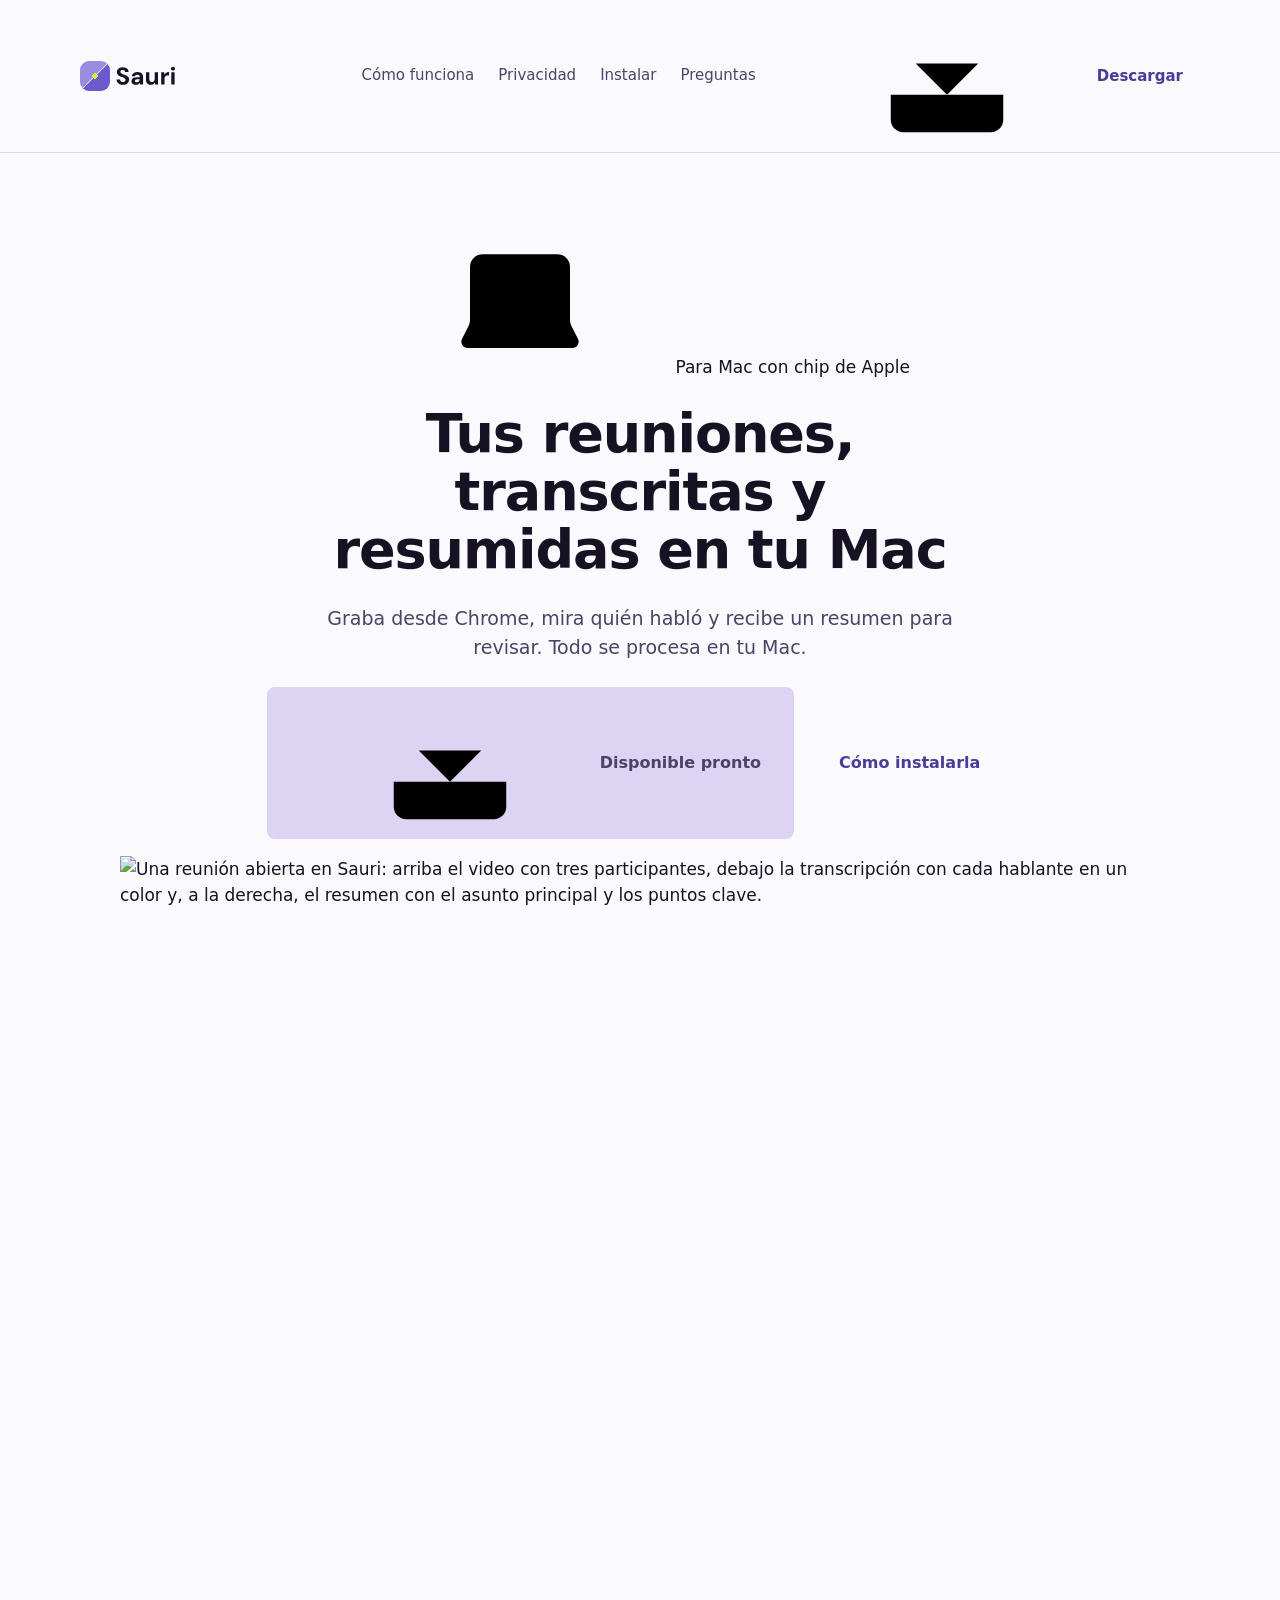
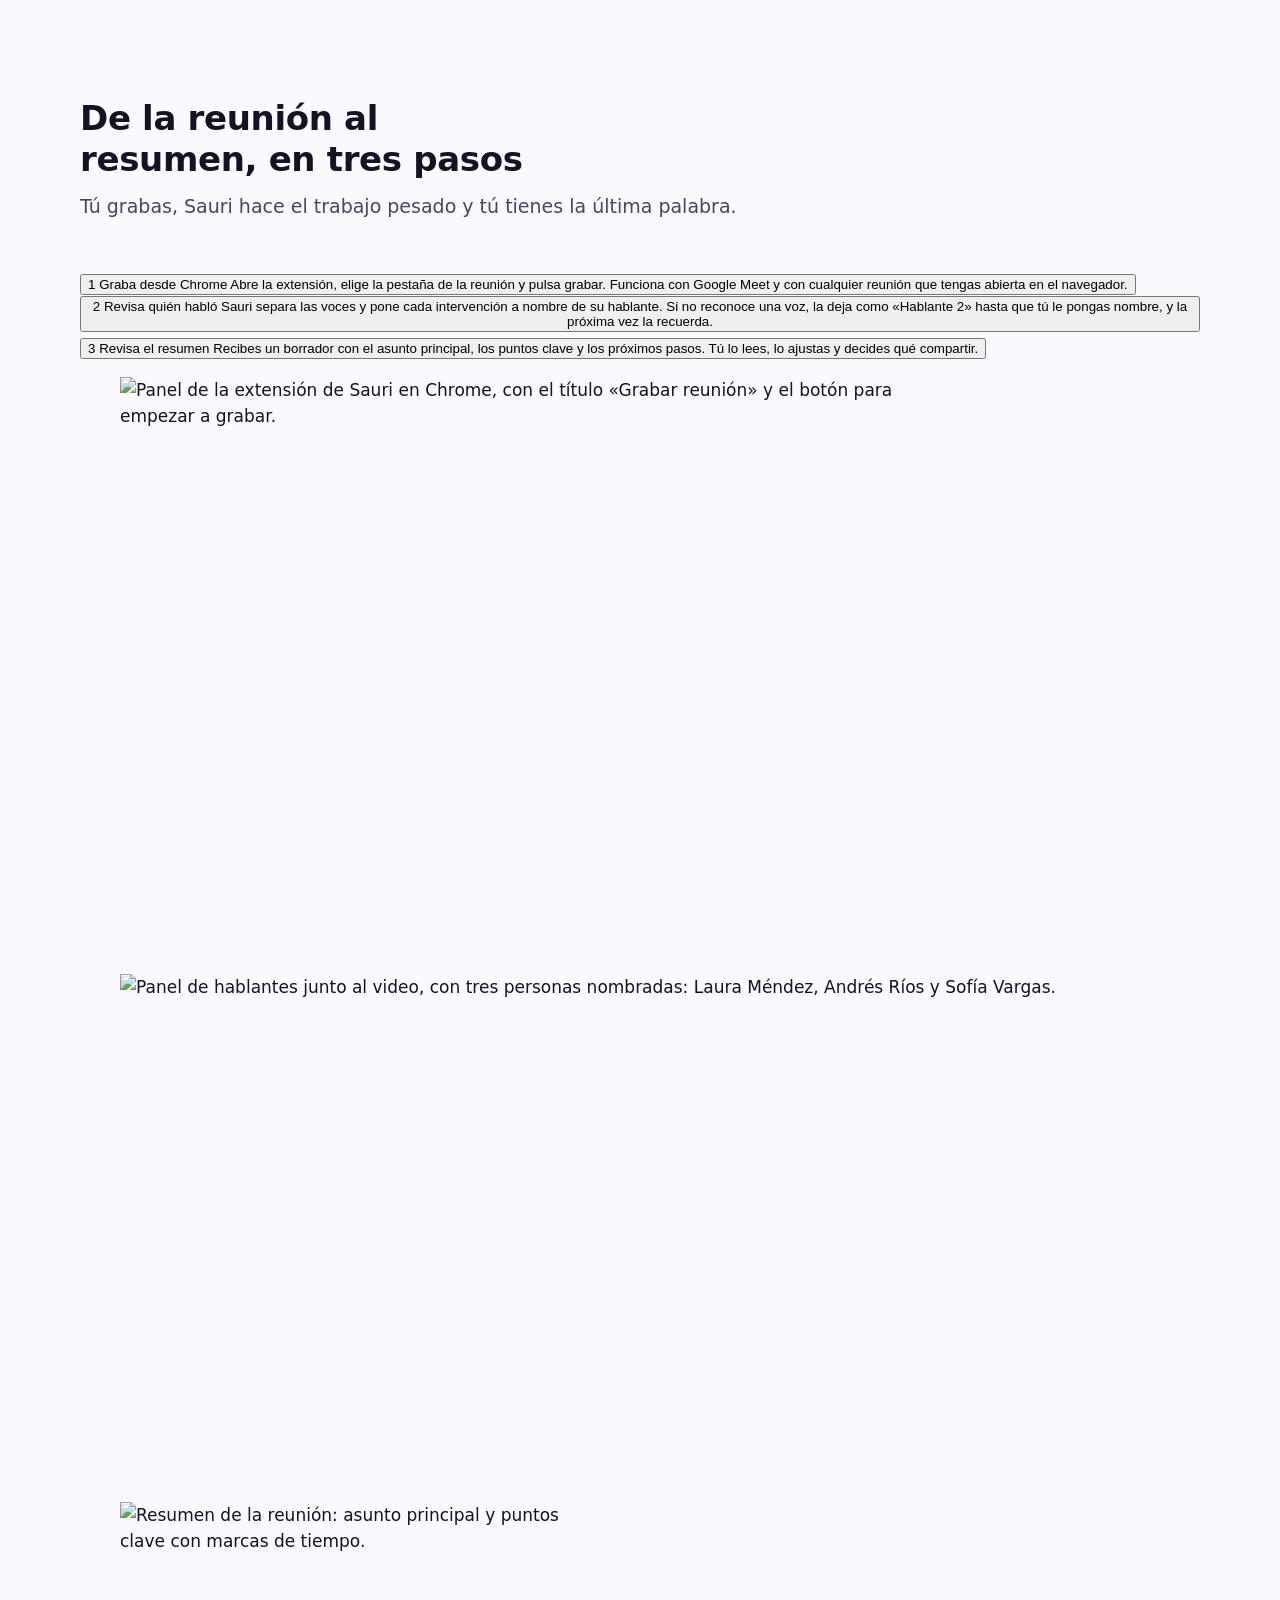
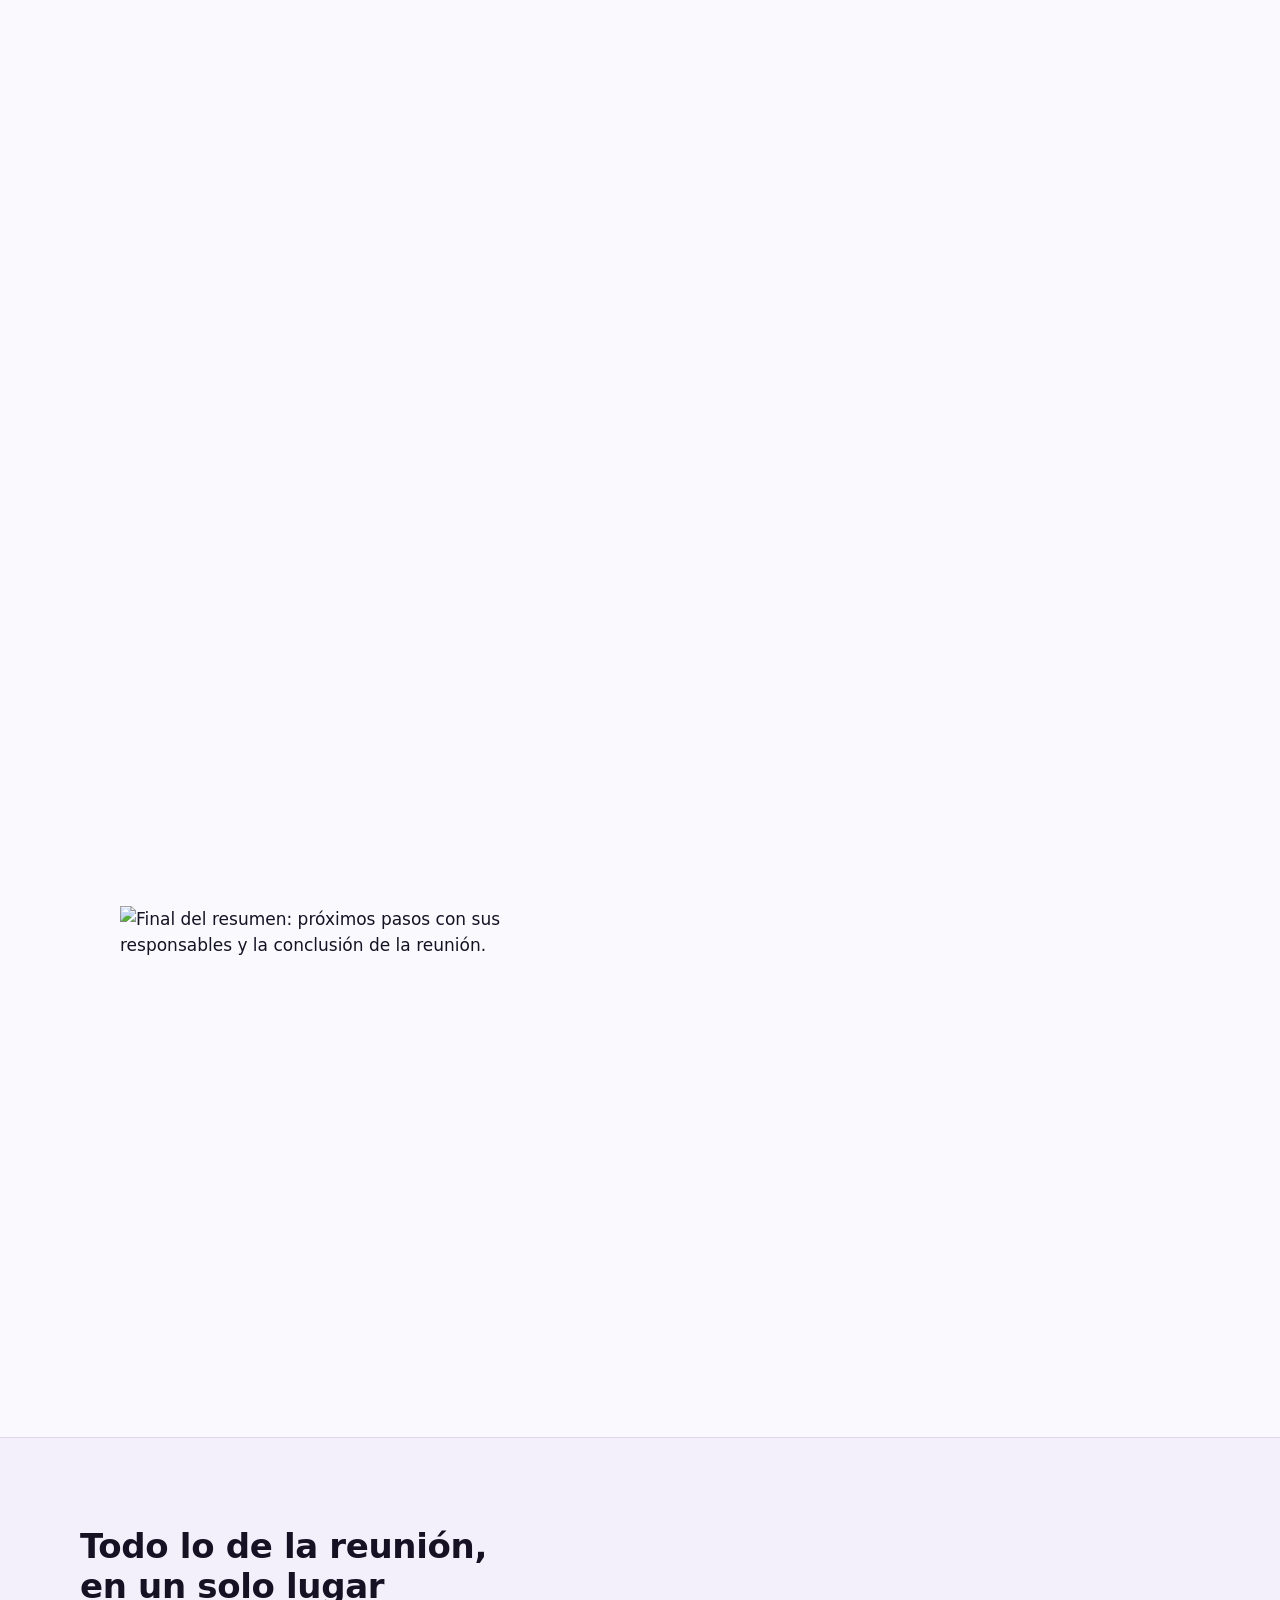
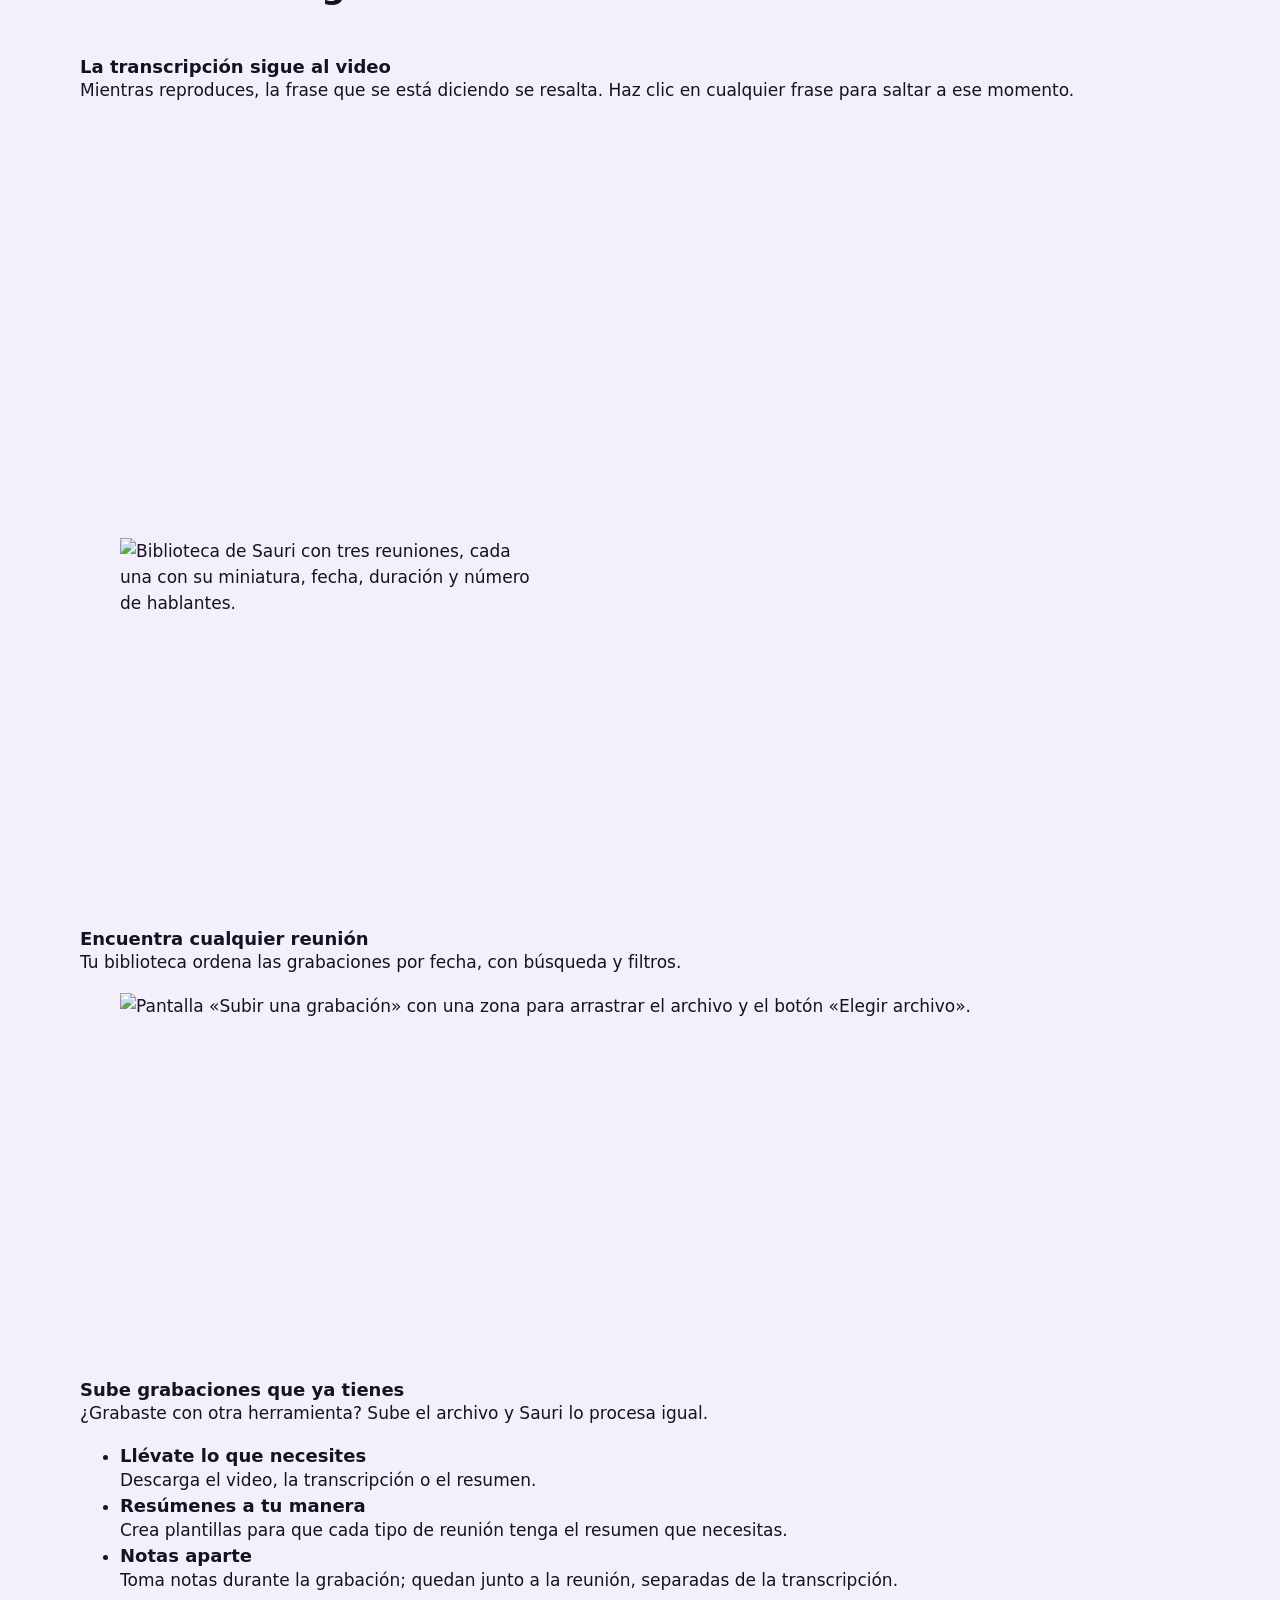
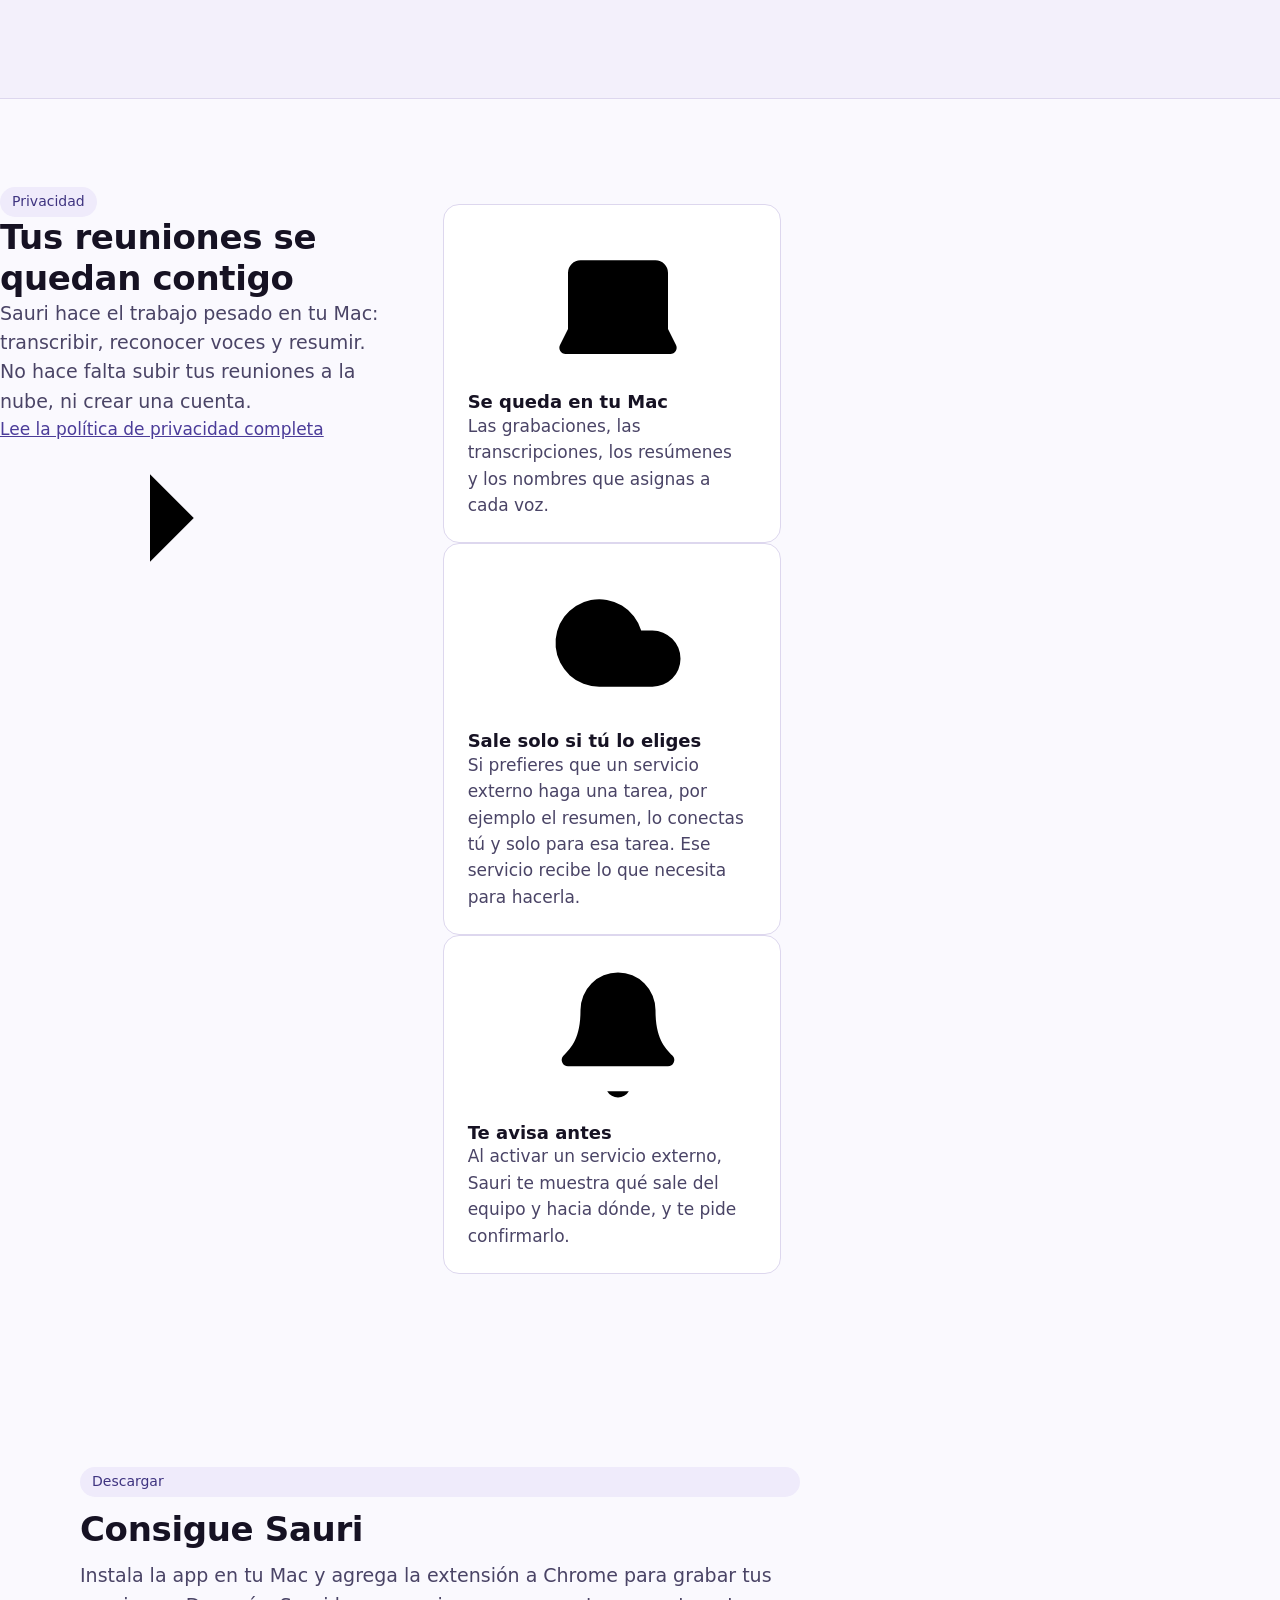
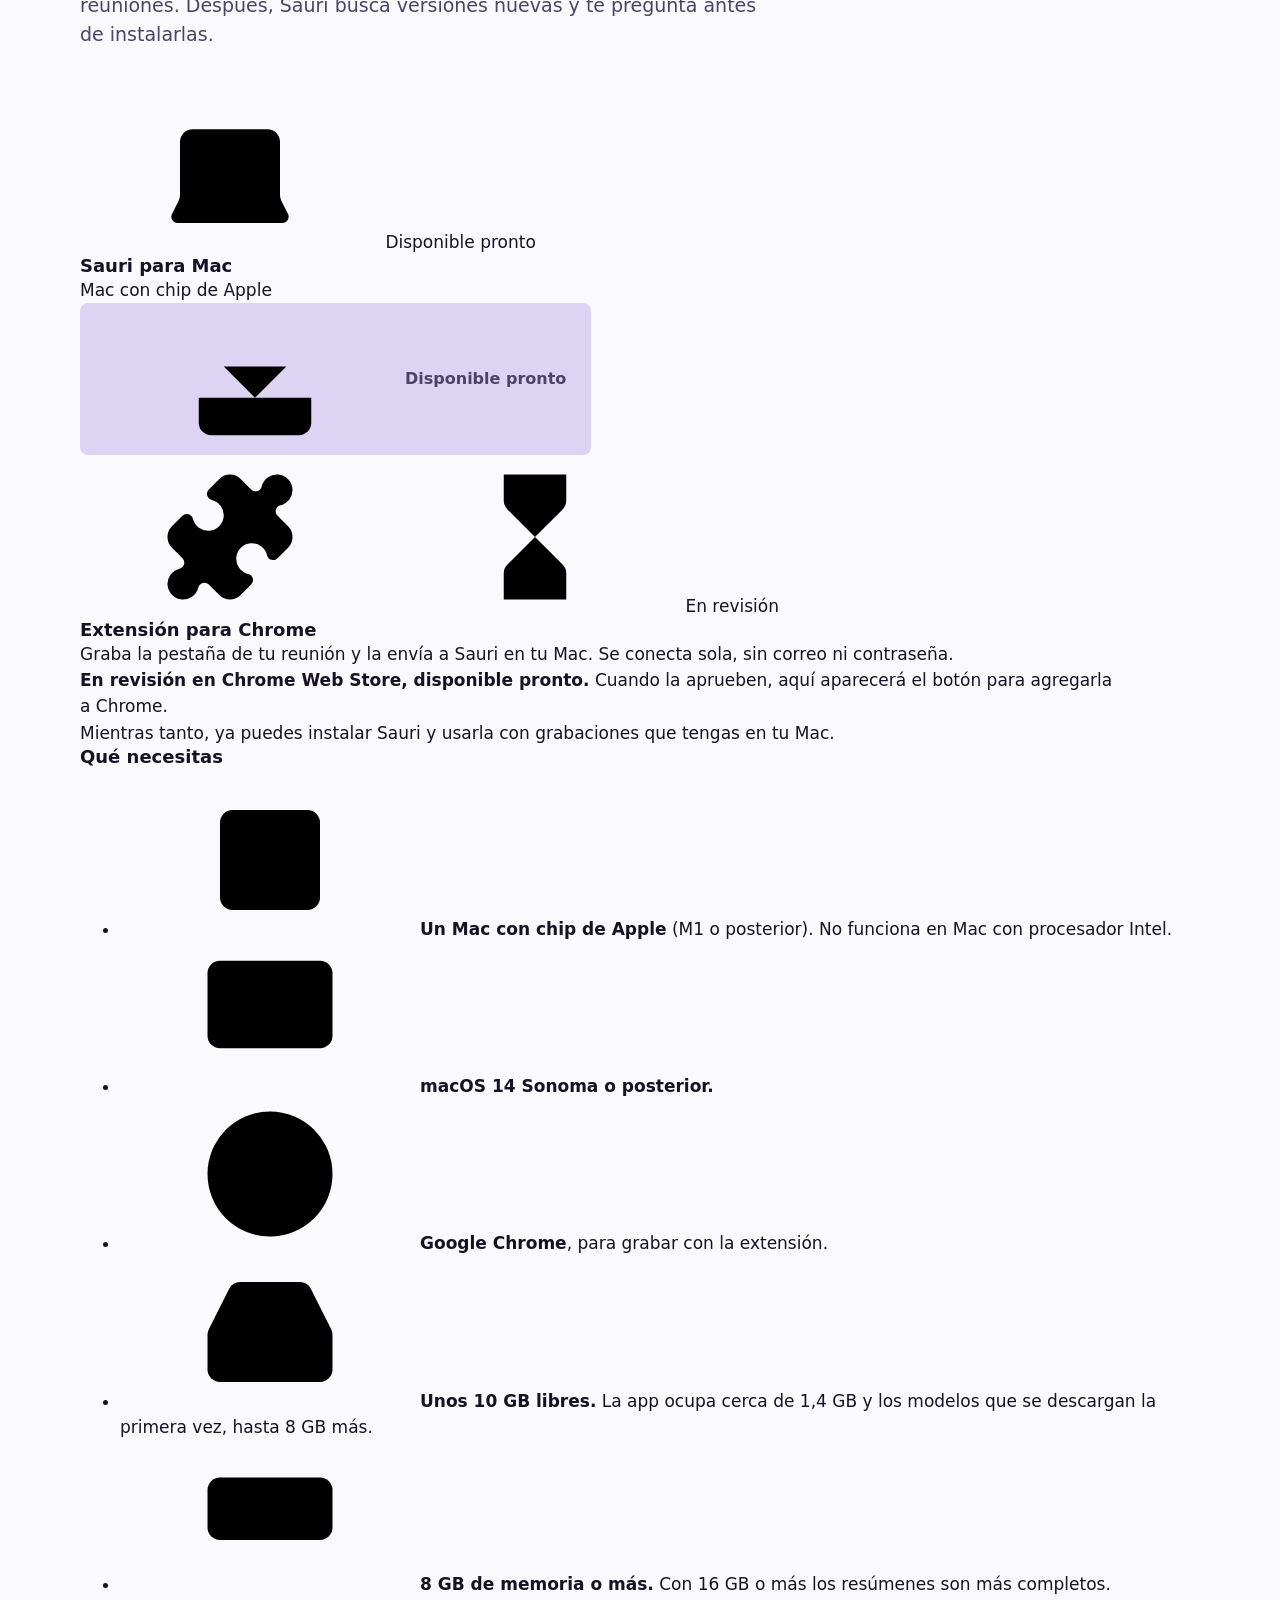
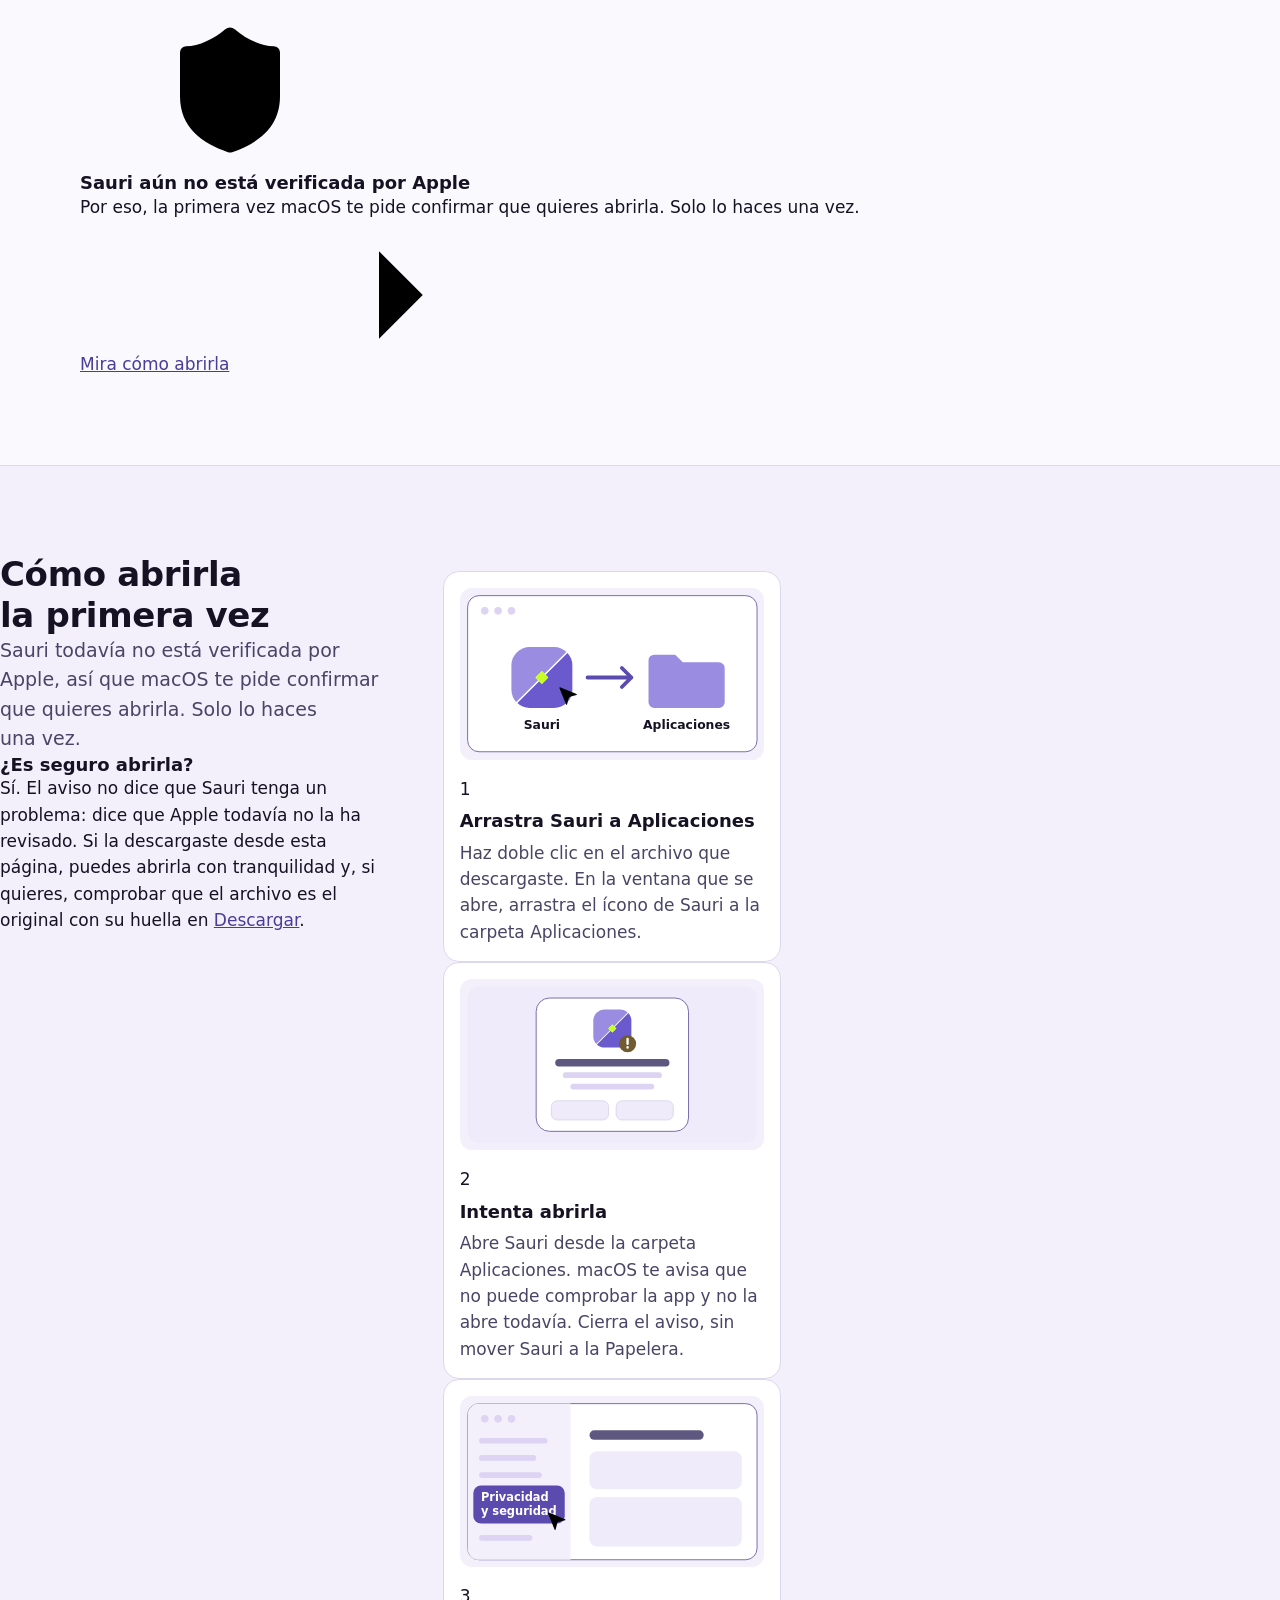
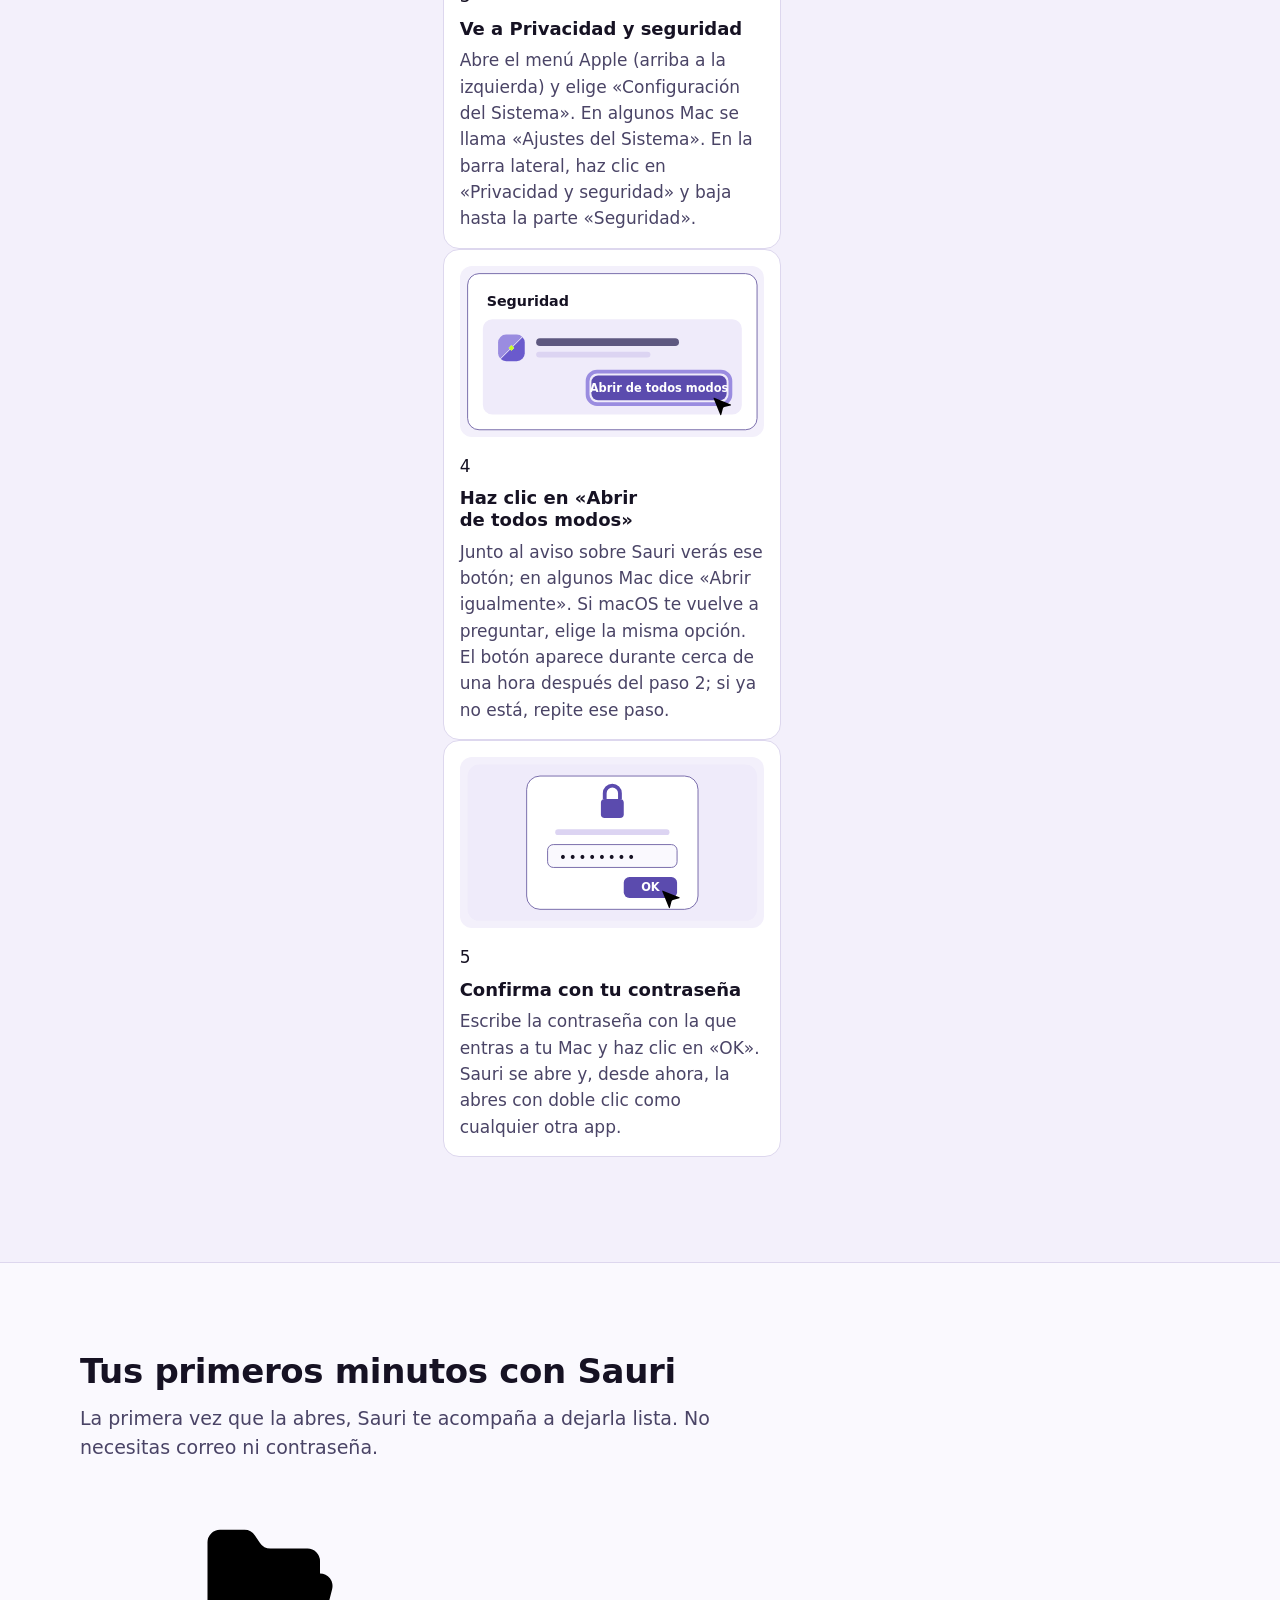
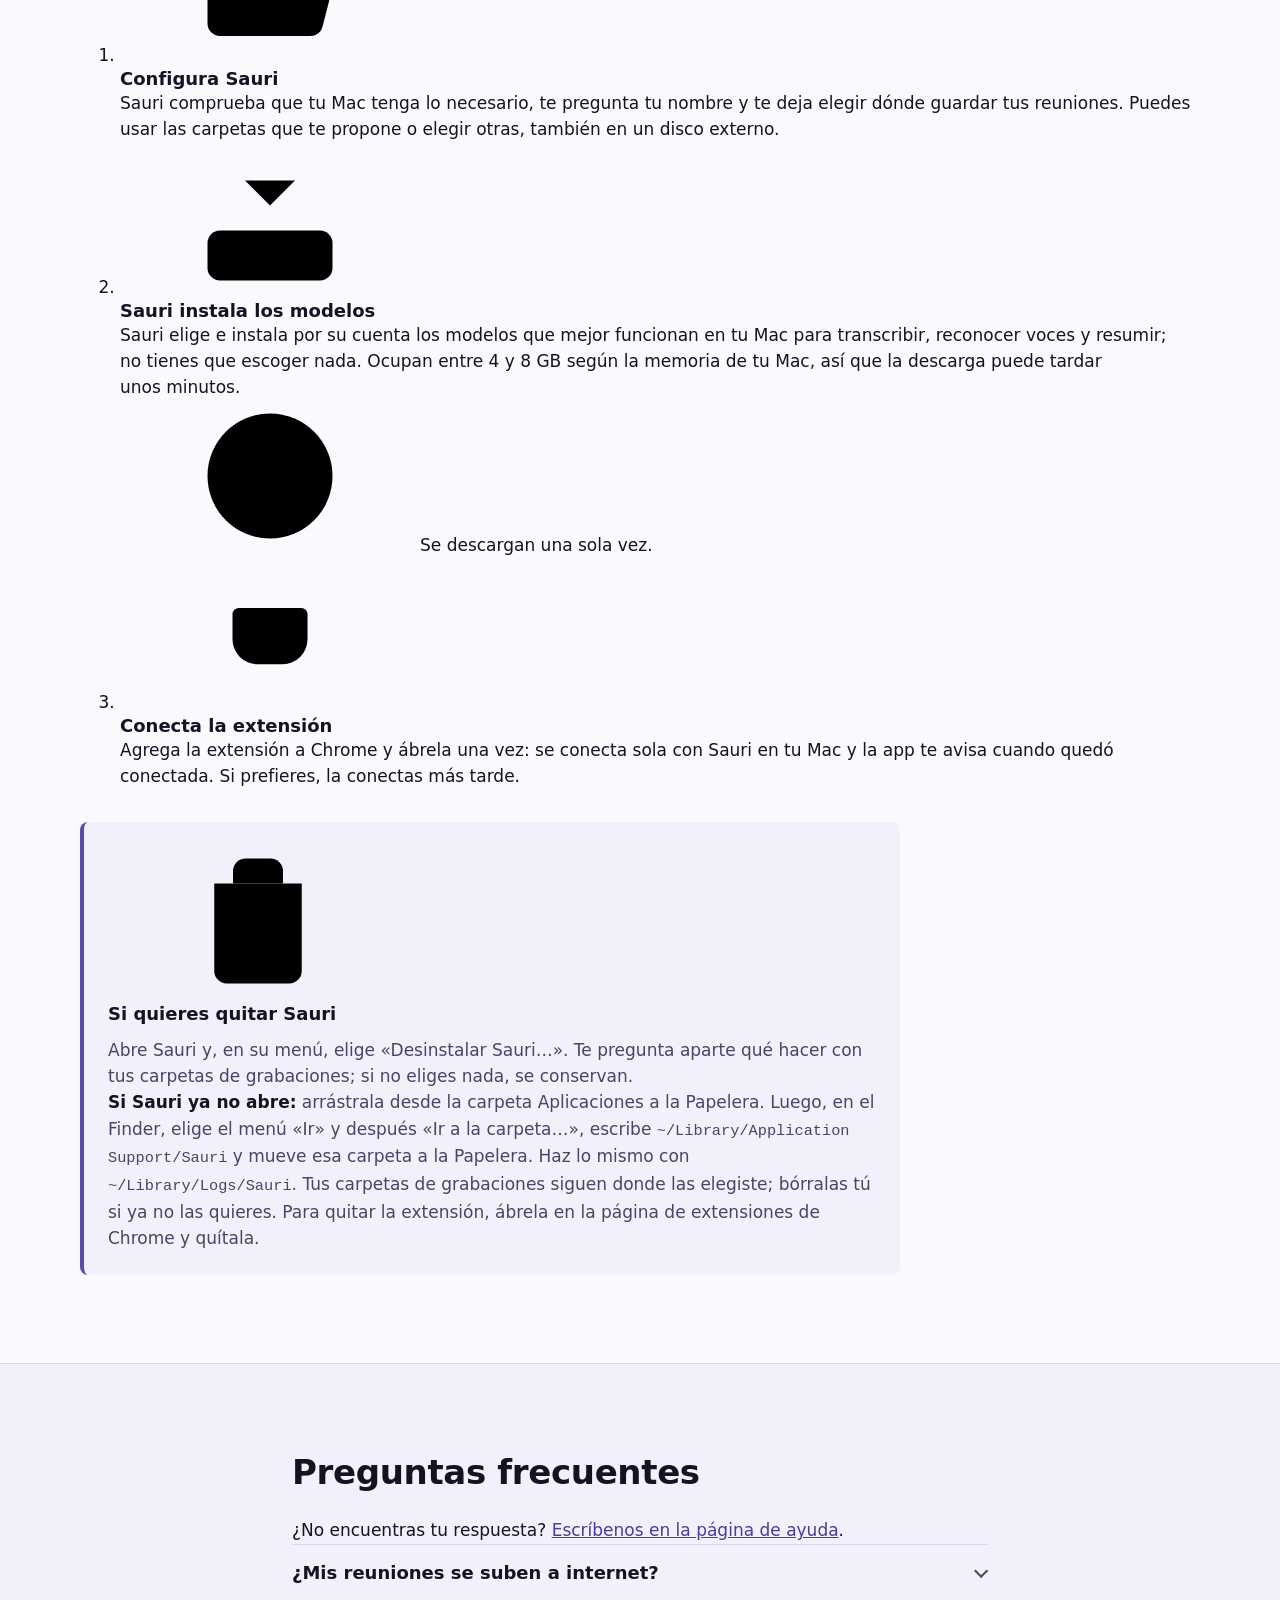
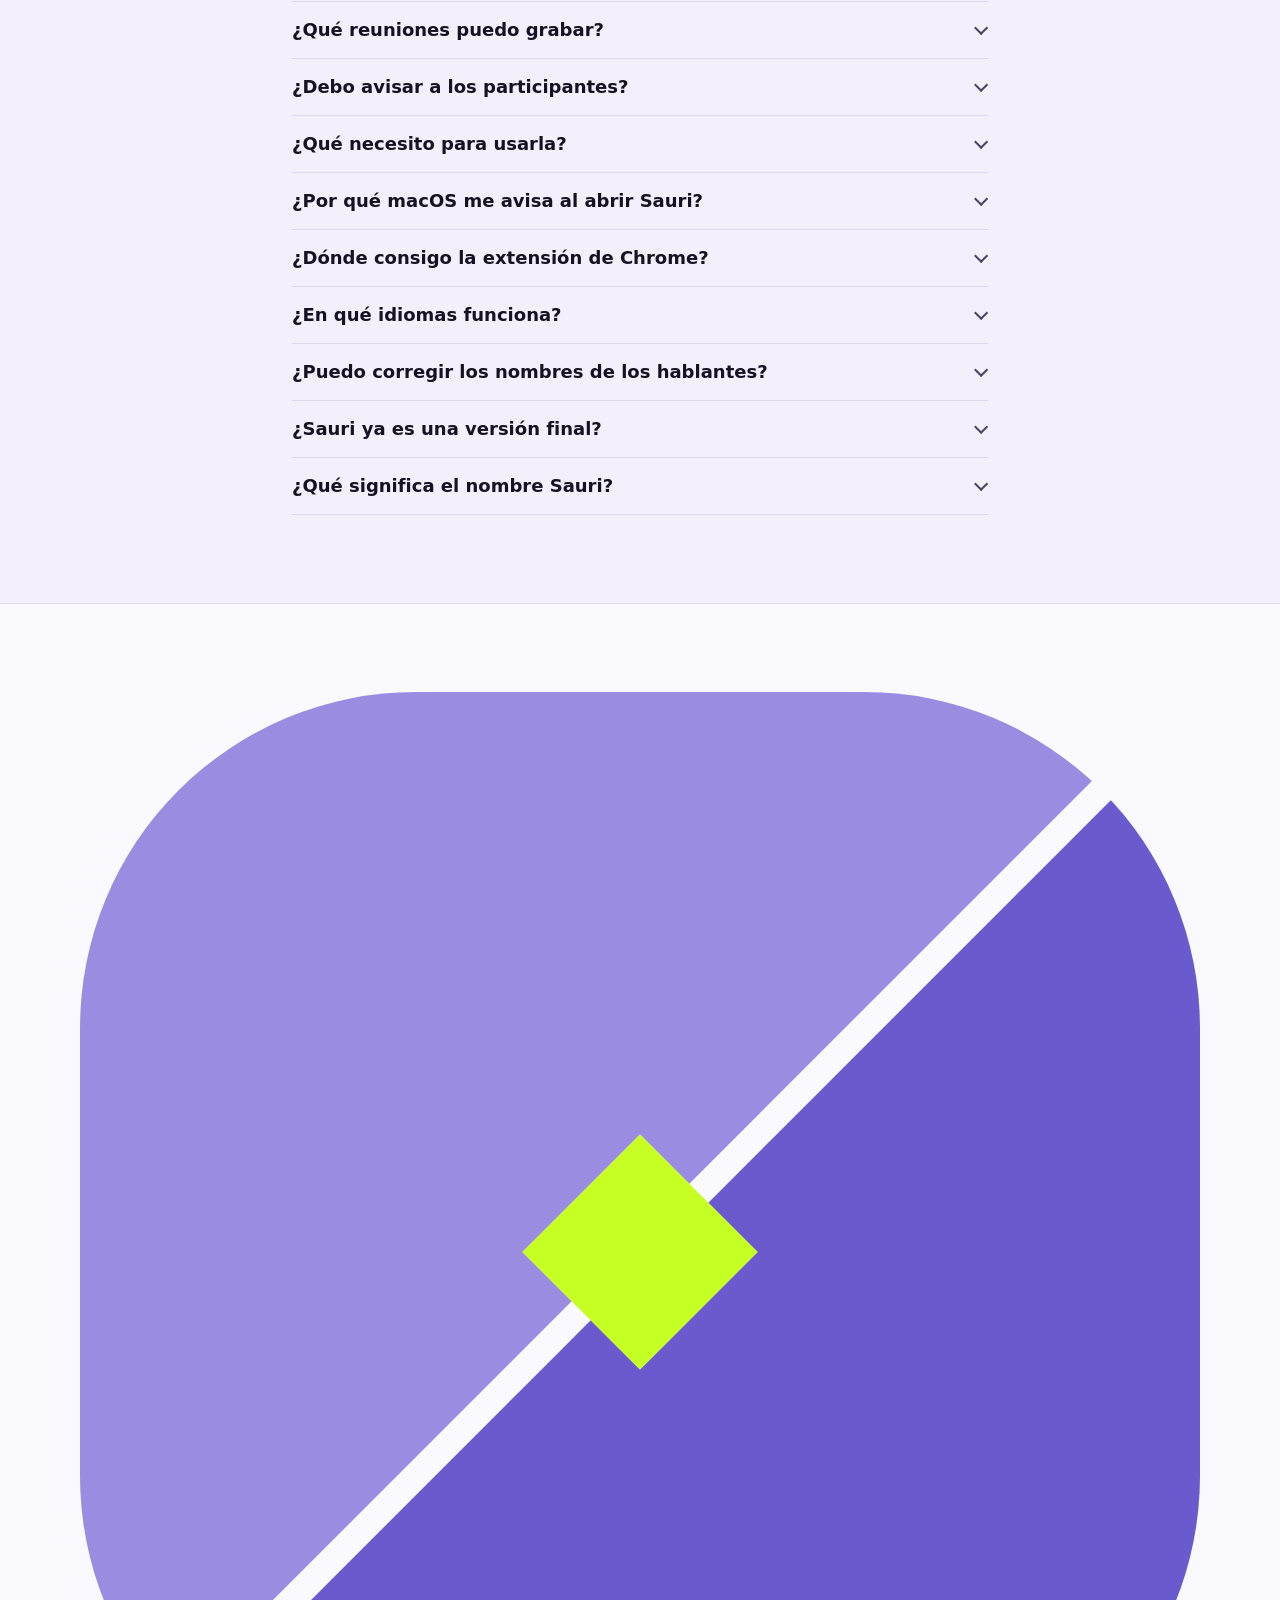
==== index.html @ 7c3fa1f2 "Landing de Sauri: descargas, extensión y guía de instalación Co-Authored-By: Claude Opus 5.5 <norepl" ====
<!doctype html>
<html lang="es">
<head>
  <meta charset="utf-8">
  <meta name="viewport" content="width=device-width, initial-scale=1">
  <!--
    Release config: the only place to edit when a version is published (docs/design/landing.md, section 4).
    Leave a value empty until it is real; never put a placeholder URL here.
    - downloadUrl empty: every download button shows «Disponible pronto», disabled.
    - chromeWebStoreUrl empty: the extension shows «En revisión en Chrome Web Store»; once it is set to the
      real listing (https://chromewebstore.google.com/detail/inebachhkahcdepkbdkhchnpahladpnk) it becomes
      an «Agregar a Chrome» button.
    - sha256 empty or malformed: the checksum is hidden. fileSize is the size Finder shows for the .dmg.
  -->
  <script id="sauri-release" type="application/json">
    {
      "version": "0.1.2",
      "downloadUrl": "https://github.com/lufermalgo/sauri-app/releases/download/v0.1.2/Sauri-0.1.2-mac-arm64.dmg",
      "fileSize": "272 MB",
      "sha256": "fdb20cc0987769332afce0cd4742706eecf7bcfe4d9ce6e14bdc085eac59e468",
      "releasesUrl": "https://github.com/lufermalgo/sauri-app/releases",
      "chromeWebStoreUrl": ""
    }
  </script>
  <script>document.documentElement.classList.add("js");</script>
  <title>Sauri · Tus reuniones, transcritas y resumidas en tu Mac</title>
  <meta name="description" content="Sauri graba tus reuniones desde una pestaña de Chrome, reconoce quién habló y te deja un resumen en borrador para revisar. Todo se procesa en tu Mac. Para Mac con chip de Apple.">
  <meta name="color-scheme" content="light dark">
  <meta name="theme-color" content="#faf9fe" media="(prefers-color-scheme: light)">
  <meta name="theme-color" content="#161223" media="(prefers-color-scheme: dark)">
  <link rel="canonical" href="https://lufermalgo.github.io/sauri-app/">
  <meta property="og:title" content="Sauri · Tus reuniones, transcritas y resumidas en tu Mac">
  <meta property="og:description" content="Graba desde Chrome, revisa quién habló y recibe un resumen en borrador. Todo se procesa en tu Mac.">
  <meta property="og:type" content="website">
  <meta property="og:locale" content="es_LA">
  <meta property="og:url" content="https://lufermalgo.github.io/sauri-app/">
  <!-- Open Graph needs an absolute URL; it is the only absolute asset path on the page. -->
  <meta property="og:image" content="https://lufermalgo.github.io/sauri-app/assets/meeting-detail.png">
  <link rel="icon" type="image/svg+xml" href="assets/brand/sauri-isotype-small.svg">
  <link rel="apple-touch-icon" href="assets/brand/apple-touch-icon.png">
  <link rel="preload" as="image" href="assets/meeting-detail.webp" type="image/webp">
  <link rel="stylesheet" href="tokens.css">
  <link rel="stylesheet" href="styles.css">
</head>
<body>
  <a class="skip-link" href="#contenido">Saltar al contenido</a>

  <!-- Icons: Lucide (ISC license, the icon set the portal already uses), inlined so the page loads nothing external. -->
  <svg class="sprite" aria-hidden="true" focusable="false">
    <defs>
      <symbol id="i-download" viewBox="0 0 24 24"><path d="M12 15V3"/><path d="M21 15v4a2 2 0 0 1-2 2H5a2 2 0 0 1-2-2v-4"/><path d="m7 10 5 5 5-5"/></symbol>
      <symbol id="i-laptop" viewBox="0 0 24 24"><path d="M18 5a2 2 0 0 1 2 2v8.526a2 2 0 0 0 .212.897l1.068 2.127a1 1 0 0 1-.9 1.45H3.62a1 1 0 0 1-.9-1.45l1.068-2.127A2 2 0 0 0 4 15.526V7a2 2 0 0 1 2-2z"/><path d="M20.054 15.987H3.946"/></symbol>
      <symbol id="i-puzzle" viewBox="0 0 24 24"><path d="M15.39 4.39a1 1 0 0 0 1.68-.474 2.5 2.5 0 1 1 3.014 3.015 1 1 0 0 0-.474 1.68l1.683 1.682a2.414 2.414 0 0 1 0 3.414L19.61 15.39a1 1 0 0 1-1.68-.474 2.5 2.5 0 1 0-3.014 3.015 1 1 0 0 1 .474 1.68l-1.683 1.682a2.414 2.414 0 0 1-3.414 0L8.61 19.61a1 1 0 0 0-1.68.474 2.5 2.5 0 1 1-3.014-3.015 1 1 0 0 0 .474-1.68l-1.683-1.682a2.414 2.414 0 0 1 0-3.414L4.39 8.61a1 1 0 0 1 1.68.474 2.5 2.5 0 1 0 3.014-3.015 1 1 0 0 1-.474-1.68l1.683-1.682a2.414 2.414 0 0 1 3.414 0z"/></symbol>
      <symbol id="i-cpu" viewBox="0 0 24 24"><path d="M12 20v2"/><path d="M12 2v2"/><path d="M17 20v2"/><path d="M17 2v2"/><path d="M2 12h2"/><path d="M2 17h2"/><path d="M2 7h2"/><path d="M20 12h2"/><path d="M20 17h2"/><path d="M20 7h2"/><path d="M7 20v2"/><path d="M7 2v2"/><rect x="4" y="4" width="16" height="16" rx="2"/><rect x="8" y="8" width="8" height="8" rx="1"/></symbol>
      <symbol id="i-monitor" viewBox="0 0 24 24"><rect width="20" height="14" x="2" y="3" rx="2"/><line x1="8" x2="16" y1="21" y2="21"/><line x1="12" x2="12" y1="17" y2="21"/></symbol>
      <symbol id="i-hard-drive" viewBox="0 0 24 24"><path d="M10 16h.01"/><path d="M2.212 11.577a2 2 0 0 0-.212.896V18a2 2 0 0 0 2 2h16a2 2 0 0 0 2-2v-5.527a2 2 0 0 0-.212-.896L18.55 5.11A2 2 0 0 0 16.76 4H7.24a2 2 0 0 0-1.79 1.11z"/><path d="M21.946 12.013H2.054"/><path d="M6 16h.01"/></symbol>
      <symbol id="i-memory" viewBox="0 0 24 24"><path d="M12 12v-2"/><path d="M12 18v-2"/><path d="M16 12v-2"/><path d="M16 18v-2"/><path d="M2 11h1.5"/><path d="M20 18v-2"/><path d="M20.5 11H22"/><path d="M4 18v-2"/><path d="M8 12v-2"/><path d="M8 18v-2"/><rect x="2" y="6" width="20" height="10" rx="2"/></symbol>
      <symbol id="i-globe" viewBox="0 0 24 24"><circle cx="12" cy="12" r="10"/><path d="M12 2a14.5 14.5 0 0 0 0 20 14.5 14.5 0 0 0 0-20"/><path d="M2 12h20"/></symbol>
      <symbol id="i-shield-check" viewBox="0 0 24 24"><path d="M20 13c0 5-3.5 7.5-7.66 8.95a1 1 0 0 1-.67-.01C7.5 20.5 4 18 4 13V6a1 1 0 0 1 1-1c2 0 4.5-1.2 6.24-2.72a1.17 1.17 0 0 1 1.52 0C14.51 3.81 17 5 19 5a1 1 0 0 1 1 1z"/><path d="m9 12 2 2 4-4"/></symbol>
      <symbol id="i-folder-open" viewBox="0 0 24 24"><path d="m6 14 1.5-2.9A2 2 0 0 1 9.24 10H20a2 2 0 0 1 1.94 2.5l-1.54 6a2 2 0 0 1-1.95 1.5H4a2 2 0 0 1-2-2V5a2 2 0 0 1 2-2h3.9a2 2 0 0 1 1.69.9l.81 1.2a2 2 0 0 0 1.67.9H18a2 2 0 0 1 2 2v2"/></symbol>
      <symbol id="i-models" viewBox="0 0 24 24"><path d="M12 2v8"/><path d="m16 6-4 4-4-4"/><rect width="20" height="8" x="2" y="14" rx="2"/><path d="M6 18h.01"/><path d="M10 18h.01"/></symbol>
      <symbol id="i-plug" viewBox="0 0 24 24"><path d="M12 22v-5"/><path d="M15 8V2"/><path d="M17 8a1 1 0 0 1 1 1v4a4 4 0 0 1-4 4h-4a4 4 0 0 1-4-4V9a1 1 0 0 1 1-1z"/><path d="M9 8V2"/></symbol>
      <symbol id="i-arrow-right" viewBox="0 0 24 24"><path d="M5 12h14"/><path d="m12 5 7 7-7 7"/></symbol>
      <symbol id="i-arrow-up-right" viewBox="0 0 24 24"><path d="M7 7h10v10"/><path d="M7 17 17 7"/></symbol>
      <symbol id="i-clock" viewBox="0 0 24 24"><circle cx="12" cy="12" r="10"/><path d="M12 6v6l4 2"/></symbol>
      <symbol id="i-check" viewBox="0 0 24 24"><path d="M20 6 9 17l-5-5"/></symbol>
      <symbol id="i-hourglass" viewBox="0 0 24 24"><path d="M5 22h14"/><path d="M5 2h14"/><path d="M17 22v-4.172a2 2 0 0 0-.586-1.414L12 12l-4.414 4.414A2 2 0 0 0 7 17.828V22"/><path d="M7 2v4.172a2 2 0 0 0 .586 1.414L12 12l4.414-4.414A2 2 0 0 0 17 6.172V2"/></symbol>
      <symbol id="i-laptop-in" viewBox="0 0 24 24"><path d="M20 16V7a2 2 0 0 0-2-2H6a2 2 0 0 0-2 2v9m16 0H4m16 0 1.28 2.55a1 1 0 0 1-.9 1.45H3.62a1 1 0 0 1-.9-1.45L4 16"/></symbol>
      <symbol id="i-cloud" viewBox="0 0 24 24"><path d="M17.5 19H9a7 7 0 1 1 6.71-9h1.79a4.5 4.5 0 1 1 0 9Z"/></symbol>
      <symbol id="i-bell" viewBox="0 0 24 24"><path d="M10.268 21a2 2 0 0 0 3.464 0"/><path d="M3.262 15.326A1 1 0 0 0 4 17h16a1 1 0 0 0 .74-1.673C19.41 13.956 18 12.499 18 8A6 6 0 0 0 6 8c0 4.499-1.411 5.956-2.738 7.326"/></symbol>
      <symbol id="i-trash" viewBox="0 0 24 24"><path d="M10 11v6"/><path d="M14 11v6"/><path d="M19 6v14a2 2 0 0 1-2 2H7a2 2 0 0 1-2-2V6"/><path d="M3 6h18"/><path d="M8 6V4a2 2 0 0 1 2-2h4a2 2 0 0 1 2 2v2"/></symbol>
      <symbol id="i-pointer" viewBox="0 0 24 24"><path d="M4.037 4.688a.495.495 0 0 1 .651-.651l16 6.5a.5.5 0 0 1-.063.947l-6.124 1.58a2 2 0 0 0-1.438 1.435l-1.579 6.126a.5.5 0 0 1-.947.063z"/></symbol>
      <clipPath id="mark-clip"><rect width="100" height="100" rx="30"/></clipPath>
      <symbol id="sauri-mark" viewBox="0 0 100 100">
        <g clip-path="url(#mark-clip)">
          <polygon fill="#9A8CE0" points="-10,-10 108.3,-10 54.4,43.9 50,39.5 39.5,50 43.9,54.4 -10,108.3"/>
          <polygon fill="#6A5ACD" points="110,110 110,-8.3 56.1,45.6 60.5,50 50,60.5 45.6,56.1 -8.3,110"/>
          <polygon fill="#C6FF24" points="50,39.5 60.5,50 50,60.5 39.5,50"/>
        </g>
      </symbol>
    </defs>
  </svg>

  <header class="site-header">
    <div class="container site-header__inner">
      <a class="brand" href="#inicio" aria-label="Sauri, ir al inicio">
        <picture>
          <source srcset="assets/brand/sauri-logo-dark.svg" media="(prefers-color-scheme: dark)">
          <img src="assets/brand/sauri-logo.svg" alt="" width="96" height="30">
        </picture>
      </a>
      <nav class="site-nav" aria-label="Secciones">
        <a href="#como-funciona">Cómo funciona</a>
        <a href="#privacidad">Privacidad</a>
        <a href="#instalar">Instalar</a>
        <a href="#preguntas">Preguntas</a>
      </nav>
      <a class="button button--ink button--sm" href="#descargar">
        <svg class="button__icon" aria-hidden="true"><use href="#i-download"/></svg>Descargar
      </a>
    </div>
  </header>

  <main id="contenido">
    <section class="hero" id="inicio" aria-labelledby="hero-title">
      <div class="container hero__inner">
        <p class="hero__badge">
          <svg class="hero__badge-icon" aria-hidden="true"><use href="#i-laptop"/></svg>
          Para Mac con chip de Apple
        </p>
        <h1 id="hero-title">Tus reuniones, transcritas y resumidas en tu Mac</h1>
        <p class="lead">Graba desde Chrome, mira quién habló y recibe un resumen para revisar. Todo se procesa en tu Mac.</p>
        <div class="hero__actions" data-download-group>
          <div class="actions">
            <a class="button button--ink button--lg" data-download-url data-ready-label="Descargar para Mac" aria-disabled="true">
              <svg class="button__icon" aria-hidden="true"><use href="#i-download"/></svg><span data-label>Disponible pronto</span>
            </a>
            <a class="button button--soft button--lg" href="#instalar">Cómo instalarla</a>
          </div>
          <p class="hero__meta" data-release-meta hidden></p>
          <p class="download-started" data-download-note role="status" aria-live="polite"></p>
          <noscript><p class="hero__meta"><a href="https://github.com/lufermalgo/sauri-app/releases">Descargar desde la página de versiones</a></p></noscript>
        </div>
      </div>
      <div class="container hero__visual">
        <figure class="window reveal">
          <div class="window__bar" aria-hidden="true"><span></span><span></span><span></span></div>
          <picture>
            <source srcset="assets/meeting-detail.webp" type="image/webp">
            <img src="assets/meeting-detail.png" width="1746" height="1091" fetchpriority="high"
              alt="Una reunión abierta en Sauri: arriba el video con tres participantes, debajo la transcripción con cada hablante en un color y, a la derecha, el resumen con el asunto principal y los puntos clave.">
          </picture>
        </figure>
      </div>
    </section>

    <section class="section" id="como-funciona" aria-labelledby="steps-title">
      <div class="container">
        <header class="section__header">
          <h2 id="steps-title">De la reunión al resumen, en tres pasos</h2>
          <p class="section__intro">Tú grabas, Sauri hace el trabajo pesado y tú tienes la última palabra.</p>
        </header>
        <div class="tour" data-tour>
          <div class="tour__list" role="tablist" aria-orientation="vertical" aria-label="Pasos">
            <button class="tour__tab" type="button" role="tab" id="tour-tab-1" aria-controls="tour-panel-1" aria-selected="true">
              <span class="tour__number" aria-hidden="true">1</span>
              <span class="tour__body">
                <span class="tour__title">Graba desde Chrome</span>
                <span class="tour__text">Abre la extensión, elige la pestaña de la reunión y pulsa grabar. Funciona con Google Meet y con cualquier reunión que tengas abierta en el navegador.</span>
              </span>
            </button>
            <button class="tour__tab" type="button" role="tab" id="tour-tab-2" aria-controls="tour-panel-2" aria-selected="false" tabindex="-1">
              <span class="tour__number" aria-hidden="true">2</span>
              <span class="tour__body">
                <span class="tour__title">Revisa quién habló</span>
                <span class="tour__text">Sauri separa las voces y pone cada intervención a nombre de su hablante. Si no reconoce una voz, la deja como «Hablante 2» hasta que tú le pongas nombre, y la próxima vez la recuerda.</span>
              </span>
            </button>
            <button class="tour__tab" type="button" role="tab" id="tour-tab-3" aria-controls="tour-panel-3" aria-selected="false" tabindex="-1">
              <span class="tour__number" aria-hidden="true">3</span>
              <span class="tour__body">
                <span class="tour__title">Revisa el resumen</span>
                <span class="tour__text">Recibes un borrador con el asunto principal, los puntos clave y los próximos pasos. Tú lo lees, lo ajustas y decides qué compartir.</span>
              </span>
            </button>
          </div>
          <div class="tour__stage">
            <div class="tour__panel" role="tabpanel" id="tour-panel-1" aria-labelledby="tour-tab-1" tabindex="0">
              <figure class="tour__figure tour__figure--narrow">
                <picture>
                  <source srcset="assets/extension-panel.webp" type="image/webp">
                  <img src="assets/extension-panel.png" width="800" height="580" loading="lazy"
                    alt="Panel de la extensión de Sauri en Chrome, con el título «Grabar reunión» y el botón para empezar a grabar.">
                </picture>
              </figure>
            </div>
            <div class="tour__panel" role="tabpanel" id="tour-panel-2" aria-labelledby="tour-tab-2" tabindex="0">
              <figure class="tour__figure">
                <picture>
                  <source srcset="assets/speakers.webp" type="image/webp">
                  <img src="assets/speakers.png" width="1187" height="583" loading="lazy"
                    alt="Panel de hablantes junto al video, con tres personas nombradas: Laura Méndez, Andrés Ríos y Sofía Vargas.">
                </picture>
              </figure>
            </div>
            <div class="tour__panel" role="tabpanel" id="tour-panel-3" aria-labelledby="tour-tab-3" tabindex="0">
              <div class="tour__pair">
                <figure class="tour__figure">
                  <picture>
                    <source srcset="assets/summary.webp" type="image/webp">
                    <img src="assets/summary.png" width="486" height="987" loading="lazy"
                      alt="Resumen de la reunión: asunto principal y puntos clave con marcas de tiempo.">
                  </picture>
                </figure>
                <figure class="tour__figure">
                  <picture>
                    <source srcset="assets/summary-steps.webp" type="image/webp">
                    <img src="assets/summary-steps.png" width="486" height="426" loading="lazy"
                      alt="Final del resumen: próximos pasos con sus responsables y la conclusión de la reunión.">
                  </picture>
                </figure>
              </div>
            </div>
          </div>
        </div>
      </div>
    </section>

    <section class="section section--tinted" id="funciones" aria-labelledby="features-title">
      <div class="container">
        <header class="section__header">
          <h2 id="features-title">Todo lo de la reunión, en un solo lugar</h2>
        </header>
        <div class="bento">
          <article class="tile tile--wide reveal">
            <div class="tile__text">
              <h3>La transcripción sigue al video</h3>
              <p>Mientras reproduces, la frase que se está diciendo se resalta. Haz clic en cualquier frase para saltar a ese momento.</p>
            </div>
            <figure class="tile__media">
              <video class="motion" width="800" height="498" muted loop playsinline preload="none"
                poster="assets/follow-poster.webp" aria-label="La transcripción resalta la frase que se dice mientras avanza el video.">
                <source src="assets/follow.webm" type="video/webm">
                <img src="assets/follow-poster.webp" width="800" height="498" alt="Una reunión en Sauri con la frase que se está diciendo resaltada en la transcripción.">
              </video>
              <button class="motion-toggle" type="button" hidden aria-pressed="false">Pausar animación</button>
            </figure>
          </article>
          <article class="tile tile--library reveal">
            <figure class="tile__media">
              <picture>
                <source srcset="assets/library.webp" type="image/webp">
                <img src="assets/library.png" width="412" height="373" loading="lazy"
                  alt="Biblioteca de Sauri con tres reuniones, cada una con su miniatura, fecha, duración y número de hablantes.">
              </picture>
            </figure>
            <div class="tile__text">
              <h3>Encuentra cualquier reunión</h3>
              <p>Tu biblioteca ordena las grabaciones por fecha, con búsqueda y filtros.</p>
            </div>
          </article>
          <article class="tile tile--upload reveal">
            <figure class="tile__media">
              <picture>
                <source srcset="assets/upload.webp" type="image/webp">
                <img src="assets/upload.png" width="917" height="369" loading="lazy"
                  alt="Pantalla «Subir una grabación» con una zona para arrastrar el archivo y el botón «Elegir archivo».">
              </picture>
            </figure>
            <div class="tile__text">
              <h3>Sube grabaciones que ya tienes</h3>
              <p>¿Grabaste con otra herramienta? Sube el archivo y Sauri lo procesa igual.</p>
            </div>
          </article>
          <ul class="tile tile--list reveal">
            <li><h3>Llévate lo que necesites</h3><p>Descarga el video, la transcripción o el resumen.</p></li>
            <li><h3>Resúmenes a tu manera</h3><p>Crea plantillas para que cada tipo de reunión tenga el resumen que necesitas.</p></li>
            <li><h3>Notas aparte</h3><p>Toma notas durante la grabación; quedan junto a la reunión, separadas de la transcripción.</p></li>
          </ul>
        </div>
      </div>
    </section>

    <section class="section section--ink" id="privacidad" aria-labelledby="privacy-title">
      <div class="container privacy">
        <div class="privacy__lead">
          <p class="eyebrow eyebrow--on-ink">Privacidad</p>
          <h2 id="privacy-title">Tus reuniones se quedan contigo</h2>
          <p class="section__intro">Sauri hace el trabajo pesado en tu Mac: transcribir, reconocer voces y resumir. No hace falta subir tus reuniones a la nube, ni crear una cuenta.</p>
          <a class="link-arrow link-arrow--on-ink" href="privacidad.html">Lee la política de privacidad completa<svg aria-hidden="true"><use href="#i-arrow-right"/></svg></a>
        </div>
        <ul class="privacy__list">
          <li class="privacy__item reveal">
            <svg class="icon-tile icon-tile--spark" aria-hidden="true"><use href="#i-laptop-in"/></svg>
            <div>
              <h3>Se queda en tu Mac</h3>
              <p>Las grabaciones, las transcripciones, los resúmenes y los nombres que asignas a cada voz.</p>
            </div>
          </li>
          <li class="privacy__item reveal">
            <svg class="icon-tile icon-tile--spark" aria-hidden="true"><use href="#i-cloud"/></svg>
            <div>
              <h3>Sale solo si tú lo eliges</h3>
              <p>Si prefieres que un servicio externo haga una tarea, por ejemplo el resumen, lo conectas tú y solo para esa tarea. Ese servicio recibe lo que necesita para hacerla.</p>
            </div>
          </li>
          <li class="privacy__item reveal">
            <svg class="icon-tile icon-tile--spark" aria-hidden="true"><use href="#i-bell"/></svg>
            <div>
              <h3>Te avisa antes</h3>
              <p>Al activar un servicio externo, Sauri te muestra qué sale del equipo y hacia dónde, y te pide confirmarlo.</p>
            </div>
          </li>
        </ul>
      </div>
    </section>

    <section class="section" id="descargar" aria-labelledby="download-title">
      <div class="container">
        <header class="section__header">
          <p class="eyebrow">Descargar</p>
          <h2 id="download-title">Consigue Sauri</h2>
          <p class="section__intro">Instala la app en tu Mac y agrega la extensión a Chrome para grabar tus reuniones. Después, Sauri busca versiones nuevas y te pregunta antes de instalarlas.</p>
        </header>

        <div class="get">
          <article class="product reveal" data-download-group aria-labelledby="app-title">
            <div class="product__top">
              <svg class="icon-tile" aria-hidden="true"><use href="#i-laptop"/></svg>
              <span class="badge badge--ok" data-download-badge hidden>Disponible</span>
              <span class="badge badge--wait" data-download-badge-pending>Disponible pronto</span>
            </div>
            <h3 id="app-title" class="product__name">Sauri para Mac</h3>
            <p class="product__meta">Mac con chip de Apple<span class="product__meta-extra" data-release-file hidden></span></p>
            <div class="product__actions">
              <a class="button button--ink" data-download-url data-ready-label="Descargar para Mac" aria-disabled="true">
                <svg class="button__icon" aria-hidden="true"><use href="#i-download"/></svg><span data-label>Disponible pronto</span>
              </a>
              <a class="link-arrow" data-releases-url hidden>Todas las versiones<svg aria-hidden="true"><use href="#i-arrow-up-right"/></svg></a>
            </div>
            <p class="download-started" data-download-note role="status" aria-live="polite"></p>
            <details class="product__sha" data-release-sha hidden>
              <summary>Comprobar que el archivo es el original</summary>
              <p>Esta es la huella SHA-256 del archivo. Si sabes usar la Terminal, compárala con la que da <code>shasum -a 256</code> sobre el archivo descargado.</p>
              <code class="product__hash" data-release-sha-value></code>
            </details>
          </article>

          <article class="product reveal" aria-labelledby="ext-title">
            <div class="product__top">
              <svg class="icon-tile" aria-hidden="true"><use href="#i-puzzle"/></svg>
              <span class="badge badge--ok" data-store-ready hidden>Disponible</span>
              <span class="badge badge--wait" data-store-pending>
                <svg aria-hidden="true"><use href="#i-hourglass"/></svg>En revisión
              </span>
            </div>
            <h3 id="ext-title" class="product__name">Extensión para Chrome</h3>
            <p class="product__meta">Graba la pestaña de tu reunión y la envía a Sauri en tu Mac. Se conecta sola, sin correo ni contraseña.</p>
            <div class="product__actions" data-store-ready hidden>
              <a class="button button--ink" data-store-url>
                <svg class="button__icon" aria-hidden="true"><use href="#i-puzzle"/></svg>Agregar a Chrome
              </a>
            </div>
            <div class="notice" data-store-pending>
              <p><strong>En revisión en Chrome Web Store, disponible pronto.</strong> Cuando la aprueben, aquí aparecerá el botón para agregarla a Chrome.</p>
              <p>Mientras tanto, ya puedes instalar Sauri y usarla con grabaciones que tengas en tu Mac.</p>
            </div>
          </article>

          <article class="needs reveal" aria-labelledby="needs-title">
            <h3 id="needs-title">Qué necesitas</h3>
            <ul class="needs__list">
              <li><svg class="needs__icon" aria-hidden="true"><use href="#i-cpu"/></svg><span><strong>Un Mac con chip de Apple</strong> (M1 o posterior). No funciona en Mac con procesador Intel.</span></li>
              <li><svg class="needs__icon" aria-hidden="true"><use href="#i-monitor"/></svg><span><strong>macOS 14 Sonoma o posterior.</strong></span></li>
              <li><svg class="needs__icon" aria-hidden="true"><use href="#i-globe"/></svg><span><strong>Google Chrome</strong>, para grabar con la extensión.</span></li>
              <li><svg class="needs__icon" aria-hidden="true"><use href="#i-hard-drive"/></svg><span><strong>Unos 10 GB libres.</strong> La app ocupa cerca de 1,4 GB y los modelos que se descargan la primera vez, hasta 8 GB más.</span></li>
              <li><svg class="needs__icon" aria-hidden="true"><use href="#i-memory"/></svg><span><strong>8 GB de memoria o más.</strong> Con 16 GB o más los resúmenes son más completos.</span></li>
            </ul>
          </article>

          <aside class="unsigned reveal" aria-labelledby="unsigned-title">
            <svg class="icon-tile icon-tile--spark" aria-hidden="true"><use href="#i-shield-check"/></svg>
            <h3 id="unsigned-title">Sauri aún no está verificada por Apple</h3>
            <p>Por eso, la primera vez macOS te pide confirmar que quieres abrirla. Solo lo haces una vez.</p>
            <a class="link-arrow link-arrow--on-ink" href="#instalar">Mira cómo abrirla<svg aria-hidden="true"><use href="#i-arrow-right"/></svg></a>
          </aside>
        </div>
      </div>
    </section>

    <section class="section section--tinted" id="instalar" aria-labelledby="install-title">
      <div class="container install">
        <div class="install__intro">
          <h2 id="install-title">Cómo abrirla la primera vez</h2>
          <p class="section__intro">Sauri todavía no está verificada por Apple, así que macOS te pide confirmar que quieres abrirla. Solo lo haces una vez.</p>
          <div class="callout">
            <h3>¿Es seguro abrirla?</h3>
            <p>Sí. El aviso no dice que Sauri tenga un problema: dice que Apple todavía no la ha revisado. Si la descargaste desde esta página, puedes abrirla con tranquilidad y, si quieres, comprobar que el archivo es el original con su huella en <a href="#descargar">Descargar</a>.</p>
          </div>
        </div>

        <ol class="install__steps">
          <li class="install__step reveal">
            <svg class="install__art" viewBox="0 0 320 180" role="img" aria-labelledby="art1">
              <title id="art1">Ventana del archivo descargado: a la izquierda el ícono de Sauri, una flecha y a la derecha la carpeta Aplicaciones.</title>
              <rect class="art-window" x="8" y="8" width="304" height="164" rx="12"/>
              <circle class="art-dot" cx="26" cy="24" r="4"/><circle class="art-dot" cx="40" cy="24" r="4"/><circle class="art-dot" cx="54" cy="24" r="4"/>
              <use href="#sauri-mark" x="54" y="62" width="64" height="64"/>
              <text class="art-label" x="86" y="148" text-anchor="middle">Sauri</text>
              <path class="art-arrow" d="M134 94h46m-10-10 10 10-10 10"/>
              <path class="art-folder" d="M204 70h22l8 8h38a6 6 0 0 1 6 6v36a6 6 0 0 1-6 6h-68a6 6 0 0 1-6-6V76a6 6 0 0 1 6-6Z"/>
              <text class="art-label" x="238" y="148" text-anchor="middle">Aplicaciones</text>
              <use class="art-pointer" href="#i-pointer" x="100" y="100" width="26" height="26"/>
            </svg>
            <div class="install__text">
              <span class="install__number" aria-hidden="true">1</span>
              <h3>Arrastra Sauri a Aplicaciones</h3>
              <p>Haz doble clic en el archivo que descargaste. En la ventana que se abre, arrastra el ícono de Sauri a la carpeta Aplicaciones.</p>
            </div>
          </li>
          <li class="install__step reveal">
            <svg class="install__art" viewBox="0 0 320 180" role="img" aria-labelledby="art2">
              <title id="art2">Aviso de macOS sobre Sauri, con dos botones abajo.</title>
              <rect class="art-backdrop" x="8" y="8" width="304" height="164" rx="12"/>
              <rect class="art-window" x="80" y="20" width="160" height="140" rx="14"/>
              <use href="#sauri-mark" x="140" y="32" width="40" height="40"/>
              <circle class="art-warn" cx="176" cy="68" r="9"/>
              <path class="art-warn-mark" d="M176 63v5m0 3.5v.5"/>
              <rect class="art-line" x="100" y="84" width="120" height="8" rx="4"/>
              <rect class="art-line art-line--soft" x="108" y="98" width="104" height="6" rx="3"/>
              <rect class="art-line art-line--soft" x="116" y="110" width="88" height="6" rx="3"/>
              <rect class="art-button" x="96" y="128" width="60" height="20" rx="6"/>
              <rect class="art-button" x="164" y="128" width="60" height="20" rx="6"/>
            </svg>
            <div class="install__text">
              <span class="install__number" aria-hidden="true">2</span>
              <h3>Intenta abrirla</h3>
              <p>Abre Sauri desde la carpeta Aplicaciones. macOS te avisa que no puede comprobar la app y no la abre todavía. Cierra el aviso, sin mover Sauri a la Papelera.</p>
            </div>
          </li>
          <li class="install__step reveal">
            <svg class="install__art" viewBox="0 0 320 180" role="img" aria-labelledby="art3">
              <title id="art3">Configuración del Sistema con la opción Privacidad y seguridad marcada en la barra lateral.</title>
              <rect class="art-window" x="8" y="8" width="304" height="164" rx="12"/>
              <path class="art-sidebar" d="M20 8h96v164H20a12 12 0 0 1-12-12V20A12 12 0 0 1 20 8Z"/>
              <circle class="art-dot" cx="26" cy="24" r="4"/><circle class="art-dot" cx="40" cy="24" r="4"/><circle class="art-dot" cx="54" cy="24" r="4"/>
              <rect class="art-line art-line--soft" x="20" y="44" width="72" height="6" rx="3"/>
              <rect class="art-line art-line--soft" x="20" y="62" width="60" height="6" rx="3"/>
              <rect class="art-line art-line--soft" x="20" y="80" width="66" height="6" rx="3"/>
              <rect class="art-pick" x="14" y="94" width="96" height="40" rx="8"/>
              <text class="art-pick-label" x="22" y="110">Privacidad</text>
              <text class="art-pick-label" x="22" y="125">y seguridad</text>
              <rect class="art-line art-line--soft" x="20" y="146" width="56" height="6" rx="3"/>
              <rect class="art-line" x="136" y="36" width="120" height="10" rx="5"/>
              <rect class="art-panel" x="136" y="58" width="160" height="40" rx="8"/>
              <rect class="art-panel" x="136" y="106" width="160" height="52" rx="8"/>
              <use class="art-pointer" href="#i-pointer" x="88" y="118" width="26" height="26"/>
            </svg>
            <div class="install__text">
              <span class="install__number" aria-hidden="true">3</span>
              <h3>Ve a Privacidad y seguridad</h3>
              <p>Abre el menú Apple (arriba a la izquierda) y elige «Configuración del Sistema». En algunos Mac se llama «Ajustes del Sistema». En la barra lateral, haz clic en «Privacidad y seguridad» y baja hasta la parte «Seguridad».</p>
            </div>
          </li>
          <li class="install__step reveal">
            <svg class="install__art" viewBox="0 0 320 180" role="img" aria-labelledby="art4">
              <title id="art4">La parte Seguridad con el aviso sobre Sauri y el botón Abrir de todos modos resaltado.</title>
              <rect class="art-window" x="8" y="8" width="304" height="164" rx="12"/>
              <text class="art-heading" x="28" y="42">Seguridad</text>
              <rect class="art-panel" x="24" y="56" width="272" height="100" rx="10"/>
              <use href="#sauri-mark" x="40" y="72" width="28" height="28"/>
              <rect class="art-line" x="80" y="76" width="150" height="8" rx="4"/>
              <rect class="art-line art-line--soft" x="80" y="90" width="120" height="6" rx="3"/>
              <rect class="art-focus" x="134" y="111" width="150" height="34" rx="10"/>
              <rect class="art-cta" x="138" y="115" width="142" height="26" rx="7"/>
              <text class="art-cta-label" x="209" y="132" text-anchor="middle">Abrir de todos modos</text>
              <use class="art-pointer" href="#i-pointer" x="262" y="134" width="26" height="26"/>
            </svg>
            <div class="install__text">
              <span class="install__number" aria-hidden="true">4</span>
              <h3>Haz clic en «Abrir de todos modos»</h3>
              <p>Junto al aviso sobre Sauri verás ese botón; en algunos Mac dice «Abrir igualmente». Si macOS te vuelve a preguntar, elige la misma opción. El botón aparece durante cerca de una hora después del paso 2; si ya no está, repite ese paso.</p>
            </div>
          </li>
          <li class="install__step reveal">
            <svg class="install__art" viewBox="0 0 320 180" role="img" aria-labelledby="art5">
              <title id="art5">Ventana para escribir la contraseña del Mac, con el botón OK.</title>
              <rect class="art-backdrop" x="8" y="8" width="304" height="164" rx="12"/>
              <rect class="art-window" x="70" y="20" width="180" height="140" rx="14"/>
              <rect class="art-lock" x="148" y="44" width="24" height="20" rx="4"/>
              <path class="art-lock-arc" d="M152 44v-6a8 8 0 0 1 16 0v6"/>
              <rect class="art-line art-line--soft" x="100" y="76" width="120" height="6" rx="3"/>
              <rect class="art-field" x="92" y="92" width="136" height="24" rx="6"/>
              <text class="art-dots" x="104" y="110">••••••••</text>
              <rect class="art-cta" x="172" y="126" width="56" height="22" rx="6"/>
              <text class="art-cta-label" x="200" y="141" text-anchor="middle">OK</text>
              <use class="art-pointer" href="#i-pointer" x="208" y="136" width="26" height="26"/>
            </svg>
            <div class="install__text">
              <span class="install__number" aria-hidden="true">5</span>
              <h3>Confirma con tu contraseña</h3>
              <p>Escribe la contraseña con la que entras a tu Mac y haz clic en «OK». Sauri se abre y, desde ahora, la abres con doble clic como cualquier otra app.</p>
            </div>
          </li>
        </ol>
      </div>
    </section>

    <section class="section" id="primeros-pasos" aria-labelledby="setup-title">
      <div class="container">
        <header class="section__header">
          <h2 id="setup-title">Tus primeros minutos con Sauri</h2>
          <p class="section__intro">La primera vez que la abres, Sauri te acompaña a dejarla lista. No necesitas correo ni contraseña.</p>
        </header>
        <ol class="setup">
          <li class="setup__step reveal">
            <div class="setup__rail" aria-hidden="true"><svg class="icon-tile" aria-hidden="true"><use href="#i-folder-open"/></svg></div>
            <h3>Configura Sauri</h3>
            <p>Sauri comprueba que tu Mac tenga lo necesario, te pregunta tu nombre y te deja elegir dónde guardar tus reuniones. Puedes usar las carpetas que te propone o elegir otras, también en un disco externo.</p>
          </li>
          <li class="setup__step reveal">
            <div class="setup__rail" aria-hidden="true"><svg class="icon-tile" aria-hidden="true"><use href="#i-models"/></svg></div>
            <h3>Sauri instala los modelos</h3>
            <p>Sauri elige e instala por su cuenta los modelos que mejor funcionan en tu Mac para transcribir, reconocer voces y resumir; no tienes que escoger nada. Ocupan entre 4 y 8 GB según la memoria de tu Mac, así que la descarga puede tardar unos minutos.</p>
            <p class="setup__note"><svg aria-hidden="true"><use href="#i-clock"/></svg>Se descargan una sola vez.</p>
          </li>
          <li class="setup__step reveal">
            <div class="setup__rail" aria-hidden="true"><svg class="icon-tile" aria-hidden="true"><use href="#i-plug"/></svg></div>
            <h3>Conecta la extensión</h3>
            <p>Agrega la extensión a Chrome y ábrela una vez: se conecta sola con Sauri en tu Mac y la app te avisa cuando quedó conectada. Si prefieres, la conectas más tarde.</p>
          </li>
        </ol>

        <div class="uninstall" id="desinstalar">
          <div class="uninstall__head">
            <svg class="icon-tile icon-tile--quiet" aria-hidden="true"><use href="#i-trash"/></svg>
            <h3>Si quieres quitar Sauri</h3>
          </div>
          <div class="uninstall__body">
            <p>Abre Sauri y, en su menú, elige «Desinstalar Sauri…». Te pregunta aparte qué hacer con tus carpetas de grabaciones; si no eliges nada, se conservan.</p>
            <p><strong>Si Sauri ya no abre:</strong> arrástrala desde la carpeta Aplicaciones a la Papelera. Luego, en el Finder, elige el menú «Ir» y después «Ir a la carpeta…», escribe <code>~/Library/Application Support/Sauri</code> y mueve esa carpeta a la Papelera. Haz lo mismo con <code>~/Library/Logs/Sauri</code>. Tus carpetas de grabaciones siguen donde las elegiste; bórralas tú si ya no las quieres. Para quitar la extensión, ábrela en la página de extensiones de Chrome y quítala.</p>
          </div>
        </div>
      </div>
    </section>

    <section class="section section--tinted" id="preguntas" aria-labelledby="faq-title">
      <div class="container faq">
        <div class="faq__lead">
          <h2 id="faq-title">Preguntas frecuentes</h2>
          <p>¿No encuentras tu respuesta? <a href="https://github.com/lufermalgo/sauri-app/issues">Escríbenos en la página de ayuda</a>.</p>
        </div>
        <div class="faq__list">
          <details>
            <summary>¿Mis reuniones se suben a internet?</summary>
            <p>No. Sauri las procesa en tu Mac. Solo sale algo si tú conectas un servicio externo para una tarea, y Sauri te avisa antes.</p>
          </details>
          <details>
            <summary>¿Qué reuniones puedo grabar?</summary>
            <p>Cualquier reunión que tengas abierta en una pestaña de Chrome, como Google Meet. También puedes subir grabaciones que ya tengas.</p>
          </details>
          <details>
            <summary>¿Debo avisar a los participantes?</summary>
            <p>Sí. Pide permiso antes de grabar, como harías con cualquier grabadora.</p>
          </details>
          <details>
            <summary>¿Qué necesito para usarla?</summary>
            <p>Un Mac con chip de Apple (M1 o posterior) y macOS 14 Sonoma o posterior, además de Google Chrome para grabar. Los detalles están en <a href="#descargar">Descargar</a>.</p>
          </details>
          <details>
            <summary>¿Por qué macOS me avisa al abrir Sauri?</summary>
            <p>Porque Sauri todavía no está verificada por Apple. Puedes abrirla igual siguiendo los <a href="#instalar">pasos para la primera vez</a>; solo lo haces una vez.</p>
          </details>
          <details>
            <summary>¿Dónde consigo la extensión de Chrome?</summary>
            <p>En Chrome Web Store. La enviamos y está en revisión; cuando la aprueben, el botón para agregarla aparecerá en <a href="#descargar">Descargar</a>. Mientras tanto, puedes usar Sauri con grabaciones que ya tengas.</p>
          </details>
          <details>
            <summary>¿En qué idiomas funciona?</summary>
            <p>La aplicación está en español e inglés, y transcribe reuniones en esos idiomas.</p>
          </details>
          <details>
            <summary>¿Puedo corregir los nombres de los hablantes?</summary>
            <p>Sí. Puedes renombrar a cualquier hablante en cualquier momento, y Sauri usa tus correcciones en tus siguientes reuniones.</p>
          </details>
          <details>
            <summary>¿Sauri ya es una versión final?</summary>
            <p>Todavía no. La usamos a diario y la mejoramos cada semana. Cuando hay una versión nueva, Sauri te pregunta antes de instalarla.</p>
          </details>
          <details>
            <summary>¿Qué significa el nombre Sauri?</summary>
            <p>Sauri es un nombre propio, corto y fácil de decir. Su significado está en el logo: dos voces distintas y, en el centro, lo que Sauri conserva de la conversación para que puedas encontrarlo y revisarlo después.</p>
          </details>
        </div>
      </div>
    </section>

    <section class="section closing" id="acceso" aria-labelledby="cta-title">
      <div class="container closing__inner" data-download-group>
        <svg class="closing__mark" viewBox="0 0 100 100" aria-hidden="true"><use href="#sauri-mark"/></svg>
        <h2 id="cta-title">Tus reuniones, en tu Mac</h2>
        <p>Descarga Sauri y deja que haga el trabajo pesado.</p>
        <a class="button button--ink button--lg" data-download-url data-ready-label="Descargar para Mac" aria-disabled="true">
          <svg class="button__icon" aria-hidden="true"><use href="#i-download"/></svg><span data-label>Disponible pronto</span>
        </a>
        <p class="download-started" data-download-note role="status" aria-live="polite"></p>
      </div>
    </section>
  </main>

  <footer class="site-footer">
    <div class="container site-footer__inner">
      <div class="site-footer__brand">
        <img class="site-footer__mark" src="assets/brand/sauri-isotype.svg" alt="" width="28" height="28">
        <p>Sauri está en desarrollo. Hecha para Mac con chip de Apple.</p>
      </div>
      <nav aria-label="Pie de página">
        <a href="#descargar">Descargar</a>
        <a href="#instalar">Instalar</a>
        <a href="#preguntas">Preguntas</a>
        <a href="https://github.com/lufermalgo/sauri-app/releases">Todas las versiones</a>
        <a href="https://github.com/lufermalgo/sauri-app/issues">Ayuda</a>
        <a href="privacidad.html">Política de privacidad</a>
      </nav>
    </div>
  </footer>

  <script src="release.js" defer></script>
  <script src="motion.js" defer></script>
</body>
</html>
---- tokens.css ----
/*
 * Sauri design tokens (portal). Contract and rationale: DESIGN.md at the repo root.
 *
 * Every color is declared once as light-dark(<light>, <dark>). The theme follows
 * prefers-color-scheme and can be forced with data-theme="light|dark" on <html>.
 * The palette block is mirrored in extension/src/core/design/tokens.css; both files
 * are checked against the DESIGN.md table by tokens.test.ts.
 */
:root,
:host {
  color-scheme: light dark;

  /* Surfaces */
  --ds-bg: light-dark(#faf9fe, #161223);
  --ds-surface: light-dark(#ffffff, #1f1a33);
  --ds-surface-raised: light-dark(#ffffff, #2a2342);
  --ds-sidebar: light-dark(#f3f0fb, #1b162b);
  --ds-fill: light-dark(#efebfa, #262040);
  --ds-fill-hover: light-dark(#e6e0f7, #30294f);
  --ds-fill-strong: light-dark(#dcd4f2, #3a325c);

  /* Text and lines */
  --ds-fg: light-dark(#161223, #eeeaf8);
  --ds-fg-muted: light-dark(#4a4466, #b9b2d6);
  --ds-fg-subtle: light-dark(#5e5880, #a9a1cc);
  --ds-border: light-dark(#ddd7ee, #3a3158);
  --ds-border-strong: light-dark(#7468a8, #8a7fc0);

  /* Primary action and accent (lavender); spark is volt, only over nav-bg and dark surfaces */
  --ds-accent: light-dark(#5b4bae, #6a5acd);
  --ds-accent-hover: light-dark(#4b3c99, #5b4bae);
  --ds-accent-fg: light-dark(#ffffff, #ffffff);
  --ds-accent-text: light-dark(#4b3c99, #b3a8f2);
  --ds-accent-soft: light-dark(#efebfb, #2a2342);
  --ds-accent-soft-fg: light-dark(#3f3480, #dcd6f7);
  --ds-accent-muted: light-dark(#9a8ce0, #6a5acd);
  --ds-accent-line: light-dark(#5b4bae, #9a8ce0);
  --ds-focus: light-dark(#5b4bae, #c6ff24);
  --ds-spark: light-dark(#c6ff24, #c6ff24);
  --ds-on-spark: light-dark(#161223, #161223);

  /* Navigation panel: indigo in both themes */
  --ds-nav-bg: light-dark(#161223, #100d1c);
  --ds-nav-fg: light-dark(#b9b2d6, #b9b2d6);
  --ds-nav-fg-strong: light-dark(#ffffff, #ffffff);
  --ds-nav-active-bg: light-dark(#2a2342, #1f1a33);

  /* Status */
  --ds-warning: light-dark(#705c30, #d9bd7a);
  --ds-warning-soft: light-dark(#f4e7c7, #3a3220);
  --ds-warning-soft-fg: light-dark(#4d3f1c, #f0e0b4);
  --ds-danger: light-dark(#b83230, #c9433f);
  --ds-danger-hover: light-dark(#9d2a28, #b23a37);
  --ds-danger-fg: light-dark(#ffffff, #ffffff);
  --ds-danger-text: light-dark(#b83230, #ff9d97);
  --ds-danger-soft: light-dark(#fce8e6, #43211f);
  --ds-danger-soft-fg: light-dark(#690005, #ffc9c4);
  --ds-recording: light-dark(#b83230, #f2736d);
  --ds-highlight: light-dark(#eae4fb, #3a2f6b);
  --ds-success: light-dark(#3b6a49, #8fc29d);
  --ds-success-soft: light-dark(#c8e8d0, #243d2c);
  --ds-success-soft-fg: light-dark(#1f4a2d, #bfe6cb);

  /* Speakers: fills and text colors share one value per theme */
  --ds-on-speaker: light-dark(#ffffff, #10201a);
  --ds-speaker-1: light-dark(#4a7c59, #7fb58f);
  --ds-speaker-2: light-dark(#9a5b2e, #d4955f);
  --ds-speaker-3: light-dark(#3f6a8a, #7fb0d4);
  --ds-speaker-4: light-dark(#7a4f7f, #c395c8);
  --ds-speaker-5: light-dark(#8a6d1f, #cfae55);
  --ds-speaker-6: light-dark(#2f7a74, #63bdb5);
  --ds-speaker-unresolved: light-dark(#74796e, #a3a89b);

  /* Scrims and elevation: only controls, menus and dialogs lift off the page */
  --ds-scrim: light-dark(rgb(46 50 48 / 0.45), rgb(0 0 0 / 0.62));
  --ds-scrim-strong: light-dark(rgb(32 36 33 / 0.78), rgb(0 0 0 / 0.8));
  --ds-on-scrim: #ffffff;
  --ds-shadow-sm: 0 1px 2px light-dark(rgb(46 50 48 / 0.12), rgb(0 0 0 / 0.5));
  --ds-shadow-md: 0 1px 3px light-dark(rgb(46 50 48 / 0.12), rgb(0 0 0 / 0.5)),
    0 8px 24px light-dark(rgb(46 50 48 / 0.12), rgb(0 0 0 / 0.5));

  /* Typography */
  --ds-font-sans: system-ui, -apple-system, "Segoe UI", Roboto, "Helvetica Neue", Arial, sans-serif;
  --ds-font-mono: ui-monospace, "SF Mono", Menlo, Consolas, monospace;
  --ds-text-2xs: 11px;
  --ds-text-xs: 12px;
  --ds-text-sm: 13px;
  --ds-text-md: 14px;
  --ds-text-base: 14px;
  --ds-text-lg: 15px;
  --ds-text-xl: 16px;
  --ds-text-2xl: 20px;
  --ds-leading: 1.45;
  --ds-leading-relaxed: 1.55;
  --ds-weight-regular: 400;
  --ds-weight-medium: 500;
  --ds-weight-semibold: 600;

  /* Spacing, geometry and sizing */
  --ds-space-1: 4px;
  --ds-space-2: 8px;
  --ds-space-3: 12px;
  --ds-space-4: 16px;
  --ds-space-6: 24px;
  --ds-space-8: 32px;
  --ds-radius-xs: 4px;
  --ds-radius-thumb: 6px;
  --ds-radius-sm: 8px;
  --ds-radius-card: 10px;
  --ds-radius-md: 12px;
  --ds-radius-lg: 16px;
  --ds-radius-xl: 20px;
  --ds-radius-pill: 9999px;
  --ds-control-h-sm: 28px;
  --ds-control-h-md: 32px;
  --ds-control-h-lg: 36px;
  --ds-icon-button-sm: 30px;
  --ds-icon-button-md: 32px;
  --ds-target: 32px;
  --ds-icon-xs: 12px;
  --ds-icon-sm: 14px;
  --ds-icon-md: 16px;
  --ds-icon-lg: 18px;

  /* Focus and motion */
  --ds-focus-width: 2px;
  --ds-focus-offset: 2px;
  --ds-duration: 150ms;
  --ds-ease: cubic-bezier(0.2, 0, 0, 1);

  /* Layout: desktop application panes (DESIGN.md 5 and 6) */
  --ds-header-h: 48px;
  --ds-sidebar-w: 220px;
  --ds-rail-w: 60px;
  --ds-nav-row-h: 32px;
  --ds-list-w: 340px;
  --ds-side-w: 380px;
  --ds-z-sticky: 10;
  --ds-z-menu: 20;
}

/* Touch screens get the large target; the desktop scale above stays compact (WCAG 2.2 AA asks 24px). */
@media (pointer: coarse) {
  :root {
    --ds-control-h-sm: 44px;
    --ds-control-h-md: 44px;
    --ds-control-h-lg: 44px;
    --ds-icon-button-sm: 44px;
    --ds-icon-button-md: 44px;
    --ds-nav-row-h: 44px;
    --ds-target: 44px;
  }
}

:root[data-theme="light"] {
  color-scheme: light;
}

:root[data-theme="dark"] {
  color-scheme: dark;
}

@media (prefers-reduced-motion: reduce) {
  :root {
    --ds-duration: 0ms;
  }
}
---- styles.css ----
/*
 * Sauri landing. Colors, fonts, radii, spacing and motion come from tokens.css (a copy of
 * frontend/src/design/tokens.css, the DESIGN.md contract). The landing is a reading page,
 * not the desktop app, so it adds its own type and layout scale here (--lp-*), documented in
 * docs/design/landing.md. No other raw values: components read var(--ds-*) or var(--lp-*).
 * The landing uses the Índigo palette (DESIGN.md 3.1): lavender is the brand and the button
 * color, indigo is text and the dark bands, volt (spark) appears only over indigo. Contrast pairs
 * are documented in docs/design/landing.md.
 */
:root {
  --lp-lav: var(--ds-accent-line);
  --lp-lav-soft: var(--ds-fill-strong);
  --lp-lav-soft-fg: var(--ds-fg);
  --lp-ink: #161223;
  --lp-on-ink: #c6ff24;
  --lp-ink-fg: #eeeaf8;
  --lp-ink-muted: #b9b2d6;
  --lp-spark-hover: #d8ff6b;
  --lp-sun: var(--ds-accent);
  --lp-on-sun: var(--ds-accent-fg);
  --lp-container: 1120px;
  --lp-gutter: 16px;
  --lp-section-y: 88px;
  --lp-text-body: 17px;
  --lp-text-lead: 19px;
  --lp-text-h3: 18px;
  --lp-text-h2: clamp(26px, 2.2vw + 14px, 34px);
  --lp-text-h1: clamp(34px, 3.6vw + 16px, 54px);
  --lp-header-h: 64px;
  --lp-button-h: 44px;
  --lp-button-h-lg: 52px;
}

@media (min-width: 720px) {
  :root { --lp-gutter: 32px; }
}

@media (max-width: 719px) {
  :root { --lp-section-y: 56px; }
}

*, *::before, *::after { box-sizing: border-box; }

html { scroll-behavior: smooth; scroll-padding-top: calc(var(--lp-header-h) + var(--ds-space-4)); }
@media (prefers-reduced-motion: reduce) { html { scroll-behavior: auto; } }

body {
  margin: 0;
  background: var(--ds-bg);
  color: var(--ds-fg);
  font-family: var(--ds-font-sans);
  font-size: var(--lp-text-body);
  line-height: var(--ds-leading-relaxed);
  -webkit-font-smoothing: antialiased;
}

img, video { display: block; max-width: 100%; height: auto; }

h1, h2, h3 { margin: 0; font-weight: 600; line-height: 1.2; text-wrap: balance; }
h1 { font-size: var(--lp-text-h1); letter-spacing: -0.02em; line-height: 1.08; }
h2 { font-size: var(--lp-text-h2); letter-spacing: -0.01em; }
h3 { font-size: var(--lp-text-h3); }
p { margin: 0; text-wrap: pretty; }

a { color: var(--ds-accent-text); }
a:focus-visible, button:focus-visible, summary:focus-visible {
  outline: var(--ds-focus-width) solid var(--ds-focus);
  outline-offset: var(--ds-focus-offset);
  border-radius: var(--ds-radius-sm);
}

.container { width: 100%; max-width: calc(var(--lp-container) + 2 * var(--lp-gutter)); margin-inline: auto; padding-inline: var(--lp-gutter); }

.skip-link {
  position: absolute; left: var(--ds-space-4); top: -100px; z-index: var(--ds-z-menu);
  padding: var(--ds-space-2) var(--ds-space-4); background: var(--ds-surface-raised); color: var(--ds-fg);
  border: 1px solid var(--ds-border-strong); border-radius: var(--ds-radius-sm);
}
.skip-link:focus { top: var(--ds-space-3); }

/* Header */
.site-header {
  position: sticky; top: 0; z-index: var(--ds-z-sticky);
  background: var(--ds-bg);
  border-bottom: 1px solid var(--ds-border);
}
.site-header__inner { display: flex; align-items: center; gap: var(--ds-space-6); min-height: var(--lp-header-h); }
.brand { display: inline-flex; flex: none; }
.brand img { height: 30px; width: auto; }
.site-nav { display: flex; gap: var(--ds-space-6); margin-inline-start: auto; }
.site-nav a, .site-footer nav a { color: var(--ds-fg-muted); text-decoration: none; font-size: var(--ds-text-lg); font-weight: 500; }
.site-nav a:hover, .site-footer nav a:hover { color: var(--ds-fg); text-decoration: underline; text-underline-offset: 4px; }
/* The hero download link stands in for the nav, which is hidden on narrow screens. */
.button.hero__download { display: none; }
@media (max-width: 719px) {
  .site-nav { display: none; }
  .button.hero__download { display: inline-flex; }
  .site-header__inner > .button { margin-inline-start: auto; }
}

/* Buttons: one primary per group (DESIGN.md 1) */
.button {
  display: inline-flex; align-items: center; justify-content: center;
  min-height: var(--lp-button-h); padding: 0 var(--ds-space-6);
  border-radius: var(--ds-radius-sm); border: 1px solid transparent;
  font: 600 var(--ds-text-xl) / 1 var(--ds-font-sans); text-decoration: none; white-space: nowrap;
  transition: background-color var(--ds-duration) var(--ds-ease), border-color var(--ds-duration) var(--ds-ease);
}
.button--primary { background: var(--ds-accent); color: var(--ds-accent-fg); }
.button--primary:hover { background: var(--ds-accent-hover); }
.button--secondary { background: var(--ds-surface); color: var(--ds-fg); border-color: var(--ds-border-strong); }
.button--secondary:hover { background: var(--ds-fill-hover); }
.button--sm { min-height: var(--ds-control-h-lg); padding: 0 var(--ds-space-4); font-size: var(--ds-text-lg); }
.button--lg { min-height: var(--lp-button-h-lg); padding: 0 var(--ds-space-8); }
@media (pointer: coarse) { .button--sm { min-height: var(--lp-button-h); } }

/* Hero */
.hero { padding-block: calc(var(--lp-section-y) * 0.8) var(--lp-section-y); }
.hero__inner { max-width: 820px; margin-inline: auto; text-align: center; display: grid; justify-items: center; gap: var(--ds-space-6); }
.eyebrow {
  display: inline-flex; align-items: center; gap: var(--ds-space-2);
  padding: var(--ds-space-1) var(--ds-space-3); border-radius: var(--ds-radius-pill);
  background: var(--ds-accent-soft); color: var(--ds-accent-soft-fg);
  font-size: var(--ds-text-md); font-weight: 500;
}
.eyebrow__dot { width: 8px; height: 8px; border-radius: var(--ds-radius-pill); background: var(--ds-accent); }
.lead { font-size: var(--lp-text-lead); color: var(--ds-fg-muted); max-width: 660px; }
.actions { display: flex; flex-wrap: wrap; justify-content: center; gap: var(--ds-space-3); }
.hero-chips { display: flex; flex-wrap: wrap; justify-content: center; gap: var(--ds-space-2); margin: 0; padding: 0; list-style: none; }
.chip { padding: var(--ds-space-1) var(--ds-space-4); border-radius: var(--ds-radius-pill); font-size: var(--ds-text-lg); font-weight: 600; }
.chip--green { background: var(--ds-accent-soft); color: var(--ds-accent-soft-fg); }
.chip--clay { background: var(--lp-lav-soft); color: var(--lp-lav-soft-fg); }
.chip--blue { background: var(--lp-ink); color: var(--lp-on-ink); }
.shot--hero { margin-top: calc(var(--lp-section-y) * 0.6); }

/* Product screenshots: framed like a window, flat (1px border, small shadow only) */
.shot {
  margin: 0; position: relative;
  border: 1px solid var(--ds-border); border-radius: var(--ds-radius-md);
  background: var(--ds-surface); overflow: hidden; box-shadow: var(--ds-shadow-md);
}
.shot-pair { display: grid; gap: var(--ds-space-4); align-items: start; }
@media (min-width: 600px) { .shot-pair { grid-template-columns: repeat(2, minmax(0, 1fr)); } }
.shot--narrow { max-width: 360px; justify-self: center; width: 100%; }

/* Sections */
.section { padding-block: var(--lp-section-y); }
.section--tinted { background: var(--ds-sidebar); border-block: 1px solid var(--ds-border); }
.section__header { max-width: 720px; margin-bottom: calc(var(--lp-section-y) * 0.55); display: grid; gap: var(--ds-space-3); }
.section__label {
  font-size: var(--ds-text-sm); font-weight: 600; letter-spacing: 0.04em; text-transform: uppercase;
  color: var(--ds-accent-text);
}
#funciones .section__label { color: var(--lp-lav); }
.section__intro { font-size: var(--lp-text-lead); color: var(--ds-fg-muted); }

/* Steps */
.steps { list-style: none; margin: 0; padding: 0; display: grid; gap: var(--lp-section-y); }
.step { display: grid; gap: var(--ds-space-8); align-items: center; }
@media (min-width: 900px) {
  .step { grid-template-columns: minmax(0, 5fr) minmax(0, 7fr); gap: 56px; }
  .step:nth-child(even) .step__text { order: 2; }
}
.step__text { display: grid; gap: var(--ds-space-3); max-width: 460px; }
.step__text p { color: var(--ds-fg-muted); }
.step__number {
  display: inline-grid; place-items: center; width: 40px; height: 40px;
  border-radius: var(--ds-radius-pill);
  background: var(--lp-sun); color: var(--lp-on-sun);
  font-weight: 700; font-variant-numeric: tabular-nums;
}
.step:nth-child(2) .step__number { background: var(--lp-lav-soft); color: var(--lp-lav-soft-fg); }
.step:nth-child(3) .step__number { background: var(--lp-ink); color: var(--lp-on-ink); }

/* Features */
.features { display: grid; gap: var(--ds-space-6); }
@media (min-width: 900px) {
  .features { grid-template-columns: 1fr 1fr; }
  .feature--wide { grid-column: 1 / -1; grid-template-columns: minmax(0, 4fr) minmax(0, 8fr); align-items: center; }
}
.feature {
  display: grid; gap: var(--ds-space-4); align-content: start;
  padding: var(--ds-space-6); border: 1px solid var(--ds-border); border-radius: var(--ds-radius-lg);
  background: var(--ds-bg);
}
.feature--wide { background: var(--ds-accent-soft); border-color: transparent; }
.feature--wide p { color: var(--ds-accent-soft-fg); }
.features .feature:nth-of-type(2) { background: var(--lp-lav-soft); border-color: transparent; }
.features .feature:nth-of-type(2) p { color: var(--lp-lav-soft-fg); }
.features .feature:nth-of-type(3) { background: var(--ds-fill); border-color: transparent; }
.features .feature:nth-of-type(3) p { color: var(--ds-fg-muted); }
.feature p { color: var(--ds-fg-muted); }
.feature__text { display: grid; gap: var(--ds-space-3); }
.feature .shot { box-shadow: none; }
.motion-toggle {
  position: absolute; right: var(--ds-space-3); bottom: var(--ds-space-3);
  min-height: var(--ds-control-h-md); padding: 0 var(--ds-space-3);
  border: 1px solid var(--ds-border-strong); border-radius: var(--ds-radius-sm);
  background: var(--ds-surface-raised); color: var(--ds-fg); font: 500 var(--ds-text-sm) var(--ds-font-sans);
  cursor: pointer;
}
@media (pointer: coarse) { .motion-toggle { min-height: var(--lp-button-h); } }
.mini-features {
  list-style: none; margin: var(--ds-space-8) 0 0; padding: 0;
  display: grid; gap: var(--ds-space-6);
}
@media (min-width: 720px) { .mini-features { grid-template-columns: repeat(3, 1fr); } }
.mini-features li { display: grid; gap: var(--ds-space-2); padding-top: var(--ds-space-4); border-top: 3px solid var(--lp-sun); }
.mini-features li:nth-child(2) { border-top-color: var(--lp-lav); }
.mini-features li:nth-child(3) { border-top-color: var(--lp-ink); }
.mini-features h3 { font-size: var(--ds-text-2xl); }
.mini-features p { color: var(--ds-fg-muted); }

/* Privacy */
.privacy { list-style: none; margin: 0; padding: 0; display: grid; gap: var(--ds-space-6); }
@media (min-width: 900px) { .privacy { grid-template-columns: repeat(3, 1fr); } }
.privacy__item {
  display: grid; gap: var(--ds-space-3); align-content: start;
  padding: var(--ds-space-6); border: 1px solid var(--ds-border); border-radius: var(--ds-radius-lg);
  background: var(--ds-surface);
}
.privacy__item p { color: var(--ds-fg-muted); }
.icon {
  box-sizing: content-box; width: 28px; height: 28px; padding: 10px; border-radius: var(--ds-radius-pill);
  fill: none; stroke: var(--lp-on-sun); background: var(--lp-sun);
  stroke-width: 1.75; stroke-linecap: round; stroke-linejoin: round;
}
.privacy__item:nth-child(2) .icon { stroke: var(--lp-lav-soft-fg); background: var(--lp-lav-soft); }
.privacy__item:nth-child(3) .icon { stroke: var(--lp-on-ink); background: var(--lp-ink); }

.privacy__more { margin-top: var(--ds-space-6); font-weight: 600; }

/* Download */
.download { display: grid; gap: var(--ds-space-6); }
@media (min-width: 900px) {
  .download { grid-template-columns: minmax(0, 1fr) minmax(0, 1fr); }
  .download__main { grid-column: 1 / -1; grid-template-columns: minmax(0, 1fr) minmax(0, 1fr); column-gap: var(--ds-space-8); }
  .download__main > * { grid-column: 1; }
  .download__main > .download__aside { grid-column: 2; grid-row: 1 / span 5; align-self: center; }
}
.download__main, .download__card {
  display: grid; gap: var(--ds-space-4); align-content: start; justify-items: start;
  padding: var(--ds-space-6); border: 1px solid var(--ds-border); border-radius: var(--ds-radius-lg);
  background: var(--ds-surface);
}
.download__main { background: var(--lp-ink); border-color: var(--ds-border); padding: var(--ds-space-8) var(--ds-space-6); }
.download__main h3 { color: var(--lp-ink-fg); font-size: var(--lp-text-h2); }
.download__meta, .download__note { color: var(--lp-ink-muted); }
.download__main .button--primary { background: var(--ds-spark); color: var(--ds-on-spark); white-space: normal; text-align: center; }
.download__main .button--primary:hover { background: var(--lp-spark-hover); }
.download__card p { color: var(--ds-fg-muted); }
.download .button { white-space: normal; text-align: center; line-height: 1.25; padding-block: var(--ds-space-2); max-width: 100%; }
.download__sha { color: var(--lp-ink-fg); width: 100%; }
.download__sha summary { cursor: pointer; font-weight: 600; padding-block: var(--ds-space-3); }
.download__aside { justify-self: stretch; display: grid; gap: var(--ds-space-3); padding: var(--ds-space-6); border-radius: var(--ds-radius-md); background: var(--ds-nav-active-bg); }
.download__aside p { color: var(--lp-ink-fg); }
.download__aside a { color: var(--ds-spark); font-weight: 600; }
.download__sha p { color: var(--lp-ink-muted); margin-block: var(--ds-space-2); }
.download__sha code { color: var(--lp-ink-fg); }
.download__hash {
  display: block; padding: var(--ds-space-3); border-radius: var(--ds-radius-sm);
  background: var(--ds-nav-active-bg); font: var(--ds-text-md) / 1.5 var(--ds-font-mono); overflow-wrap: anywhere;
}
.download__main a:focus-visible, .download__sha summary:focus-visible { outline-color: var(--ds-spark); }
.requirements { margin: 0; padding-inline-start: var(--ds-space-6); display: grid; gap: var(--ds-space-2); color: var(--ds-fg-muted); }
.requirements strong { color: var(--ds-fg); font-weight: 600; }
/* A link without a real URL yet: shown, not clickable (release.js enables it from the config block). */
.button[aria-disabled="true"], .download__main .button[aria-disabled="true"] {
  background: var(--ds-fill-strong); color: var(--ds-fg-muted); border-color: transparent; cursor: default;
}
.download__main .button[aria-disabled="true"] { background: var(--ds-nav-active-bg); color: var(--lp-ink-muted); border: 1px dashed var(--lp-ink-muted); }

/* First-open guide */
.sprite { position: absolute; width: 0; height: 0; overflow: hidden; }
.install { list-style: none; margin: 0; padding: 0; display: grid; gap: var(--ds-space-6); }
@media (min-width: 720px) { .install { grid-template-columns: repeat(2, minmax(0, 1fr)); } }
@media (min-width: 1040px) { .install { grid-template-columns: repeat(3, minmax(0, 1fr)); } }
.install__step {
  display: grid; gap: var(--ds-space-4); align-content: start;
  padding: var(--ds-space-4); border: 1px solid var(--ds-border); border-radius: var(--ds-radius-lg); background: var(--ds-surface);
}
.install__text { display: grid; gap: var(--ds-space-2); }
.install__text p { color: var(--ds-fg-muted); }
.install__text .step__number { width: 32px; height: 32px; font-size: var(--ds-text-lg); }
.install__art { width: 100%; height: auto; border-radius: var(--ds-radius-md); background: var(--ds-sidebar); }
.install__art text { font-family: var(--ds-font-sans); }
.art-window { fill: var(--ds-surface); stroke: var(--ds-border-strong); stroke-width: 1; }
.art-backdrop { fill: var(--ds-fill); }
.art-sidebar { fill: var(--ds-sidebar); }
.art-dot { fill: var(--ds-fill-strong); }
.art-label { fill: var(--ds-fg); font-size: 13px; font-weight: 600; }
.art-heading { fill: var(--ds-fg); font-size: 15px; font-weight: 700; }
.art-arrow { fill: none; stroke: var(--ds-accent-line); stroke-width: 4; stroke-linecap: round; stroke-linejoin: round; }
.art-folder { fill: var(--ds-accent-muted); }
.art-warn { fill: var(--ds-warning); }
.art-warn-mark { stroke: var(--ds-surface); stroke-width: 2.5; stroke-linecap: round; }
.art-line { fill: var(--ds-fg-subtle); }
.art-line--soft { fill: var(--ds-fill-strong); }
.art-button { fill: var(--ds-fill); stroke: var(--ds-border); }
.art-panel { fill: var(--ds-fill); }
.art-pick { fill: var(--ds-accent); }
.art-pick-label { fill: var(--ds-accent-fg); font-size: 12px; font-weight: 600; }
.art-focus { fill: none; stroke: var(--ds-accent-muted); stroke-width: 4; }
.art-cta { fill: var(--ds-accent); }
.art-cta-label { fill: var(--ds-accent-fg); font-size: 12px; font-weight: 600; }
.art-lock { fill: var(--ds-accent); }
.art-lock-arc { fill: none; stroke: var(--ds-accent); stroke-width: 4; }
.art-field { fill: var(--ds-bg); stroke: var(--ds-border-strong); }
.art-dots { fill: var(--ds-fg); font-size: 14px; letter-spacing: 2px; }
.uninstall {
  margin-top: var(--ds-space-8); padding: var(--ds-space-6); max-width: 820px;
  border-inline-start: 4px solid var(--ds-accent-line); background: var(--ds-sidebar); border-radius: var(--ds-radius-sm);
  display: grid; gap: var(--ds-space-3);
}
.uninstall p { color: var(--ds-fg-muted); }
.uninstall strong { color: var(--ds-fg); }
code { font-family: var(--ds-font-mono); font-size: 0.9em; overflow-wrap: anywhere; }

/* Status */
#estado.section--tinted { background: var(--ds-accent-soft); border-color: transparent; }
.status { max-width: 760px; display: grid; gap: var(--ds-space-3); }
.status h2, .status p { color: var(--ds-accent-soft-fg); }
.status p { font-size: var(--lp-text-lead); }

/* FAQ */
.faq { max-width: 760px; }
.faq h2 { margin-bottom: var(--ds-space-6); }
.faq details { border-bottom: 1px solid var(--ds-border); }
.faq details:first-of-type { border-top: 1px solid var(--ds-border); }
.faq summary {
  display: flex; align-items: center; justify-content: space-between; gap: var(--ds-space-4);
  min-height: 56px; padding-block: var(--ds-space-3); cursor: pointer; list-style: none;
  font-size: var(--lp-text-h3); font-weight: 600;
}
.faq summary::-webkit-details-marker { display: none; }
.faq summary::after {
  content: ""; flex: none; width: 10px; height: 10px; margin-inline-end: var(--ds-space-1);
  border-right: 2px solid var(--ds-fg-muted); border-bottom: 2px solid var(--ds-fg-muted);
  transform: rotate(45deg) translateY(-3px); transition: transform var(--ds-duration) var(--ds-ease);
}
.faq details[open] summary::after { transform: rotate(-135deg) translateY(-3px); }
.faq details p { padding-bottom: var(--ds-space-4); color: var(--ds-fg-muted); max-width: 640px; }

/* Closing call to action */
.cta { border-top: 1px solid var(--ds-border); background: var(--lp-ink); }
.cta__inner { display: grid; justify-items: center; gap: var(--ds-space-4); text-align: center; }
.cta__inner h2 { color: var(--lp-ink-fg); }
.cta__inner p { font-size: var(--lp-text-lead); color: var(--lp-ink-muted); margin-bottom: var(--ds-space-3); }

/* Footer */
.site-footer { border-top: 1px solid var(--ds-border); padding-block: var(--ds-space-8); background: var(--ds-sidebar); }
.site-footer__inner { display: flex; flex-wrap: wrap; align-items: center; gap: var(--ds-space-4); }
.site-footer__inner p { color: var(--ds-fg-subtle); font-size: var(--ds-text-lg); }
.site-footer nav { display: flex; gap: var(--ds-space-6); margin-inline-start: auto; }
@media (max-width: 719px) { .site-footer nav { margin-inline-start: 0; width: 100%; flex-wrap: wrap; } }
.cta .button--primary { background: var(--ds-spark); color: var(--ds-on-spark); }
.cta .button--primary:hover { background: var(--lp-spark-hover); }

/* Privacy policy page (privacidad.html) */
.policy { padding-block: var(--lp-section-y); }
.policy__inner { max-width: calc(760px + 2 * var(--lp-gutter)); display: grid; gap: var(--ds-space-8); }
.policy__inner--en { margin-top: var(--lp-section-y); padding-top: var(--lp-section-y); border-top: 1px solid var(--ds-border); }
.policy__h1 { font-size: var(--lp-text-h1); letter-spacing: -0.02em; line-height: 1.08; }
.policy__inner--en h3 { font-size: var(--lp-text-h2); }
.policy section { display: grid; gap: var(--ds-space-3); }
.policy section h3 { margin-top: var(--ds-space-2); }
.policy p, .policy li { color: var(--ds-fg-muted); }
.policy strong { color: var(--ds-fg); }
.policy ul { margin: 0; padding-inline-start: var(--ds-space-6); display: grid; gap: var(--ds-space-2); }
.policy__date { color: var(--ds-fg-subtle); }
.policy__publisher {
  padding: var(--ds-space-6); border: 2px dashed var(--ds-warning); border-radius: var(--ds-radius-lg);
  background: var(--ds-warning-soft);
}
.policy__publisher h2, .policy__publisher h3 { font-size: var(--ds-text-2xl); }
.policy__publisher dl { margin: 0; display: grid; grid-template-columns: max-content 1fr; gap: var(--ds-space-2) var(--ds-space-4); }
.policy__publisher dt { font-weight: 600; }
.policy__publisher dd { margin: 0; }
@media (max-width: 479px) { .policy__publisher dl { grid-template-columns: 1fr; } .policy__publisher dd { margin-bottom: var(--ds-space-2); } }
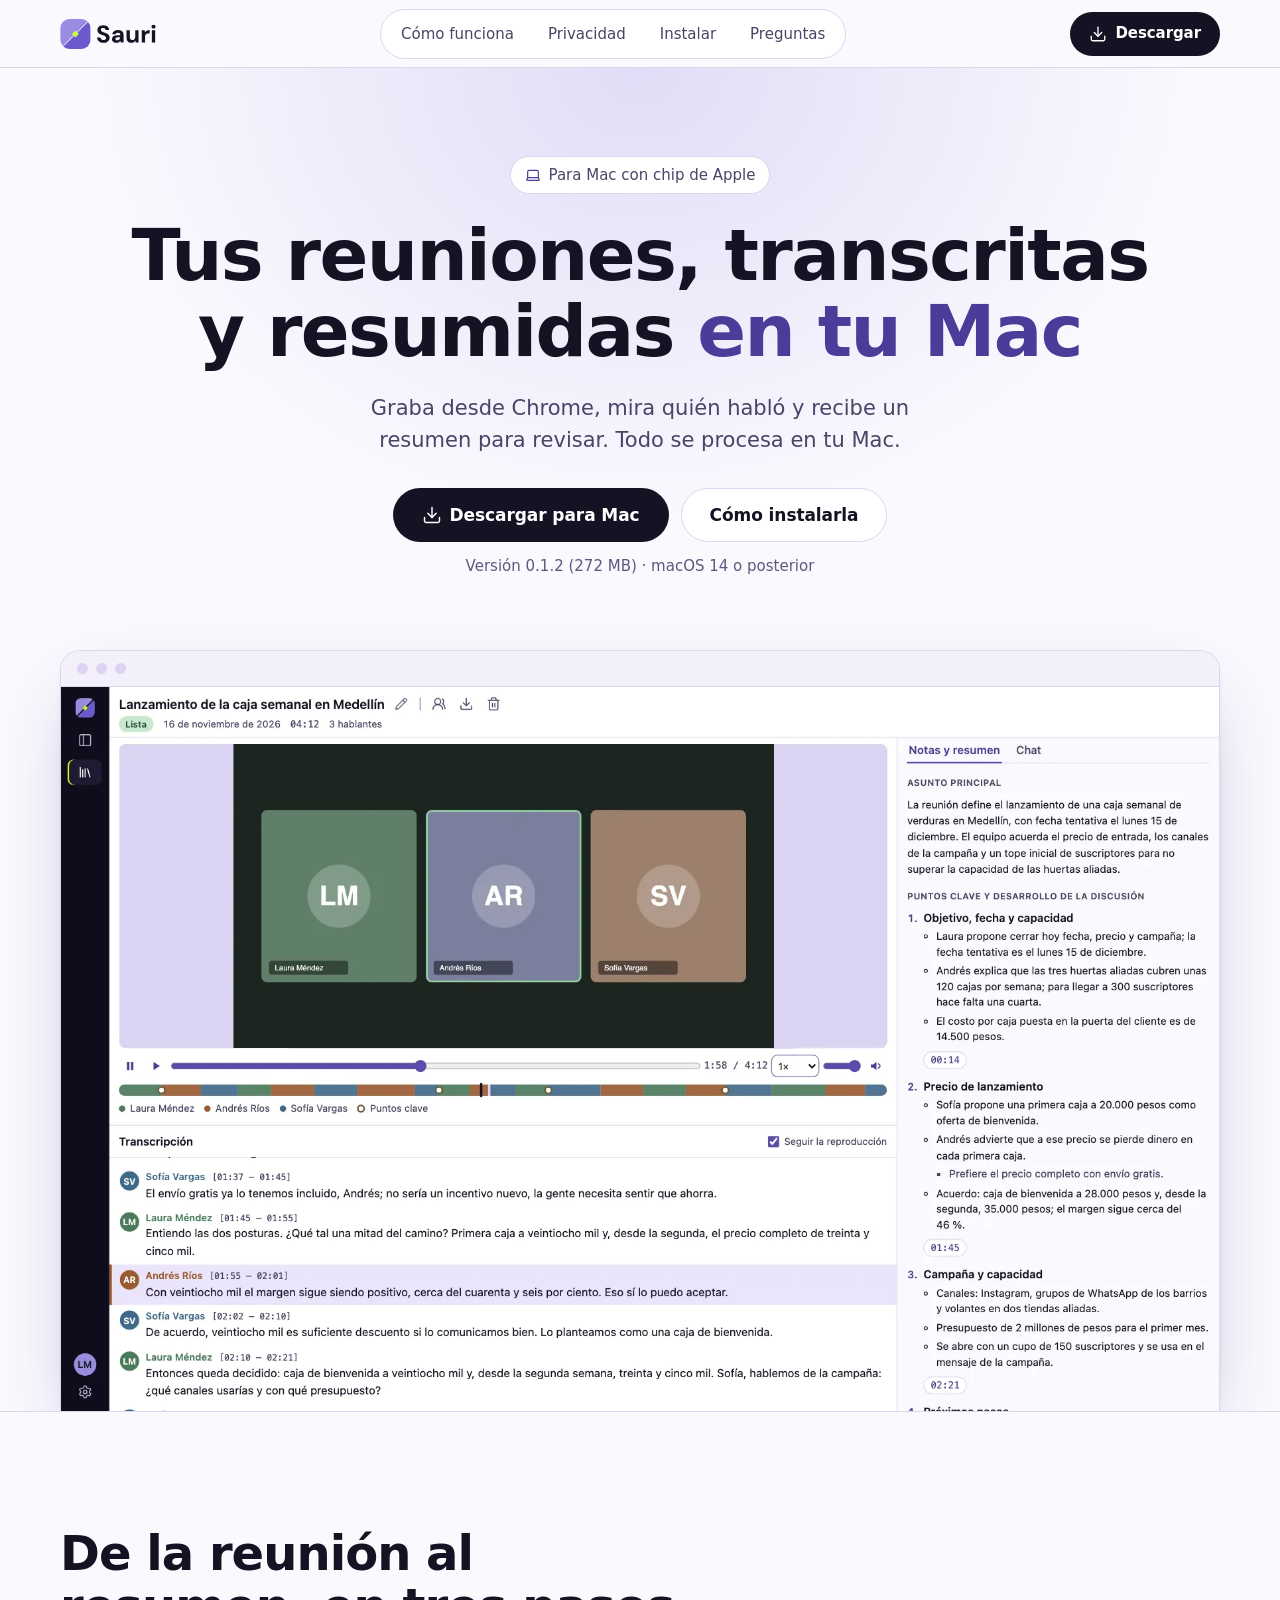
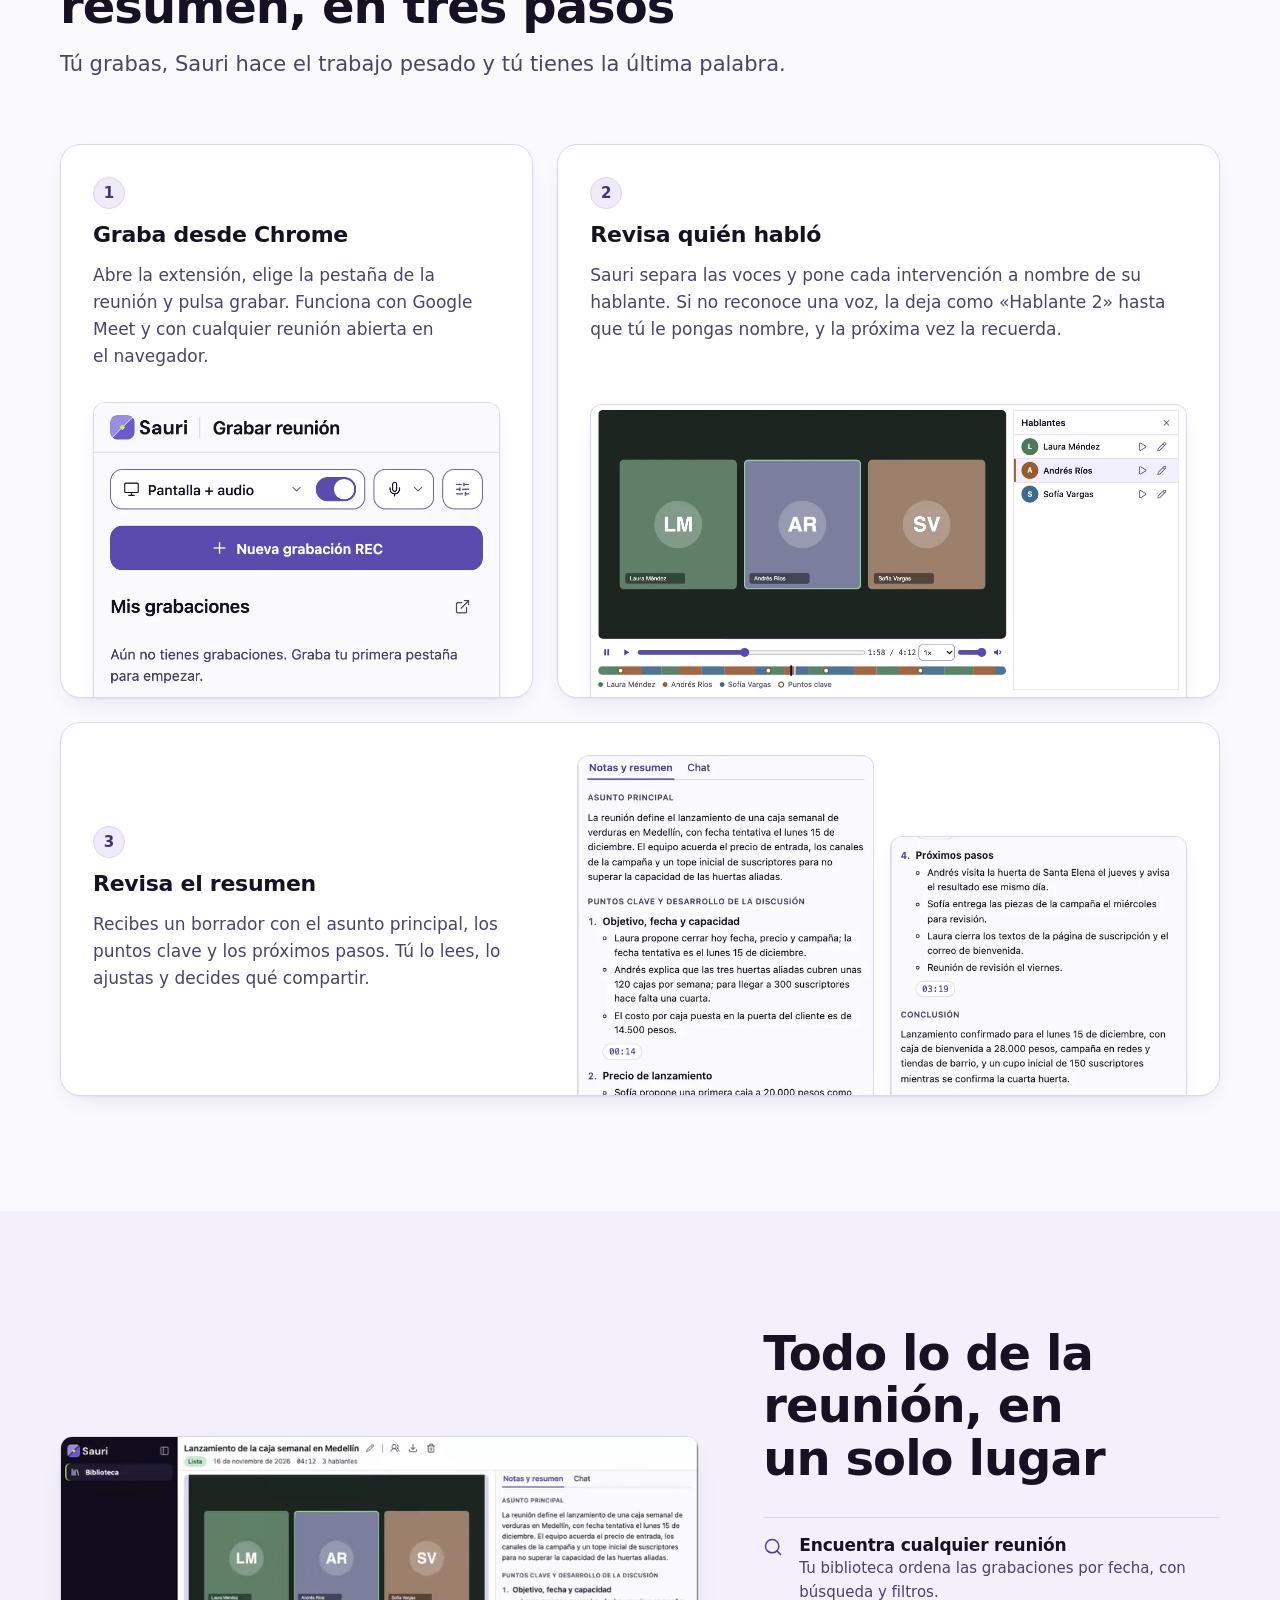
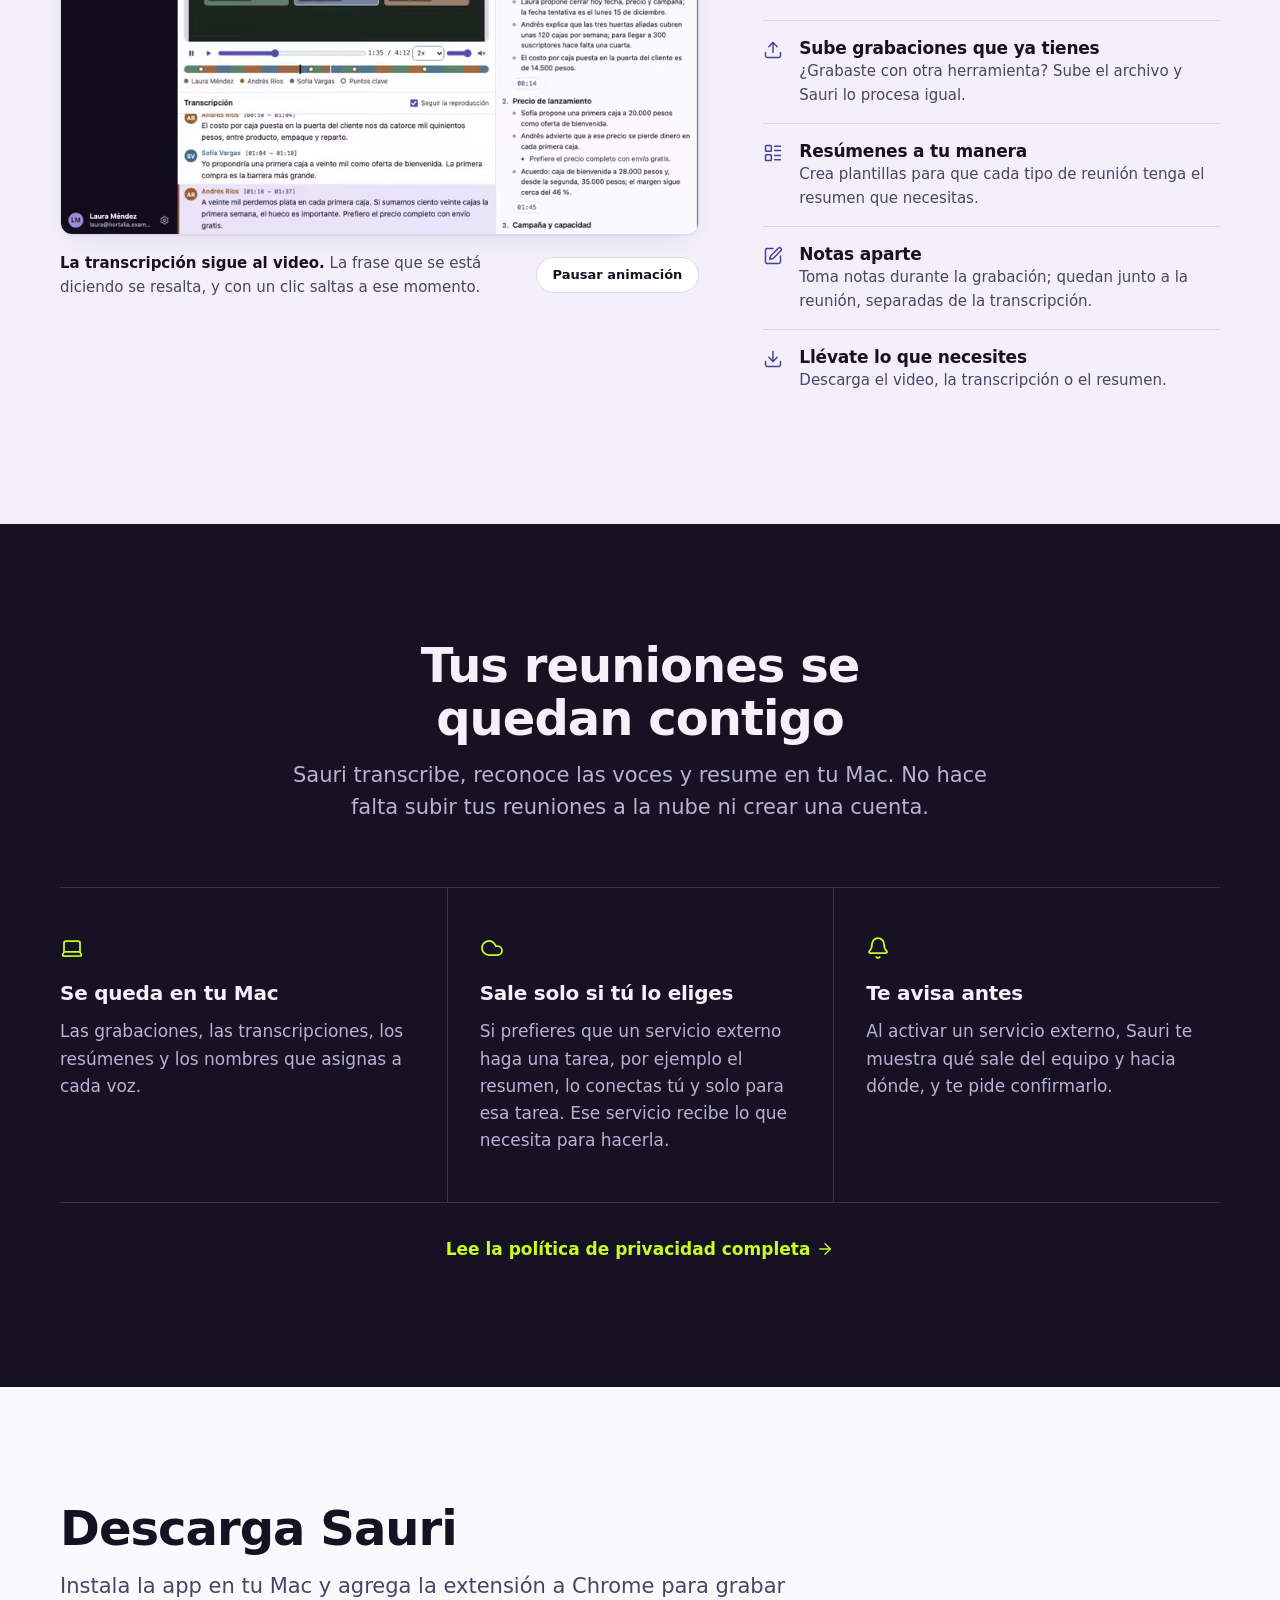
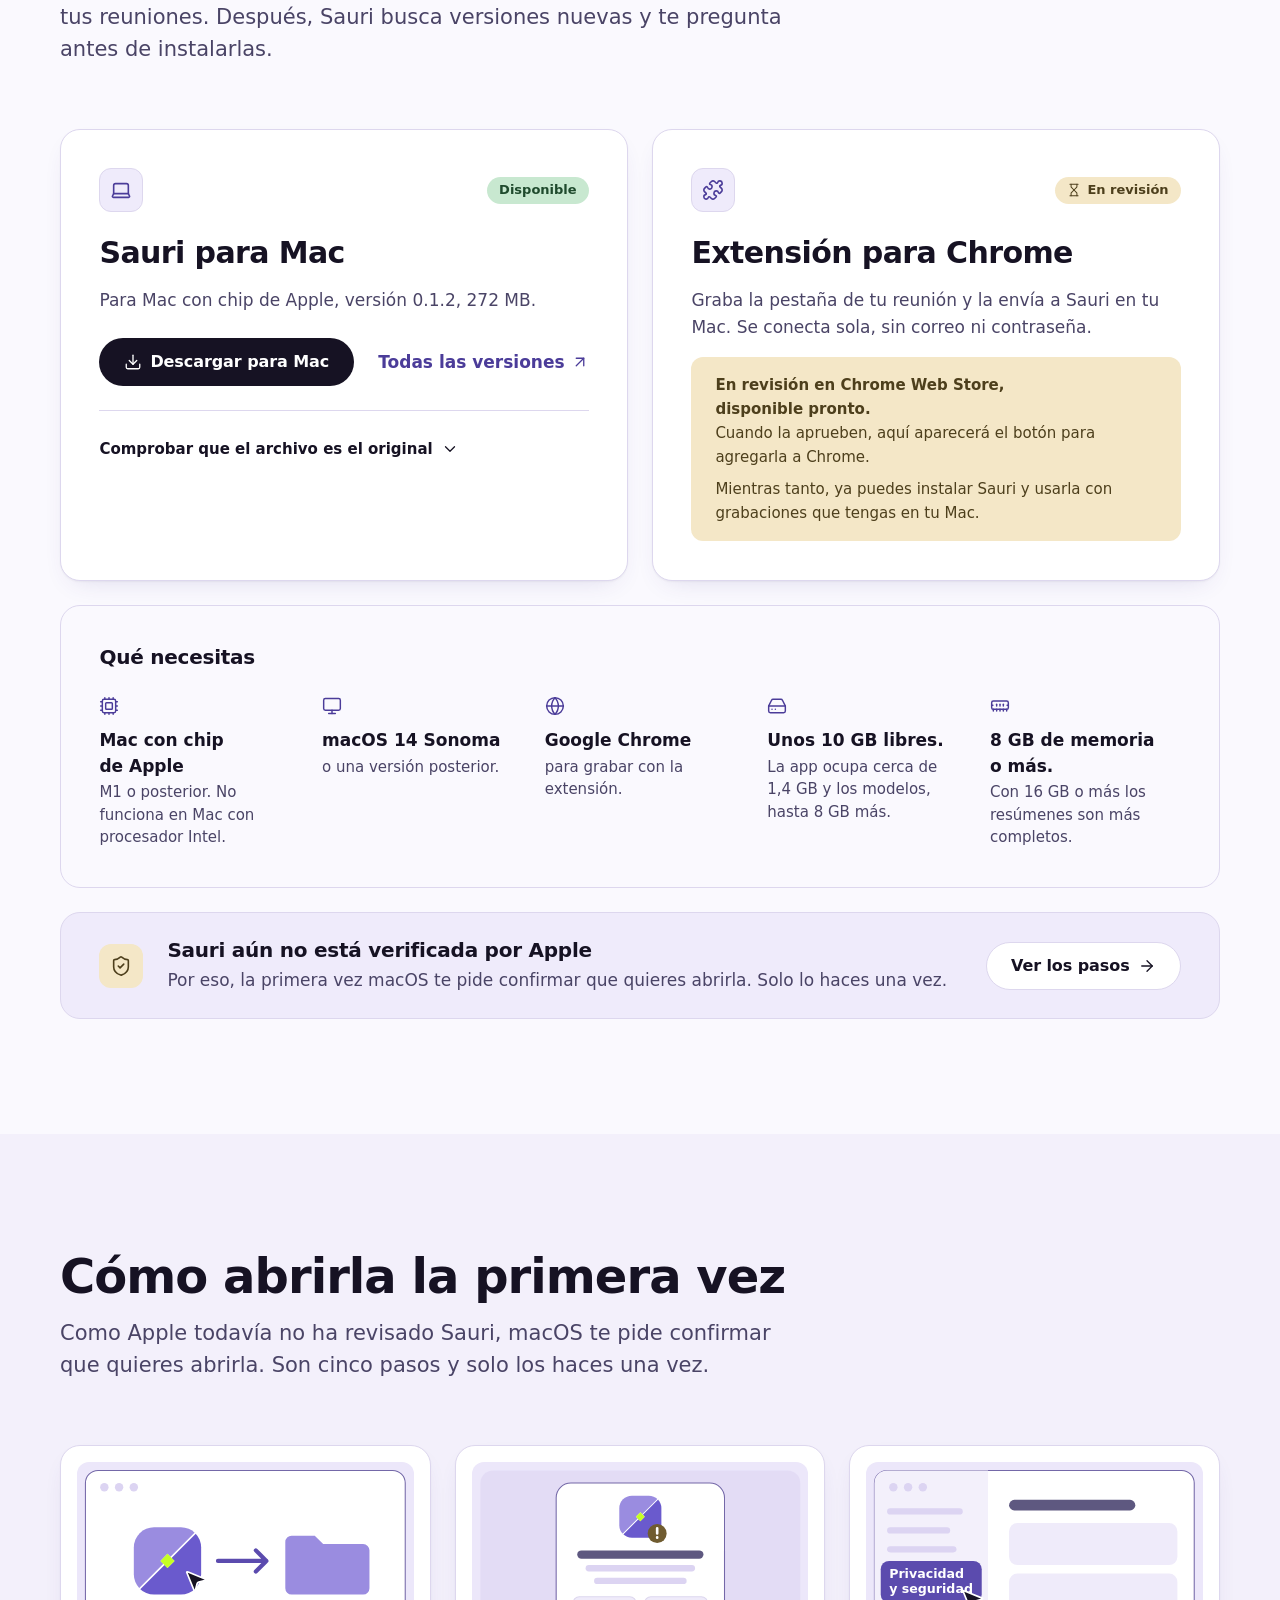
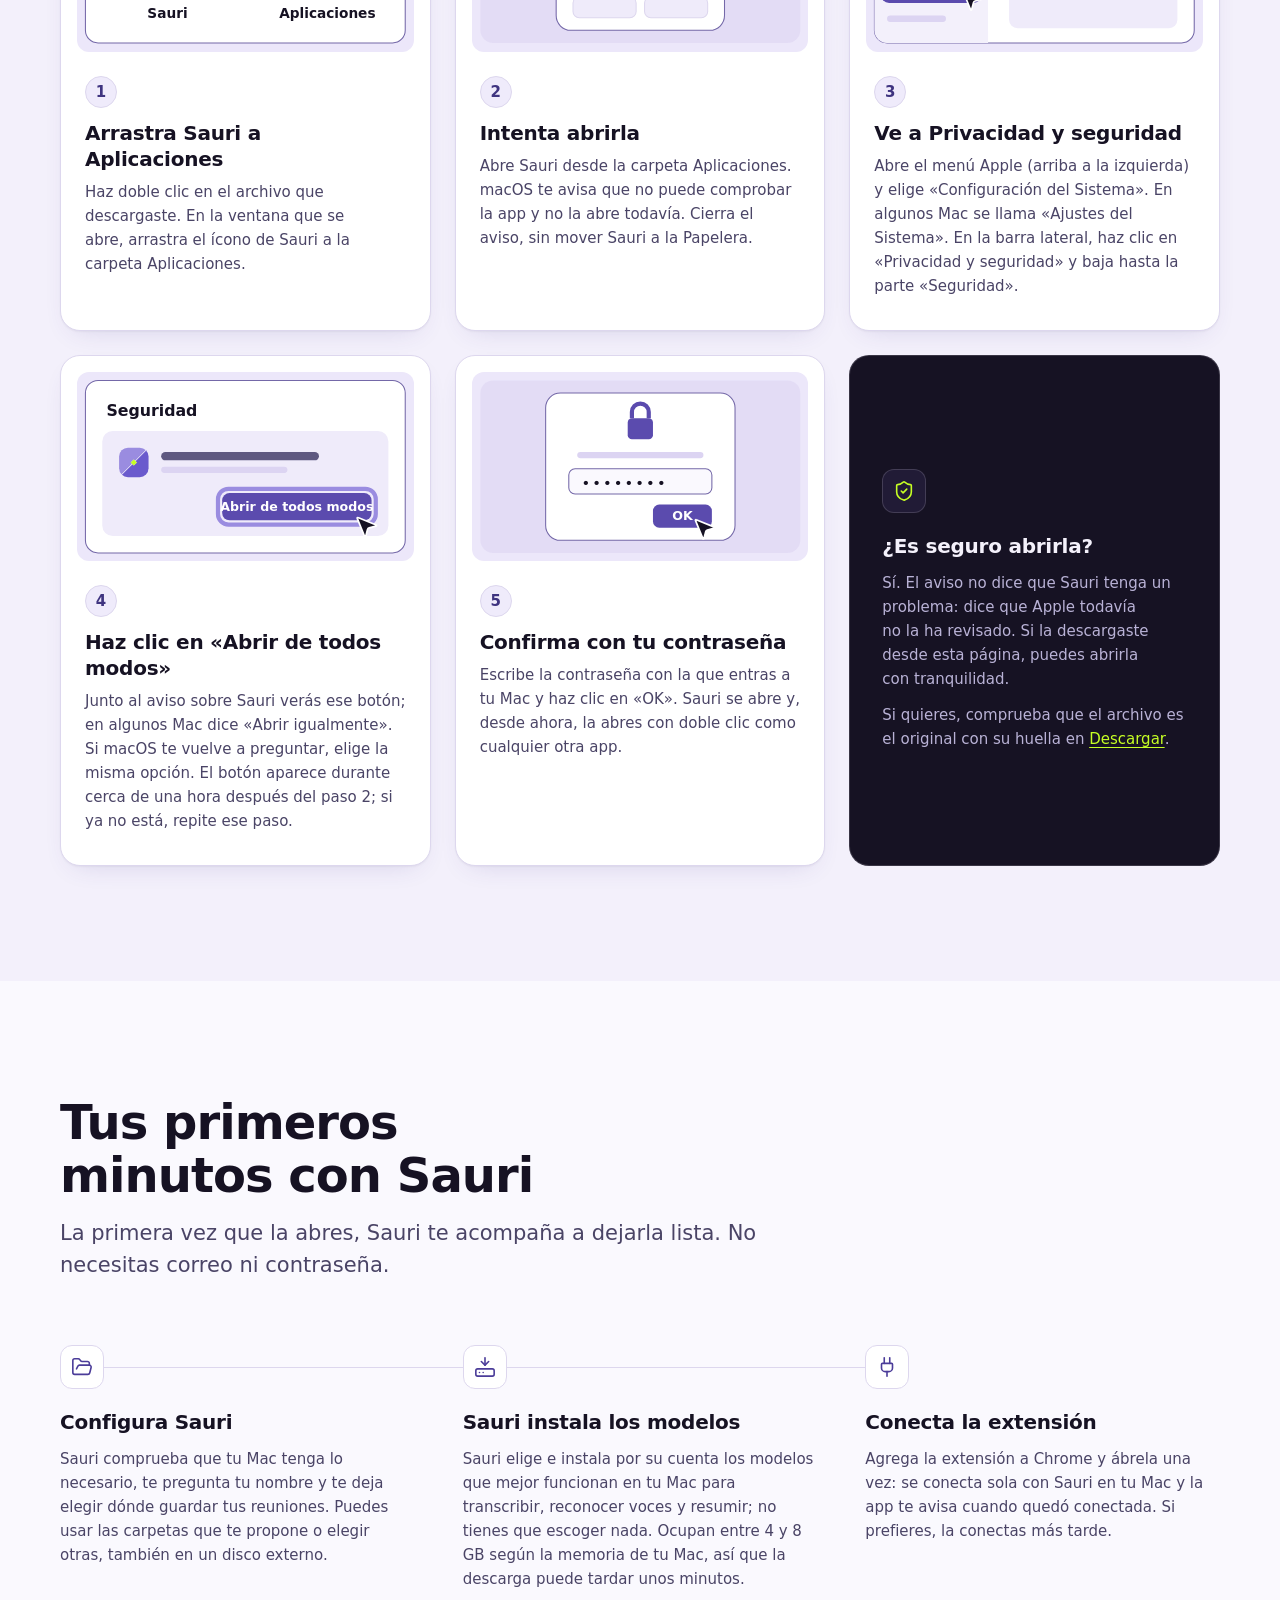
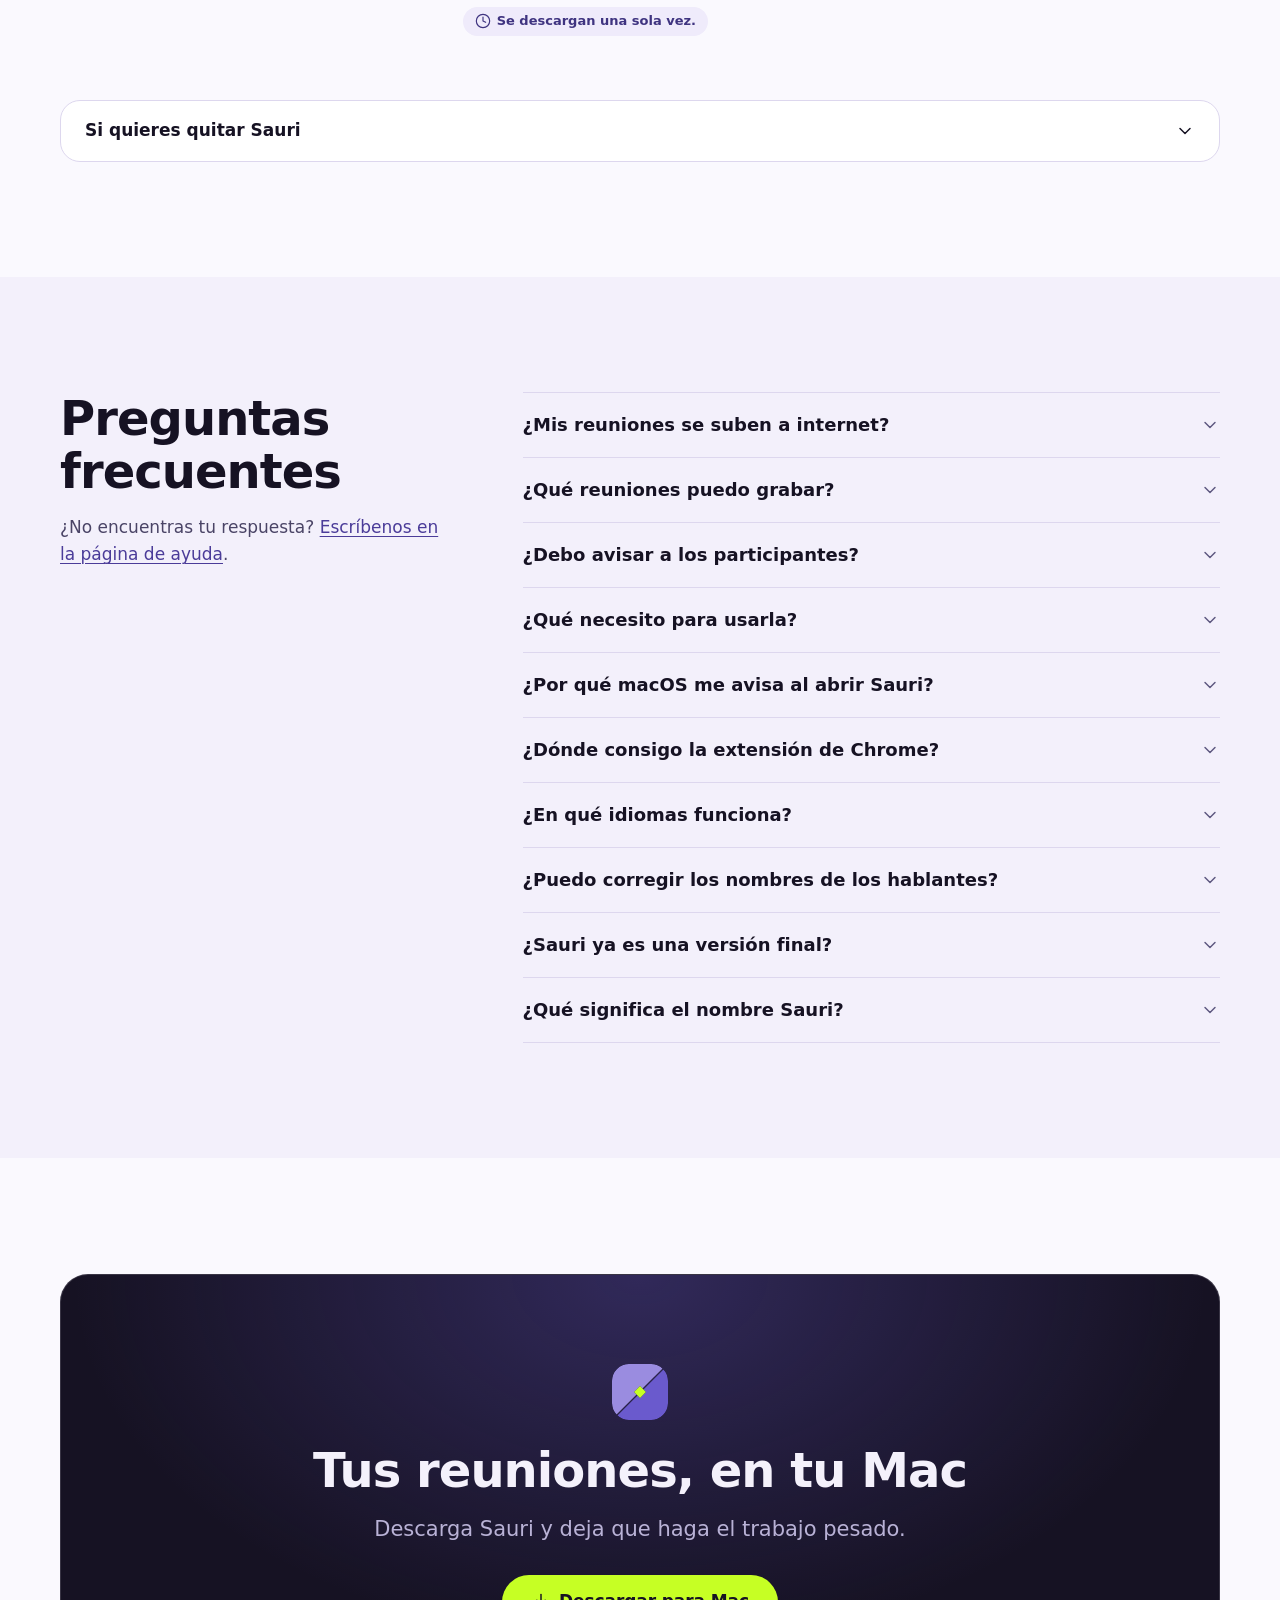
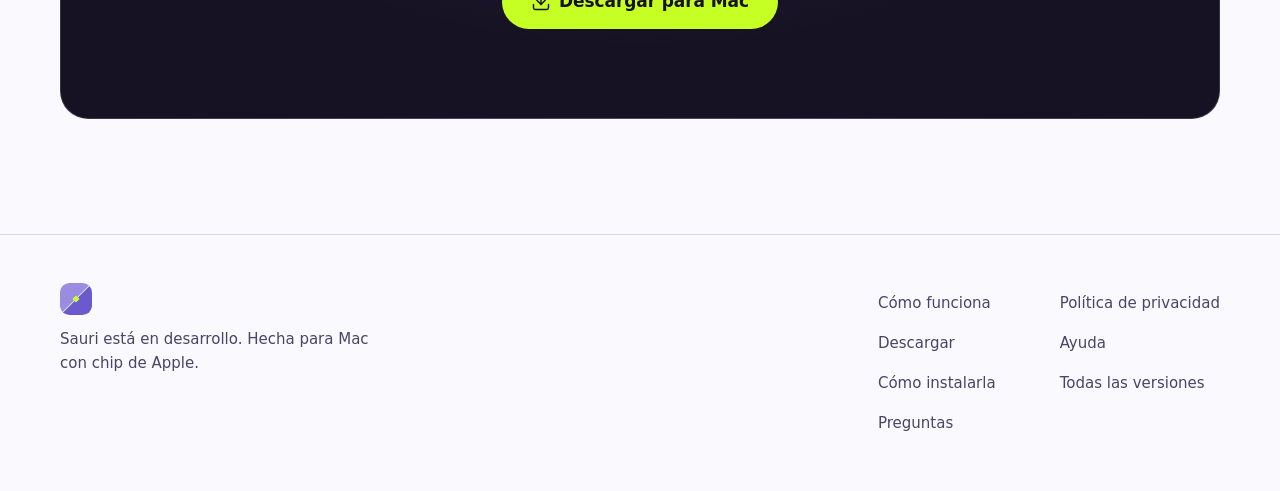
==== commit 2d92b5ba: "Landing de Sauri: rediseño Co-Authored-By: Claude Opus 5.5 <noreply@anthropic.com>" ====
--- a/index.html
+++ b/index.html
@@ -11,6 +11,8 @@
       real listing (https://chromewebstore.google.com/detail/inebachhkahcdepkbdkhchnpahladpnk) it becomes
       an «Agregar a Chrome» button.
     - sha256 empty or malformed: the checksum is hidden. fileSize is the size Finder shows for the .dmg.
+    When styles.css, tokens.css, release.js or motion.js change, bump the ?v= value on their links (here and in
+    privacidad.html) so returning visitors never keep an old copy.
   -->
   <script id="sauri-release" type="application/json">
     {
@@ -39,14 +41,17 @@
   <link rel="icon" type="image/svg+xml" href="assets/brand/sauri-isotype-small.svg">
   <link rel="apple-touch-icon" href="assets/brand/apple-touch-icon.png">
   <link rel="preload" as="image" href="assets/meeting-detail.webp" type="image/webp">
-  <link rel="stylesheet" href="tokens.css">
-  <link rel="stylesheet" href="styles.css">
+  <link rel="stylesheet" href="tokens.css?v=0.1.2-2">
+  <link rel="stylesheet" href="styles.css?v=0.1.2-2">
 </head>
 <body>
   <a class="skip-link" href="#contenido">Saltar al contenido</a>
 
-  <!-- Icons: Lucide (ISC license, the icon set the portal already uses), inlined so the page loads nothing external. -->
-  <svg class="sprite" aria-hidden="true" focusable="false">
+  <!--
+    Icons: Lucide (ISC license, the icon set the portal already uses), inlined so the page loads nothing external.
+    Every <svg> that uses one carries width and height, so an icon keeps its size even if the stylesheet fails to load.
+  -->
+  <svg width="0" height="0" style="position:absolute" aria-hidden="true" focusable="false">
     <defs>
       <symbol id="i-download" viewBox="0 0 24 24"><path d="M12 15V3"/><path d="M21 15v4a2 2 0 0 1-2 2H5a2 2 0 0 1-2-2v-4"/><path d="m7 10 5 5 5-5"/></symbol>
       <symbol id="i-laptop" viewBox="0 0 24 24"><path d="M18 5a2 2 0 0 1 2 2v8.526a2 2 0 0 0 .212.897l1.068 2.127a1 1 0 0 1-.9 1.45H3.62a1 1 0 0 1-.9-1.45l1.068-2.127A2 2 0 0 0 4 15.526V7a2 2 0 0 1 2-2z"/><path d="M20.054 15.987H3.946"/></symbol>
@@ -65,11 +70,14 @@
       <symbol id="i-clock" viewBox="0 0 24 24"><circle cx="12" cy="12" r="10"/><path d="M12 6v6l4 2"/></symbol>
       <symbol id="i-check" viewBox="0 0 24 24"><path d="M20 6 9 17l-5-5"/></symbol>
       <symbol id="i-hourglass" viewBox="0 0 24 24"><path d="M5 22h14"/><path d="M5 2h14"/><path d="M17 22v-4.172a2 2 0 0 0-.586-1.414L12 12l-4.414 4.414A2 2 0 0 0 7 17.828V22"/><path d="M7 2v4.172a2 2 0 0 0 .586 1.414L12 12l4.414-4.414A2 2 0 0 0 17 6.172V2"/></symbol>
-      <symbol id="i-laptop-in" viewBox="0 0 24 24"><path d="M20 16V7a2 2 0 0 0-2-2H6a2 2 0 0 0-2 2v9m16 0H4m16 0 1.28 2.55a1 1 0 0 1-.9 1.45H3.62a1 1 0 0 1-.9-1.45L4 16"/></symbol>
       <symbol id="i-cloud" viewBox="0 0 24 24"><path d="M17.5 19H9a7 7 0 1 1 6.71-9h1.79a4.5 4.5 0 1 1 0 9Z"/></symbol>
       <symbol id="i-bell" viewBox="0 0 24 24"><path d="M10.268 21a2 2 0 0 0 3.464 0"/><path d="M3.262 15.326A1 1 0 0 0 4 17h16a1 1 0 0 0 .74-1.673C19.41 13.956 18 12.499 18 8A6 6 0 0 0 6 8c0 4.499-1.411 5.956-2.738 7.326"/></symbol>
-      <symbol id="i-trash" viewBox="0 0 24 24"><path d="M10 11v6"/><path d="M14 11v6"/><path d="M19 6v14a2 2 0 0 1-2 2H7a2 2 0 0 1-2-2V6"/><path d="M3 6h18"/><path d="M8 6V4a2 2 0 0 1 2-2h4a2 2 0 0 1 2 2v2"/></symbol>
       <symbol id="i-pointer" viewBox="0 0 24 24"><path d="M4.037 4.688a.495.495 0 0 1 .651-.651l16 6.5a.5.5 0 0 1-.063.947l-6.124 1.58a2 2 0 0 0-1.438 1.435l-1.579 6.126a.5.5 0 0 1-.947.063z"/></symbol>
+      <symbol id="i-search" viewBox="0 0 24 24"><path d="m21 21-4.34-4.34"/><circle cx="11" cy="11" r="8"/></symbol>
+      <symbol id="i-upload" viewBox="0 0 24 24"><path d="M12 3v12"/><path d="m17 8-5-5-5 5"/><path d="M21 15v4a2 2 0 0 1-2 2H5a2 2 0 0 1-2-2v-4"/></symbol>
+      <symbol id="i-layout-list" viewBox="0 0 24 24"><rect width="7" height="7" x="3" y="3" rx="1"/><rect width="7" height="7" x="3" y="14" rx="1"/><path d="M14 4h7"/><path d="M14 9h7"/><path d="M14 15h7"/><path d="M14 20h7"/></symbol>
+      <symbol id="i-square-pen" viewBox="0 0 24 24"><path d="M12 3H5a2 2 0 0 0-2 2v14a2 2 0 0 0 2 2h14a2 2 0 0 0 2-2v-7"/><path d="M18.375 2.625a1 1 0 0 1 3 3l-9.013 9.014a2 2 0 0 1-.853.505l-2.873.84a.5.5 0 0 1-.62-.62l.84-2.873a2 2 0 0 1 .506-.852z"/></symbol>
+      <symbol id="i-chevron-down" viewBox="0 0 24 24"><path d="m6 9 6 6 6-6"/></symbol>
       <clipPath id="mark-clip"><rect width="100" height="100" rx="30"/></clipPath>
       <symbol id="sauri-mark" viewBox="0 0 100 100">
         <g clip-path="url(#mark-clip)">
@@ -89,14 +97,14 @@
           <img src="assets/brand/sauri-logo.svg" alt="" width="96" height="30">
         </picture>
       </a>
-      <nav class="site-nav" aria-label="Secciones">
+      <nav class="site-nav" aria-label="Secciones" data-spy>
         <a href="#como-funciona">Cómo funciona</a>
         <a href="#privacidad">Privacidad</a>
         <a href="#instalar">Instalar</a>
         <a href="#preguntas">Preguntas</a>
       </nav>
-      <a class="button button--ink button--sm" href="#descargar">
-        <svg class="button__icon" aria-hidden="true"><use href="#i-download"/></svg>Descargar
+      <a class="button button--primary button--sm" href="#descargar">
+        <svg class="icon" width="18" height="18" aria-hidden="true"><use href="#i-download"/></svg>Descargar
       </a>
     </div>
   </header>
@@ -104,26 +112,25 @@
   <main id="contenido">
     <section class="hero" id="inicio" aria-labelledby="hero-title">
       <div class="container hero__inner">
-        <p class="hero__badge">
-          <svg class="hero__badge-icon" aria-hidden="true"><use href="#i-laptop"/></svg>
+        <p class="pill">
+          <svg class="icon" width="16" height="16" aria-hidden="true"><use href="#i-laptop"/></svg>
           Para Mac con chip de Apple
         </p>
-        <h1 id="hero-title">Tus reuniones, transcritas y resumidas en tu Mac</h1>
+        <h1 id="hero-title">Tus reuniones, transcritas y resumidas <em>en tu Mac</em></h1>
         <p class="lead">Graba desde Chrome, mira quién habló y recibe un resumen para revisar. Todo se procesa en tu Mac.</p>
         <div class="hero__actions" data-download-group>
           <div class="actions">
-            <a class="button button--ink button--lg" data-download-url data-ready-label="Descargar para Mac" aria-disabled="true">
-              <svg class="button__icon" aria-hidden="true"><use href="#i-download"/></svg><span data-label>Disponible pronto</span>
+            <a class="button button--primary button--lg" href="https://github.com/lufermalgo/sauri-app/releases/latest" data-download-url data-ready-label="Descargar para Mac">
+              <svg class="icon" width="20" height="20" aria-hidden="true"><use href="#i-download"/></svg><span data-label>Descargar para Mac</span>
             </a>
-            <a class="button button--soft button--lg" href="#instalar">Cómo instalarla</a>
+            <a class="button button--secondary button--lg" href="#instalar">Cómo instalarla</a>
           </div>
-          <p class="hero__meta" data-release-meta hidden></p>
-          <p class="download-started" data-download-note role="status" aria-live="polite"></p>
-          <noscript><p class="hero__meta"><a href="https://github.com/lufermalgo/sauri-app/releases">Descargar desde la página de versiones</a></p></noscript>
+          <p class="hero__meta" data-release-meta>macOS 14 o posterior</p>
+          <p class="download-note" data-download-note role="status" aria-live="polite"></p>
         </div>
       </div>
       <div class="container hero__visual">
-        <figure class="window reveal">
+        <figure class="window">
           <div class="window__bar" aria-hidden="true"><span></span><span></span><span></span></div>
           <picture>
             <source srcset="assets/meeting-detail.webp" type="image/webp">
@@ -140,187 +147,159 @@
           <h2 id="steps-title">De la reunión al resumen, en tres pasos</h2>
           <p class="section__intro">Tú grabas, Sauri hace el trabajo pesado y tú tienes la última palabra.</p>
         </header>
-        <div class="tour" data-tour>
-          <div class="tour__list" role="tablist" aria-orientation="vertical" aria-label="Pasos">
-            <button class="tour__tab" type="button" role="tab" id="tour-tab-1" aria-controls="tour-panel-1" aria-selected="true">
-              <span class="tour__number" aria-hidden="true">1</span>
-              <span class="tour__body">
-                <span class="tour__title">Graba desde Chrome</span>
-                <span class="tour__text">Abre la extensión, elige la pestaña de la reunión y pulsa grabar. Funciona con Google Meet y con cualquier reunión que tengas abierta en el navegador.</span>
-              </span>
-            </button>
-            <button class="tour__tab" type="button" role="tab" id="tour-tab-2" aria-controls="tour-panel-2" aria-selected="false" tabindex="-1">
-              <span class="tour__number" aria-hidden="true">2</span>
-              <span class="tour__body">
-                <span class="tour__title">Revisa quién habló</span>
-                <span class="tour__text">Sauri separa las voces y pone cada intervención a nombre de su hablante. Si no reconoce una voz, la deja como «Hablante 2» hasta que tú le pongas nombre, y la próxima vez la recuerda.</span>
-              </span>
-            </button>
-            <button class="tour__tab" type="button" role="tab" id="tour-tab-3" aria-controls="tour-panel-3" aria-selected="false" tabindex="-1">
-              <span class="tour__number" aria-hidden="true">3</span>
-              <span class="tour__body">
-                <span class="tour__title">Revisa el resumen</span>
-                <span class="tour__text">Recibes un borrador con el asunto principal, los puntos clave y los próximos pasos. Tú lo lees, lo ajustas y decides qué compartir.</span>
-              </span>
-            </button>
-          </div>
-          <div class="tour__stage">
-            <div class="tour__panel" role="tabpanel" id="tour-panel-1" aria-labelledby="tour-tab-1" tabindex="0">
-              <figure class="tour__figure tour__figure--narrow">
+        <ol class="steps">
+          <li class="step step--record reveal">
+            <div class="step__text">
+              <span class="number" aria-hidden="true">1</span>
+              <h3>Graba desde Chrome</h3>
+              <p>Abre la extensión, elige la pestaña de la reunión y pulsa grabar. Funciona con Google Meet y con cualquier reunión abierta en el navegador.</p>
+            </div>
+            <figure class="step__media">
+              <picture>
+                <source srcset="assets/extension-panel.webp" type="image/webp">
+                <img src="assets/extension-panel.png" width="800" height="580" loading="lazy"
+                  alt="Panel de la extensión de Sauri en Chrome, con el título «Grabar reunión» y el botón para empezar a grabar.">
+              </picture>
+            </figure>
+          </li>
+          <li class="step step--speakers reveal">
+            <div class="step__text">
+              <span class="number" aria-hidden="true">2</span>
+              <h3>Revisa quién habló</h3>
+              <p>Sauri separa las voces y pone cada intervención a nombre de su hablante. Si no reconoce una voz, la deja como «Hablante 2» hasta que tú le pongas nombre, y la próxima vez la recuerda.</p>
+            </div>
+            <figure class="step__media">
+              <picture>
+                <source srcset="assets/speakers.webp" type="image/webp">
+                <img src="assets/speakers.png" width="1187" height="583" loading="lazy"
+                  alt="Panel de hablantes junto al video, con tres personas nombradas: Laura Méndez, Andrés Ríos y Sofía Vargas.">
+              </picture>
+            </figure>
+          </li>
+          <li class="step step--summary reveal">
+            <div class="step__text">
+              <span class="number" aria-hidden="true">3</span>
+              <h3>Revisa el resumen</h3>
+              <p>Recibes un borrador con el asunto principal, los puntos clave y los próximos pasos. Tú lo lees, lo ajustas y decides qué compartir.</p>
+            </div>
+            <div class="step__media step__media--pair">
+              <figure class="step__crop">
                 <picture>
-                  <source srcset="assets/extension-panel.webp" type="image/webp">
-                  <img src="assets/extension-panel.png" width="800" height="580" loading="lazy"
-                    alt="Panel de la extensión de Sauri en Chrome, con el título «Grabar reunión» y el botón para empezar a grabar.">
+                  <source srcset="assets/summary.webp" type="image/webp">
+                  <img src="assets/summary.png" width="486" height="987" loading="lazy"
+                    alt="Resumen de la reunión: asunto principal y puntos clave con marcas de tiempo.">
                 </picture>
               </figure>
-            </div>
-            <div class="tour__panel" role="tabpanel" id="tour-panel-2" aria-labelledby="tour-tab-2" tabindex="0">
-              <figure class="tour__figure">
+              <figure>
                 <picture>
-                  <source srcset="assets/speakers.webp" type="image/webp">
-                  <img src="assets/speakers.png" width="1187" height="583" loading="lazy"
-                    alt="Panel de hablantes junto al video, con tres personas nombradas: Laura Méndez, Andrés Ríos y Sofía Vargas.">
+                  <source srcset="assets/summary-steps.webp" type="image/webp">
+                  <img src="assets/summary-steps.png" width="486" height="426" loading="lazy"
+                    alt="Final del resumen: próximos pasos con sus responsables y la conclusión de la reunión.">
                 </picture>
               </figure>
             </div>
-            <div class="tour__panel" role="tabpanel" id="tour-panel-3" aria-labelledby="tour-tab-3" tabindex="0">
-              <div class="tour__pair">
-                <figure class="tour__figure">
-                  <picture>
-                    <source srcset="assets/summary.webp" type="image/webp">
-                    <img src="assets/summary.png" width="486" height="987" loading="lazy"
-                      alt="Resumen de la reunión: asunto principal y puntos clave con marcas de tiempo.">
-                  </picture>
-                </figure>
-                <figure class="tour__figure">
-                  <picture>
-                    <source srcset="assets/summary-steps.webp" type="image/webp">
-                    <img src="assets/summary-steps.png" width="486" height="426" loading="lazy"
-                      alt="Final del resumen: próximos pasos con sus responsables y la conclusión de la reunión.">
-                  </picture>
-                </figure>
-              </div>
-            </div>
+          </li>
+        </ol>
+      </div>
+    </section>
+
+    <section class="section section--tinted" id="funciones" aria-labelledby="features-title">
+      <div class="container showcase">
+        <div class="showcase__media reveal">
+          <figure class="window window--flat">
+            <video class="motion" width="800" height="498" muted loop playsinline preload="none"
+              poster="assets/follow-poster.webp" aria-label="La transcripción resalta la frase que se dice mientras avanza el video.">
+              <source src="assets/follow.webm" type="video/webm">
+              <img src="assets/follow-poster.webp" width="800" height="498" alt="Una reunión en Sauri con la frase que se está diciendo resaltada en la transcripción.">
+            </video>
+          </figure>
+          <div class="showcase__caption">
+            <p><strong>La transcripción sigue al video.</strong> La frase que se está diciendo se resalta, y con un clic saltas a ese momento.</p>
+            <button class="motion-toggle" type="button" hidden aria-pressed="false">Pausar animación</button>
           </div>
         </div>
-      </div>
-    </section>
-
-    <section class="section section--tinted" id="funciones" aria-labelledby="features-title">
+        <div class="showcase__text">
+          <h2 id="features-title">Todo lo de la reunión, en un solo lugar</h2>
+          <ul class="features">
+            <li>
+              <svg class="icon" width="20" height="20" aria-hidden="true"><use href="#i-search"/></svg>
+              <div><h3>Encuentra cualquier reunión</h3><p>Tu biblioteca ordena las grabaciones por fecha, con búsqueda y filtros.</p></div>
+            </li>
+            <li>
+              <svg class="icon" width="20" height="20" aria-hidden="true"><use href="#i-upload"/></svg>
+              <div><h3>Sube grabaciones que ya tienes</h3><p>¿Grabaste con otra herramienta? Sube el archivo y Sauri lo procesa igual.</p></div>
+            </li>
+            <li>
+              <svg class="icon" width="20" height="20" aria-hidden="true"><use href="#i-layout-list"/></svg>
+              <div><h3>Resúmenes a tu manera</h3><p>Crea plantillas para que cada tipo de reunión tenga el resumen que necesitas.</p></div>
+            </li>
+            <li>
+              <svg class="icon" width="20" height="20" aria-hidden="true"><use href="#i-square-pen"/></svg>
+              <div><h3>Notas aparte</h3><p>Toma notas durante la grabación; quedan junto a la reunión, separadas de la transcripción.</p></div>
+            </li>
+            <li>
+              <svg class="icon" width="20" height="20" aria-hidden="true"><use href="#i-download"/></svg>
+              <div><h3>Llévate lo que necesites</h3><p>Descarga el video, la transcripción o el resumen.</p></div>
+            </li>
+          </ul>
+        </div>
+      </div>
+    </section>
+
+    <section class="section section--ink" id="privacidad" aria-labelledby="privacy-title">
       <div class="container">
-        <header class="section__header">
-          <h2 id="features-title">Todo lo de la reunión, en un solo lugar</h2>
+        <header class="section__header section__header--center">
+          <h2 id="privacy-title">Tus reuniones se quedan contigo</h2>
+          <p class="section__intro">Sauri transcribe, reconoce las voces y resume en tu Mac. No hace falta subir tus reuniones a la nube ni crear una cuenta.</p>
         </header>
-        <div class="bento">
-          <article class="tile tile--wide reveal">
-            <div class="tile__text">
-              <h3>La transcripción sigue al video</h3>
-              <p>Mientras reproduces, la frase que se está diciendo se resalta. Haz clic en cualquier frase para saltar a ese momento.</p>
-            </div>
-            <figure class="tile__media">
-              <video class="motion" width="800" height="498" muted loop playsinline preload="none"
-                poster="assets/follow-poster.webp" aria-label="La transcripción resalta la frase que se dice mientras avanza el video.">
-                <source src="assets/follow.webm" type="video/webm">
-                <img src="assets/follow-poster.webp" width="800" height="498" alt="Una reunión en Sauri con la frase que se está diciendo resaltada en la transcripción.">
-              </video>
-              <button class="motion-toggle" type="button" hidden aria-pressed="false">Pausar animación</button>
-            </figure>
-          </article>
-          <article class="tile tile--library reveal">
-            <figure class="tile__media">
-              <picture>
-                <source srcset="assets/library.webp" type="image/webp">
-                <img src="assets/library.png" width="412" height="373" loading="lazy"
-                  alt="Biblioteca de Sauri con tres reuniones, cada una con su miniatura, fecha, duración y número de hablantes.">
-              </picture>
-            </figure>
-            <div class="tile__text">
-              <h3>Encuentra cualquier reunión</h3>
-              <p>Tu biblioteca ordena las grabaciones por fecha, con búsqueda y filtros.</p>
-            </div>
-          </article>
-          <article class="tile tile--upload reveal">
-            <figure class="tile__media">
-              <picture>
-                <source srcset="assets/upload.webp" type="image/webp">
-                <img src="assets/upload.png" width="917" height="369" loading="lazy"
-                  alt="Pantalla «Subir una grabación» con una zona para arrastrar el archivo y el botón «Elegir archivo».">
-              </picture>
-            </figure>
-            <div class="tile__text">
-              <h3>Sube grabaciones que ya tienes</h3>
-              <p>¿Grabaste con otra herramienta? Sube el archivo y Sauri lo procesa igual.</p>
-            </div>
-          </article>
-          <ul class="tile tile--list reveal">
-            <li><h3>Llévate lo que necesites</h3><p>Descarga el video, la transcripción o el resumen.</p></li>
-            <li><h3>Resúmenes a tu manera</h3><p>Crea plantillas para que cada tipo de reunión tenga el resumen que necesitas.</p></li>
-            <li><h3>Notas aparte</h3><p>Toma notas durante la grabación; quedan junto a la reunión, separadas de la transcripción.</p></li>
-          </ul>
-        </div>
-      </div>
-    </section>
-
-    <section class="section section--ink" id="privacidad" aria-labelledby="privacy-title">
-      <div class="container privacy">
-        <div class="privacy__lead">
-          <p class="eyebrow eyebrow--on-ink">Privacidad</p>
-          <h2 id="privacy-title">Tus reuniones se quedan contigo</h2>
-          <p class="section__intro">Sauri hace el trabajo pesado en tu Mac: transcribir, reconocer voces y resumir. No hace falta subir tus reuniones a la nube, ni crear una cuenta.</p>
-          <a class="link-arrow link-arrow--on-ink" href="privacidad.html">Lee la política de privacidad completa<svg aria-hidden="true"><use href="#i-arrow-right"/></svg></a>
-        </div>
-        <ul class="privacy__list">
-          <li class="privacy__item reveal">
-            <svg class="icon-tile icon-tile--spark" aria-hidden="true"><use href="#i-laptop-in"/></svg>
-            <div>
-              <h3>Se queda en tu Mac</h3>
-              <p>Las grabaciones, las transcripciones, los resúmenes y los nombres que asignas a cada voz.</p>
-            </div>
-          </li>
-          <li class="privacy__item reveal">
-            <svg class="icon-tile icon-tile--spark" aria-hidden="true"><use href="#i-cloud"/></svg>
-            <div>
-              <h3>Sale solo si tú lo eliges</h3>
-              <p>Si prefieres que un servicio externo haga una tarea, por ejemplo el resumen, lo conectas tú y solo para esa tarea. Ese servicio recibe lo que necesita para hacerla.</p>
-            </div>
-          </li>
-          <li class="privacy__item reveal">
-            <svg class="icon-tile icon-tile--spark" aria-hidden="true"><use href="#i-bell"/></svg>
-            <div>
-              <h3>Te avisa antes</h3>
-              <p>Al activar un servicio externo, Sauri te muestra qué sale del equipo y hacia dónde, y te pide confirmarlo.</p>
-            </div>
+        <ul class="privacy">
+          <li class="reveal">
+            <svg class="icon" width="24" height="24" aria-hidden="true"><use href="#i-laptop"/></svg>
+            <h3>Se queda en tu Mac</h3>
+            <p>Las grabaciones, las transcripciones, los resúmenes y los nombres que asignas a cada voz.</p>
+          </li>
+          <li class="reveal">
+            <svg class="icon" width="24" height="24" aria-hidden="true"><use href="#i-cloud"/></svg>
+            <h3>Sale solo si tú lo eliges</h3>
+            <p>Si prefieres que un servicio externo haga una tarea, por ejemplo el resumen, lo conectas tú y solo para esa tarea. Ese servicio recibe lo que necesita para hacerla.</p>
+          </li>
+          <li class="reveal">
+            <svg class="icon" width="24" height="24" aria-hidden="true"><use href="#i-bell"/></svg>
+            <h3>Te avisa antes</h3>
+            <p>Al activar un servicio externo, Sauri te muestra qué sale del equipo y hacia dónde, y te pide confirmarlo.</p>
           </li>
         </ul>
+        <p class="privacy__more">
+          <a class="link-arrow" href="privacidad.html">Lee la política de privacidad completa<svg class="icon" width="18" height="18" aria-hidden="true"><use href="#i-arrow-right"/></svg></a>
+        </p>
       </div>
     </section>
 
     <section class="section" id="descargar" aria-labelledby="download-title">
       <div class="container">
         <header class="section__header">
-          <p class="eyebrow">Descargar</p>
-          <h2 id="download-title">Consigue Sauri</h2>
+          <h2 id="download-title">Descarga Sauri</h2>
           <p class="section__intro">Instala la app en tu Mac y agrega la extensión a Chrome para grabar tus reuniones. Después, Sauri busca versiones nuevas y te pregunta antes de instalarlas.</p>
         </header>
 
-        <div class="get">
+        <div class="products">
           <article class="product reveal" data-download-group aria-labelledby="app-title">
             <div class="product__top">
-              <svg class="icon-tile" aria-hidden="true"><use href="#i-laptop"/></svg>
-              <span class="badge badge--ok" data-download-badge hidden>Disponible</span>
-              <span class="badge badge--wait" data-download-badge-pending>Disponible pronto</span>
-            </div>
-            <h3 id="app-title" class="product__name">Sauri para Mac</h3>
-            <p class="product__meta">Mac con chip de Apple<span class="product__meta-extra" data-release-file hidden></span></p>
+              <span class="icon-tile"><svg class="icon" width="22" height="22" aria-hidden="true"><use href="#i-laptop"/></svg></span>
+              <span class="badge badge--ok" data-download-badge>Disponible</span>
+              <span class="badge badge--wait" data-download-badge-pending hidden>Disponible pronto</span>
+            </div>
+            <h3 id="app-title">Sauri para Mac</h3>
+            <p class="product__meta">Para Mac con chip de Apple<span data-release-file hidden></span>.</p>
             <div class="product__actions">
-              <a class="button button--ink" data-download-url data-ready-label="Descargar para Mac" aria-disabled="true">
-                <svg class="button__icon" aria-hidden="true"><use href="#i-download"/></svg><span data-label>Disponible pronto</span>
+              <a class="button button--primary" href="https://github.com/lufermalgo/sauri-app/releases/latest" data-download-url data-ready-label="Descargar para Mac">
+                <svg class="icon" width="18" height="18" aria-hidden="true"><use href="#i-download"/></svg><span data-label>Descargar para Mac</span>
               </a>
-              <a class="link-arrow" data-releases-url hidden>Todas las versiones<svg aria-hidden="true"><use href="#i-arrow-up-right"/></svg></a>
-            </div>
-            <p class="download-started" data-download-note role="status" aria-live="polite"></p>
+              <a class="link-arrow" href="https://github.com/lufermalgo/sauri-app/releases" data-releases-url>Todas las versiones<svg class="icon" width="18" height="18" aria-hidden="true"><use href="#i-arrow-up-right"/></svg></a>
+            </div>
+            <p class="download-note" data-download-note role="status" aria-live="polite"></p>
             <details class="product__sha" data-release-sha hidden>
-              <summary>Comprobar que el archivo es el original</summary>
+              <summary>Comprobar que el archivo es el original<svg class="icon" width="18" height="18" aria-hidden="true"><use href="#i-chevron-down"/></svg></summary>
               <p>Esta es la huella SHA-256 del archivo. Si sabes usar la Terminal, compárala con la que da <code>shasum -a 256</code> sobre el archivo descargado.</p>
               <code class="product__hash" data-release-sha-value></code>
             </details>
@@ -328,17 +307,17 @@
 
           <article class="product reveal" aria-labelledby="ext-title">
             <div class="product__top">
-              <svg class="icon-tile" aria-hidden="true"><use href="#i-puzzle"/></svg>
+              <span class="icon-tile"><svg class="icon" width="22" height="22" aria-hidden="true"><use href="#i-puzzle"/></svg></span>
               <span class="badge badge--ok" data-store-ready hidden>Disponible</span>
               <span class="badge badge--wait" data-store-pending>
-                <svg aria-hidden="true"><use href="#i-hourglass"/></svg>En revisión
+                <svg class="icon" width="14" height="14" aria-hidden="true"><use href="#i-hourglass"/></svg>En revisión
               </span>
             </div>
-            <h3 id="ext-title" class="product__name">Extensión para Chrome</h3>
+            <h3 id="ext-title">Extensión para Chrome</h3>
             <p class="product__meta">Graba la pestaña de tu reunión y la envía a Sauri en tu Mac. Se conecta sola, sin correo ni contraseña.</p>
             <div class="product__actions" data-store-ready hidden>
-              <a class="button button--ink" data-store-url>
-                <svg class="button__icon" aria-hidden="true"><use href="#i-puzzle"/></svg>Agregar a Chrome
+              <a class="button button--primary" data-store-url>
+                <svg class="icon" width="18" height="18" aria-hidden="true"><use href="#i-puzzle"/></svg>Agregar a Chrome
               </a>
             </div>
             <div class="notice" data-store-pending>
@@ -346,40 +325,38 @@
               <p>Mientras tanto, ya puedes instalar Sauri y usarla con grabaciones que tengas en tu Mac.</p>
             </div>
           </article>
-
-          <article class="needs reveal" aria-labelledby="needs-title">
-            <h3 id="needs-title">Qué necesitas</h3>
-            <ul class="needs__list">
-              <li><svg class="needs__icon" aria-hidden="true"><use href="#i-cpu"/></svg><span><strong>Un Mac con chip de Apple</strong> (M1 o posterior). No funciona en Mac con procesador Intel.</span></li>
-              <li><svg class="needs__icon" aria-hidden="true"><use href="#i-monitor"/></svg><span><strong>macOS 14 Sonoma o posterior.</strong></span></li>
-              <li><svg class="needs__icon" aria-hidden="true"><use href="#i-globe"/></svg><span><strong>Google Chrome</strong>, para grabar con la extensión.</span></li>
-              <li><svg class="needs__icon" aria-hidden="true"><use href="#i-hard-drive"/></svg><span><strong>Unos 10 GB libres.</strong> La app ocupa cerca de 1,4 GB y los modelos que se descargan la primera vez, hasta 8 GB más.</span></li>
-              <li><svg class="needs__icon" aria-hidden="true"><use href="#i-memory"/></svg><span><strong>8 GB de memoria o más.</strong> Con 16 GB o más los resúmenes son más completos.</span></li>
-            </ul>
-          </article>
-
-          <aside class="unsigned reveal" aria-labelledby="unsigned-title">
-            <svg class="icon-tile icon-tile--spark" aria-hidden="true"><use href="#i-shield-check"/></svg>
+        </div>
+
+        <div class="needs reveal" role="group" aria-labelledby="needs-title">
+          <h3 id="needs-title">Qué necesitas</h3>
+          <ul class="needs__list">
+            <li><svg class="icon" width="20" height="20" aria-hidden="true"><use href="#i-cpu"/></svg><p><strong>Mac con chip de Apple</strong> M1 o posterior. No funciona en Mac con procesador Intel.</p></li>
+            <li><svg class="icon" width="20" height="20" aria-hidden="true"><use href="#i-monitor"/></svg><p><strong>macOS 14 Sonoma</strong> o una versión posterior.</p></li>
+            <li><svg class="icon" width="20" height="20" aria-hidden="true"><use href="#i-globe"/></svg><p><strong>Google Chrome</strong> para grabar con la extensión.</p></li>
+            <li><svg class="icon" width="20" height="20" aria-hidden="true"><use href="#i-hard-drive"/></svg><p><strong>Unos 10 GB libres.</strong> La app ocupa cerca de 1,4 GB y los modelos, hasta 8 GB más.</p></li>
+            <li><svg class="icon" width="20" height="20" aria-hidden="true"><use href="#i-memory"/></svg><p><strong>8 GB de memoria o más.</strong> Con 16 GB o más los resúmenes son más completos.</p></li>
+          </ul>
+        </div>
+
+        <aside class="unsigned reveal" aria-labelledby="unsigned-title">
+          <span class="icon-tile icon-tile--warn"><svg class="icon" width="22" height="22" aria-hidden="true"><use href="#i-shield-check"/></svg></span>
+          <div class="unsigned__text">
             <h3 id="unsigned-title">Sauri aún no está verificada por Apple</h3>
             <p>Por eso, la primera vez macOS te pide confirmar que quieres abrirla. Solo lo haces una vez.</p>
-            <a class="link-arrow link-arrow--on-ink" href="#instalar">Mira cómo abrirla<svg aria-hidden="true"><use href="#i-arrow-right"/></svg></a>
-          </aside>
-        </div>
+          </div>
+          <a class="button button--secondary" href="#instalar">Ver los pasos<svg class="icon" width="18" height="18" aria-hidden="true"><use href="#i-arrow-right"/></svg></a>
+        </aside>
       </div>
     </section>
 
     <section class="section section--tinted" id="instalar" aria-labelledby="install-title">
-      <div class="container install">
-        <div class="install__intro">
+      <div class="container">
+        <header class="section__header">
           <h2 id="install-title">Cómo abrirla la primera vez</h2>
-          <p class="section__intro">Sauri todavía no está verificada por Apple, así que macOS te pide confirmar que quieres abrirla. Solo lo haces una vez.</p>
-          <div class="callout">
-            <h3>¿Es seguro abrirla?</h3>
-            <p>Sí. El aviso no dice que Sauri tenga un problema: dice que Apple todavía no la ha revisado. Si la descargaste desde esta página, puedes abrirla con tranquilidad y, si quieres, comprobar que el archivo es el original con su huella en <a href="#descargar">Descargar</a>.</p>
-          </div>
-        </div>
-
-        <ol class="install__steps">
+          <p class="section__intro">Como Apple todavía no ha revisado Sauri, macOS te pide confirmar que quieres abrirla. Son cinco pasos y solo los haces una vez.</p>
+        </header>
+
+        <ol class="install">
           <li class="install__step reveal">
             <svg class="install__art" viewBox="0 0 320 180" role="img" aria-labelledby="art1">
               <title id="art1">Ventana del archivo descargado: a la izquierda el ícono de Sauri, una flecha y a la derecha la carpeta Aplicaciones.</title>
@@ -393,7 +370,7 @@
               <use class="art-pointer" href="#i-pointer" x="100" y="100" width="26" height="26"/>
             </svg>
             <div class="install__text">
-              <span class="install__number" aria-hidden="true">1</span>
+              <span class="number" aria-hidden="true">1</span>
               <h3>Arrastra Sauri a Aplicaciones</h3>
               <p>Haz doble clic en el archivo que descargaste. En la ventana que se abre, arrastra el ícono de Sauri a la carpeta Aplicaciones.</p>
             </div>
@@ -413,7 +390,7 @@
               <rect class="art-button" x="164" y="128" width="60" height="20" rx="6"/>
             </svg>
             <div class="install__text">
-              <span class="install__number" aria-hidden="true">2</span>
+              <span class="number" aria-hidden="true">2</span>
               <h3>Intenta abrirla</h3>
               <p>Abre Sauri desde la carpeta Aplicaciones. macOS te avisa que no puede comprobar la app y no la abre todavía. Cierra el aviso, sin mover Sauri a la Papelera.</p>
             </div>
@@ -437,7 +414,7 @@
               <use class="art-pointer" href="#i-pointer" x="88" y="118" width="26" height="26"/>
             </svg>
             <div class="install__text">
-              <span class="install__number" aria-hidden="true">3</span>
+              <span class="number" aria-hidden="true">3</span>
               <h3>Ve a Privacidad y seguridad</h3>
               <p>Abre el menú Apple (arriba a la izquierda) y elige «Configuración del Sistema». En algunos Mac se llama «Ajustes del Sistema». En la barra lateral, haz clic en «Privacidad y seguridad» y baja hasta la parte «Seguridad».</p>
             </div>
@@ -457,7 +434,7 @@
               <use class="art-pointer" href="#i-pointer" x="262" y="134" width="26" height="26"/>
             </svg>
             <div class="install__text">
-              <span class="install__number" aria-hidden="true">4</span>
+              <span class="number" aria-hidden="true">4</span>
               <h3>Haz clic en «Abrir de todos modos»</h3>
               <p>Junto al aviso sobre Sauri verás ese botón; en algunos Mac dice «Abrir igualmente». Si macOS te vuelve a preguntar, elige la misma opción. El botón aparece durante cerca de una hora después del paso 2; si ya no está, repite ese paso.</p>
             </div>
@@ -477,10 +454,16 @@
               <use class="art-pointer" href="#i-pointer" x="208" y="136" width="26" height="26"/>
             </svg>
             <div class="install__text">
-              <span class="install__number" aria-hidden="true">5</span>
+              <span class="number" aria-hidden="true">5</span>
               <h3>Confirma con tu contraseña</h3>
               <p>Escribe la contraseña con la que entras a tu Mac y haz clic en «OK». Sauri se abre y, desde ahora, la abres con doble clic como cualquier otra app.</p>
             </div>
+          </li>
+          <li class="install__safe reveal">
+            <span class="icon-tile icon-tile--spark"><svg class="icon" width="22" height="22" aria-hidden="true"><use href="#i-shield-check"/></svg></span>
+            <h3>¿Es seguro abrirla?</h3>
+            <p>Sí. El aviso no dice que Sauri tenga un problema: dice que Apple todavía no la ha revisado. Si la descargaste desde esta página, puedes abrirla con tranquilidad.</p>
+            <p>Si quieres, comprueba que el archivo es el original con su huella en <a href="#descargar">Descargar</a>.</p>
           </li>
         </ol>
       </div>
@@ -494,33 +477,30 @@
         </header>
         <ol class="setup">
           <li class="setup__step reveal">
-            <div class="setup__rail" aria-hidden="true"><svg class="icon-tile" aria-hidden="true"><use href="#i-folder-open"/></svg></div>
+            <span class="icon-tile" aria-hidden="true"><svg class="icon" width="22" height="22"><use href="#i-folder-open"/></svg></span>
             <h3>Configura Sauri</h3>
             <p>Sauri comprueba que tu Mac tenga lo necesario, te pregunta tu nombre y te deja elegir dónde guardar tus reuniones. Puedes usar las carpetas que te propone o elegir otras, también en un disco externo.</p>
           </li>
           <li class="setup__step reveal">
-            <div class="setup__rail" aria-hidden="true"><svg class="icon-tile" aria-hidden="true"><use href="#i-models"/></svg></div>
+            <span class="icon-tile" aria-hidden="true"><svg class="icon" width="22" height="22"><use href="#i-models"/></svg></span>
             <h3>Sauri instala los modelos</h3>
             <p>Sauri elige e instala por su cuenta los modelos que mejor funcionan en tu Mac para transcribir, reconocer voces y resumir; no tienes que escoger nada. Ocupan entre 4 y 8 GB según la memoria de tu Mac, así que la descarga puede tardar unos minutos.</p>
-            <p class="setup__note"><svg aria-hidden="true"><use href="#i-clock"/></svg>Se descargan una sola vez.</p>
+            <p class="setup__note"><svg class="icon" width="16" height="16" aria-hidden="true"><use href="#i-clock"/></svg>Se descargan una sola vez.</p>
           </li>
           <li class="setup__step reveal">
-            <div class="setup__rail" aria-hidden="true"><svg class="icon-tile" aria-hidden="true"><use href="#i-plug"/></svg></div>
+            <span class="icon-tile" aria-hidden="true"><svg class="icon" width="22" height="22"><use href="#i-plug"/></svg></span>
             <h3>Conecta la extensión</h3>
             <p>Agrega la extensión a Chrome y ábrela una vez: se conecta sola con Sauri en tu Mac y la app te avisa cuando quedó conectada. Si prefieres, la conectas más tarde.</p>
           </li>
         </ol>
 
-        <div class="uninstall" id="desinstalar">
-          <div class="uninstall__head">
-            <svg class="icon-tile icon-tile--quiet" aria-hidden="true"><use href="#i-trash"/></svg>
-            <h3>Si quieres quitar Sauri</h3>
-          </div>
+        <details class="uninstall" id="desinstalar">
+          <summary>Si quieres quitar Sauri<svg class="icon" width="20" height="20" aria-hidden="true"><use href="#i-chevron-down"/></svg></summary>
           <div class="uninstall__body">
             <p>Abre Sauri y, en su menú, elige «Desinstalar Sauri…». Te pregunta aparte qué hacer con tus carpetas de grabaciones; si no eliges nada, se conservan.</p>
             <p><strong>Si Sauri ya no abre:</strong> arrástrala desde la carpeta Aplicaciones a la Papelera. Luego, en el Finder, elige el menú «Ir» y después «Ir a la carpeta…», escribe <code>~/Library/Application Support/Sauri</code> y mueve esa carpeta a la Papelera. Haz lo mismo con <code>~/Library/Logs/Sauri</code>. Tus carpetas de grabaciones siguen donde las elegiste; bórralas tú si ya no las quieres. Para quitar la extensión, ábrela en la página de extensiones de Chrome y quítala.</p>
           </div>
-        </div>
+        </details>
       </div>
     </section>
 
@@ -532,58 +512,60 @@
         </div>
         <div class="faq__list">
           <details>
-            <summary>¿Mis reuniones se suben a internet?</summary>
+            <summary>¿Mis reuniones se suben a internet?<svg class="icon" width="20" height="20" aria-hidden="true"><use href="#i-chevron-down"/></svg></summary>
             <p>No. Sauri las procesa en tu Mac. Solo sale algo si tú conectas un servicio externo para una tarea, y Sauri te avisa antes.</p>
           </details>
           <details>
-            <summary>¿Qué reuniones puedo grabar?</summary>
+            <summary>¿Qué reuniones puedo grabar?<svg class="icon" width="20" height="20" aria-hidden="true"><use href="#i-chevron-down"/></svg></summary>
             <p>Cualquier reunión que tengas abierta en una pestaña de Chrome, como Google Meet. También puedes subir grabaciones que ya tengas.</p>
           </details>
           <details>
-            <summary>¿Debo avisar a los participantes?</summary>
+            <summary>¿Debo avisar a los participantes?<svg class="icon" width="20" height="20" aria-hidden="true"><use href="#i-chevron-down"/></svg></summary>
             <p>Sí. Pide permiso antes de grabar, como harías con cualquier grabadora.</p>
           </details>
           <details>
-            <summary>¿Qué necesito para usarla?</summary>
+            <summary>¿Qué necesito para usarla?<svg class="icon" width="20" height="20" aria-hidden="true"><use href="#i-chevron-down"/></svg></summary>
             <p>Un Mac con chip de Apple (M1 o posterior) y macOS 14 Sonoma o posterior, además de Google Chrome para grabar. Los detalles están en <a href="#descargar">Descargar</a>.</p>
           </details>
           <details>
-            <summary>¿Por qué macOS me avisa al abrir Sauri?</summary>
+            <summary>¿Por qué macOS me avisa al abrir Sauri?<svg class="icon" width="20" height="20" aria-hidden="true"><use href="#i-chevron-down"/></svg></summary>
             <p>Porque Sauri todavía no está verificada por Apple. Puedes abrirla igual siguiendo los <a href="#instalar">pasos para la primera vez</a>; solo lo haces una vez.</p>
           </details>
           <details>
-            <summary>¿Dónde consigo la extensión de Chrome?</summary>
+            <summary>¿Dónde consigo la extensión de Chrome?<svg class="icon" width="20" height="20" aria-hidden="true"><use href="#i-chevron-down"/></svg></summary>
             <p>En Chrome Web Store. La enviamos y está en revisión; cuando la aprueben, el botón para agregarla aparecerá en <a href="#descargar">Descargar</a>. Mientras tanto, puedes usar Sauri con grabaciones que ya tengas.</p>
           </details>
           <details>
-            <summary>¿En qué idiomas funciona?</summary>
+            <summary>¿En qué idiomas funciona?<svg class="icon" width="20" height="20" aria-hidden="true"><use href="#i-chevron-down"/></svg></summary>
             <p>La aplicación está en español e inglés, y transcribe reuniones en esos idiomas.</p>
           </details>
           <details>
-            <summary>¿Puedo corregir los nombres de los hablantes?</summary>
+            <summary>¿Puedo corregir los nombres de los hablantes?<svg class="icon" width="20" height="20" aria-hidden="true"><use href="#i-chevron-down"/></svg></summary>
             <p>Sí. Puedes renombrar a cualquier hablante en cualquier momento, y Sauri usa tus correcciones en tus siguientes reuniones.</p>
           </details>
           <details>
-            <summary>¿Sauri ya es una versión final?</summary>
+            <summary>¿Sauri ya es una versión final?<svg class="icon" width="20" height="20" aria-hidden="true"><use href="#i-chevron-down"/></svg></summary>
             <p>Todavía no. La usamos a diario y la mejoramos cada semana. Cuando hay una versión nueva, Sauri te pregunta antes de instalarla.</p>
           </details>
           <details>
-            <summary>¿Qué significa el nombre Sauri?</summary>
+            <summary>¿Qué significa el nombre Sauri?<svg class="icon" width="20" height="20" aria-hidden="true"><use href="#i-chevron-down"/></svg></summary>
             <p>Sauri es un nombre propio, corto y fácil de decir. Su significado está en el logo: dos voces distintas y, en el centro, lo que Sauri conserva de la conversación para que puedas encontrarlo y revisarlo después.</p>
           </details>
         </div>
       </div>
     </section>
 
-    <section class="section closing" id="acceso" aria-labelledby="cta-title">
-      <div class="container closing__inner" data-download-group>
-        <svg class="closing__mark" viewBox="0 0 100 100" aria-hidden="true"><use href="#sauri-mark"/></svg>
-        <h2 id="cta-title">Tus reuniones, en tu Mac</h2>
-        <p>Descarga Sauri y deja que haga el trabajo pesado.</p>
-        <a class="button button--ink button--lg" data-download-url data-ready-label="Descargar para Mac" aria-disabled="true">
-          <svg class="button__icon" aria-hidden="true"><use href="#i-download"/></svg><span data-label>Disponible pronto</span>
-        </a>
-        <p class="download-started" data-download-note role="status" aria-live="polite"></p>
+    <section class="closing" id="acceso" aria-labelledby="cta-title">
+      <div class="container">
+        <div class="closing__card" data-download-group>
+          <svg class="closing__mark" width="56" height="56" viewBox="0 0 100 100" aria-hidden="true"><use href="#sauri-mark"/></svg>
+          <h2 id="cta-title">Tus reuniones, en tu Mac</h2>
+          <p>Descarga Sauri y deja que haga el trabajo pesado.</p>
+          <a class="button button--spark button--lg" href="https://github.com/lufermalgo/sauri-app/releases/latest" data-download-url data-ready-label="Descargar para Mac">
+            <svg class="icon" width="20" height="20" aria-hidden="true"><use href="#i-download"/></svg><span data-label>Descargar para Mac</span>
+          </a>
+          <p class="download-note" data-download-note role="status" aria-live="polite"></p>
+        </div>
       </div>
     </section>
   </main>
@@ -591,21 +573,26 @@
   <footer class="site-footer">
     <div class="container site-footer__inner">
       <div class="site-footer__brand">
-        <img class="site-footer__mark" src="assets/brand/sauri-isotype.svg" alt="" width="28" height="28">
+        <img src="assets/brand/sauri-isotype.svg" alt="" width="32" height="32">
         <p>Sauri está en desarrollo. Hecha para Mac con chip de Apple.</p>
       </div>
-      <nav aria-label="Pie de página">
-        <a href="#descargar">Descargar</a>
-        <a href="#instalar">Instalar</a>
-        <a href="#preguntas">Preguntas</a>
-        <a href="https://github.com/lufermalgo/sauri-app/releases">Todas las versiones</a>
-        <a href="https://github.com/lufermalgo/sauri-app/issues">Ayuda</a>
-        <a href="privacidad.html">Política de privacidad</a>
+      <nav class="site-footer__nav" aria-label="Pie de página">
+        <ul>
+          <li><a href="#como-funciona">Cómo funciona</a></li>
+          <li><a href="#descargar">Descargar</a></li>
+          <li><a href="#instalar">Cómo instalarla</a></li>
+          <li><a href="#preguntas">Preguntas</a></li>
+        </ul>
+        <ul>
+          <li><a href="privacidad.html">Política de privacidad</a></li>
+          <li><a href="https://github.com/lufermalgo/sauri-app/issues">Ayuda</a></li>
+          <li><a href="https://github.com/lufermalgo/sauri-app/releases">Todas las versiones</a></li>
+        </ul>
       </nav>
     </div>
   </footer>
 
-  <script src="release.js" defer></script>
-  <script src="motion.js" defer></script>
+  <script src="release.js?v=0.1.2-2" defer></script>
+  <script src="motion.js?v=0.1.2-2" defer></script>
 </body>
 </html>
--- a/tokens.css
+++ b/tokens.css
@@ -1,83 +1,79 @@
 /*
- * Sauri design tokens (portal). Contract and rationale: DESIGN.md at the repo root.
- *
- * Every color is declared once as light-dark(<light>, <dark>). The theme follows
- * prefers-color-scheme and can be forced with data-theme="light|dark" on <html>.
- * The palette block is mirrored in extension/src/core/design/tokens.css; both files
- * are checked against the DESIGN.md table by tokens.test.ts.
+ * Sauri design tokens for the landing. Same names and values as frontend/src/design/tokens.css (the
+ * DESIGN.md contract), but written as plain values for the light theme plus a prefers-color-scheme
+ * block for the dark one. The portal uses light-dark(); a public page cannot, because browsers older
+ * than Safari 17.5 / Chrome 123 drop every light-dark() declaration and the page would lose its colors.
+ * If the portal palette changes, update both blocks here.
  */
-:root,
-:host {
+:root {
   color-scheme: light dark;
-
   /* Surfaces */
-  --ds-bg: light-dark(#faf9fe, #161223);
-  --ds-surface: light-dark(#ffffff, #1f1a33);
-  --ds-surface-raised: light-dark(#ffffff, #2a2342);
-  --ds-sidebar: light-dark(#f3f0fb, #1b162b);
-  --ds-fill: light-dark(#efebfa, #262040);
-  --ds-fill-hover: light-dark(#e6e0f7, #30294f);
-  --ds-fill-strong: light-dark(#dcd4f2, #3a325c);
+  --ds-bg: #faf9fe;
+  --ds-surface: #ffffff;
+  --ds-surface-raised: #ffffff;
+  --ds-sidebar: #f3f0fb;
+  --ds-fill: #efebfa;
+  --ds-fill-hover: #e6e0f7;
+  --ds-fill-strong: #dcd4f2;
 
   /* Text and lines */
-  --ds-fg: light-dark(#161223, #eeeaf8);
-  --ds-fg-muted: light-dark(#4a4466, #b9b2d6);
-  --ds-fg-subtle: light-dark(#5e5880, #a9a1cc);
-  --ds-border: light-dark(#ddd7ee, #3a3158);
-  --ds-border-strong: light-dark(#7468a8, #8a7fc0);
+  --ds-fg: #161223;
+  --ds-fg-muted: #4a4466;
+  --ds-fg-subtle: #5e5880;
+  --ds-border: #ddd7ee;
+  --ds-border-strong: #7468a8;
 
   /* Primary action and accent (lavender); spark is volt, only over nav-bg and dark surfaces */
-  --ds-accent: light-dark(#5b4bae, #6a5acd);
-  --ds-accent-hover: light-dark(#4b3c99, #5b4bae);
-  --ds-accent-fg: light-dark(#ffffff, #ffffff);
-  --ds-accent-text: light-dark(#4b3c99, #b3a8f2);
-  --ds-accent-soft: light-dark(#efebfb, #2a2342);
-  --ds-accent-soft-fg: light-dark(#3f3480, #dcd6f7);
-  --ds-accent-muted: light-dark(#9a8ce0, #6a5acd);
-  --ds-accent-line: light-dark(#5b4bae, #9a8ce0);
-  --ds-focus: light-dark(#5b4bae, #c6ff24);
-  --ds-spark: light-dark(#c6ff24, #c6ff24);
-  --ds-on-spark: light-dark(#161223, #161223);
+  --ds-accent: #5b4bae;
+  --ds-accent-hover: #4b3c99;
+  --ds-accent-fg: #ffffff;
+  --ds-accent-text: #4b3c99;
+  --ds-accent-soft: #efebfb;
+  --ds-accent-soft-fg: #3f3480;
+  --ds-accent-muted: #9a8ce0;
+  --ds-accent-line: #5b4bae;
+  --ds-focus: #5b4bae;
+  --ds-spark: #c6ff24;
+  --ds-on-spark: #161223;
 
   /* Navigation panel: indigo in both themes */
-  --ds-nav-bg: light-dark(#161223, #100d1c);
-  --ds-nav-fg: light-dark(#b9b2d6, #b9b2d6);
-  --ds-nav-fg-strong: light-dark(#ffffff, #ffffff);
-  --ds-nav-active-bg: light-dark(#2a2342, #1f1a33);
+  --ds-nav-bg: #161223;
+  --ds-nav-fg: #b9b2d6;
+  --ds-nav-fg-strong: #ffffff;
+  --ds-nav-active-bg: #2a2342;
 
   /* Status */
-  --ds-warning: light-dark(#705c30, #d9bd7a);
-  --ds-warning-soft: light-dark(#f4e7c7, #3a3220);
-  --ds-warning-soft-fg: light-dark(#4d3f1c, #f0e0b4);
-  --ds-danger: light-dark(#b83230, #c9433f);
-  --ds-danger-hover: light-dark(#9d2a28, #b23a37);
-  --ds-danger-fg: light-dark(#ffffff, #ffffff);
-  --ds-danger-text: light-dark(#b83230, #ff9d97);
-  --ds-danger-soft: light-dark(#fce8e6, #43211f);
-  --ds-danger-soft-fg: light-dark(#690005, #ffc9c4);
-  --ds-recording: light-dark(#b83230, #f2736d);
-  --ds-highlight: light-dark(#eae4fb, #3a2f6b);
-  --ds-success: light-dark(#3b6a49, #8fc29d);
-  --ds-success-soft: light-dark(#c8e8d0, #243d2c);
-  --ds-success-soft-fg: light-dark(#1f4a2d, #bfe6cb);
+  --ds-warning: #705c30;
+  --ds-warning-soft: #f4e7c7;
+  --ds-warning-soft-fg: #4d3f1c;
+  --ds-danger: #b83230;
+  --ds-danger-hover: #9d2a28;
+  --ds-danger-fg: #ffffff;
+  --ds-danger-text: #b83230;
+  --ds-danger-soft: #fce8e6;
+  --ds-danger-soft-fg: #690005;
+  --ds-recording: #b83230;
+  --ds-highlight: #eae4fb;
+  --ds-success: #3b6a49;
+  --ds-success-soft: #c8e8d0;
+  --ds-success-soft-fg: #1f4a2d;
 
   /* Speakers: fills and text colors share one value per theme */
-  --ds-on-speaker: light-dark(#ffffff, #10201a);
-  --ds-speaker-1: light-dark(#4a7c59, #7fb58f);
-  --ds-speaker-2: light-dark(#9a5b2e, #d4955f);
-  --ds-speaker-3: light-dark(#3f6a8a, #7fb0d4);
-  --ds-speaker-4: light-dark(#7a4f7f, #c395c8);
-  --ds-speaker-5: light-dark(#8a6d1f, #cfae55);
-  --ds-speaker-6: light-dark(#2f7a74, #63bdb5);
-  --ds-speaker-unresolved: light-dark(#74796e, #a3a89b);
+  --ds-on-speaker: #ffffff;
+  --ds-speaker-1: #4a7c59;
+  --ds-speaker-2: #9a5b2e;
+  --ds-speaker-3: #3f6a8a;
+  --ds-speaker-4: #7a4f7f;
+  --ds-speaker-5: #8a6d1f;
+  --ds-speaker-6: #2f7a74;
+  --ds-speaker-unresolved: #74796e;
 
   /* Scrims and elevation: only controls, menus and dialogs lift off the page */
-  --ds-scrim: light-dark(rgb(46 50 48 / 0.45), rgb(0 0 0 / 0.62));
-  --ds-scrim-strong: light-dark(rgb(32 36 33 / 0.78), rgb(0 0 0 / 0.8));
+  --ds-scrim: rgb(46 50 48 / 0.45);
+  --ds-scrim-strong: rgb(32 36 33 / 0.78);
   --ds-on-scrim: #ffffff;
-  --ds-shadow-sm: 0 1px 2px light-dark(rgb(46 50 48 / 0.12), rgb(0 0 0 / 0.5));
-  --ds-shadow-md: 0 1px 3px light-dark(rgb(46 50 48 / 0.12), rgb(0 0 0 / 0.5)),
-    0 8px 24px light-dark(rgb(46 50 48 / 0.12), rgb(0 0 0 / 0.5));
+  --ds-shadow-sm: 0 1px 2px rgb(46 50 48 / 0.12);
+  --ds-shadow-md: 0 1px 3px rgb(46 50 48 / 0.12), 0 8px 24px rgb(46 50 48 / 0.12);
 
   /* Typography */
   --ds-font-sans: system-ui, -apple-system, "Segoe UI", Roboto, "Helvetica Neue", Arial, sans-serif;
@@ -139,25 +135,62 @@
   --ds-z-menu: 20;
 }
 
-/* Touch screens get the large target; the desktop scale above stays compact (WCAG 2.2 AA asks 24px). */
+@media (prefers-color-scheme: dark) {
+  :root {
+    --ds-bg: #161223;
+    --ds-surface: #1f1a33;
+    --ds-surface-raised: #2a2342;
+    --ds-sidebar: #1b162b;
+    --ds-fill: #262040;
+    --ds-fill-hover: #30294f;
+    --ds-fill-strong: #3a325c;
+    --ds-fg: #eeeaf8;
+    --ds-fg-muted: #b9b2d6;
+    --ds-fg-subtle: #a9a1cc;
+    --ds-border: #3a3158;
+    --ds-border-strong: #8a7fc0;
+    --ds-accent: #6a5acd;
+    --ds-accent-hover: #5b4bae;
+    --ds-accent-text: #b3a8f2;
+    --ds-accent-soft: #2a2342;
+    --ds-accent-soft-fg: #dcd6f7;
+    --ds-accent-muted: #6a5acd;
+    --ds-accent-line: #9a8ce0;
+    --ds-focus: #c6ff24;
+    --ds-nav-bg: #100d1c;
+    --ds-nav-active-bg: #1f1a33;
+    --ds-warning: #d9bd7a;
+    --ds-warning-soft: #3a3220;
+    --ds-warning-soft-fg: #f0e0b4;
+    --ds-danger: #c9433f;
+    --ds-danger-hover: #b23a37;
+    --ds-danger-text: #ff9d97;
+    --ds-danger-soft: #43211f;
+    --ds-danger-soft-fg: #ffc9c4;
+    --ds-recording: #f2736d;
+    --ds-highlight: #3a2f6b;
+    --ds-success: #8fc29d;
+    --ds-success-soft: #243d2c;
+    --ds-success-soft-fg: #bfe6cb;
+    --ds-on-speaker: #10201a;
+    --ds-speaker-1: #7fb58f;
+    --ds-speaker-2: #d4955f;
+    --ds-speaker-3: #7fb0d4;
+    --ds-speaker-4: #c395c8;
+    --ds-speaker-5: #cfae55;
+    --ds-speaker-6: #63bdb5;
+    --ds-speaker-unresolved: #a3a89b;
+    --ds-scrim: rgb(0 0 0 / 0.62);
+    --ds-scrim-strong: rgb(0 0 0 / 0.8);
+    --ds-shadow-sm: 0 1px 2px rgb(0 0 0 / 0.5);
+    --ds-shadow-md: 0 1px 3px rgb(0 0 0 / 0.5), 0 8px 24px rgb(0 0 0 / 0.5);
+  }
+}
+
 @media (pointer: coarse) {
   :root {
-    --ds-control-h-sm: 44px;
-    --ds-control-h-md: 44px;
-    --ds-control-h-lg: 44px;
-    --ds-icon-button-sm: 44px;
-    --ds-icon-button-md: 44px;
-    --ds-nav-row-h: 44px;
     --ds-target: 44px;
   }
-}
-
-:root[data-theme="light"] {
-  color-scheme: light;
-}
-
-:root[data-theme="dark"] {
-  color-scheme: dark;
 }
 
 @media (prefers-reduced-motion: reduce) {
--- a/styles.css
+++ b/styles.css
@@ -1,291 +1,347 @@
 /*
- * Sauri landing. Colors, fonts, radii, spacing and motion come from tokens.css (a copy of
- * frontend/src/design/tokens.css, the DESIGN.md contract). The landing is a reading page,
- * not the desktop app, so it adds its own type and layout scale here (--lp-*), documented in
- * docs/design/landing.md. No other raw values: components read var(--ds-*) or var(--lp-*).
- * The landing uses the Índigo palette (DESIGN.md 3.1): lavender is the brand and the button
- * color, indigo is text and the dark bands, volt (spark) appears only over indigo. Contrast pairs
- * are documented in docs/design/landing.md.
+ * Sauri landing. Colors come from tokens.css (the DESIGN.md palette, light first with a dark block).
+ * The landing is a reading page, not the desktop app, so type, spacing and layout live here as --lp-*
+ * (documented in docs/design/landing.md). Components read var(--ds-*) or var(--lp-*); raw values live
+ * only in :root.
+ *
+ * Indigo palette: lavender is the accent, indigo is text, the main button and the one dark band;
+ * volt (spark) appears only over indigo.
+ * Shape rule: controls are pills, cards and frames use --lp-radius (20px), inner pieces --lp-radius-in (12px).
+ * Spacing scale: 4 8 12 16 24 32 48 64 96 (--lp-1 ... --lp-9). Nothing uses a value outside it.
+ * Type: the system stack (San Francisco on a Mac, the only computer Sauri runs on); nothing is downloaded.
+ * Motion never hides content: blocks only slide a few pixels, so the page is complete without JavaScript,
+ * before any script runs and in a capture taken without scrolling.
  */
 :root {
-  --lp-lav: var(--ds-accent-line);
-  --lp-lav-soft: var(--ds-fill-strong);
-  --lp-lav-soft-fg: var(--ds-fg);
+  --lp-font: -apple-system, BlinkMacSystemFont, "SF Pro Text", system-ui, "Segoe UI", Roboto, "Helvetica Neue", Arial, sans-serif;
+  --lp-font-display: -apple-system, BlinkMacSystemFont, "SF Pro Display", system-ui, "Segoe UI", Roboto, "Helvetica Neue", Arial, sans-serif;
+  --lp-font-mono: ui-monospace, "SF Mono", Menlo, Consolas, monospace;
+
+  --lp-1: 4px;
+  --lp-2: 8px;
+  --lp-3: 12px;
+  --lp-4: 16px;
+  --lp-5: 24px;
+  --lp-6: 32px;
+  --lp-7: 48px;
+  --lp-8: 64px;
+  --lp-9: 96px;
+
+  --lp-container: 1160px;
+  --lp-gutter: clamp(20px, 4vw, 40px);
+  --lp-section: clamp(72px, 9vw, 128px);
+  --lp-header-h: 68px;
+  --lp-radius: 20px;
+  --lp-radius-in: 12px;
+  --lp-pill: 999px;
+
+  --lp-text-h1: clamp(2.25rem, 1.15rem + 4.6vw, 4.5rem);
+  --lp-text-h2: clamp(1.875rem, 1.3rem + 2.3vw, 3rem);
+  --lp-text-h3: 1.25rem;
+  --lp-text-lead: clamp(1.125rem, 1rem + 0.45vw, 1.3125rem);
+  --lp-text-body: 1.0625rem;
+  --lp-text-sm: 0.9375rem;
+  --lp-text-xs: 0.8125rem;
+
+  /* Ink surfaces (the privacy band and the closing card): indigo in both themes. */
   --lp-ink: #161223;
-  --lp-on-ink: #c6ff24;
-  --lp-ink-fg: #eeeaf8;
+  --lp-ink-raise: #211b36;
+  --lp-ink-fg: #f4f1fb;
   --lp-ink-muted: #b9b2d6;
-  --lp-spark-hover: #d8ff6b;
-  --lp-sun: var(--ds-accent);
-  --lp-on-sun: var(--ds-accent-fg);
-  --lp-container: 1120px;
-  --lp-gutter: 16px;
-  --lp-section-y: 88px;
-  --lp-text-body: 17px;
-  --lp-text-lead: 19px;
-  --lp-text-h3: 18px;
-  --lp-text-h2: clamp(26px, 2.2vw + 14px, 34px);
-  --lp-text-h1: clamp(34px, 3.6vw + 16px, 54px);
-  --lp-header-h: 64px;
-  --lp-button-h: 44px;
-  --lp-button-h-lg: 52px;
-}
-
-@media (min-width: 720px) {
-  :root { --lp-gutter: 32px; }
-}
-
-@media (max-width: 719px) {
-  :root { --lp-section-y: 56px; }
-}
-
+  --lp-ink-line: rgb(238 234 248 / 0.16);
+  --lp-spark: #c6ff24;
+  --lp-spark-hover: #d6ff5c;
+
+  /* Main action: indigo pill on light, volt pill on dark (volt only on indigo surfaces). */
+  --lp-cta-bg: #161223;
+  --lp-cta-bg-hover: #2f2750;
+  --lp-cta-fg: #ffffff;
+
+  --lp-wash: rgb(154 140 224 / 0.26);
+  --lp-well: #ece7fa;
+  --lp-shadow-card: 0 1px 2px rgb(22 18 35 / 0.04), 0 10px 28px -14px rgb(64 50 140 / 0.2);
+  --lp-shadow-frame: 0 2px 4px rgb(22 18 35 / 0.05), 0 32px 72px -24px rgb(64 50 140 / 0.38);
+  --lp-ease: cubic-bezier(0.2, 0.7, 0.2, 1);
+}
+
+@media (prefers-color-scheme: dark) {
+  :root {
+    --lp-ink: #100d1c;
+    --lp-ink-raise: #1b162b;
+    --lp-cta-bg: #c6ff24;
+    --lp-cta-bg-hover: #d6ff5c;
+    --lp-cta-fg: #161223;
+    --lp-wash: rgb(106 90 205 / 0.3);
+    --lp-well: #262040;
+    --lp-shadow-card: 0 1px 2px rgb(0 0 0 / 0.3), 0 12px 32px -16px rgb(0 0 0 / 0.55);
+    --lp-shadow-frame: 0 2px 4px rgb(0 0 0 / 0.4), 0 32px 72px -24px rgb(0 0 0 / 0.7);
+  }
+}
+
+/* Base */
 *, *::before, *::after { box-sizing: border-box; }
-
-html { scroll-behavior: smooth; scroll-padding-top: calc(var(--lp-header-h) + var(--ds-space-4)); }
-@media (prefers-reduced-motion: reduce) { html { scroll-behavior: auto; } }
-
+html { scroll-padding-top: calc(var(--lp-header-h) + var(--lp-5)); -webkit-text-size-adjust: 100%; text-size-adjust: 100%; }
 body {
   margin: 0;
   background: var(--ds-bg);
   color: var(--ds-fg);
-  font-family: var(--ds-font-sans);
+  font-family: var(--lp-font);
   font-size: var(--lp-text-body);
-  line-height: var(--ds-leading-relaxed);
+  line-height: 1.6;
   -webkit-font-smoothing: antialiased;
-}
-
-img, video { display: block; max-width: 100%; height: auto; }
-
-h1, h2, h3 { margin: 0; font-weight: 600; line-height: 1.2; text-wrap: balance; }
-h1 { font-size: var(--lp-text-h1); letter-spacing: -0.02em; line-height: 1.08; }
-h2 { font-size: var(--lp-text-h2); letter-spacing: -0.01em; }
-h3 { font-size: var(--lp-text-h3); }
-p { margin: 0; text-wrap: pretty; }
-
-a { color: var(--ds-accent-text); }
-a:focus-visible, button:focus-visible, summary:focus-visible {
-  outline: var(--ds-focus-width) solid var(--ds-focus);
-  outline-offset: var(--ds-focus-offset);
-  border-radius: var(--ds-radius-sm);
-}
+  text-rendering: optimizeLegibility;
+}
+img, video, svg { max-width: 100%; }
+img, video { display: block; height: auto; }
+[hidden] { display: none !important; }
+h1, h2, h3, p, ul, ol, figure { margin: 0; }
+ul, ol { padding: 0; list-style: none; }
+h1, h2 { font-family: var(--lp-font-display); font-weight: 700; text-wrap: balance; }
+h1 { font-size: var(--lp-text-h1); line-height: 1.05; letter-spacing: -0.022em; }
+h2 { font-size: var(--lp-text-h2); line-height: 1.1; letter-spacing: -0.02em; }
+h3 { font-size: var(--lp-text-h3); line-height: 1.3; letter-spacing: -0.012em; font-weight: 650; }
+p { text-wrap: pretty; }
+a { color: var(--ds-accent-text); text-decoration-thickness: 1px; text-underline-offset: 3px; }
+a:hover { text-decoration-thickness: 2px; }
+strong { font-weight: 650; }
+code { font-family: var(--lp-font-mono); font-size: 0.88em; padding: 2px 6px; border-radius: 6px; background: var(--ds-fill); overflow-wrap: anywhere; }
+:focus-visible { outline: 2px solid var(--ds-focus); outline-offset: 3px; border-radius: 6px; }
 
 .container { width: 100%; max-width: calc(var(--lp-container) + 2 * var(--lp-gutter)); margin-inline: auto; padding-inline: var(--lp-gutter); }
+.icon { flex: none; fill: none; stroke: currentColor; stroke-width: 1.75; stroke-linecap: round; stroke-linejoin: round; }
 
 .skip-link {
-  position: absolute; left: var(--ds-space-4); top: -100px; z-index: var(--ds-z-menu);
-  padding: var(--ds-space-2) var(--ds-space-4); background: var(--ds-surface-raised); color: var(--ds-fg);
-  border: 1px solid var(--ds-border-strong); border-radius: var(--ds-radius-sm);
-}
-.skip-link:focus { top: var(--ds-space-3); }
+  position: absolute; left: var(--lp-4); top: -80px; z-index: 30;
+  padding: var(--lp-3) var(--lp-4); border-radius: var(--lp-pill);
+  background: var(--lp-cta-bg); color: var(--lp-cta-fg); font-weight: 600; text-decoration: none;
+}
+.skip-link:focus { top: var(--lp-3); }
+
+/* Buttons */
+.button {
+  display: inline-flex; align-items: center; justify-content: center; gap: var(--lp-2);
+  min-height: 48px; padding: 0 var(--lp-5); border: 1px solid transparent; border-radius: var(--lp-pill);
+  font: 600 1rem/1 var(--lp-font); letter-spacing: -0.005em; white-space: nowrap; text-decoration: none; cursor: pointer;
+  transition: background-color 180ms var(--lp-ease), border-color 180ms var(--lp-ease), color 180ms var(--lp-ease), transform 180ms var(--lp-ease);
+}
+.button:active { transform: scale(0.98); }
+.button:focus-visible { border-radius: var(--lp-pill); }
+.button--lg { min-height: 54px; padding-inline: 28px; font-size: 1.0625rem; }
+.button--sm { min-height: 44px; padding-inline: 18px; font-size: var(--lp-text-sm); }
+.button--primary { background: var(--lp-cta-bg); color: var(--lp-cta-fg); }
+.button--primary:hover { background: var(--lp-cta-bg-hover); }
+.button--secondary { background: var(--ds-surface); color: var(--ds-fg); border-color: var(--ds-border); }
+.button--secondary:hover { border-color: var(--ds-border-strong); background: var(--ds-fill); }
+.button--spark { background: var(--lp-spark); color: #161223; }
+.button--spark:hover { background: var(--lp-spark-hover); }
+.button[aria-disabled="true"] { background: var(--ds-fill-strong); color: var(--ds-fg-muted); border-color: transparent; cursor: not-allowed; pointer-events: none; }
+.button[aria-disabled="true"] .icon { display: none; }
+
+.link-arrow { display: inline-flex; align-items: center; gap: 6px; min-height: 44px; font-weight: 600; color: var(--ds-accent-text); text-decoration: none; }
+.link-arrow:hover { text-decoration: underline; text-underline-offset: 4px; }
+.link-arrow .icon { transition: transform 180ms var(--lp-ease); }
+.link-arrow:hover .icon { transform: translateX(3px); }
+
+.pill {
+  display: inline-flex; align-items: center; gap: var(--lp-2); padding: 6px 14px; border-radius: var(--lp-pill);
+  border: 1px solid var(--ds-border); background: var(--ds-surface); color: var(--ds-fg-muted);
+  font-size: var(--lp-text-sm); font-weight: 500;
+}
+.pill .icon { color: var(--ds-accent-text); }
+
+.number {
+  display: inline-grid; place-items: center; width: 32px; height: 32px; border-radius: var(--lp-pill);
+  background: var(--ds-accent-soft); color: var(--ds-accent-soft-fg); border: 1px solid var(--ds-border);
+  font-size: var(--lp-text-sm); font-weight: 700; font-variant-numeric: tabular-nums;
+}
+
+.icon-tile {
+  display: inline-grid; place-items: center; flex: none; width: 44px; height: 44px; border-radius: var(--lp-radius-in);
+  background: var(--ds-accent-soft); color: var(--ds-accent-text); border: 1px solid var(--ds-border);
+}
+.icon-tile--warn { background: var(--ds-warning-soft); color: var(--ds-warning-soft-fg); border-color: transparent; }
+.icon-tile--spark { background: var(--lp-ink-raise); color: var(--lp-spark); border-color: var(--lp-ink-line); }
+
+.badge {
+  display: inline-flex; align-items: center; gap: 6px; padding: 4px 12px; border-radius: var(--lp-pill);
+  font-size: var(--lp-text-xs); font-weight: 650; line-height: 1.4;
+}
+.badge--ok { background: var(--ds-success-soft); color: var(--ds-success-soft-fg); }
+.badge--wait { background: var(--ds-warning-soft); color: var(--ds-warning-soft-fg); }
 
 /* Header */
 .site-header {
-  position: sticky; top: 0; z-index: var(--ds-z-sticky);
-  background: var(--ds-bg);
-  border-bottom: 1px solid var(--ds-border);
-}
-.site-header__inner { display: flex; align-items: center; gap: var(--ds-space-6); min-height: var(--lp-header-h); }
-.brand { display: inline-flex; flex: none; }
-.brand img { height: 30px; width: auto; }
-.site-nav { display: flex; gap: var(--ds-space-6); margin-inline-start: auto; }
-.site-nav a, .site-footer nav a { color: var(--ds-fg-muted); text-decoration: none; font-size: var(--ds-text-lg); font-weight: 500; }
-.site-nav a:hover, .site-footer nav a:hover { color: var(--ds-fg); text-decoration: underline; text-underline-offset: 4px; }
-/* The hero download link stands in for the nav, which is hidden on narrow screens. */
-.button.hero__download { display: none; }
-@media (max-width: 719px) {
-  .site-nav { display: none; }
-  .button.hero__download { display: inline-flex; }
-  .site-header__inner > .button { margin-inline-start: auto; }
-}
-
-/* Buttons: one primary per group (DESIGN.md 1) */
-.button {
-  display: inline-flex; align-items: center; justify-content: center;
-  min-height: var(--lp-button-h); padding: 0 var(--ds-space-6);
-  border-radius: var(--ds-radius-sm); border: 1px solid transparent;
-  font: 600 var(--ds-text-xl) / 1 var(--ds-font-sans); text-decoration: none; white-space: nowrap;
-  transition: background-color var(--ds-duration) var(--ds-ease), border-color var(--ds-duration) var(--ds-ease);
-}
-.button--primary { background: var(--ds-accent); color: var(--ds-accent-fg); }
-.button--primary:hover { background: var(--ds-accent-hover); }
-.button--secondary { background: var(--ds-surface); color: var(--ds-fg); border-color: var(--ds-border-strong); }
-.button--secondary:hover { background: var(--ds-fill-hover); }
-.button--sm { min-height: var(--ds-control-h-lg); padding: 0 var(--ds-space-4); font-size: var(--ds-text-lg); }
-.button--lg { min-height: var(--lp-button-h-lg); padding: 0 var(--ds-space-8); }
-@media (pointer: coarse) { .button--sm { min-height: var(--lp-button-h); } }
+  position: sticky; top: 0; z-index: 20; height: var(--lp-header-h);
+  background: var(--ds-bg); border-bottom: 1px solid var(--ds-border);
+}
+.site-header__inner { height: 100%; display: flex; align-items: center; justify-content: space-between; gap: var(--lp-4); }
+.brand { display: inline-flex; align-items: center; flex: none; min-height: 44px; border-radius: 8px; }
+.brand img { width: 96px; height: 30px; }
+.site-nav { display: none; align-items: center; gap: 2px; padding: 4px; border: 1px solid var(--ds-border); border-radius: var(--lp-pill); background: var(--ds-surface); }
+.site-nav a {
+  padding: 8px 16px; border-radius: var(--lp-pill); color: var(--ds-fg-muted); font-size: var(--lp-text-sm); font-weight: 500; text-decoration: none;
+  transition: background-color 180ms var(--lp-ease), color 180ms var(--lp-ease);
+}
+.site-nav a:hover { color: var(--ds-fg); background: var(--ds-fill); }
+.site-nav a.is-current { color: var(--ds-accent-soft-fg); background: var(--ds-accent-soft); }
+.site-nav a:focus-visible { border-radius: var(--lp-pill); }
+@media (min-width: 860px) { .site-nav { display: inline-flex; } }
 
 /* Hero */
-.hero { padding-block: calc(var(--lp-section-y) * 0.8) var(--lp-section-y); }
-.hero__inner { max-width: 820px; margin-inline: auto; text-align: center; display: grid; justify-items: center; gap: var(--ds-space-6); }
-.eyebrow {
-  display: inline-flex; align-items: center; gap: var(--ds-space-2);
-  padding: var(--ds-space-1) var(--ds-space-3); border-radius: var(--ds-radius-pill);
-  background: var(--ds-accent-soft); color: var(--ds-accent-soft-fg);
-  font-size: var(--ds-text-md); font-weight: 500;
-}
-.eyebrow__dot { width: 8px; height: 8px; border-radius: var(--ds-radius-pill); background: var(--ds-accent); }
-.lead { font-size: var(--lp-text-lead); color: var(--ds-fg-muted); max-width: 660px; }
-.actions { display: flex; flex-wrap: wrap; justify-content: center; gap: var(--ds-space-3); }
-.hero-chips { display: flex; flex-wrap: wrap; justify-content: center; gap: var(--ds-space-2); margin: 0; padding: 0; list-style: none; }
-.chip { padding: var(--ds-space-1) var(--ds-space-4); border-radius: var(--ds-radius-pill); font-size: var(--ds-text-lg); font-weight: 600; }
-.chip--green { background: var(--ds-accent-soft); color: var(--ds-accent-soft-fg); }
-.chip--clay { background: var(--lp-lav-soft); color: var(--lp-lav-soft-fg); }
-.chip--blue { background: var(--lp-ink); color: var(--lp-on-ink); }
-.shot--hero { margin-top: calc(var(--lp-section-y) * 0.6); }
-
-/* Product screenshots: framed like a window, flat (1px border, small shadow only) */
-.shot {
-  margin: 0; position: relative;
-  border: 1px solid var(--ds-border); border-radius: var(--ds-radius-md);
-  background: var(--ds-surface); overflow: hidden; box-shadow: var(--ds-shadow-md);
-}
-.shot-pair { display: grid; gap: var(--ds-space-4); align-items: start; }
-@media (min-width: 600px) { .shot-pair { grid-template-columns: repeat(2, minmax(0, 1fr)); } }
-.shot--narrow { max-width: 360px; justify-self: center; width: 100%; }
+.hero { position: relative; isolation: isolate; padding-top: clamp(48px, 7vw, 88px); overflow: hidden; }
+.hero::before {
+  content: ""; position: absolute; inset: 0 0 auto 0; height: 640px; z-index: -1; pointer-events: none;
+  background: radial-gradient(60% 100% at 50% 0%, var(--lp-wash), transparent 72%);
+}
+.hero__inner { display: grid; justify-items: center; text-align: center; gap: var(--lp-5); }
+.hero h1 { max-width: 15.5em; }
+.hero h1 em { font-style: normal; color: var(--ds-accent-text); }
+.lead { max-width: 30em; text-wrap: balance; color: var(--ds-fg-muted); font-size: var(--lp-text-lead); line-height: 1.5; }
+.hero__actions { display: grid; justify-items: center; gap: var(--lp-3); margin-top: var(--lp-2); }
+.actions { display: flex; flex-wrap: wrap; justify-content: center; gap: var(--lp-3); }
+.hero__meta { color: var(--ds-fg-subtle); font-size: var(--lp-text-sm); }
+.download-note { color: var(--ds-fg-muted); font-size: var(--lp-text-sm); }
+.download-note:empty { display: none; }
+.hero__visual { margin-top: clamp(40px, 6vw, 72px); }
+
+.window { border: 1px solid var(--ds-border); border-radius: var(--lp-radius); background: var(--ds-surface); box-shadow: var(--lp-shadow-frame); overflow: hidden; }
+.window__bar { display: flex; align-items: center; gap: 8px; height: 36px; padding-inline: var(--lp-4); background: var(--ds-sidebar); border-bottom: 1px solid var(--ds-border); }
+.window__bar span { width: 11px; height: 11px; border-radius: 50%; background: var(--ds-fill-strong); }
+.window img, .window video { width: 100%; }
+.window--flat { border-radius: var(--lp-radius-in); box-shadow: var(--lp-shadow-card); }
+.hero .window { border-bottom: 0; border-end-start-radius: 0; border-end-end-radius: 0; }
+.hero { border-bottom: 1px solid var(--ds-border); }
 
 /* Sections */
-.section { padding-block: var(--lp-section-y); }
-.section--tinted { background: var(--ds-sidebar); border-block: 1px solid var(--ds-border); }
-.section__header { max-width: 720px; margin-bottom: calc(var(--lp-section-y) * 0.55); display: grid; gap: var(--ds-space-3); }
-.section__label {
-  font-size: var(--ds-text-sm); font-weight: 600; letter-spacing: 0.04em; text-transform: uppercase;
-  color: var(--ds-accent-text);
-}
-#funciones .section__label { color: var(--lp-lav); }
-.section__intro { font-size: var(--lp-text-lead); color: var(--ds-fg-muted); }
-
-/* Steps */
-.steps { list-style: none; margin: 0; padding: 0; display: grid; gap: var(--lp-section-y); }
-.step { display: grid; gap: var(--ds-space-8); align-items: center; }
+.section { padding-block: var(--lp-section); }
+.section--tinted { background: var(--ds-sidebar); }
+.section__header { display: grid; gap: var(--lp-4); max-width: 46rem; margin-bottom: clamp(40px, 5vw, 64px); }
+.section__header--center { margin-inline: auto; text-align: center; justify-items: center; }
+.section__intro { color: var(--ds-fg-muted); font-size: var(--lp-text-lead); line-height: 1.5; max-width: 38em; }
+
+/* How it works: three cards sized to their screenshots */
+.steps { display: grid; gap: var(--lp-5); }
+.step { display: grid; align-content: space-between; gap: var(--lp-6); padding: clamp(24px, 3vw, 32px); padding-bottom: 0; overflow: hidden;
+  background: var(--ds-surface); border: 1px solid var(--ds-border); border-radius: var(--lp-radius); box-shadow: var(--lp-shadow-card); }
+.step__text { display: grid; gap: var(--lp-3); align-content: start; justify-items: start; }
+.step__text p { color: var(--ds-fg-muted); max-width: 34em; }
+.step__text h3 { font-size: 1.375rem; }
+.step__media { align-self: end; }
+.step__media img { width: 100%; border: 1px solid var(--ds-border); border-bottom: 0; border-radius: var(--lp-radius-in) var(--lp-radius-in) 0 0; box-shadow: var(--lp-shadow-card); }
+.step--record .step__media { width: 100%; max-width: 480px; margin-inline: auto; }
+.step__media--pair { display: grid; grid-template-columns: 1fr 1fr; gap: var(--lp-4); align-items: end; }
+.step__crop { max-height: 340px; overflow: hidden; }
+@media (max-width: 599px) {
+  .step__media--pair { grid-template-columns: 1fr; }
+  .step__media--pair figure + figure { display: none; }
+  .step__crop { max-height: 300px; }
+}
 @media (min-width: 900px) {
-  .step { grid-template-columns: minmax(0, 5fr) minmax(0, 7fr); gap: 56px; }
-  .step:nth-child(even) .step__text { order: 2; }
-}
-.step__text { display: grid; gap: var(--ds-space-3); max-width: 460px; }
-.step__text p { color: var(--ds-fg-muted); }
-.step__number {
-  display: inline-grid; place-items: center; width: 40px; height: 40px;
-  border-radius: var(--ds-radius-pill);
-  background: var(--lp-sun); color: var(--lp-on-sun);
-  font-weight: 700; font-variant-numeric: tabular-nums;
-}
-.step:nth-child(2) .step__number { background: var(--lp-lav-soft); color: var(--lp-lav-soft-fg); }
-.step:nth-child(3) .step__number { background: var(--lp-ink); color: var(--lp-on-ink); }
-
-/* Features */
-.features { display: grid; gap: var(--ds-space-6); }
-@media (min-width: 900px) {
-  .features { grid-template-columns: 1fr 1fr; }
-  .feature--wide { grid-column: 1 / -1; grid-template-columns: minmax(0, 4fr) minmax(0, 8fr); align-items: center; }
-}
-.feature {
-  display: grid; gap: var(--ds-space-4); align-content: start;
-  padding: var(--ds-space-6); border: 1px solid var(--ds-border); border-radius: var(--ds-radius-lg);
-  background: var(--ds-bg);
-}
-.feature--wide { background: var(--ds-accent-soft); border-color: transparent; }
-.feature--wide p { color: var(--ds-accent-soft-fg); }
-.features .feature:nth-of-type(2) { background: var(--lp-lav-soft); border-color: transparent; }
-.features .feature:nth-of-type(2) p { color: var(--lp-lav-soft-fg); }
-.features .feature:nth-of-type(3) { background: var(--ds-fill); border-color: transparent; }
-.features .feature:nth-of-type(3) p { color: var(--ds-fg-muted); }
-.feature p { color: var(--ds-fg-muted); }
-.feature__text { display: grid; gap: var(--ds-space-3); }
-.feature .shot { box-shadow: none; }
+  .steps { grid-template-columns: 5fr 7fr; }
+  .step--summary { grid-column: 1 / -1; grid-template-columns: 5fr 7fr; gap: var(--lp-7); align-content: stretch; }
+  .step--summary .step__text { align-content: center; padding-bottom: var(--lp-6); }
+  .step--summary .step__media { align-self: end; }
+}
+
+/* Features: the product clip beside a plain list */
+.showcase { display: grid; gap: var(--lp-7); align-items: center; }
+.showcase__media { display: grid; gap: var(--lp-4); }
+.showcase__caption { display: flex; flex-wrap: wrap; align-items: center; justify-content: space-between; gap: var(--lp-3) var(--lp-5); }
+.showcase__caption p { flex: 1 1 18em; color: var(--ds-fg-muted); font-size: var(--lp-text-sm); }
+.showcase__caption strong { color: var(--ds-fg); }
 .motion-toggle {
-  position: absolute; right: var(--ds-space-3); bottom: var(--ds-space-3);
-  min-height: var(--ds-control-h-md); padding: 0 var(--ds-space-3);
-  border: 1px solid var(--ds-border-strong); border-radius: var(--ds-radius-sm);
-  background: var(--ds-surface-raised); color: var(--ds-fg); font: 500 var(--ds-text-sm) var(--ds-font-sans);
-  cursor: pointer;
-}
-@media (pointer: coarse) { .motion-toggle { min-height: var(--lp-button-h); } }
-.mini-features {
-  list-style: none; margin: var(--ds-space-8) 0 0; padding: 0;
-  display: grid; gap: var(--ds-space-6);
-}
-@media (min-width: 720px) { .mini-features { grid-template-columns: repeat(3, 1fr); } }
-.mini-features li { display: grid; gap: var(--ds-space-2); padding-top: var(--ds-space-4); border-top: 3px solid var(--lp-sun); }
-.mini-features li:nth-child(2) { border-top-color: var(--lp-lav); }
-.mini-features li:nth-child(3) { border-top-color: var(--lp-ink); }
-.mini-features h3 { font-size: var(--ds-text-2xl); }
-.mini-features p { color: var(--ds-fg-muted); }
-
-/* Privacy */
-.privacy { list-style: none; margin: 0; padding: 0; display: grid; gap: var(--ds-space-6); }
-@media (min-width: 900px) { .privacy { grid-template-columns: repeat(3, 1fr); } }
-.privacy__item {
-  display: grid; gap: var(--ds-space-3); align-content: start;
-  padding: var(--ds-space-6); border: 1px solid var(--ds-border); border-radius: var(--ds-radius-lg);
-  background: var(--ds-surface);
-}
-.privacy__item p { color: var(--ds-fg-muted); }
-.icon {
-  box-sizing: content-box; width: 28px; height: 28px; padding: 10px; border-radius: var(--ds-radius-pill);
-  fill: none; stroke: var(--lp-on-sun); background: var(--lp-sun);
-  stroke-width: 1.75; stroke-linecap: round; stroke-linejoin: round;
-}
-.privacy__item:nth-child(2) .icon { stroke: var(--lp-lav-soft-fg); background: var(--lp-lav-soft); }
-.privacy__item:nth-child(3) .icon { stroke: var(--lp-on-ink); background: var(--lp-ink); }
-
-.privacy__more { margin-top: var(--ds-space-6); font-weight: 600; }
+  min-height: 36px; padding: 0 var(--lp-4); border-radius: var(--lp-pill); border: 1px solid var(--ds-border); background: var(--ds-surface);
+  color: var(--ds-fg); font: 600 var(--lp-text-xs)/1 var(--lp-font); cursor: pointer;
+}
+.motion-toggle:hover { border-color: var(--ds-border-strong); }
+.motion-toggle:focus-visible { border-radius: var(--lp-pill); }
+@media (pointer: coarse) { .motion-toggle { min-height: 44px; } }
+.showcase__text { display: grid; gap: var(--lp-6); }
+.features { display: grid; }
+.features li { display: grid; grid-template-columns: auto 1fr; gap: var(--lp-4); padding-block: var(--lp-4); border-top: 1px solid var(--ds-border); }
+.features .icon { margin-top: 3px; color: var(--ds-accent-text); }
+.features h3 { font-size: var(--lp-text-body); }
+.features p { color: var(--ds-fg-muted); font-size: var(--lp-text-sm); }
+@media (min-width: 960px) { .showcase { grid-template-columns: 7fr 5fr; gap: var(--lp-8); } }
+
+/* Privacy: the one indigo band */
+.section--ink { background: var(--lp-ink); color: var(--lp-ink-fg); --ds-focus: var(--lp-spark); }
+.section--ink .section__intro { color: var(--lp-ink-muted); }
+.privacy { display: grid; }
+.privacy li { display: grid; gap: var(--lp-3); align-content: start; padding-block: var(--lp-6); border-top: 1px solid var(--lp-ink-line); }
+.privacy .icon { color: var(--lp-spark); margin-bottom: var(--lp-2); }
+.privacy p { color: var(--lp-ink-muted); }
+.privacy__more { margin-top: var(--lp-5); padding-top: var(--lp-5); border-top: 1px solid var(--lp-ink-line); text-align: center; }
+.section--ink .link-arrow { color: var(--lp-spark); }
+@media (min-width: 860px) {
+  .privacy { grid-template-columns: repeat(3, 1fr); border-top: 1px solid var(--lp-ink-line); }
+  .privacy li { border-top: 0; padding: var(--lp-7) var(--lp-6); }
+  .privacy li + li { border-inline-start: 1px solid var(--lp-ink-line); }
+  .privacy li:first-child { padding-inline-start: 0; }
+  .privacy li:last-child { padding-inline-end: 0; }
+  .privacy__more { margin-top: 0; }
+}
 
 /* Download */
-.download { display: grid; gap: var(--ds-space-6); }
-@media (min-width: 900px) {
-  .download { grid-template-columns: minmax(0, 1fr) minmax(0, 1fr); }
-  .download__main { grid-column: 1 / -1; grid-template-columns: minmax(0, 1fr) minmax(0, 1fr); column-gap: var(--ds-space-8); }
-  .download__main > * { grid-column: 1; }
-  .download__main > .download__aside { grid-column: 2; grid-row: 1 / span 5; align-self: center; }
-}
-.download__main, .download__card {
-  display: grid; gap: var(--ds-space-4); align-content: start; justify-items: start;
-  padding: var(--ds-space-6); border: 1px solid var(--ds-border); border-radius: var(--ds-radius-lg);
-  background: var(--ds-surface);
-}
-.download__main { background: var(--lp-ink); border-color: var(--ds-border); padding: var(--ds-space-8) var(--ds-space-6); }
-.download__main h3 { color: var(--lp-ink-fg); font-size: var(--lp-text-h2); }
-.download__meta, .download__note { color: var(--lp-ink-muted); }
-.download__main .button--primary { background: var(--ds-spark); color: var(--ds-on-spark); white-space: normal; text-align: center; }
-.download__main .button--primary:hover { background: var(--lp-spark-hover); }
-.download__card p { color: var(--ds-fg-muted); }
-.download .button { white-space: normal; text-align: center; line-height: 1.25; padding-block: var(--ds-space-2); max-width: 100%; }
-.download__sha { color: var(--lp-ink-fg); width: 100%; }
-.download__sha summary { cursor: pointer; font-weight: 600; padding-block: var(--ds-space-3); }
-.download__aside { justify-self: stretch; display: grid; gap: var(--ds-space-3); padding: var(--ds-space-6); border-radius: var(--ds-radius-md); background: var(--ds-nav-active-bg); }
-.download__aside p { color: var(--lp-ink-fg); }
-.download__aside a { color: var(--ds-spark); font-weight: 600; }
-.download__sha p { color: var(--lp-ink-muted); margin-block: var(--ds-space-2); }
-.download__sha code { color: var(--lp-ink-fg); }
-.download__hash {
-  display: block; padding: var(--ds-space-3); border-radius: var(--ds-radius-sm);
-  background: var(--ds-nav-active-bg); font: var(--ds-text-md) / 1.5 var(--ds-font-mono); overflow-wrap: anywhere;
-}
-.download__main a:focus-visible, .download__sha summary:focus-visible { outline-color: var(--ds-spark); }
-.requirements { margin: 0; padding-inline-start: var(--ds-space-6); display: grid; gap: var(--ds-space-2); color: var(--ds-fg-muted); }
-.requirements strong { color: var(--ds-fg); font-weight: 600; }
-/* A link without a real URL yet: shown, not clickable (release.js enables it from the config block). */
-.button[aria-disabled="true"], .download__main .button[aria-disabled="true"] {
-  background: var(--ds-fill-strong); color: var(--ds-fg-muted); border-color: transparent; cursor: default;
-}
-.download__main .button[aria-disabled="true"] { background: var(--ds-nav-active-bg); color: var(--lp-ink-muted); border: 1px dashed var(--lp-ink-muted); }
-
-/* First-open guide */
-.sprite { position: absolute; width: 0; height: 0; overflow: hidden; }
-.install { list-style: none; margin: 0; padding: 0; display: grid; gap: var(--ds-space-6); }
-@media (min-width: 720px) { .install { grid-template-columns: repeat(2, minmax(0, 1fr)); } }
-@media (min-width: 1040px) { .install { grid-template-columns: repeat(3, minmax(0, 1fr)); } }
-.install__step {
-  display: grid; gap: var(--ds-space-4); align-content: start;
-  padding: var(--ds-space-4); border: 1px solid var(--ds-border); border-radius: var(--ds-radius-lg); background: var(--ds-surface);
-}
-.install__text { display: grid; gap: var(--ds-space-2); }
-.install__text p { color: var(--ds-fg-muted); }
-.install__text .step__number { width: 32px; height: 32px; font-size: var(--ds-text-lg); }
-.install__art { width: 100%; height: auto; border-radius: var(--ds-radius-md); background: var(--ds-sidebar); }
-.install__art text { font-family: var(--ds-font-sans); }
+.products { display: grid; gap: var(--lp-5); }
+.product { display: grid; gap: var(--lp-4); align-content: start; padding: clamp(24px, 3vw, 40px);
+  background: var(--ds-surface); border: 1px solid var(--ds-border); border-radius: var(--lp-radius); box-shadow: var(--lp-shadow-card); }
+.product__top { display: flex; align-items: center; justify-content: space-between; gap: var(--lp-4); margin-bottom: var(--lp-2); }
+.product h3 { font-family: var(--lp-font-display); font-size: clamp(1.5rem, 1.2rem + 1vw, 1.875rem); letter-spacing: -0.02em; line-height: 1.15; font-weight: 700; }
+.product__meta { color: var(--ds-fg-muted); }
+.product__actions { display: flex; flex-wrap: wrap; align-items: center; gap: var(--lp-2) var(--lp-5); margin-top: var(--lp-2); }
+.product__sha { margin-top: var(--lp-2); padding-top: var(--lp-4); border-top: 1px solid var(--ds-border); font-size: var(--lp-text-sm); color: var(--ds-fg-muted); }
+.product__sha p { margin-top: var(--lp-3); }
+.product__hash { display: block; margin-top: var(--lp-3); padding: var(--lp-3); border-radius: var(--lp-radius-in); font-size: var(--lp-text-xs); line-height: 1.6; color: var(--ds-fg); }
+.notice { display: grid; gap: var(--lp-2); padding: var(--lp-4) var(--lp-5); border-radius: var(--lp-radius-in); background: var(--ds-warning-soft); color: var(--ds-warning-soft-fg); font-size: var(--lp-text-sm); }
+.notice strong { display: block; }
+@media (min-width: 860px) { .products { grid-template-columns: 1fr 1fr; } }
+
+summary { cursor: pointer; list-style: none; }
+summary::-webkit-details-marker { display: none; }
+summary .icon { transition: transform 200ms var(--lp-ease); }
+details[open] > summary .icon { transform: rotate(180deg); }
+.product__sha summary, .uninstall summary { display: flex; align-items: center; justify-content: space-between; gap: var(--lp-4); min-height: 44px; font-weight: 600; color: var(--ds-fg); }
+.product__sha summary { justify-content: flex-start; gap: var(--lp-2); }
+
+.needs { margin-top: var(--lp-5); padding: clamp(24px, 3vw, 40px); border: 1px solid var(--ds-border); border-radius: var(--lp-radius); display: grid; gap: var(--lp-5); }
+.needs__list { display: grid; gap: var(--lp-5); }
+.needs__list li { display: grid; grid-template-columns: auto 1fr; gap: var(--lp-3); align-items: start; align-content: start; }
+.needs__list .icon { margin-top: 2px; color: var(--ds-accent-text); }
+.needs__list p { color: var(--ds-fg-muted); font-size: var(--lp-text-sm); line-height: 1.5; }
+.needs__list strong { display: block; color: var(--ds-fg); font-size: var(--lp-text-body); margin-bottom: 2px; }
+@media (min-width: 600px) { .needs__list { grid-template-columns: repeat(2, 1fr); } }
+@media (min-width: 1040px) {
+  .needs__list { grid-template-columns: repeat(5, 1fr); gap: var(--lp-6); }
+  .needs__list li { grid-template-columns: 1fr; }
+}
+
+.unsigned { margin-top: var(--lp-5); display: grid; gap: var(--lp-4); align-items: center; padding: var(--lp-5) clamp(24px, 3vw, 40px);
+  border-radius: var(--lp-radius); background: var(--ds-accent-soft); border: 1px solid var(--ds-border); }
+.unsigned__text { display: grid; gap: var(--lp-1); }
+.unsigned__text p { color: var(--ds-fg-muted); }
+.unsigned .button { justify-self: start; }
+@media (min-width: 860px) { .unsigned { grid-template-columns: auto 1fr auto; gap: var(--lp-5); } }
+
+/* First launch: five illustrated steps plus the reassurance card, a 3 x 2 grid */
+.install { display: grid; gap: var(--lp-5); }
+.install__step { display: grid; align-content: start; gap: var(--lp-5); padding: var(--lp-4); padding-bottom: var(--lp-6);
+  background: var(--ds-surface); border: 1px solid var(--ds-border); border-radius: var(--lp-radius); box-shadow: var(--lp-shadow-card); }
+.install__art { display: block; width: 100%; height: auto; border-radius: var(--lp-radius-in); background: var(--lp-well); }
+.install__art text { font-family: var(--lp-font); }
+.install__text { display: grid; gap: var(--lp-2); padding-inline: var(--lp-2); justify-items: start; }
+.install__text .number { margin-bottom: var(--lp-1); }
+.install__text p { color: var(--ds-fg-muted); font-size: var(--lp-text-sm); line-height: 1.6; }
+.install__safe { display: grid; align-content: center; justify-items: start; gap: var(--lp-3); padding: clamp(24px, 3vw, 32px);
+  background: var(--lp-ink); color: var(--lp-ink-fg); border: 1px solid var(--lp-ink-line); border-radius: var(--lp-radius); --ds-focus: var(--lp-spark); }
+.install__safe .icon-tile { margin-bottom: var(--lp-2); }
+.install__safe p { color: var(--lp-ink-muted); font-size: var(--lp-text-sm); line-height: 1.6; }
+.install__safe a { color: var(--lp-spark); }
+@media (min-width: 640px) { .install { grid-template-columns: repeat(2, 1fr); } }
+@media (min-width: 1040px) { .install { grid-template-columns: repeat(3, 1fr); } }
+
 .art-window { fill: var(--ds-surface); stroke: var(--ds-border-strong); stroke-width: 1; }
-.art-backdrop { fill: var(--ds-fill); }
+.art-backdrop { fill: var(--ds-fill-strong); opacity: 0.55; }
 .art-sidebar { fill: var(--ds-sidebar); }
 .art-dot { fill: var(--ds-fill-strong); }
 .art-label { fill: var(--ds-fg); font-size: 13px; font-weight: 600; }
@@ -307,73 +363,114 @@
 .art-lock-arc { fill: none; stroke: var(--ds-accent); stroke-width: 4; }
 .art-field { fill: var(--ds-bg); stroke: var(--ds-border-strong); }
 .art-dots { fill: var(--ds-fg); font-size: 14px; letter-spacing: 2px; }
-.uninstall {
-  margin-top: var(--ds-space-8); padding: var(--ds-space-6); max-width: 820px;
-  border-inline-start: 4px solid var(--ds-accent-line); background: var(--ds-sidebar); border-radius: var(--ds-radius-sm);
-  display: grid; gap: var(--ds-space-3);
-}
-.uninstall p { color: var(--ds-fg-muted); }
-.uninstall strong { color: var(--ds-fg); }
-code { font-family: var(--ds-font-mono); font-size: 0.9em; overflow-wrap: anywhere; }
-
-/* Status */
-#estado.section--tinted { background: var(--ds-accent-soft); border-color: transparent; }
-.status { max-width: 760px; display: grid; gap: var(--ds-space-3); }
-.status h2, .status p { color: var(--ds-accent-soft-fg); }
-.status p { font-size: var(--lp-text-lead); }
+.art-pointer { fill: var(--ds-fg); stroke: var(--ds-surface); stroke-width: 1.5; stroke-linejoin: round; }
+
+/* First minutes: three steps joined by a line */
+.setup { display: grid; gap: var(--lp-6); }
+.setup__step { position: relative; display: grid; grid-template-columns: auto 1fr; column-gap: var(--lp-4); row-gap: var(--lp-2); align-content: start; }
+.setup__step .icon-tile { grid-row: 1 / span 3; position: relative; z-index: 1; background: var(--ds-surface); }
+.setup__step h3 { align-self: center; min-height: 44px; display: flex; align-items: center; }
+.setup__step p { grid-column: 2; color: var(--ds-fg-muted); font-size: var(--lp-text-sm); line-height: 1.6; }
+.setup__step:not(:last-child)::before { content: ""; position: absolute; left: 21px; top: 44px; bottom: calc(-1 * var(--lp-6)); width: 1px; background: var(--ds-border); }
+.setup__note { display: inline-flex; align-items: center; gap: 6px; justify-self: start; margin-top: var(--lp-1); padding: 4px 12px; border-radius: var(--lp-pill);
+  background: var(--ds-accent-soft); color: var(--ds-accent-soft-fg) !important; font-weight: 600; font-size: var(--lp-text-xs) !important; }
+@media (min-width: 860px) {
+  .setup { grid-template-columns: repeat(3, 1fr); gap: var(--lp-7); }
+  .setup__step { grid-template-columns: 1fr; row-gap: var(--lp-3); }
+  .setup__step .icon-tile { grid-row: auto; margin-bottom: var(--lp-2); }
+  .setup__step h3 { min-height: 0; }
+  .setup__step p { grid-column: 1; }
+  .setup__step:not(:last-child)::before { left: 44px; right: calc(-1 * var(--lp-7)); top: 22px; bottom: auto; width: auto; height: 1px; }
+}
+
+.uninstall { margin-top: clamp(40px, 5vw, 64px); border: 1px solid var(--ds-border); border-radius: var(--lp-radius); background: var(--ds-surface); }
+.uninstall summary { padding: var(--lp-4) var(--lp-5); min-height: 60px; border-radius: var(--lp-radius); }
+.uninstall__body { display: grid; gap: var(--lp-3); padding: 0 var(--lp-5) var(--lp-5); color: var(--ds-fg-muted); font-size: var(--lp-text-sm); line-height: 1.65; max-width: 62rem; }
+.uninstall__body strong { color: var(--ds-fg); }
 
 /* FAQ */
-.faq { max-width: 760px; }
-.faq h2 { margin-bottom: var(--ds-space-6); }
-.faq details { border-bottom: 1px solid var(--ds-border); }
-.faq details:first-of-type { border-top: 1px solid var(--ds-border); }
-.faq summary {
-  display: flex; align-items: center; justify-content: space-between; gap: var(--ds-space-4);
-  min-height: 56px; padding-block: var(--ds-space-3); cursor: pointer; list-style: none;
-  font-size: var(--lp-text-h3); font-weight: 600;
-}
-.faq summary::-webkit-details-marker { display: none; }
-.faq summary::after {
-  content: ""; flex: none; width: 10px; height: 10px; margin-inline-end: var(--ds-space-1);
-  border-right: 2px solid var(--ds-fg-muted); border-bottom: 2px solid var(--ds-fg-muted);
-  transform: rotate(45deg) translateY(-3px); transition: transform var(--ds-duration) var(--ds-ease);
-}
-.faq details[open] summary::after { transform: rotate(-135deg) translateY(-3px); }
-.faq details p { padding-bottom: var(--ds-space-4); color: var(--ds-fg-muted); max-width: 640px; }
-
-/* Closing call to action */
-.cta { border-top: 1px solid var(--ds-border); background: var(--lp-ink); }
-.cta__inner { display: grid; justify-items: center; gap: var(--ds-space-4); text-align: center; }
-.cta__inner h2 { color: var(--lp-ink-fg); }
-.cta__inner p { font-size: var(--lp-text-lead); color: var(--lp-ink-muted); margin-bottom: var(--ds-space-3); }
+.faq { display: grid; gap: var(--lp-6); }
+.faq__lead { display: grid; gap: var(--lp-4); align-content: start; }
+.faq__lead p { color: var(--ds-fg-muted); }
+.faq__list { border-top: 1px solid var(--ds-border); }
+.faq__list details { border-bottom: 1px solid var(--ds-border); }
+.faq__list summary:focus-visible { outline-offset: 0; border-radius: 8px; }
+.faq__list summary { display: flex; align-items: center; justify-content: space-between; gap: var(--lp-4); min-height: 64px; padding-block: var(--lp-4); font-size: 1.125rem; font-weight: 600; line-height: 1.35; }
+.faq__list summary .icon { color: var(--ds-fg-subtle); }
+.faq__list summary:hover { color: var(--ds-accent-text); }
+.faq__list details p { padding-bottom: var(--lp-5); max-width: 40em; color: var(--ds-fg-muted); }
+@media (min-width: 960px) {
+  .faq { grid-template-columns: 4fr 7fr; gap: var(--lp-8); }
+  .faq__lead { position: sticky; top: calc(var(--lp-header-h) + var(--lp-6)); align-self: start; }
+}
+
+/* Closing */
+.closing { padding-block: var(--lp-section); }
+.closing__card { display: grid; justify-items: center; text-align: center; gap: var(--lp-4); padding: clamp(48px, 7vw, 96px) var(--lp-5);
+  border-radius: calc(var(--lp-radius) + 8px); background: var(--lp-ink); color: var(--lp-ink-fg); border: 1px solid var(--lp-ink-line);
+  background-image: radial-gradient(70% 120% at 50% 0%, rgb(106 90 205 / 0.32), transparent 70%); --ds-focus: var(--lp-spark); }
+.closing__mark { margin-bottom: var(--lp-2); border-radius: 17px; }
+.closing__card > p { color: var(--lp-ink-muted); font-size: var(--lp-text-lead); }
+.closing__card .button { margin-top: var(--lp-3); }
+.closing__card .download-note { color: var(--lp-ink-muted); }
+.closing__card .download-note a { color: var(--lp-spark); }
 
 /* Footer */
-.site-footer { border-top: 1px solid var(--ds-border); padding-block: var(--ds-space-8); background: var(--ds-sidebar); }
-.site-footer__inner { display: flex; flex-wrap: wrap; align-items: center; gap: var(--ds-space-4); }
-.site-footer__inner p { color: var(--ds-fg-subtle); font-size: var(--ds-text-lg); }
-.site-footer nav { display: flex; gap: var(--ds-space-6); margin-inline-start: auto; }
-@media (max-width: 719px) { .site-footer nav { margin-inline-start: 0; width: 100%; flex-wrap: wrap; } }
-.cta .button--primary { background: var(--ds-spark); color: var(--ds-on-spark); }
-.cta .button--primary:hover { background: var(--lp-spark-hover); }
-
-/* Privacy policy page (privacidad.html) */
-.policy { padding-block: var(--lp-section-y); }
-.policy__inner { max-width: calc(760px + 2 * var(--lp-gutter)); display: grid; gap: var(--ds-space-8); }
-.policy__inner--en { margin-top: var(--lp-section-y); padding-top: var(--lp-section-y); border-top: 1px solid var(--ds-border); }
-.policy__h1 { font-size: var(--lp-text-h1); letter-spacing: -0.02em; line-height: 1.08; }
-.policy__inner--en h3 { font-size: var(--lp-text-h2); }
-.policy section { display: grid; gap: var(--ds-space-3); }
-.policy section h3 { margin-top: var(--ds-space-2); }
+.site-footer { border-top: 1px solid var(--ds-border); padding-block: var(--lp-7); font-size: var(--lp-text-sm); }
+.site-footer__inner { display: grid; gap: var(--lp-6); }
+.site-footer__brand { display: grid; gap: var(--lp-3); align-content: start; color: var(--ds-fg-muted); max-width: 22em; }
+.site-footer__nav { display: grid; grid-template-columns: repeat(2, minmax(0, 1fr)); gap: var(--lp-5); }
+.site-footer__nav ul { display: grid; align-content: start; }
+.site-footer__nav a { display: inline-flex; align-items: center; min-height: 40px; color: var(--ds-fg-muted); text-decoration: none; }
+.site-footer__nav a:hover { color: var(--ds-fg); text-decoration: underline; }
+@media (min-width: 760px) {
+  .site-footer__inner { grid-template-columns: 1fr auto; }
+  .site-footer__nav { grid-template-columns: repeat(2, auto); gap: var(--lp-8); }
+}
+
+/* Privacy policy page */
+.policy { position: relative; isolation: isolate; padding-block: clamp(48px, 7vw, 88px) var(--lp-section); }
+.policy::before {
+  content: ""; position: absolute; inset: 0 0 auto 0; height: 420px; z-index: -1; pointer-events: none;
+  background: radial-gradient(60% 100% at 50% 0%, var(--lp-wash), transparent 72%);
+}
+.policy__inner { max-width: calc(46rem + 2 * var(--lp-gutter)); display: grid; gap: var(--lp-7); }
+.policy__inner--en { margin-top: var(--lp-section); padding-top: var(--lp-section); border-top: 1px solid var(--ds-border); }
+.policy h1, .policy__h1 { font-size: clamp(2.125rem, 1.3rem + 3.4vw, 3.5rem); line-height: 1.06; letter-spacing: -0.03em; }
+.policy h2, .policy__inner--en h3 { font-family: var(--lp-font-display); font-size: clamp(1.375rem, 1.2rem + 0.8vw, 1.75rem); line-height: 1.2; letter-spacing: -0.02em; font-weight: 700; }
+.policy section { display: grid; gap: var(--lp-3); }
+.policy section h3 { margin-top: var(--lp-3); }
+.policy__inner:not(.policy__inner--en) section h3, .policy__inner--en h4 { font-size: 1.125rem; }
 .policy p, .policy li { color: var(--ds-fg-muted); }
 .policy strong { color: var(--ds-fg); }
-.policy ul { margin: 0; padding-inline-start: var(--ds-space-6); display: grid; gap: var(--ds-space-2); }
-.policy__date { color: var(--ds-fg-subtle); }
-.policy__publisher {
-  padding: var(--ds-space-6); border: 2px dashed var(--ds-warning); border-radius: var(--ds-radius-lg);
-  background: var(--ds-warning-soft);
-}
-.policy__publisher h2, .policy__publisher h3 { font-size: var(--ds-text-2xl); }
-.policy__publisher dl { margin: 0; display: grid; grid-template-columns: max-content 1fr; gap: var(--ds-space-2) var(--ds-space-4); }
+.policy ul { display: grid; gap: var(--lp-2); padding-inline-start: var(--lp-5); list-style: disc; }
+.policy li::marker { color: var(--ds-accent-muted); }
+.policy__date { color: var(--ds-fg-subtle); font-size: var(--lp-text-sm); margin-top: calc(-1 * var(--lp-5)); }
+.policy__publisher { padding: clamp(24px, 3vw, 32px); border: 1px solid var(--ds-border); border-radius: var(--lp-radius); background: var(--ds-surface); box-shadow: var(--lp-shadow-card); }
+.policy .policy__publisher h2, .policy .policy__publisher h3 { font-family: var(--lp-font); font-size: var(--lp-text-h3); letter-spacing: -0.012em; margin: 0 0 var(--lp-2); }
+.policy__publisher dl { margin: 0; display: grid; grid-template-columns: max-content 1fr; gap: var(--lp-2) var(--lp-5); font-size: var(--lp-text-sm); }
 .policy__publisher dt { font-weight: 600; }
-.policy__publisher dd { margin: 0; }
-@media (max-width: 479px) { .policy__publisher dl { grid-template-columns: 1fr; } .policy__publisher dd { margin-bottom: var(--ds-space-2); } }
+.policy__publisher dd { margin: 0; color: var(--ds-fg-muted); overflow-wrap: anywhere; }
+@media (max-width: 519px) { .policy__publisher dl { grid-template-columns: 1fr; } .policy__publisher dd { margin-bottom: var(--lp-2); } }
+.site-nav--always { display: inline-flex; }
+/* On a phone the logo already leads home, so the header keeps only the language switch. */
+@media (max-width: 519px) { .button--back { display: none; } }
+
+/* Motion: a short slide only, never opacity, and only when the visitor accepts motion. */
+@media (prefers-reduced-motion: no-preference) {
+  html { scroll-behavior: smooth; }
+  .js .reveal { transform: translateY(18px); transition: transform 520ms var(--lp-ease); }
+  .js .reveal.is-in { transform: none; }
+  .js .steps > .reveal:nth-child(2), .js .products > .reveal:nth-child(2), .js .privacy > .reveal:nth-child(2), .js .setup > .reveal:nth-child(2), .js .install > .reveal:nth-child(3n + 2) { transition-delay: 70ms; }
+  .js .privacy > .reveal:nth-child(3), .js .setup > .reveal:nth-child(3), .js .install > .reveal:nth-child(3n) { transition-delay: 140ms; }
+  .hero .window { animation: lp-rise 700ms var(--lp-ease) both; }
+  @keyframes lp-rise { from { transform: translateY(24px); } to { transform: none; } }
+}
+@media (prefers-reduced-motion: reduce) {
+  *, *::before, *::after { transition-duration: 0.01ms !important; animation-duration: 0.01ms !important; }
+}
+
+@media print {
+  .site-header, .skip-link, .motion-toggle { display: none; }
+  .js .reveal { transform: none; }
+}
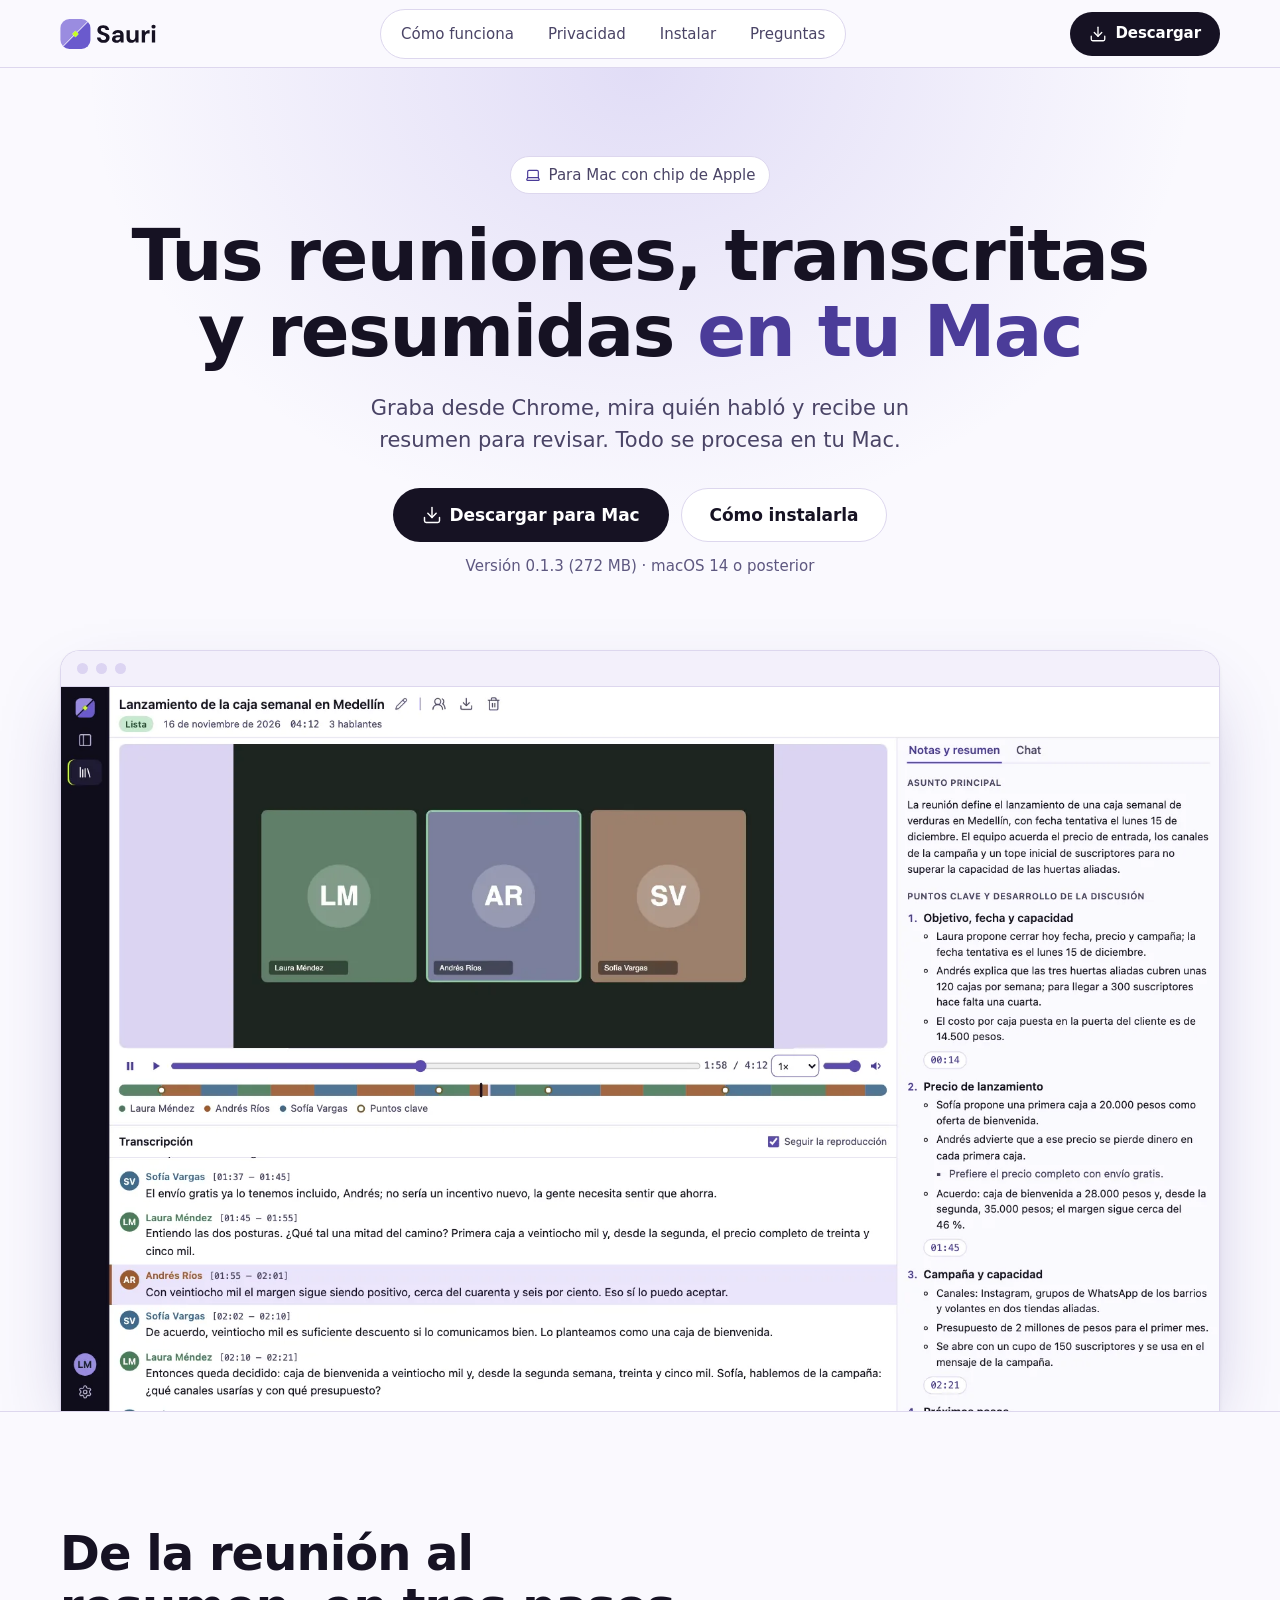
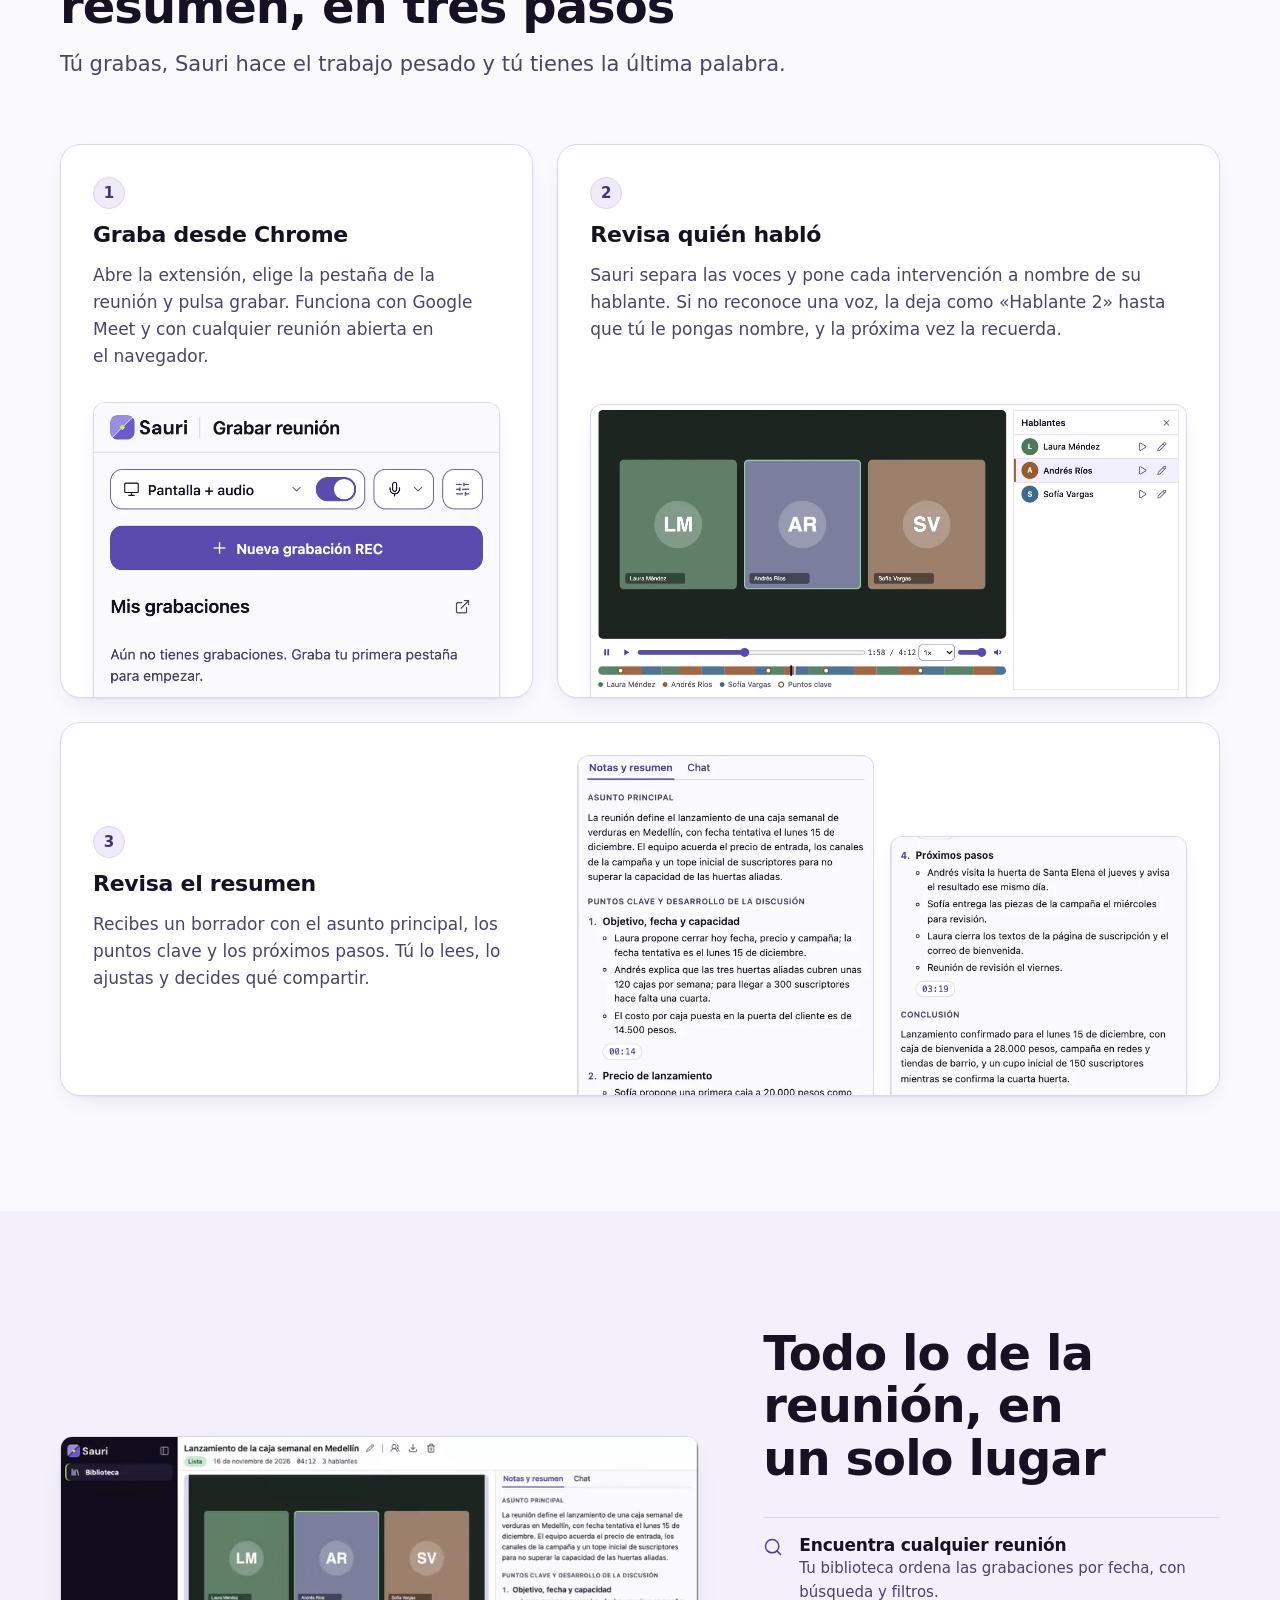
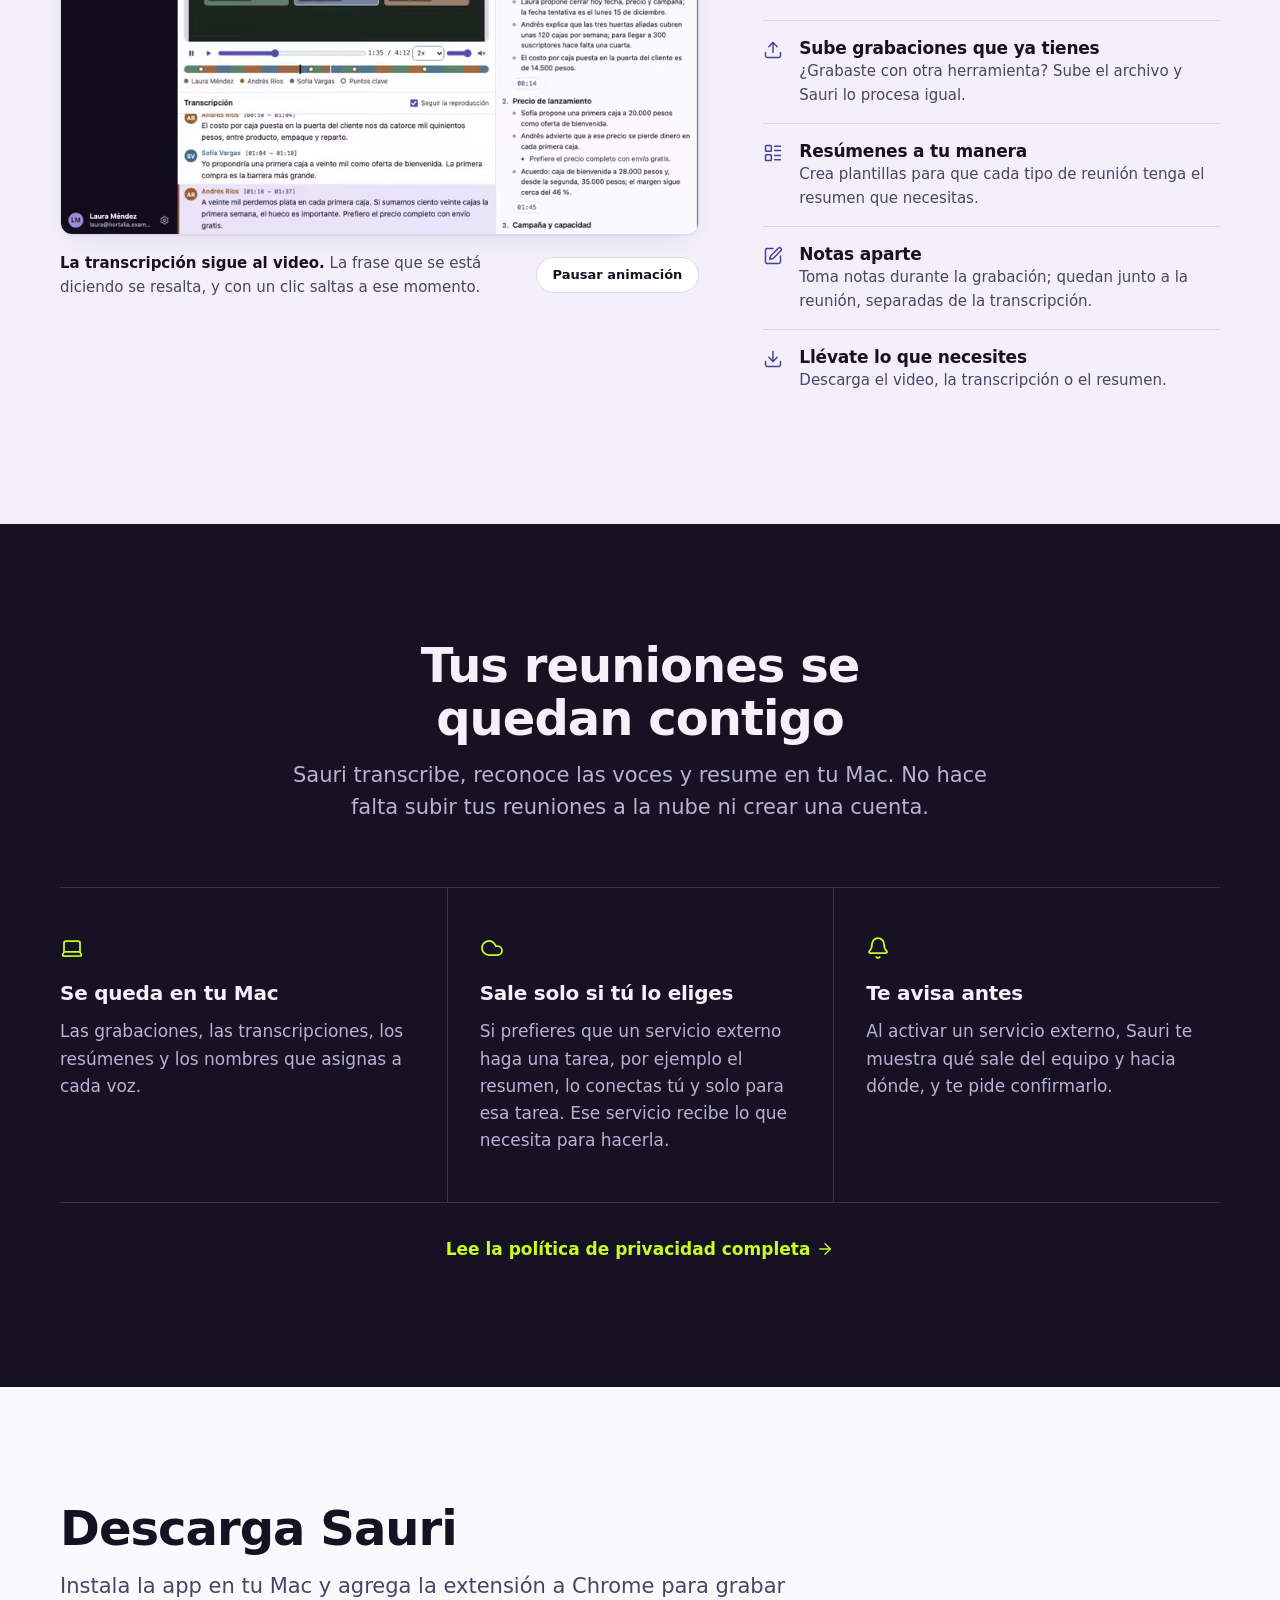
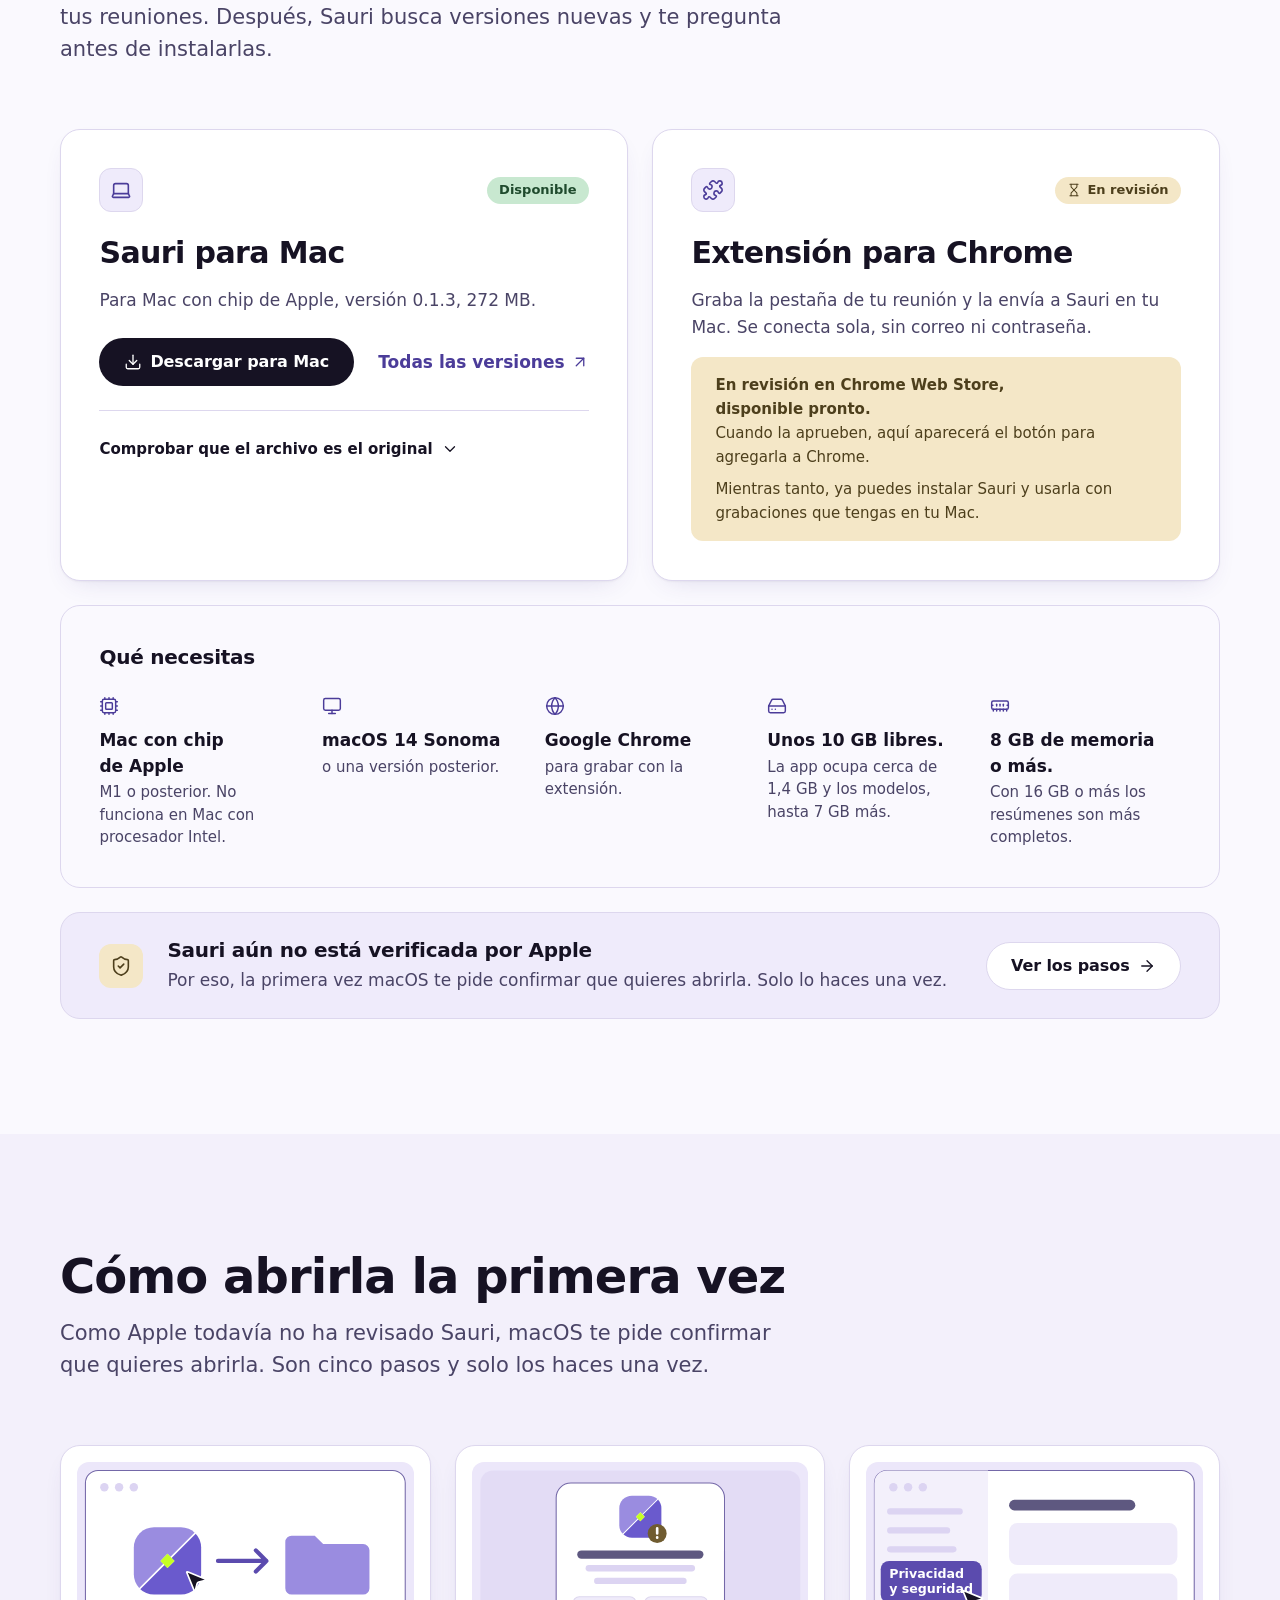
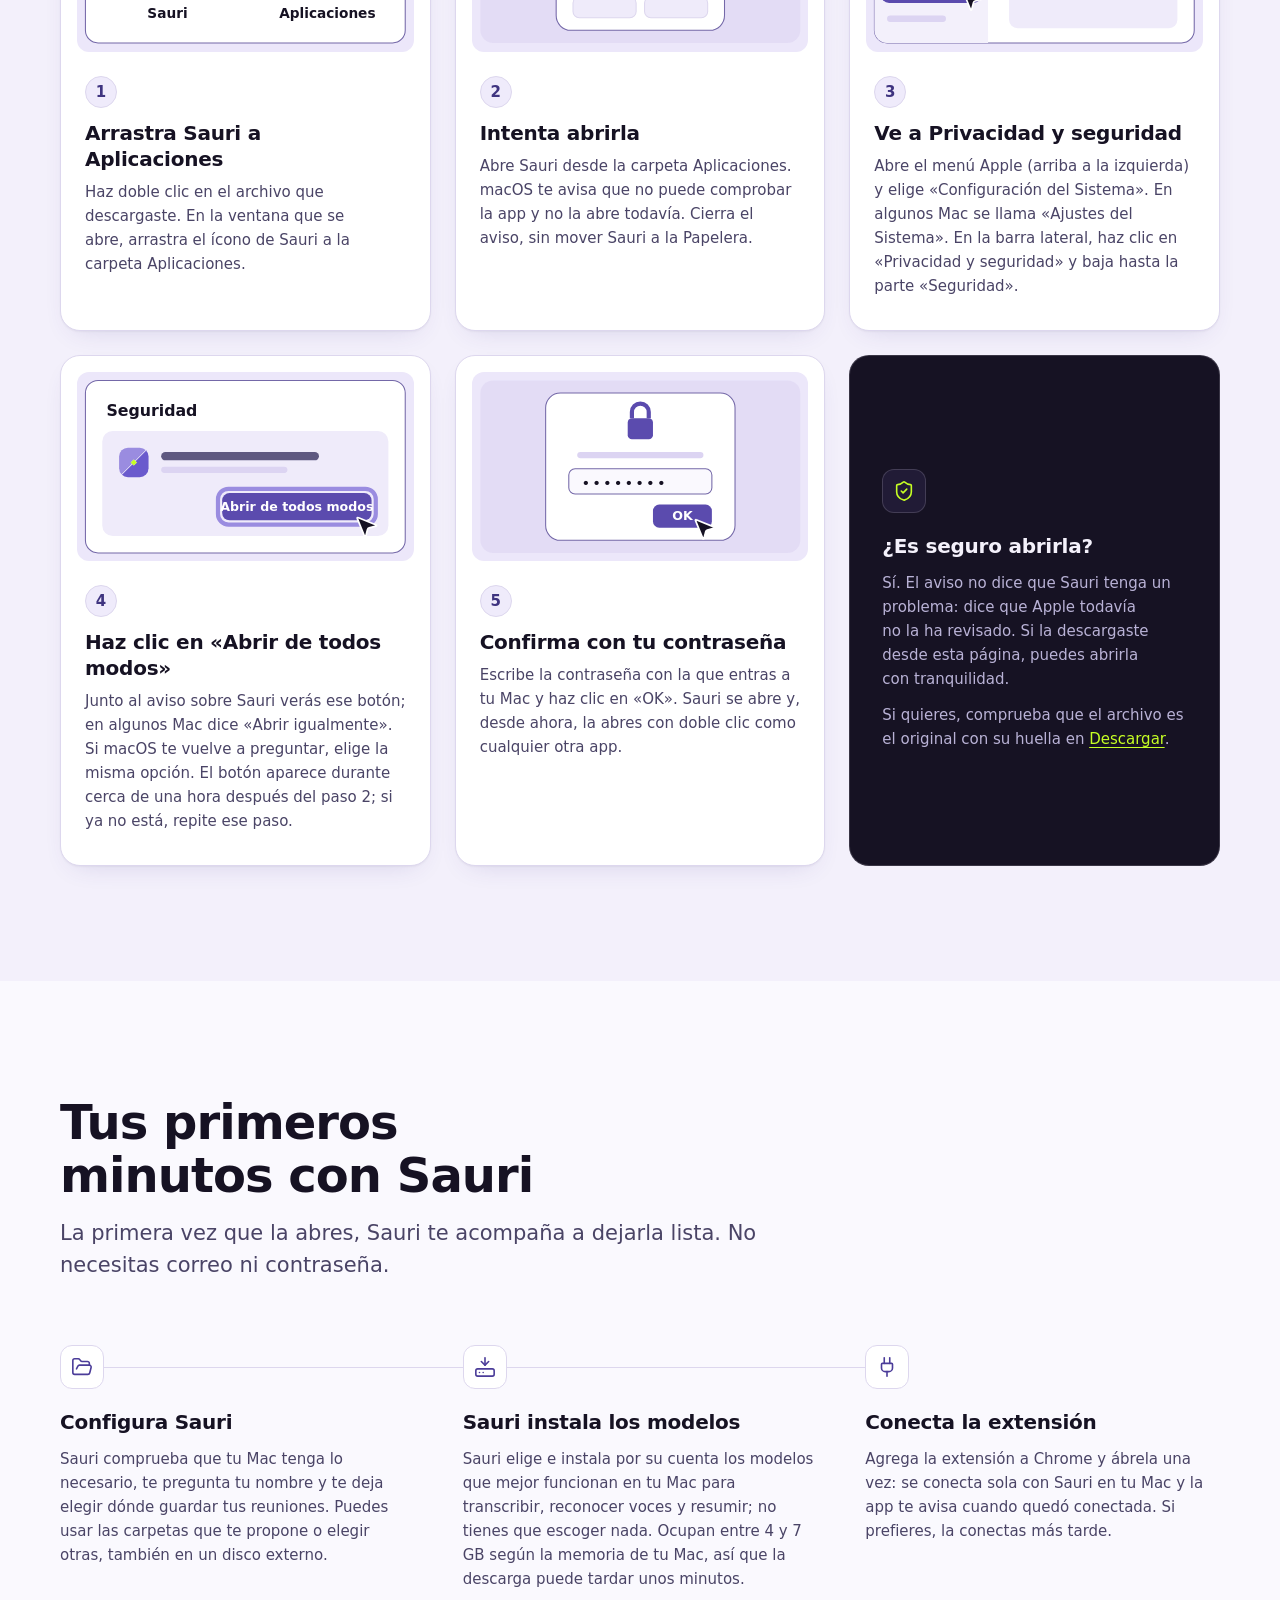
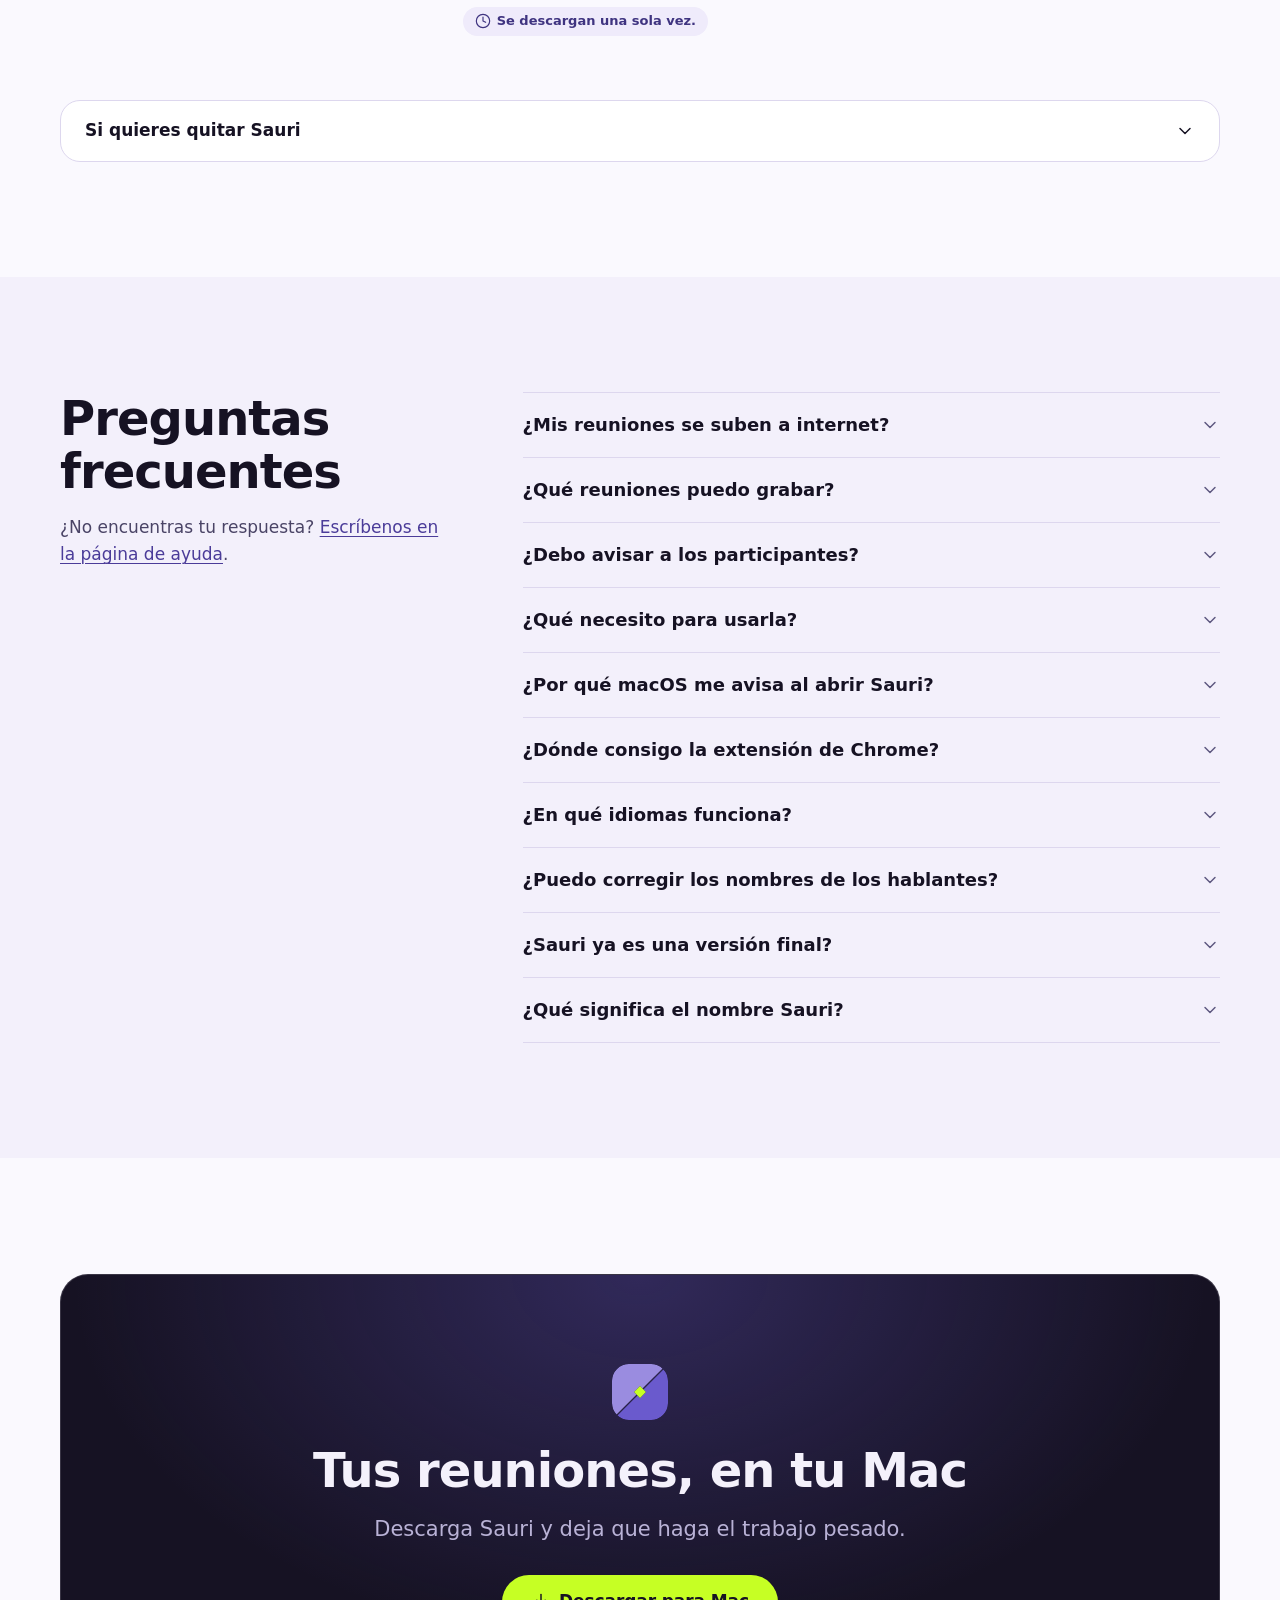
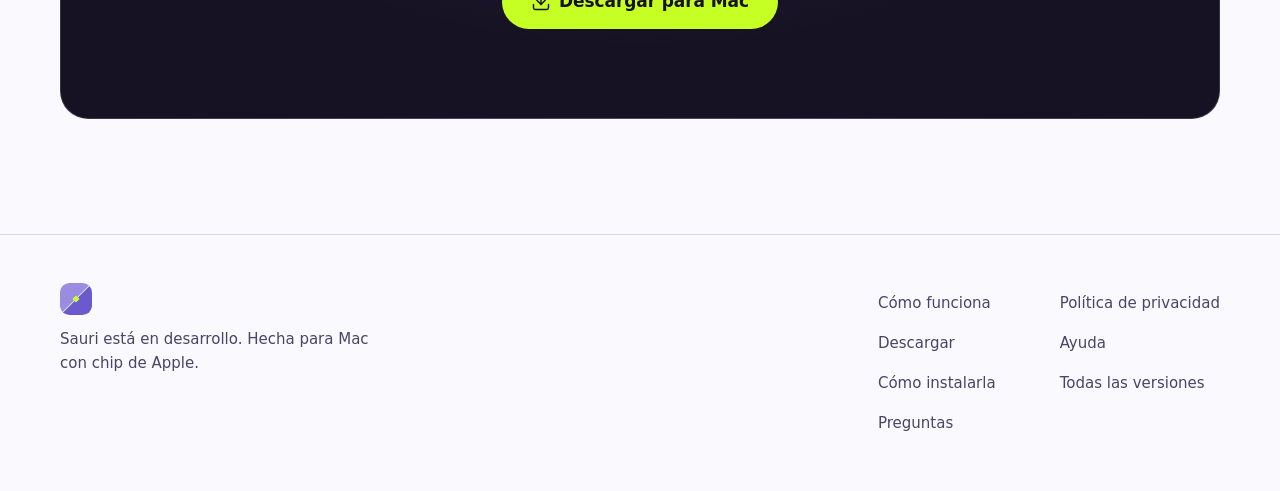
==== commit 45657cae: "Landing: Sauri 0.1.3 en la descarga Co-Authored-By: Claude Opus 5.5 <noreply@anthropic.com>" ====
--- a/index.html
+++ b/index.html
@@ -16,10 +16,10 @@
   -->
   <script id="sauri-release" type="application/json">
     {
-      "version": "0.1.2",
-      "downloadUrl": "https://github.com/lufermalgo/sauri-app/releases/download/v0.1.2/Sauri-0.1.2-mac-arm64.dmg",
+      "version": "0.1.3",
+      "downloadUrl": "https://github.com/lufermalgo/sauri-app/releases/download/v0.1.3/Sauri-0.1.3-mac-arm64.dmg",
       "fileSize": "272 MB",
-      "sha256": "fdb20cc0987769332afce0cd4742706eecf7bcfe4d9ce6e14bdc085eac59e468",
+      "sha256": "d733b1c9ed8fa7ab5c1f92e4d6c64de05d22ced6ea168b051d3cc60b78957bf1",
       "releasesUrl": "https://github.com/lufermalgo/sauri-app/releases",
       "chromeWebStoreUrl": ""
     }
@@ -41,8 +41,8 @@
   <link rel="icon" type="image/svg+xml" href="assets/brand/sauri-isotype-small.svg">
   <link rel="apple-touch-icon" href="assets/brand/apple-touch-icon.png">
   <link rel="preload" as="image" href="assets/meeting-detail.webp" type="image/webp">
-  <link rel="stylesheet" href="tokens.css?v=0.1.2-2">
-  <link rel="stylesheet" href="styles.css?v=0.1.2-2">
+  <link rel="stylesheet" href="tokens.css?v=0.1.3-1">
+  <link rel="stylesheet" href="styles.css?v=0.1.3-1">
 </head>
 <body>
   <a class="skip-link" href="#contenido">Saltar al contenido</a>
@@ -333,7 +333,7 @@
             <li><svg class="icon" width="20" height="20" aria-hidden="true"><use href="#i-cpu"/></svg><p><strong>Mac con chip de Apple</strong> M1 o posterior. No funciona en Mac con procesador Intel.</p></li>
             <li><svg class="icon" width="20" height="20" aria-hidden="true"><use href="#i-monitor"/></svg><p><strong>macOS 14 Sonoma</strong> o una versión posterior.</p></li>
             <li><svg class="icon" width="20" height="20" aria-hidden="true"><use href="#i-globe"/></svg><p><strong>Google Chrome</strong> para grabar con la extensión.</p></li>
-            <li><svg class="icon" width="20" height="20" aria-hidden="true"><use href="#i-hard-drive"/></svg><p><strong>Unos 10 GB libres.</strong> La app ocupa cerca de 1,4 GB y los modelos, hasta 8 GB más.</p></li>
+            <li><svg class="icon" width="20" height="20" aria-hidden="true"><use href="#i-hard-drive"/></svg><p><strong>Unos 10 GB libres.</strong> La app ocupa cerca de 1,4 GB y los modelos, hasta 7 GB más.</p></li>
             <li><svg class="icon" width="20" height="20" aria-hidden="true"><use href="#i-memory"/></svg><p><strong>8 GB de memoria o más.</strong> Con 16 GB o más los resúmenes son más completos.</p></li>
           </ul>
         </div>
@@ -484,7 +484,7 @@
           <li class="setup__step reveal">
             <span class="icon-tile" aria-hidden="true"><svg class="icon" width="22" height="22"><use href="#i-models"/></svg></span>
             <h3>Sauri instala los modelos</h3>
-            <p>Sauri elige e instala por su cuenta los modelos que mejor funcionan en tu Mac para transcribir, reconocer voces y resumir; no tienes que escoger nada. Ocupan entre 4 y 8 GB según la memoria de tu Mac, así que la descarga puede tardar unos minutos.</p>
+            <p>Sauri elige e instala por su cuenta los modelos que mejor funcionan en tu Mac para transcribir, reconocer voces y resumir; no tienes que escoger nada. Ocupan entre 4 y 7 GB según la memoria de tu Mac, así que la descarga puede tardar unos minutos.</p>
             <p class="setup__note"><svg class="icon" width="16" height="16" aria-hidden="true"><use href="#i-clock"/></svg>Se descargan una sola vez.</p>
           </li>
           <li class="setup__step reveal">
@@ -592,7 +592,7 @@
     </div>
   </footer>
 
-  <script src="release.js?v=0.1.2-2" defer></script>
-  <script src="motion.js?v=0.1.2-2" defer></script>
+  <script src="release.js?v=0.1.3-1" defer></script>
+  <script src="motion.js?v=0.1.3-1" defer></script>
 </body>
 </html>
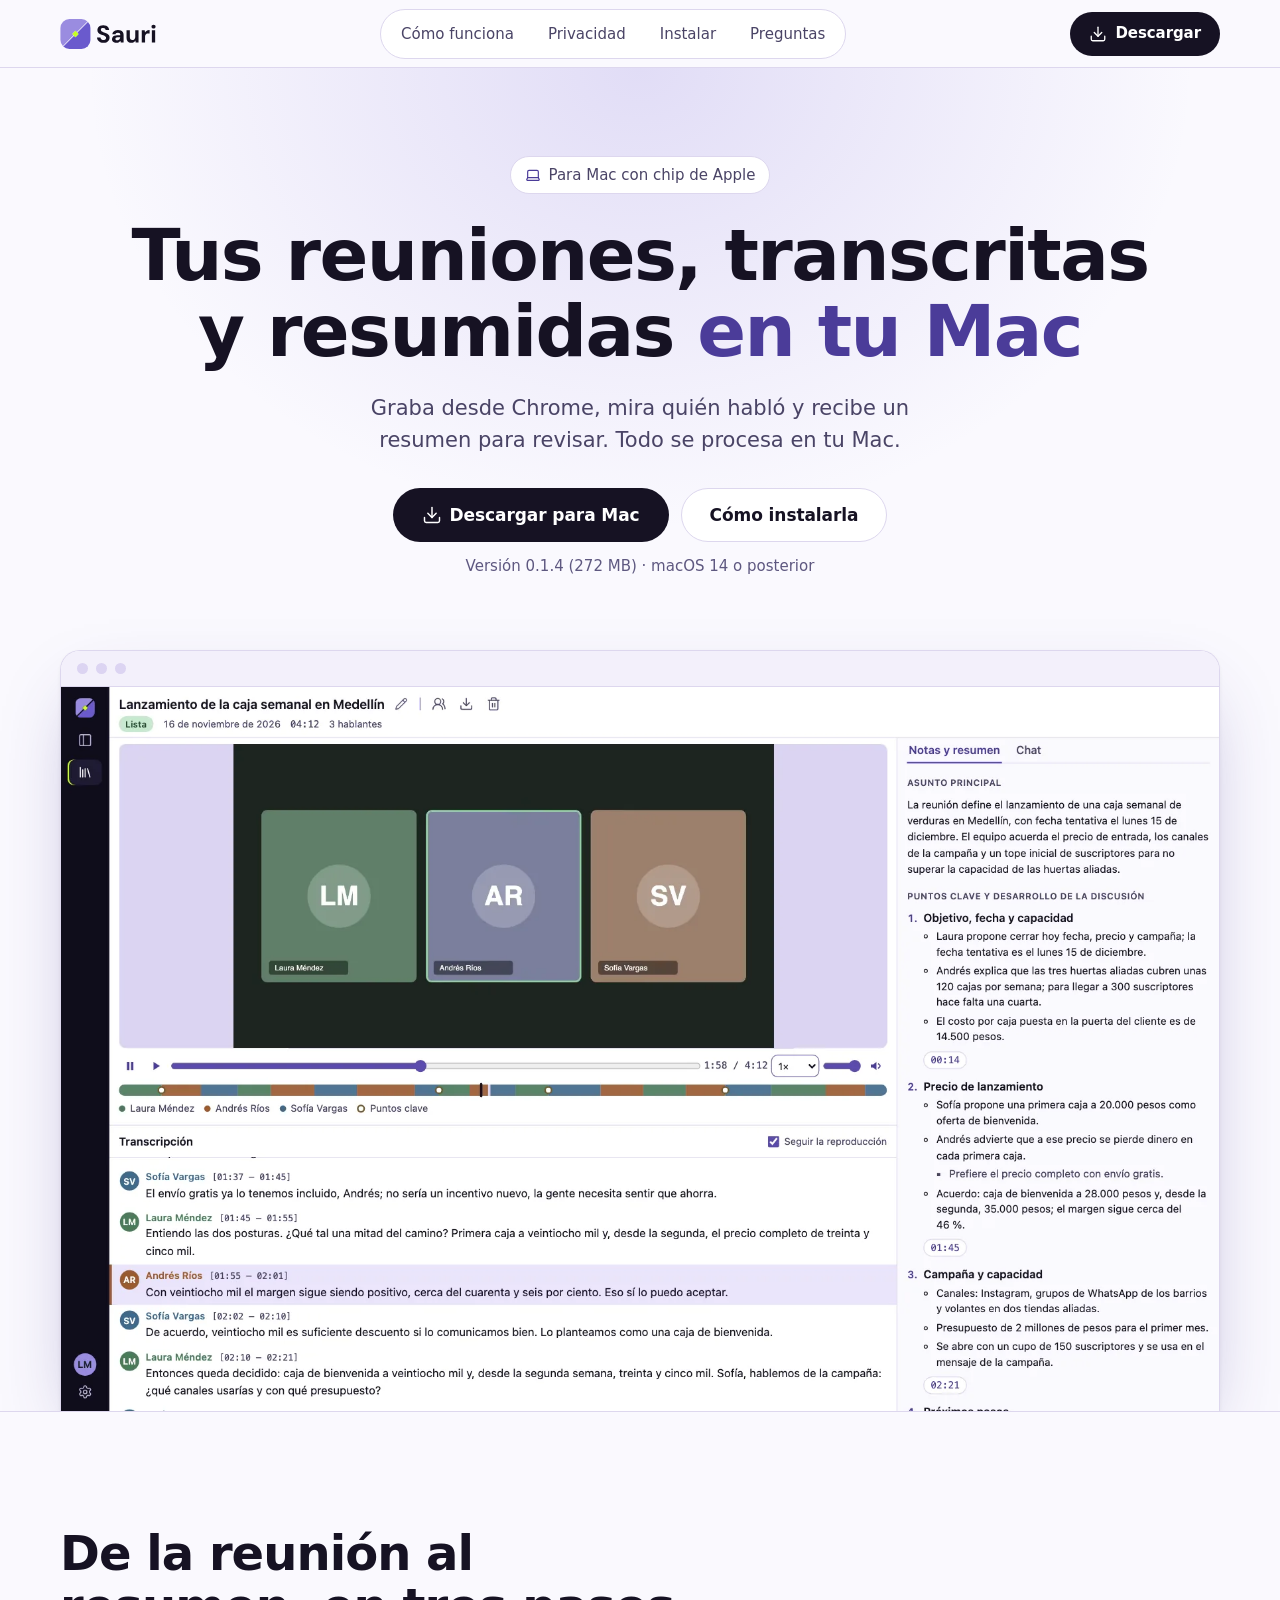
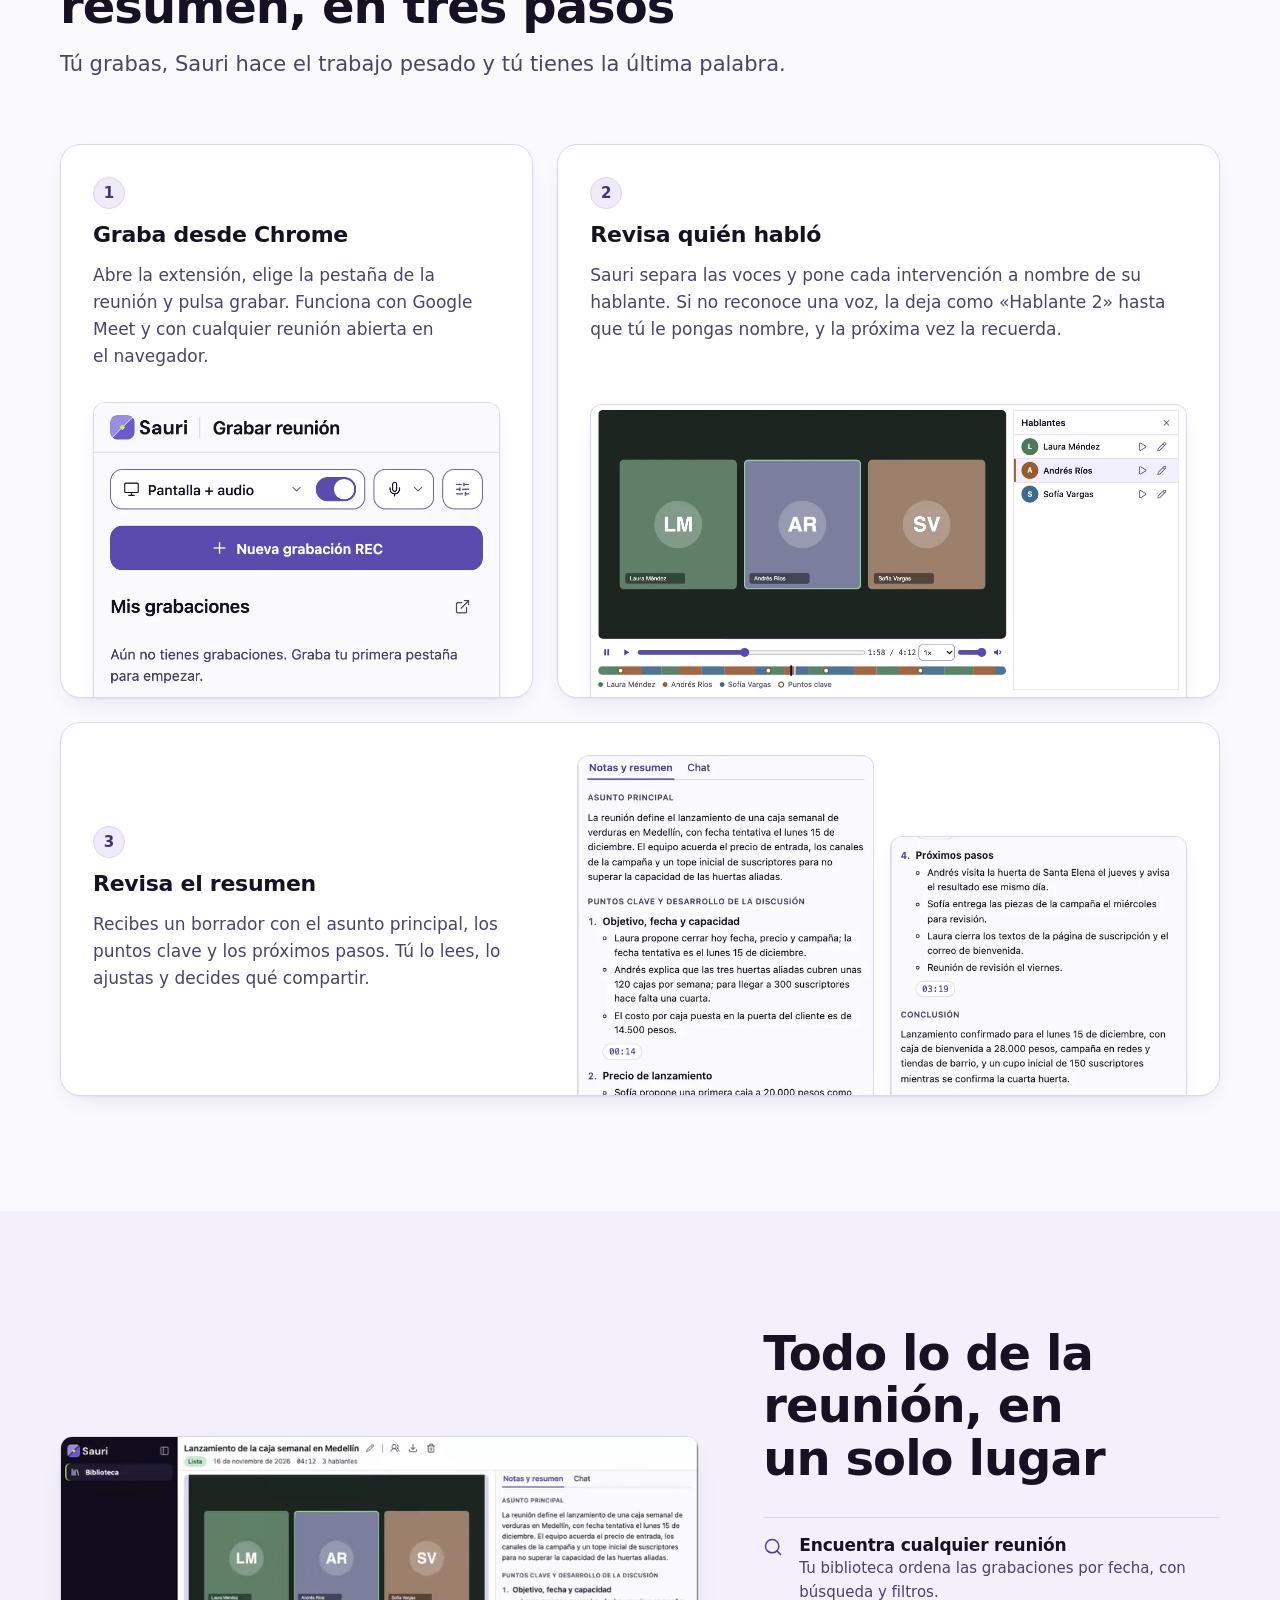
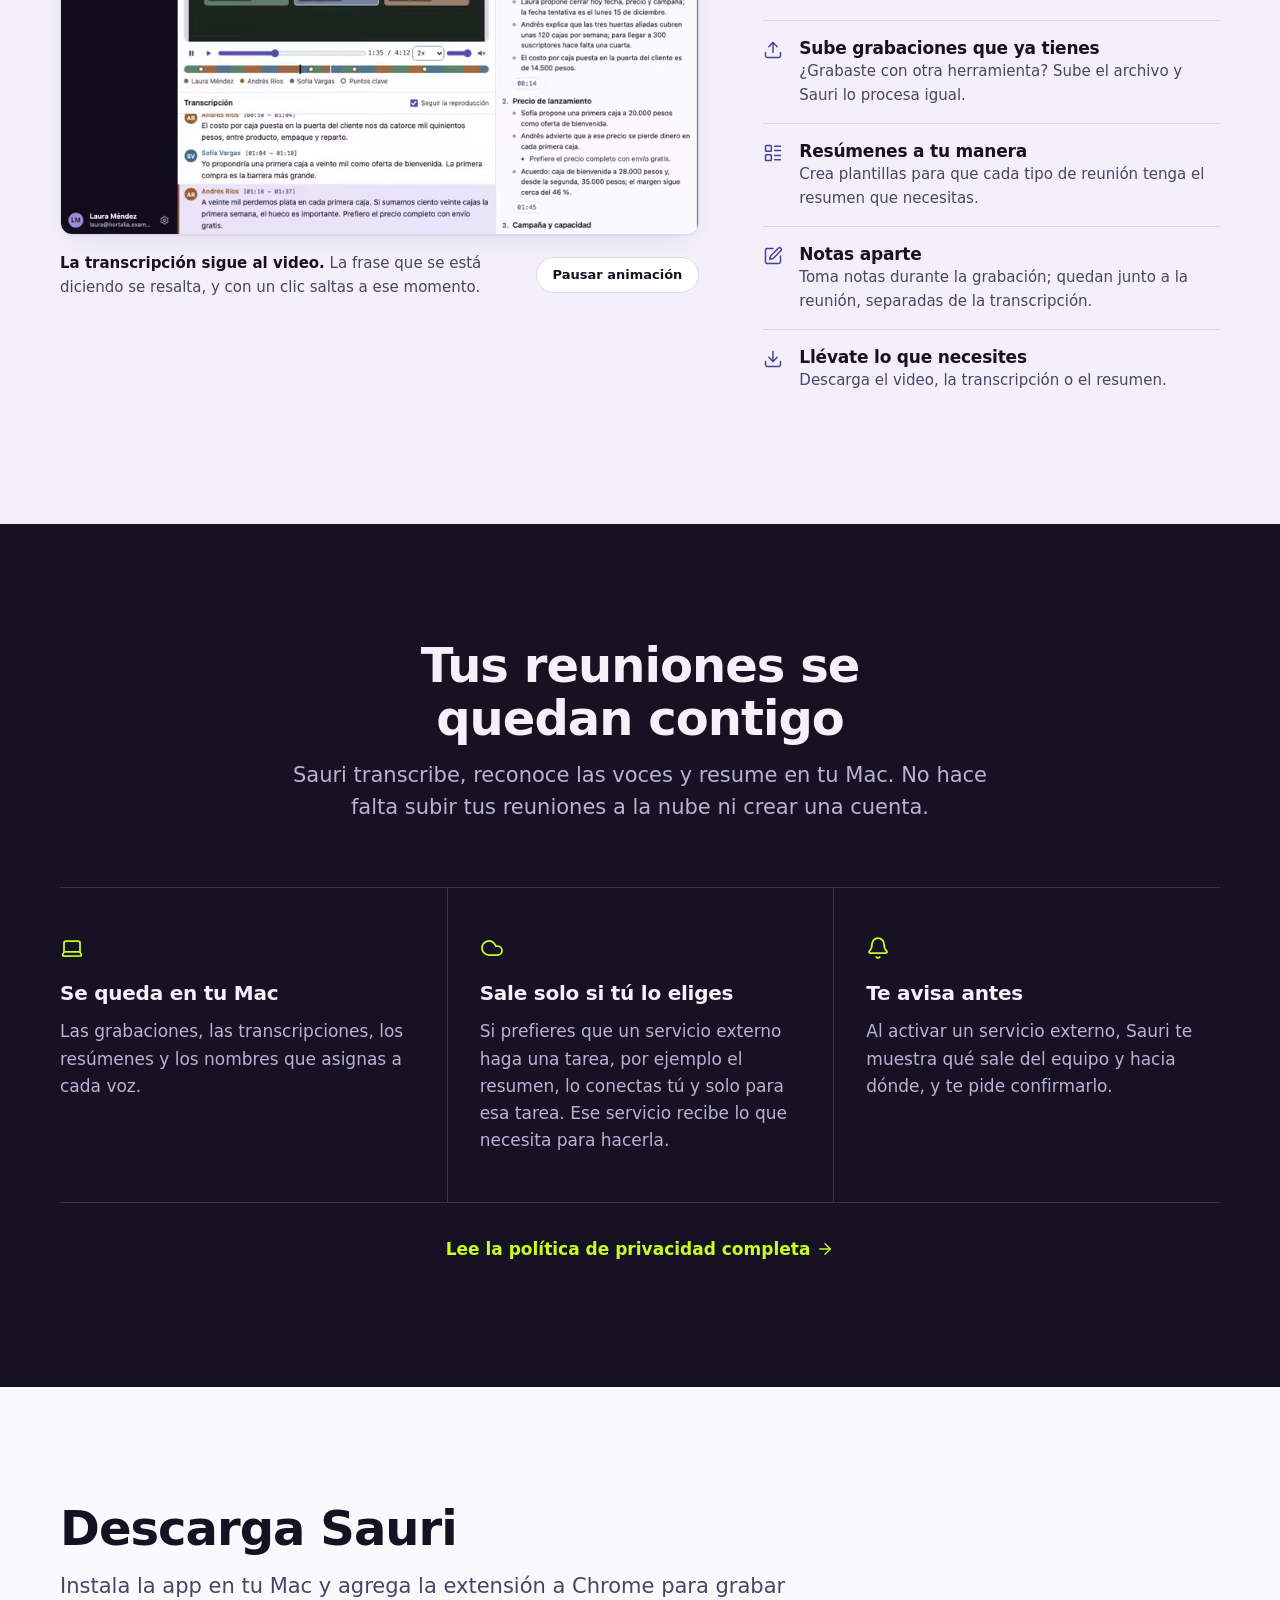
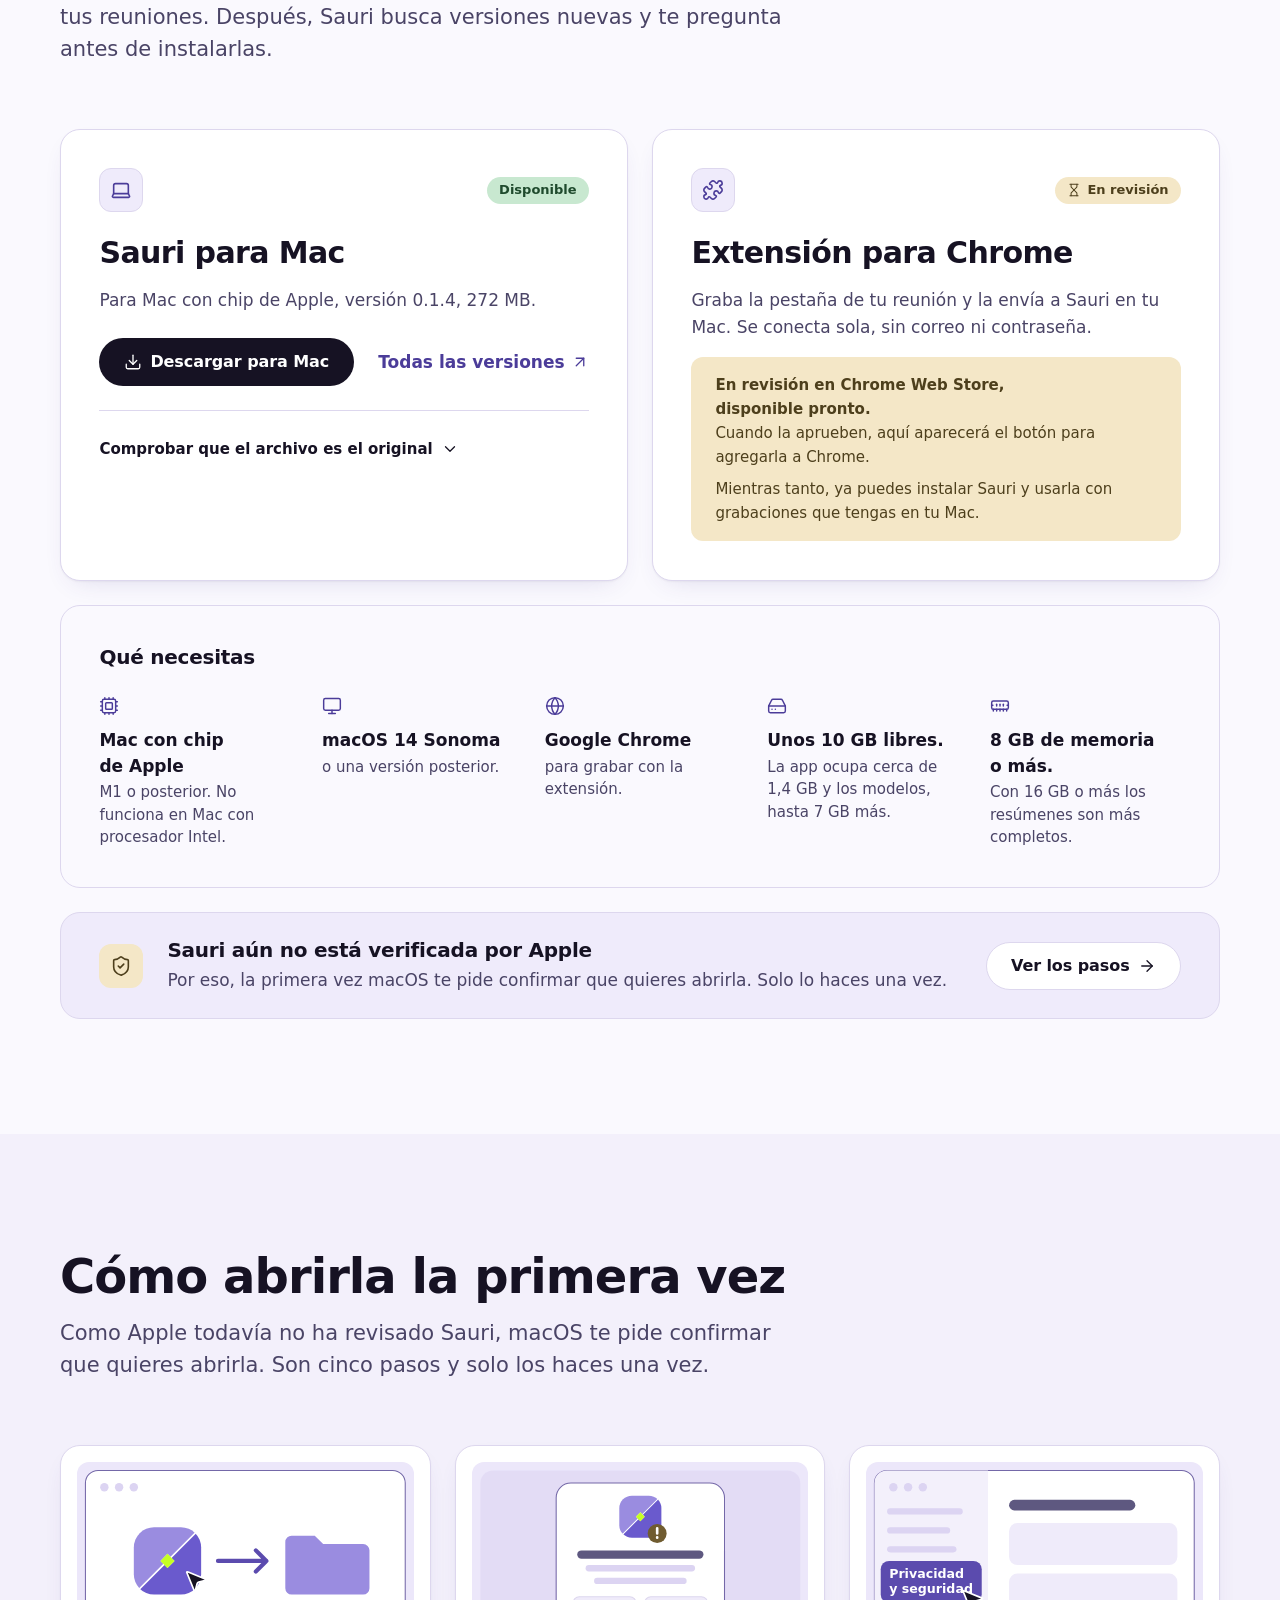
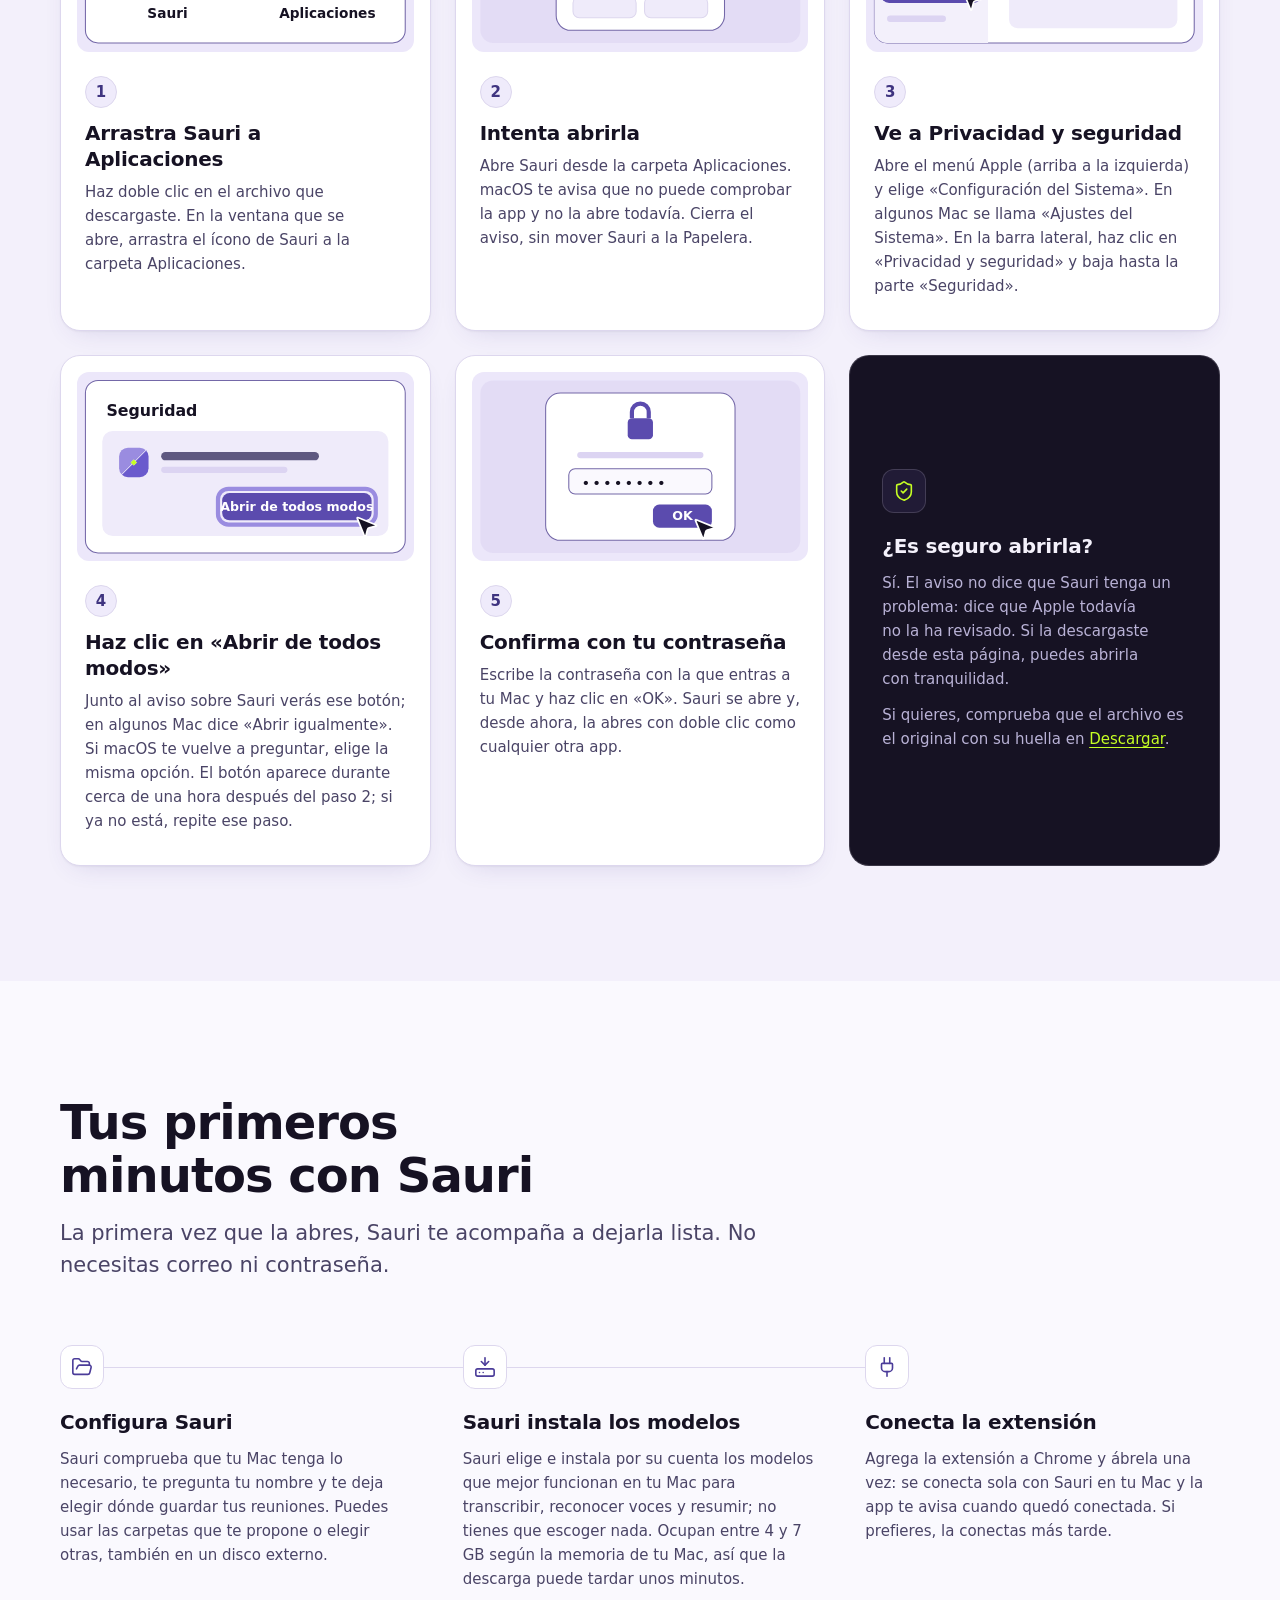
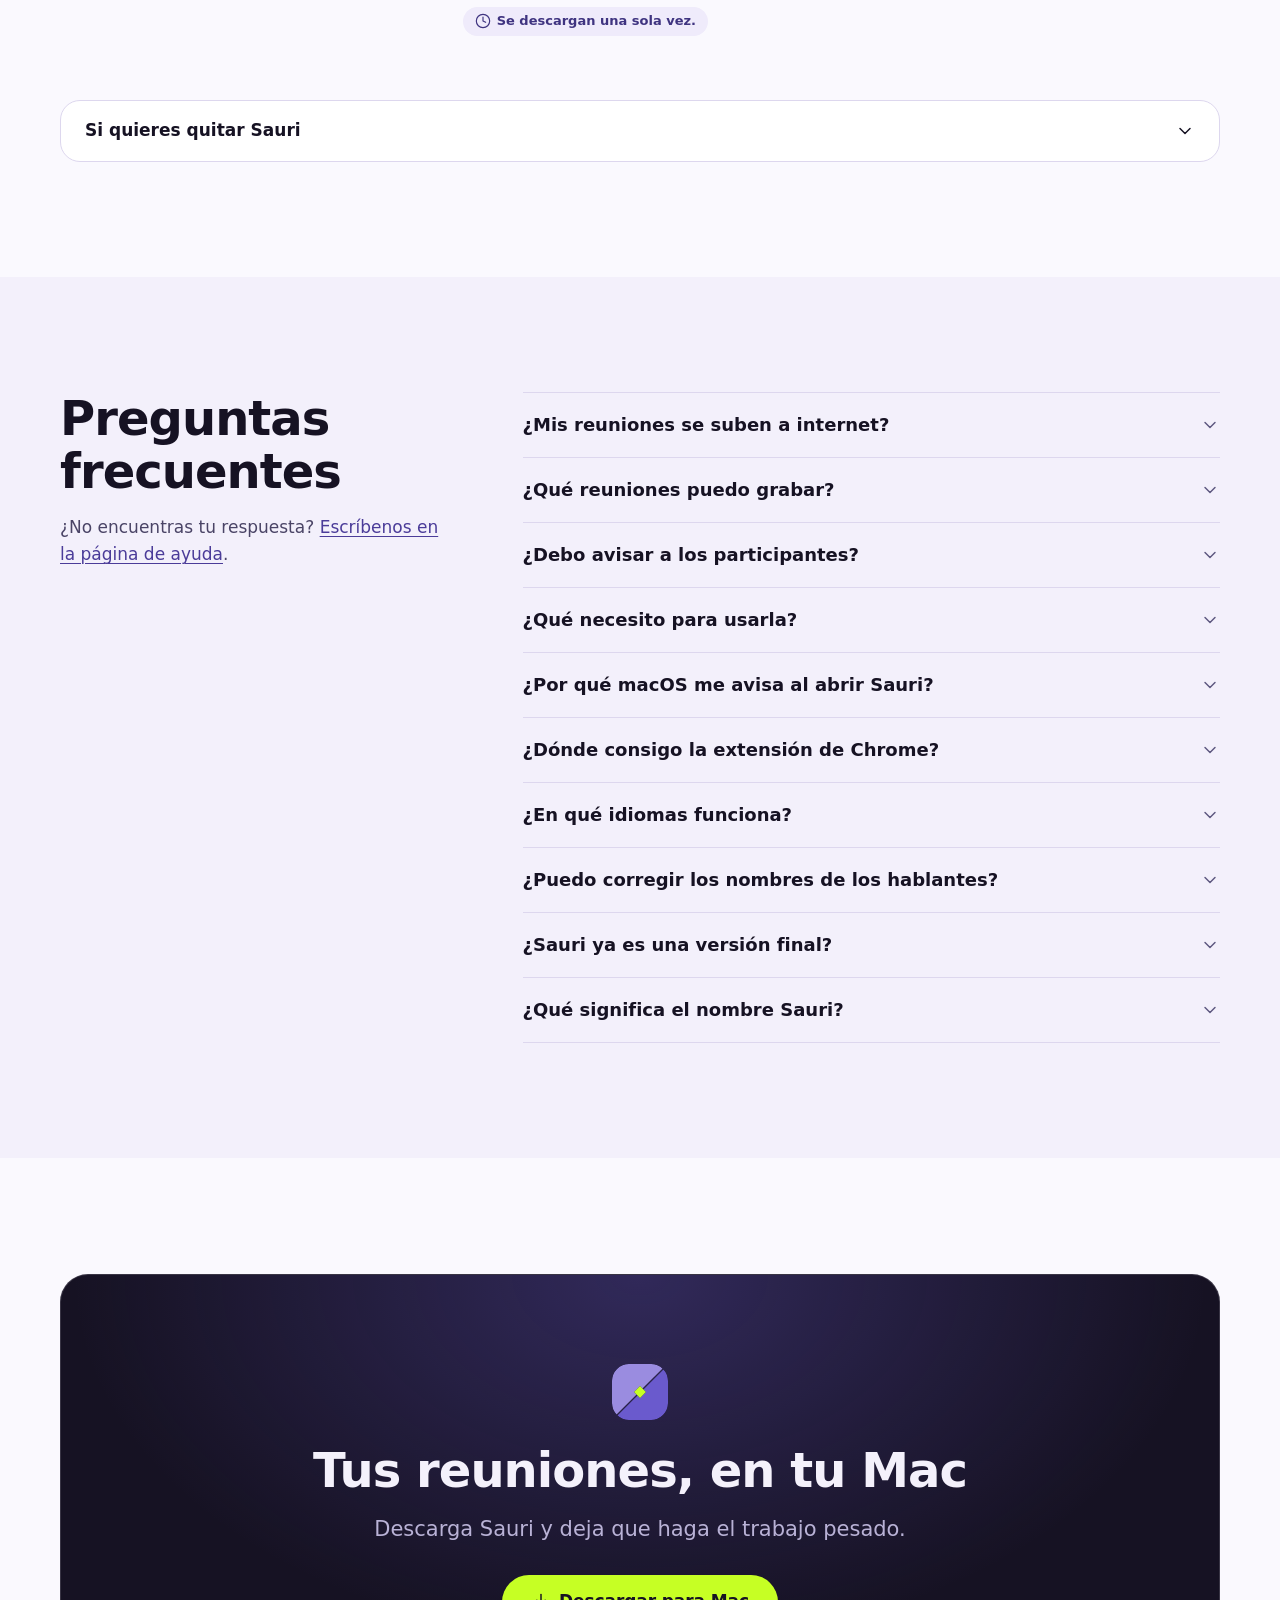
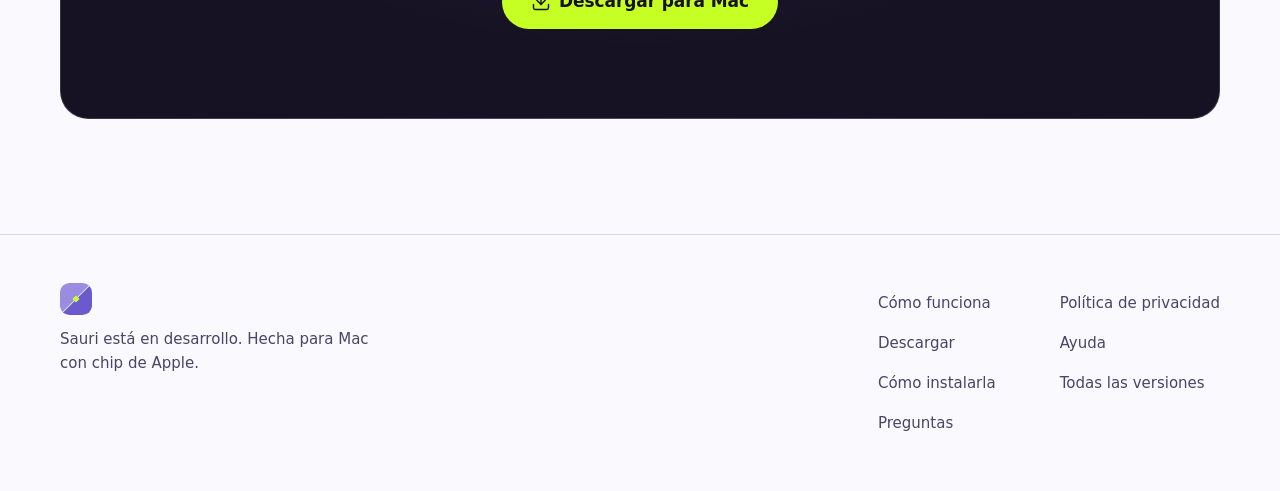
==== commit 6dbcb149: "Landing: Sauri 0.1.4 en la descarga Co-Authored-By: Claude Opus 5.5 <noreply@anthropic.com>" ====
--- a/index.html
+++ b/index.html
@@ -16,10 +16,10 @@
   -->
   <script id="sauri-release" type="application/json">
     {
-      "version": "0.1.3",
-      "downloadUrl": "https://github.com/lufermalgo/sauri-app/releases/download/v0.1.3/Sauri-0.1.3-mac-arm64.dmg",
+      "version": "0.1.4",
+      "downloadUrl": "https://github.com/lufermalgo/sauri-app/releases/download/v0.1.4/Sauri-0.1.4-mac-arm64.dmg",
       "fileSize": "272 MB",
-      "sha256": "d733b1c9ed8fa7ab5c1f92e4d6c64de05d22ced6ea168b051d3cc60b78957bf1",
+      "sha256": "d137e70a347196f5d55a19cf8d6b9c5c112aab980f34c271a6b5fef0e3c7709d",
       "releasesUrl": "https://github.com/lufermalgo/sauri-app/releases",
       "chromeWebStoreUrl": ""
     }
@@ -41,8 +41,8 @@
   <link rel="icon" type="image/svg+xml" href="assets/brand/sauri-isotype-small.svg">
   <link rel="apple-touch-icon" href="assets/brand/apple-touch-icon.png">
   <link rel="preload" as="image" href="assets/meeting-detail.webp" type="image/webp">
-  <link rel="stylesheet" href="tokens.css?v=0.1.3-1">
-  <link rel="stylesheet" href="styles.css?v=0.1.3-1">
+  <link rel="stylesheet" href="tokens.css?v=0.1.4-1">
+  <link rel="stylesheet" href="styles.css?v=0.1.4-1">
 </head>
 <body>
   <a class="skip-link" href="#contenido">Saltar al contenido</a>
@@ -592,7 +592,7 @@
     </div>
   </footer>
 
-  <script src="release.js?v=0.1.3-1" defer></script>
-  <script src="motion.js?v=0.1.3-1" defer></script>
+  <script src="release.js?v=0.1.4-1" defer></script>
+  <script src="motion.js?v=0.1.4-1" defer></script>
 </body>
 </html>
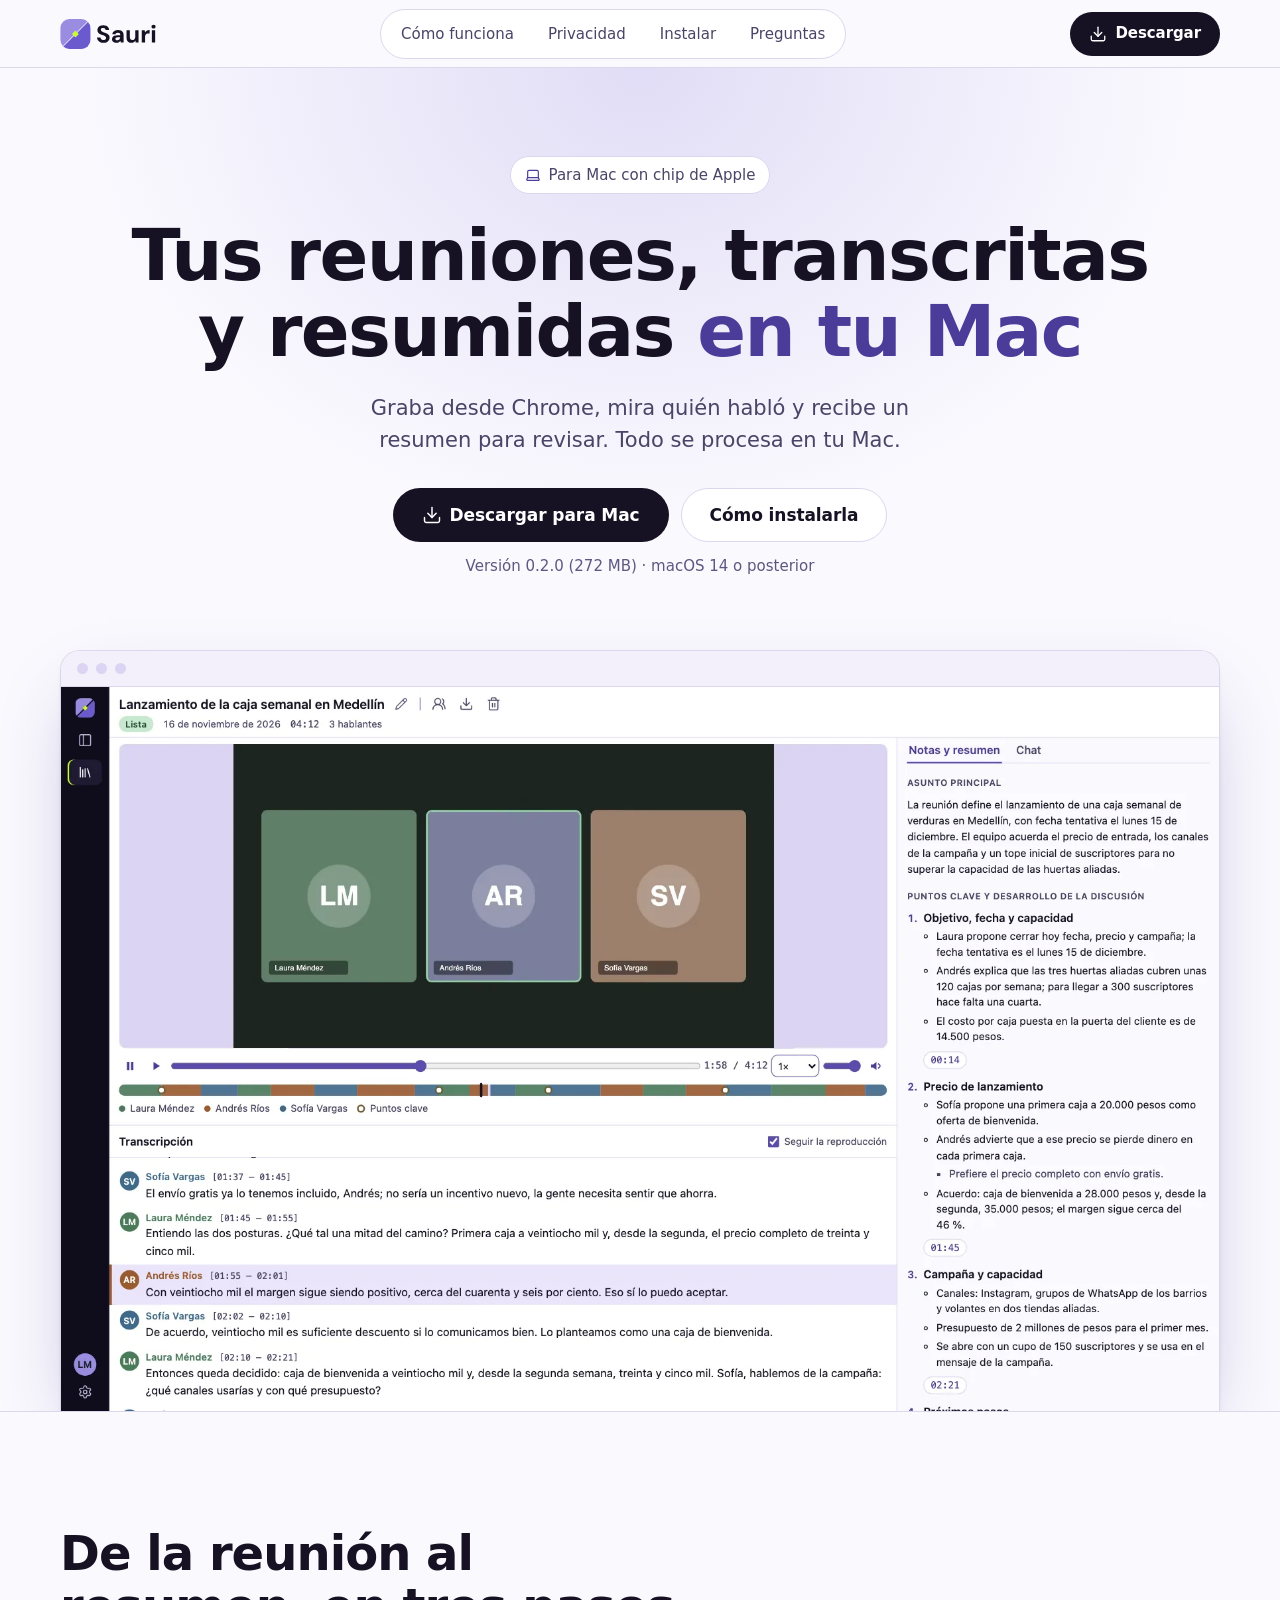
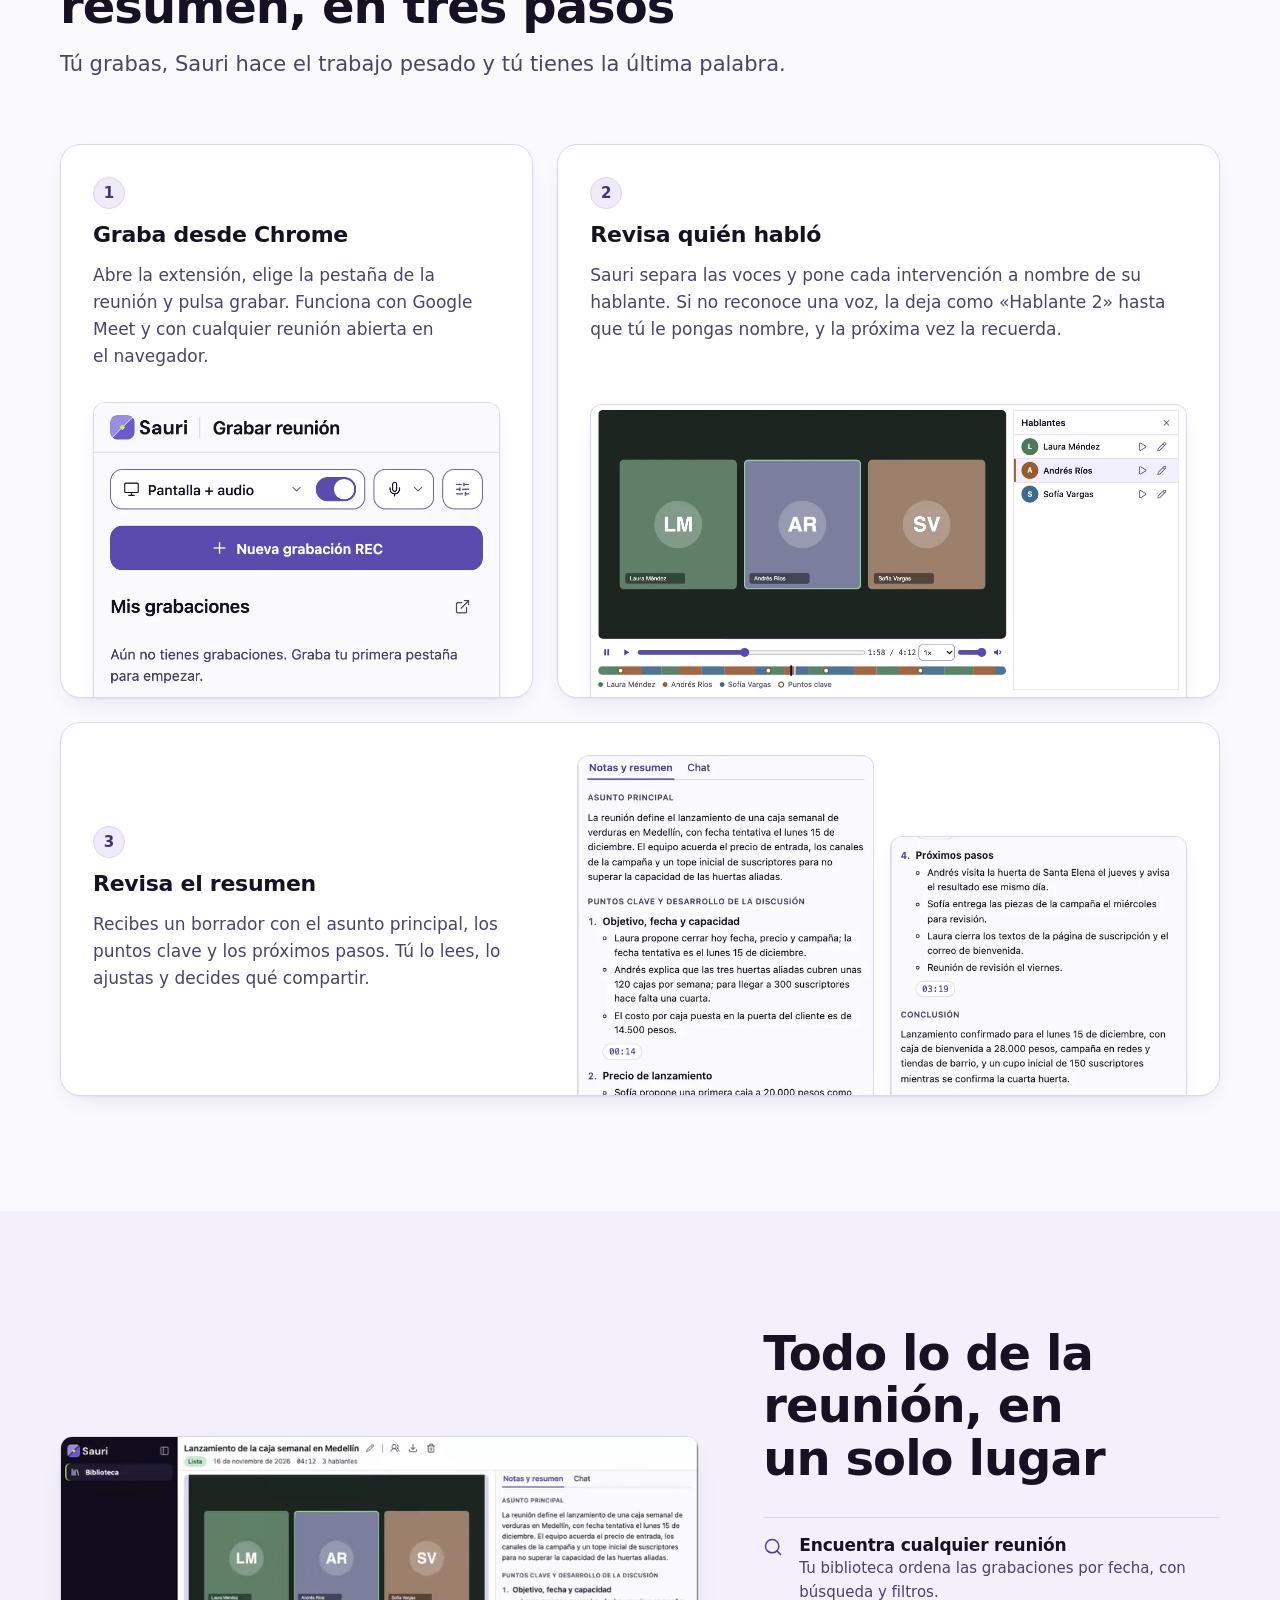
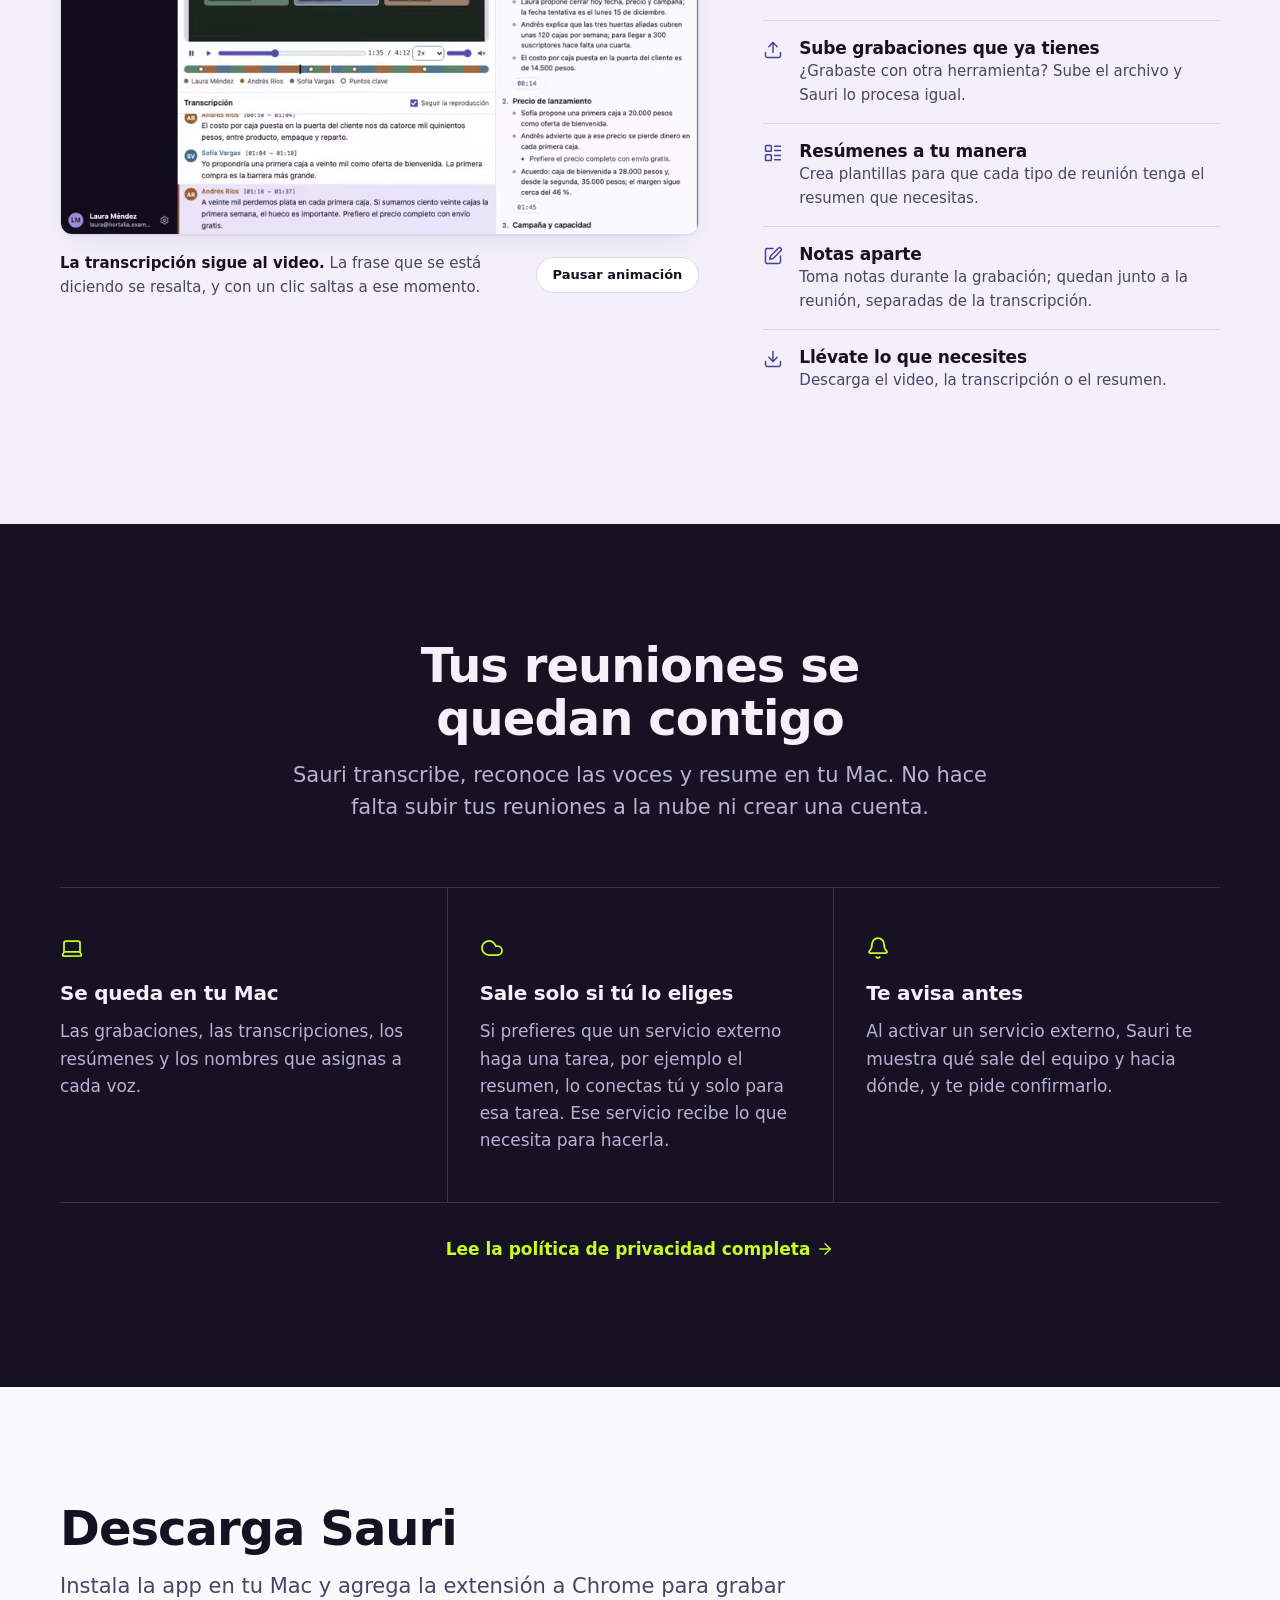
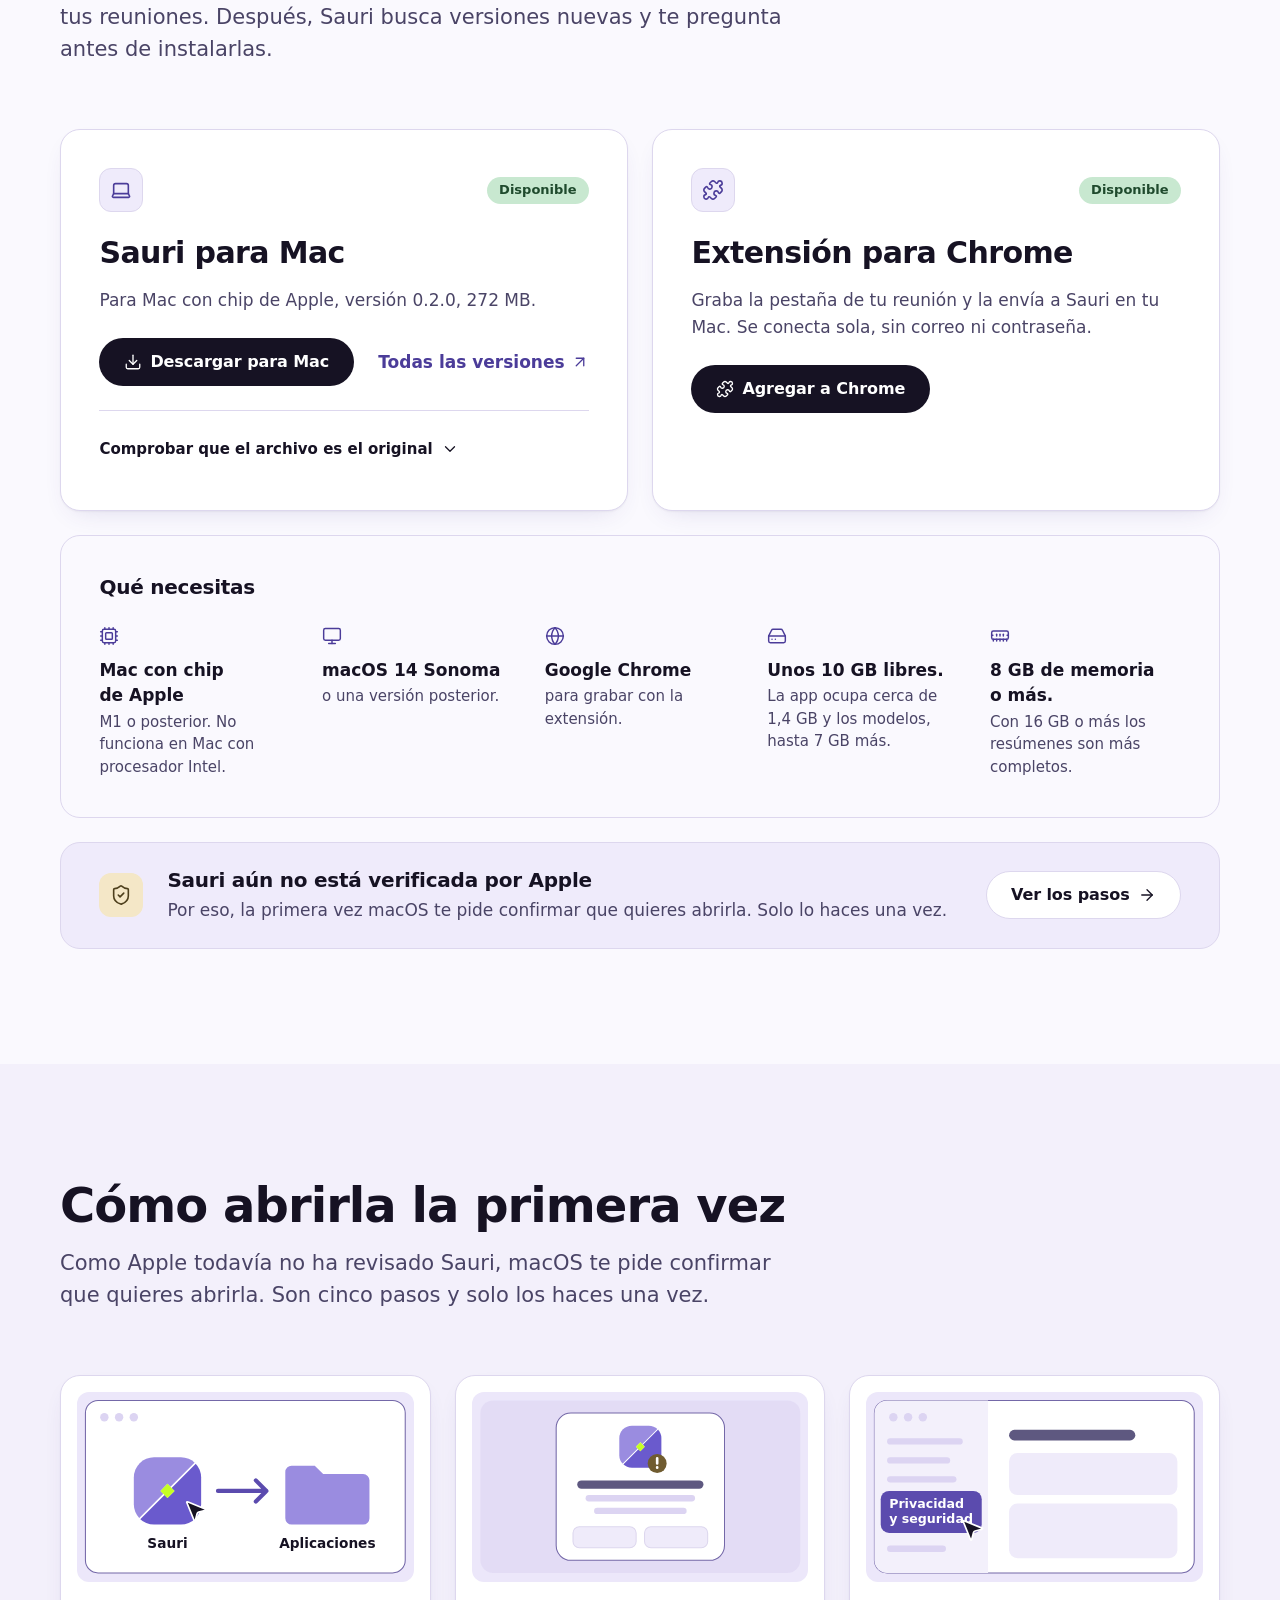
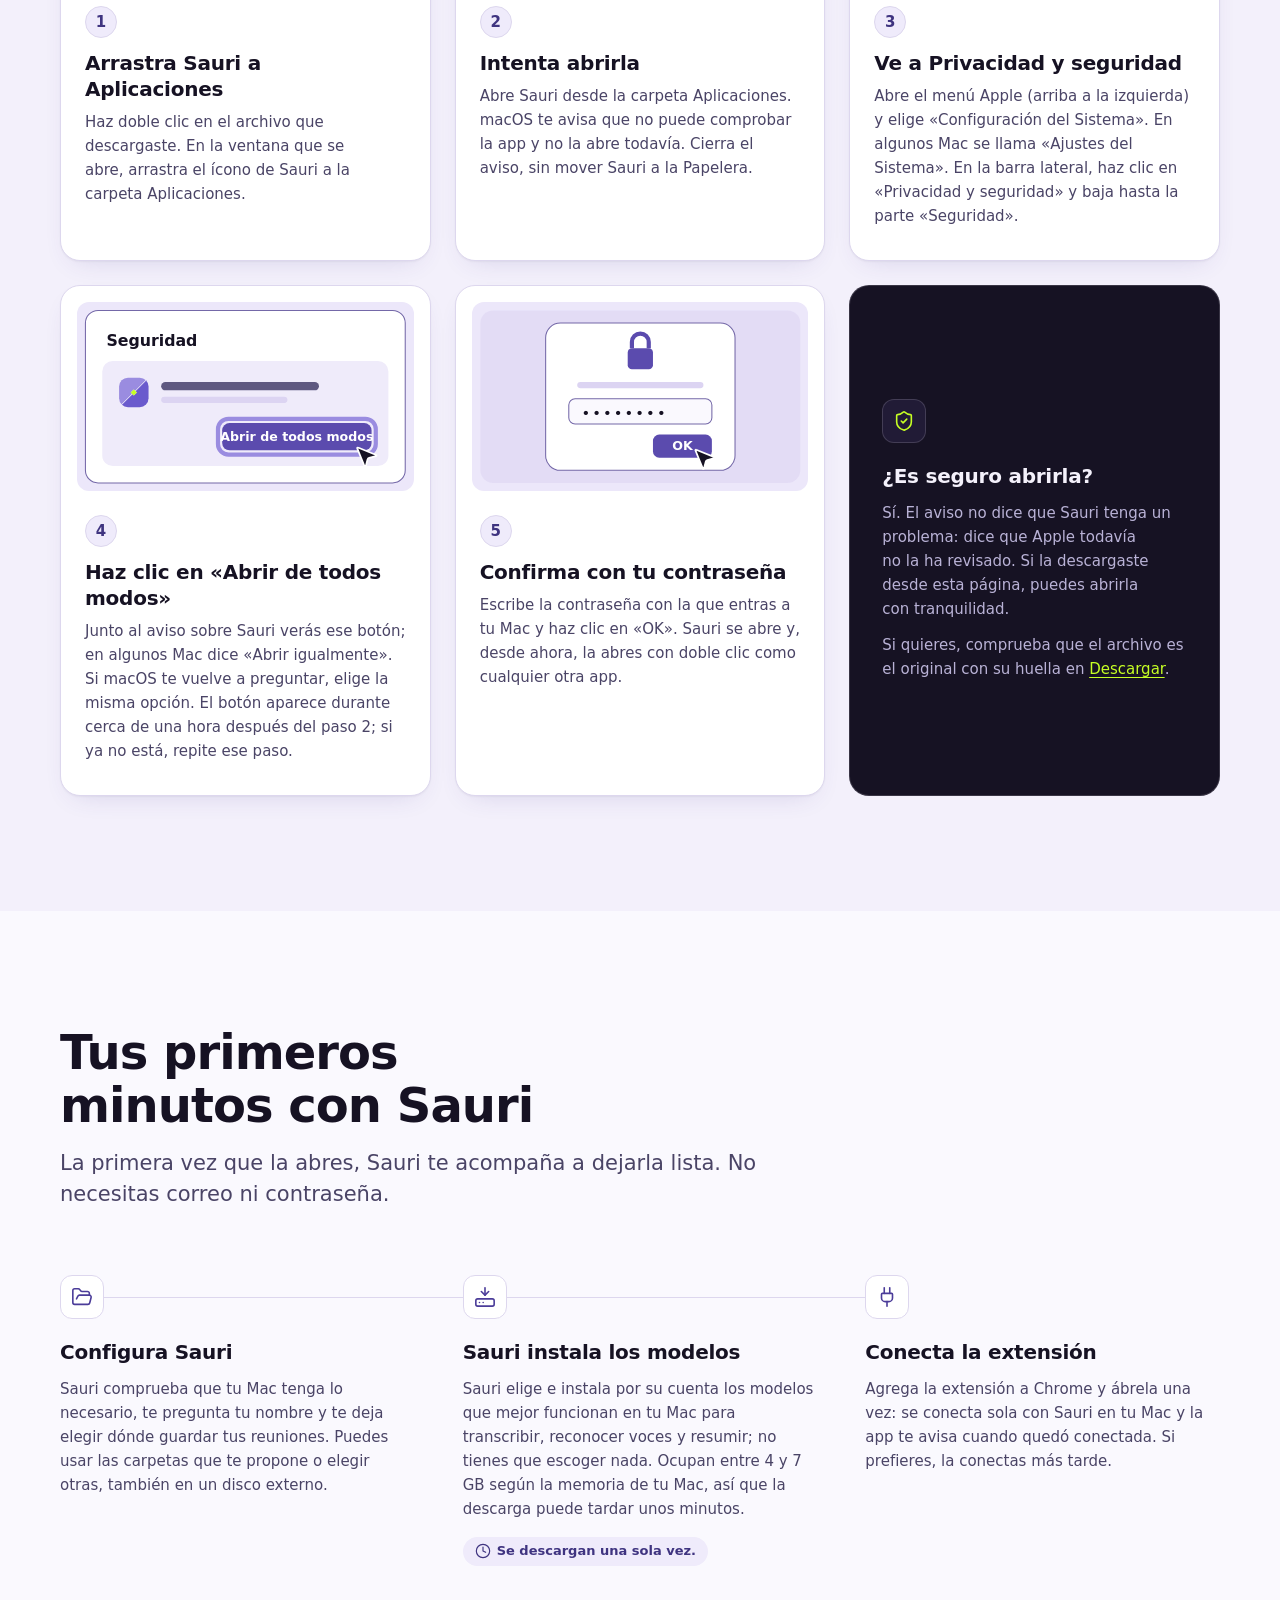
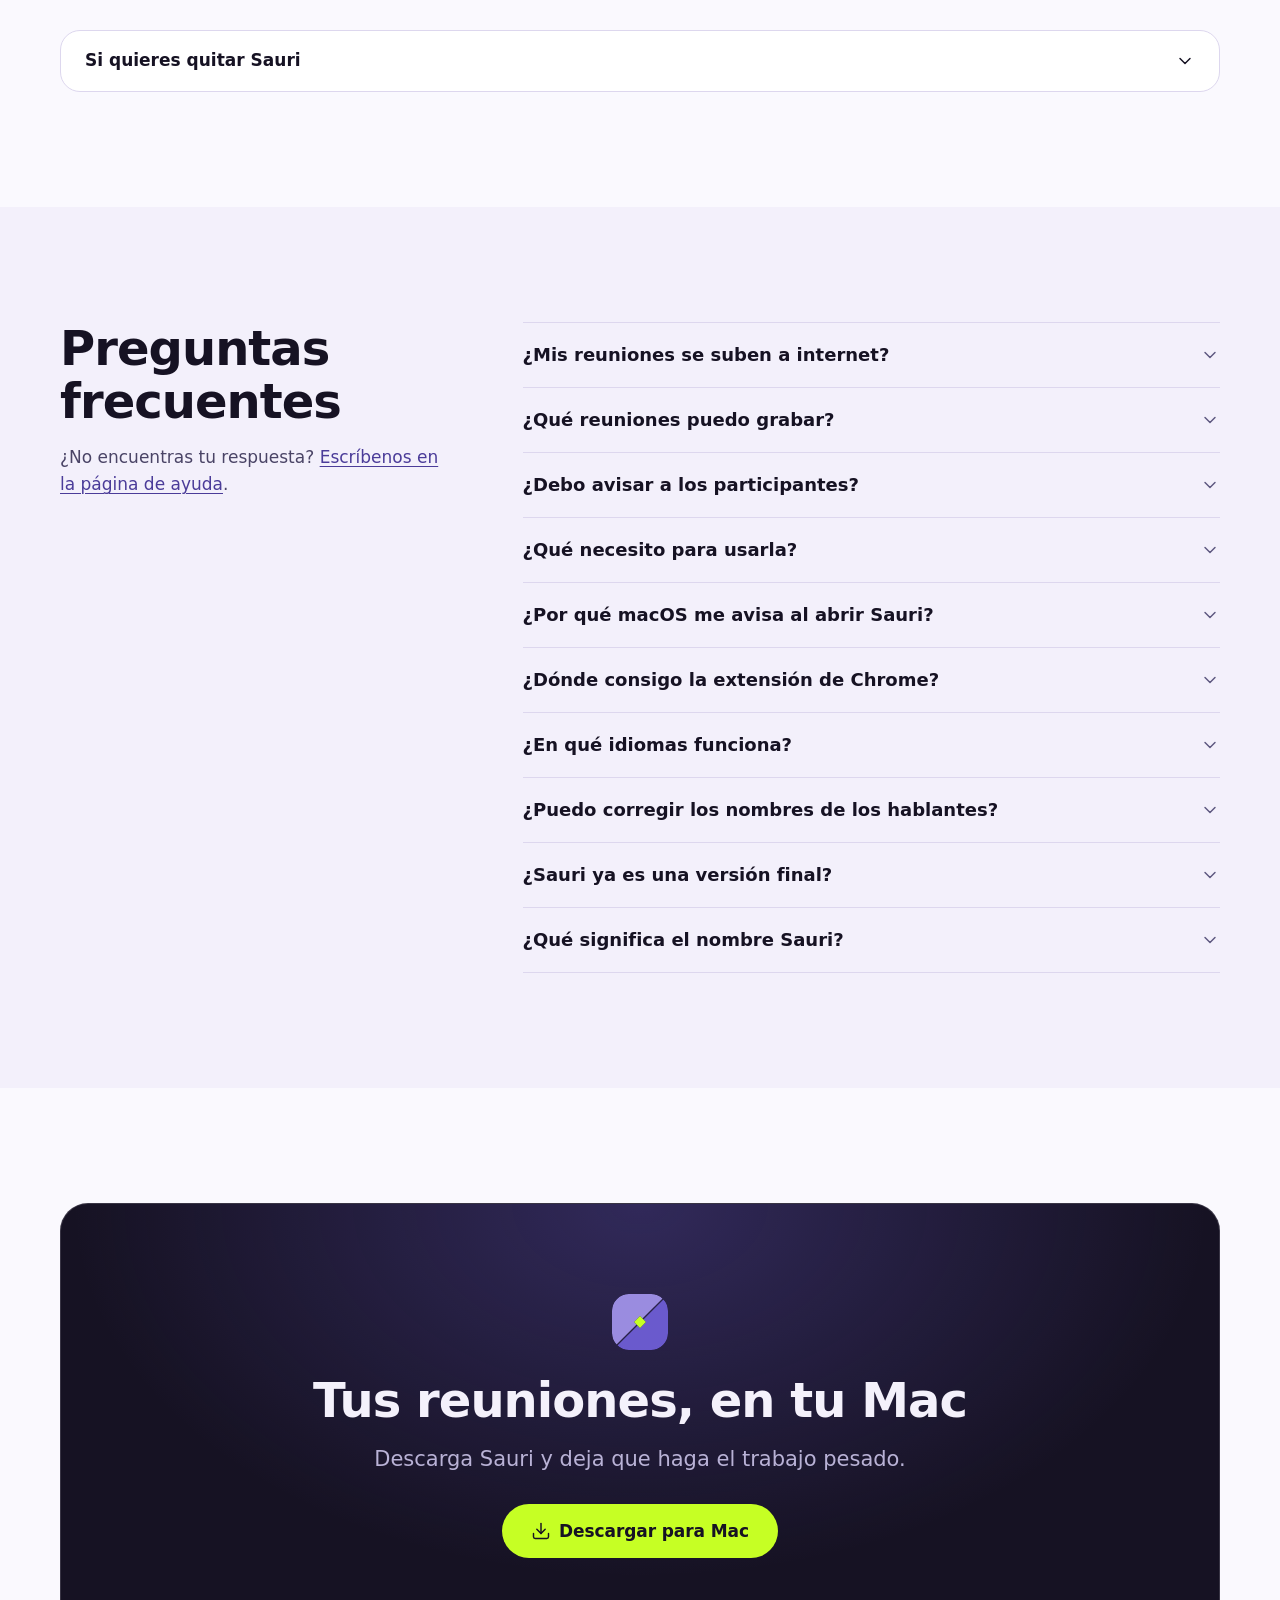
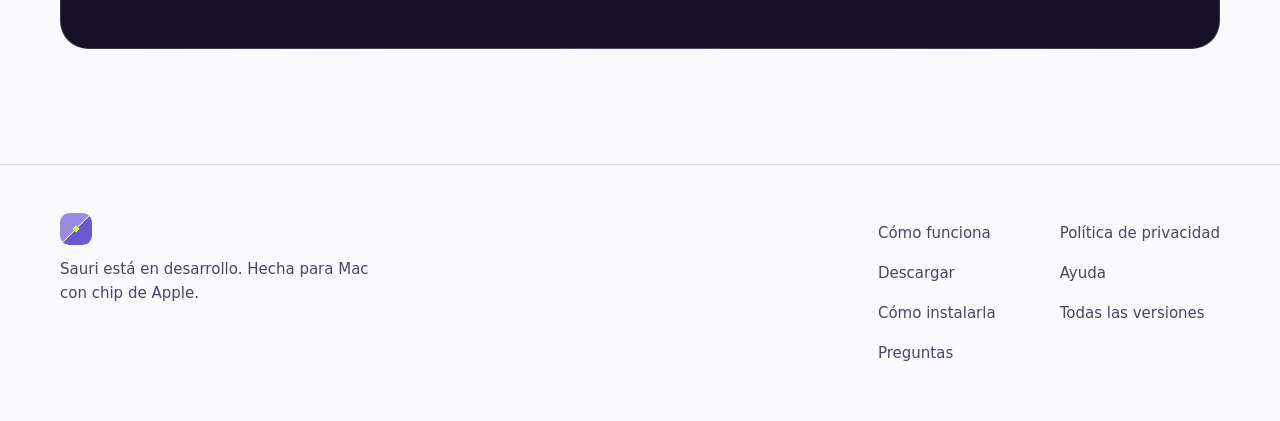
==== commit 478966a5: "Landing: Sauri 0.2.0 en la descarga y enlace a la Chrome Web Store Co-Authored-By: Claude Opus 5.5 <" ====
--- a/index.html
+++ b/index.html
@@ -16,12 +16,12 @@
   -->
   <script id="sauri-release" type="application/json">
     {
-      "version": "0.1.4",
-      "downloadUrl": "https://github.com/lufermalgo/sauri-app/releases/download/v0.1.4/Sauri-0.1.4-mac-arm64.dmg",
+      "version": "0.2.0",
+      "downloadUrl": "https://github.com/lufermalgo/sauri-app/releases/download/v0.2.0/Sauri-0.2.0-mac-arm64.dmg",
       "fileSize": "272 MB",
-      "sha256": "d137e70a347196f5d55a19cf8d6b9c5c112aab980f34c271a6b5fef0e3c7709d",
+      "sha256": "7dcb37ddd200d717e40abb19ca7244cd80833ddd37e569969a3d717de4c6f3c6",
       "releasesUrl": "https://github.com/lufermalgo/sauri-app/releases",
-      "chromeWebStoreUrl": ""
+      "chromeWebStoreUrl": "https://chromewebstore.google.com/detail/sauri/inebachhkahcdepkbdkhchnpahladpnk"
     }
   </script>
   <script>document.documentElement.classList.add("js");</script>
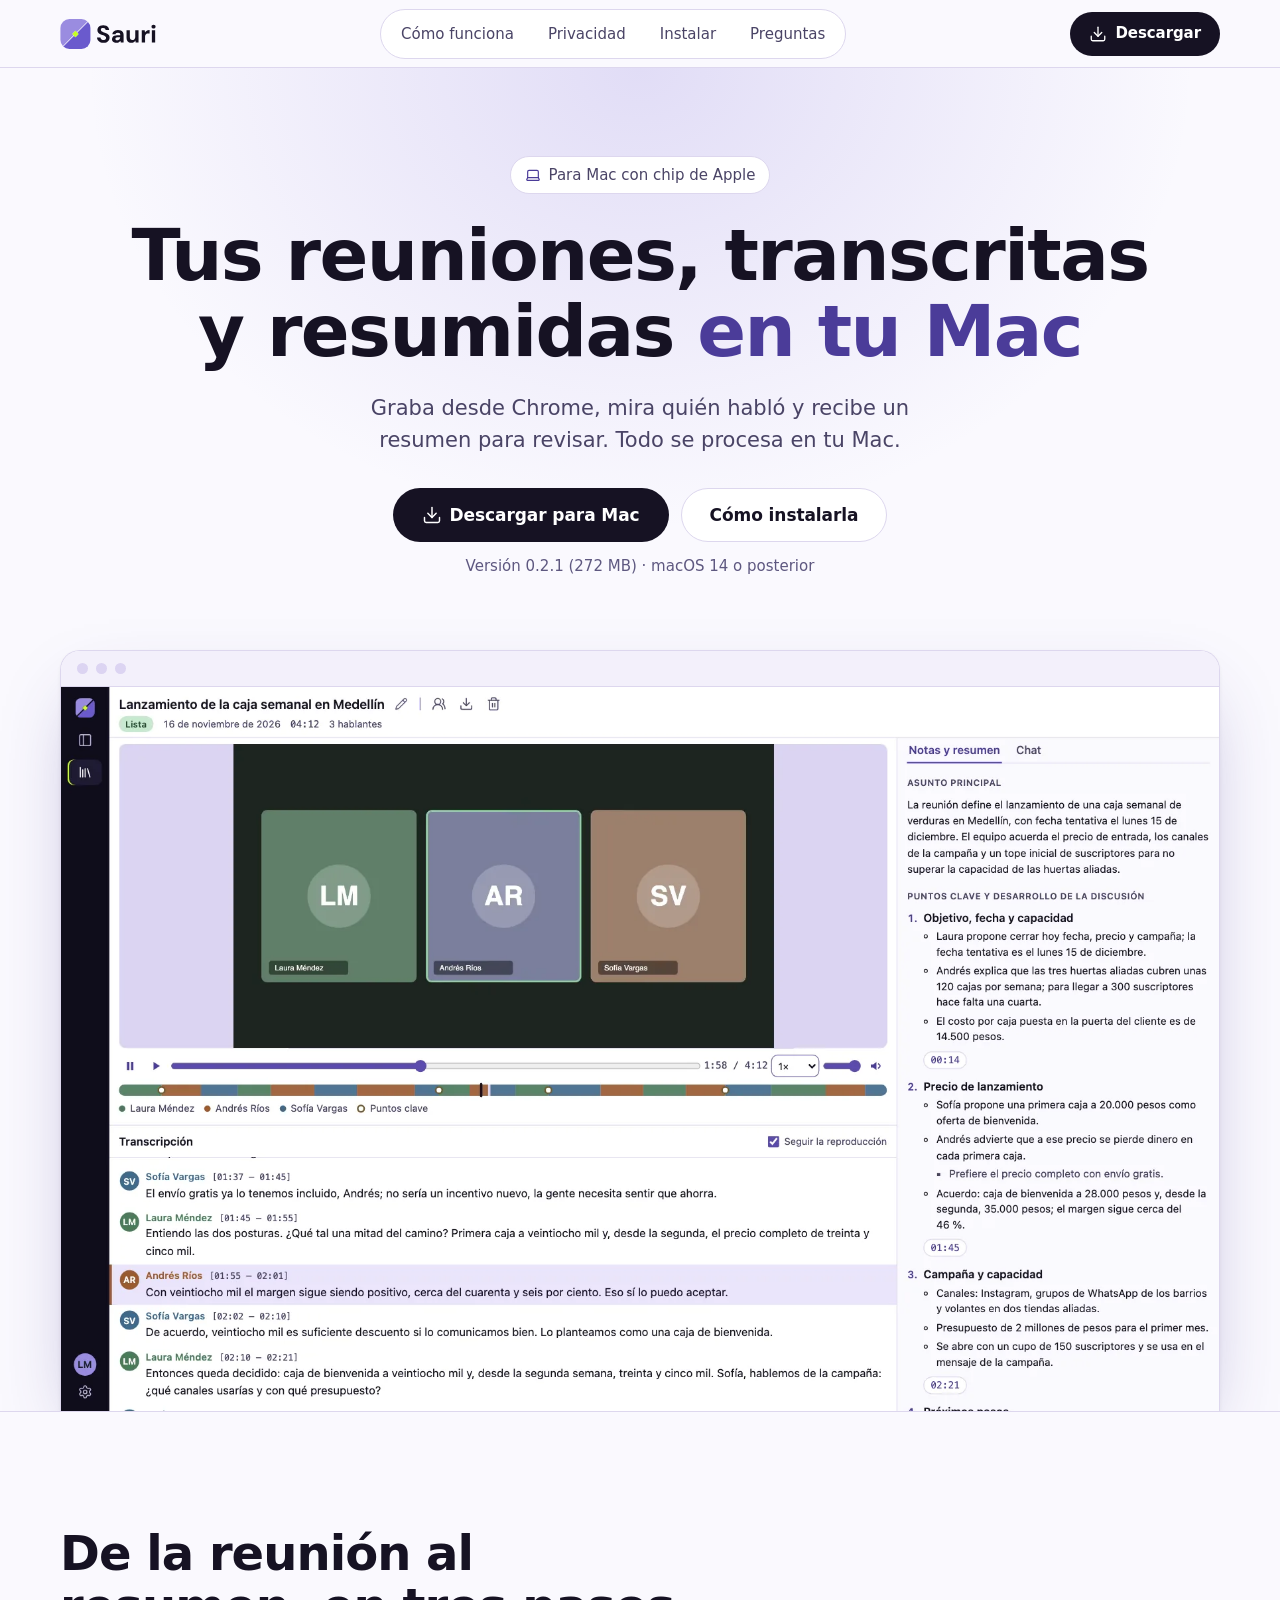
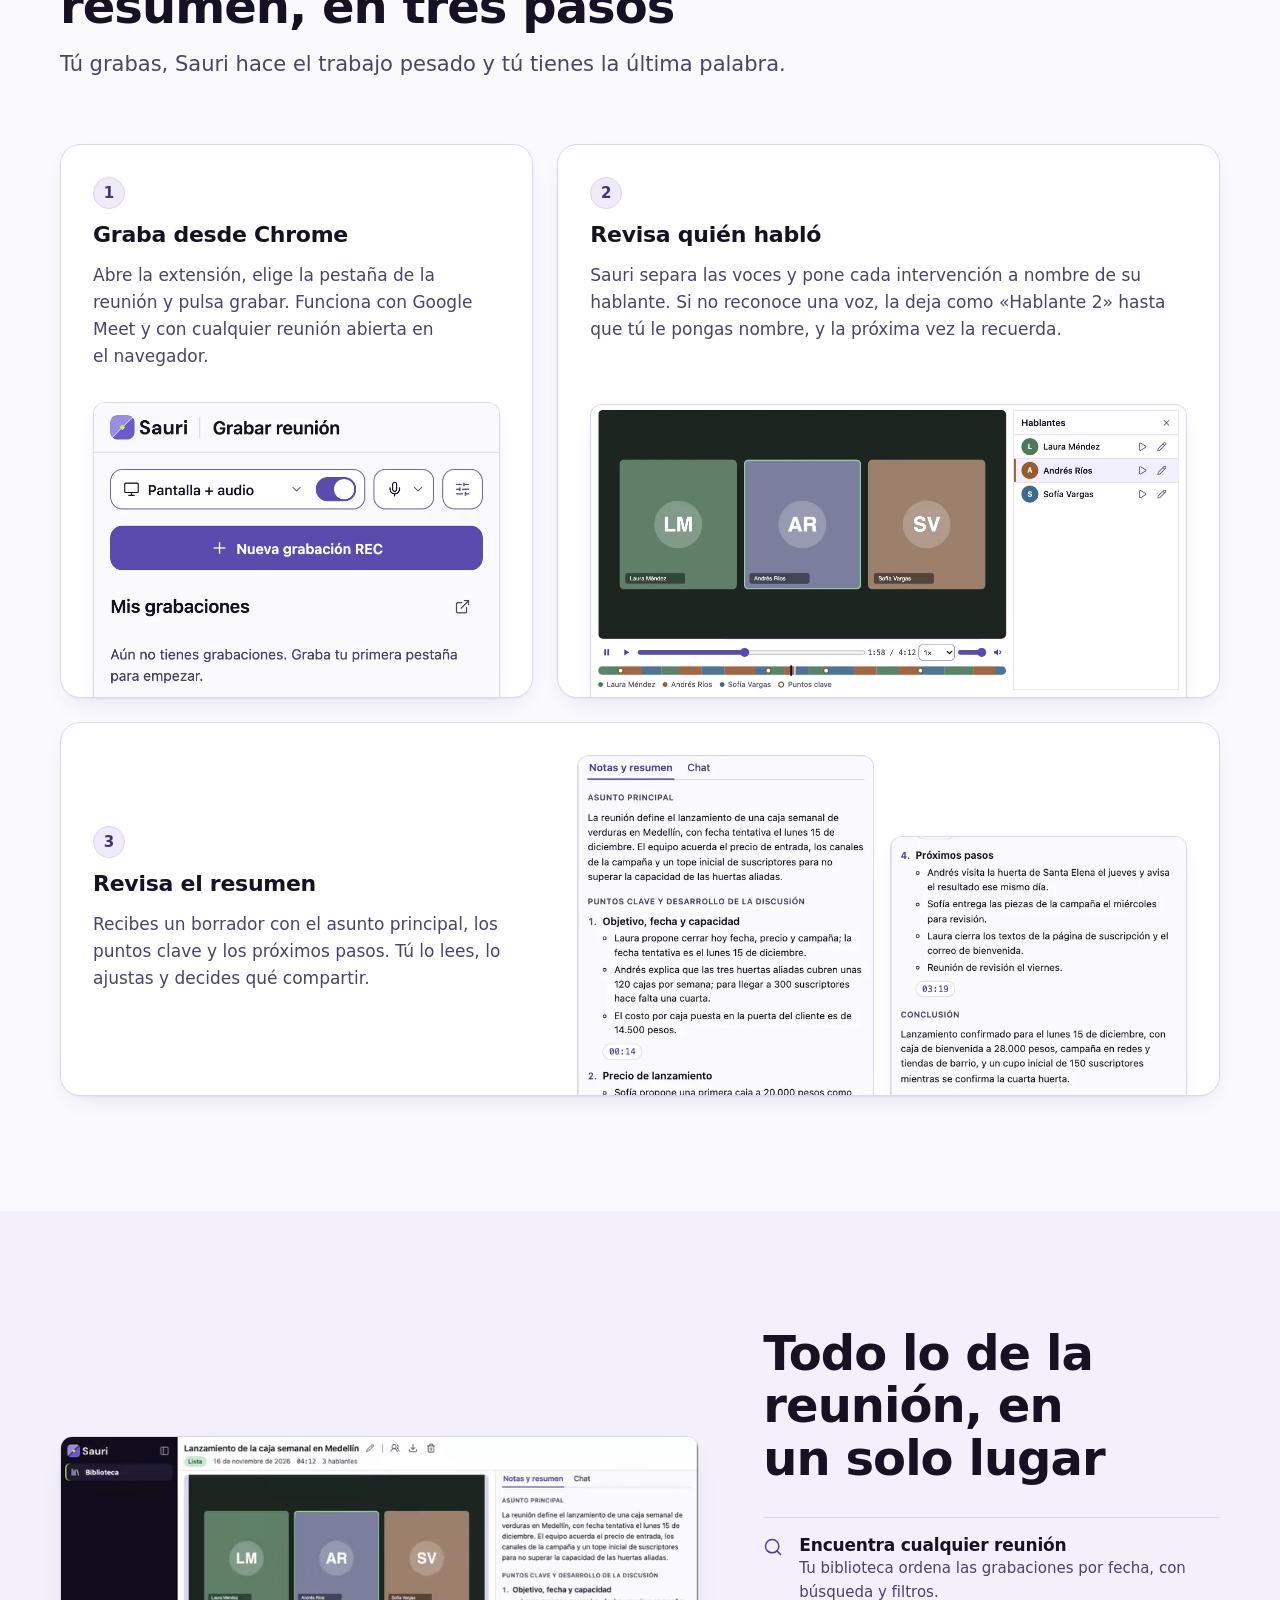
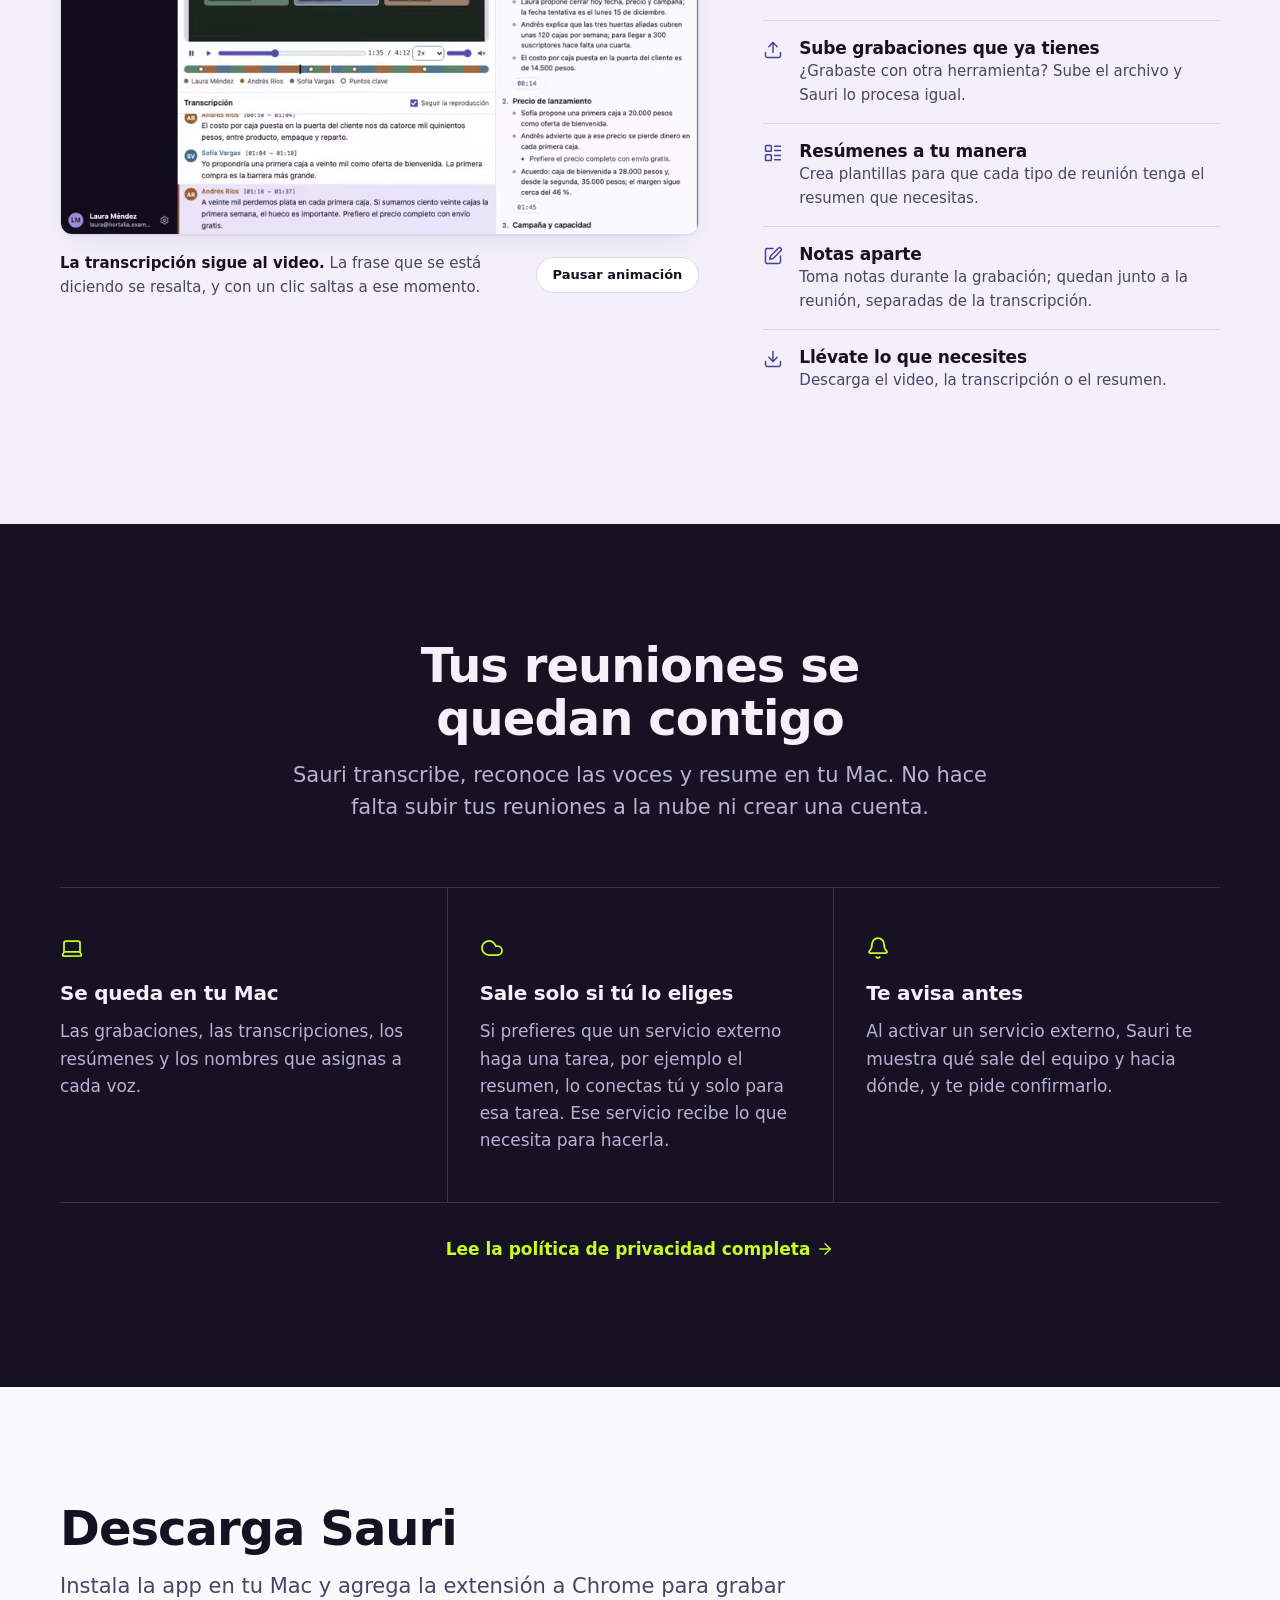
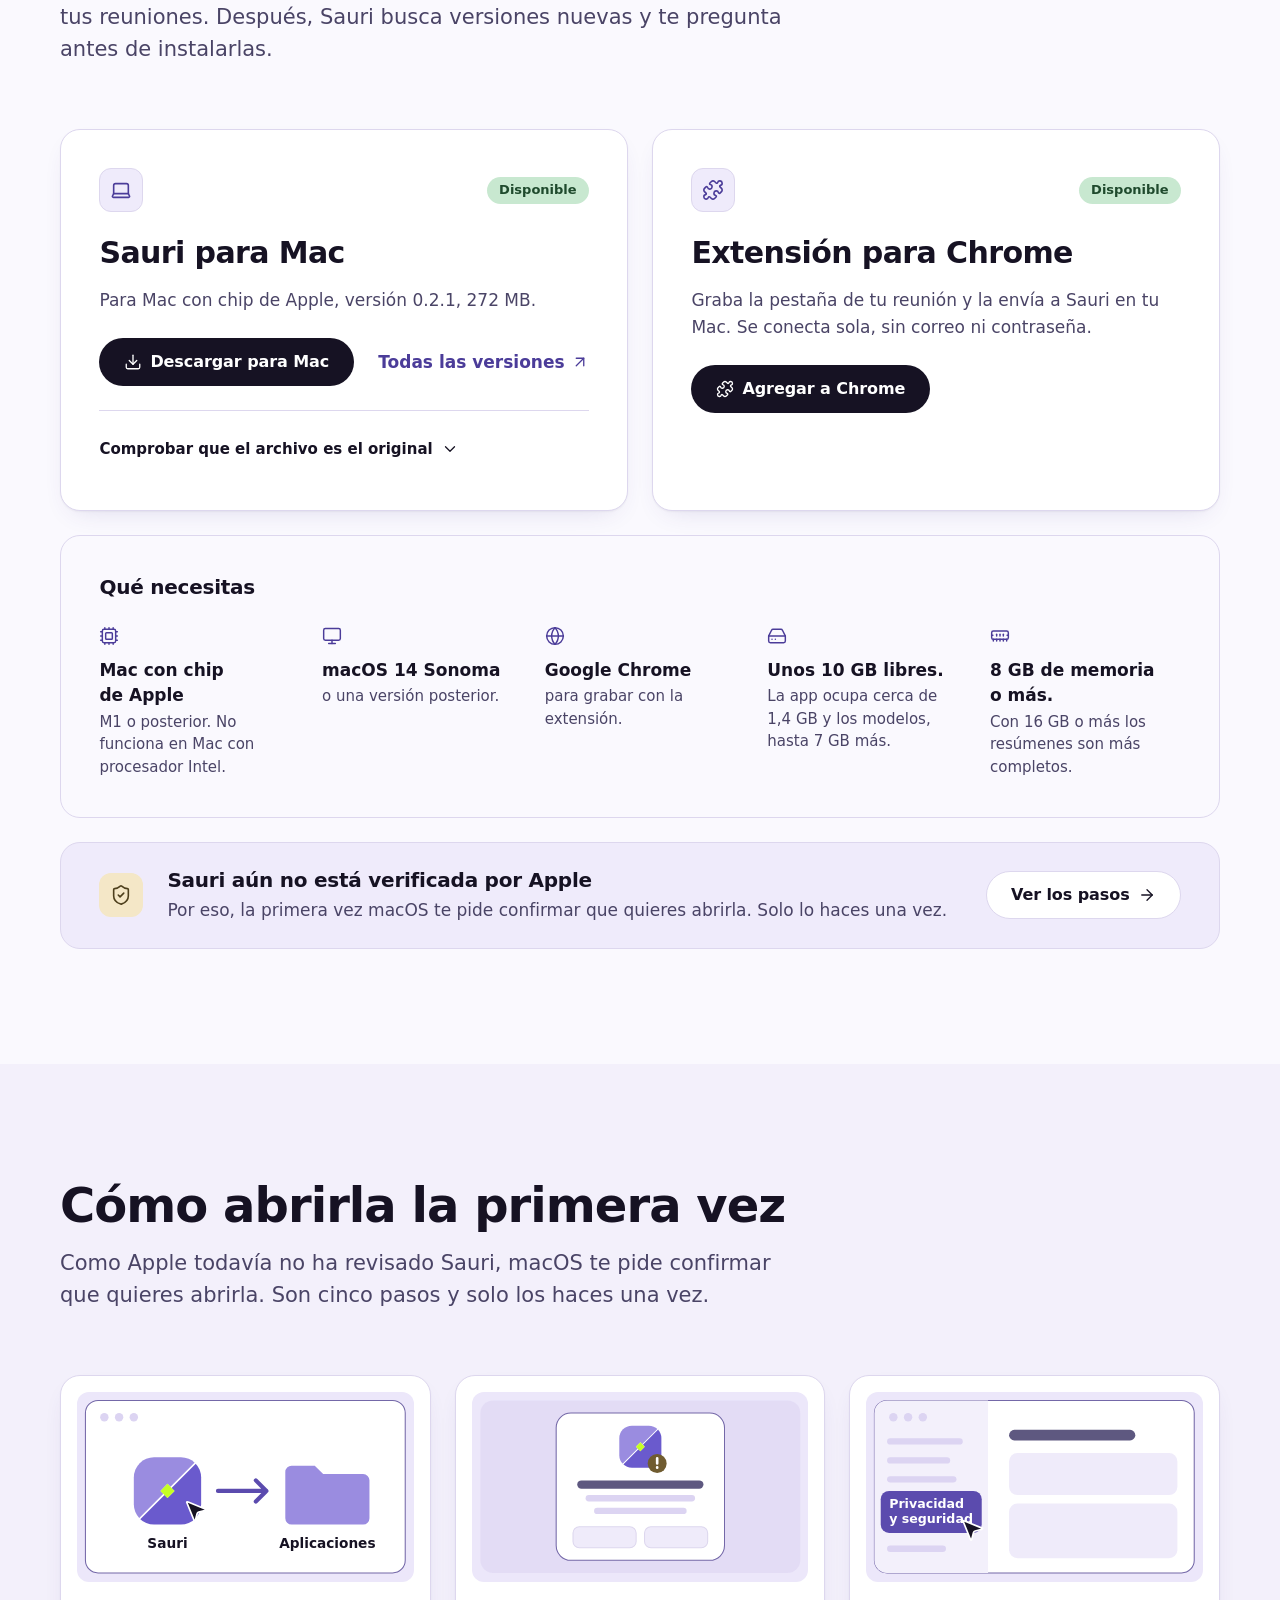
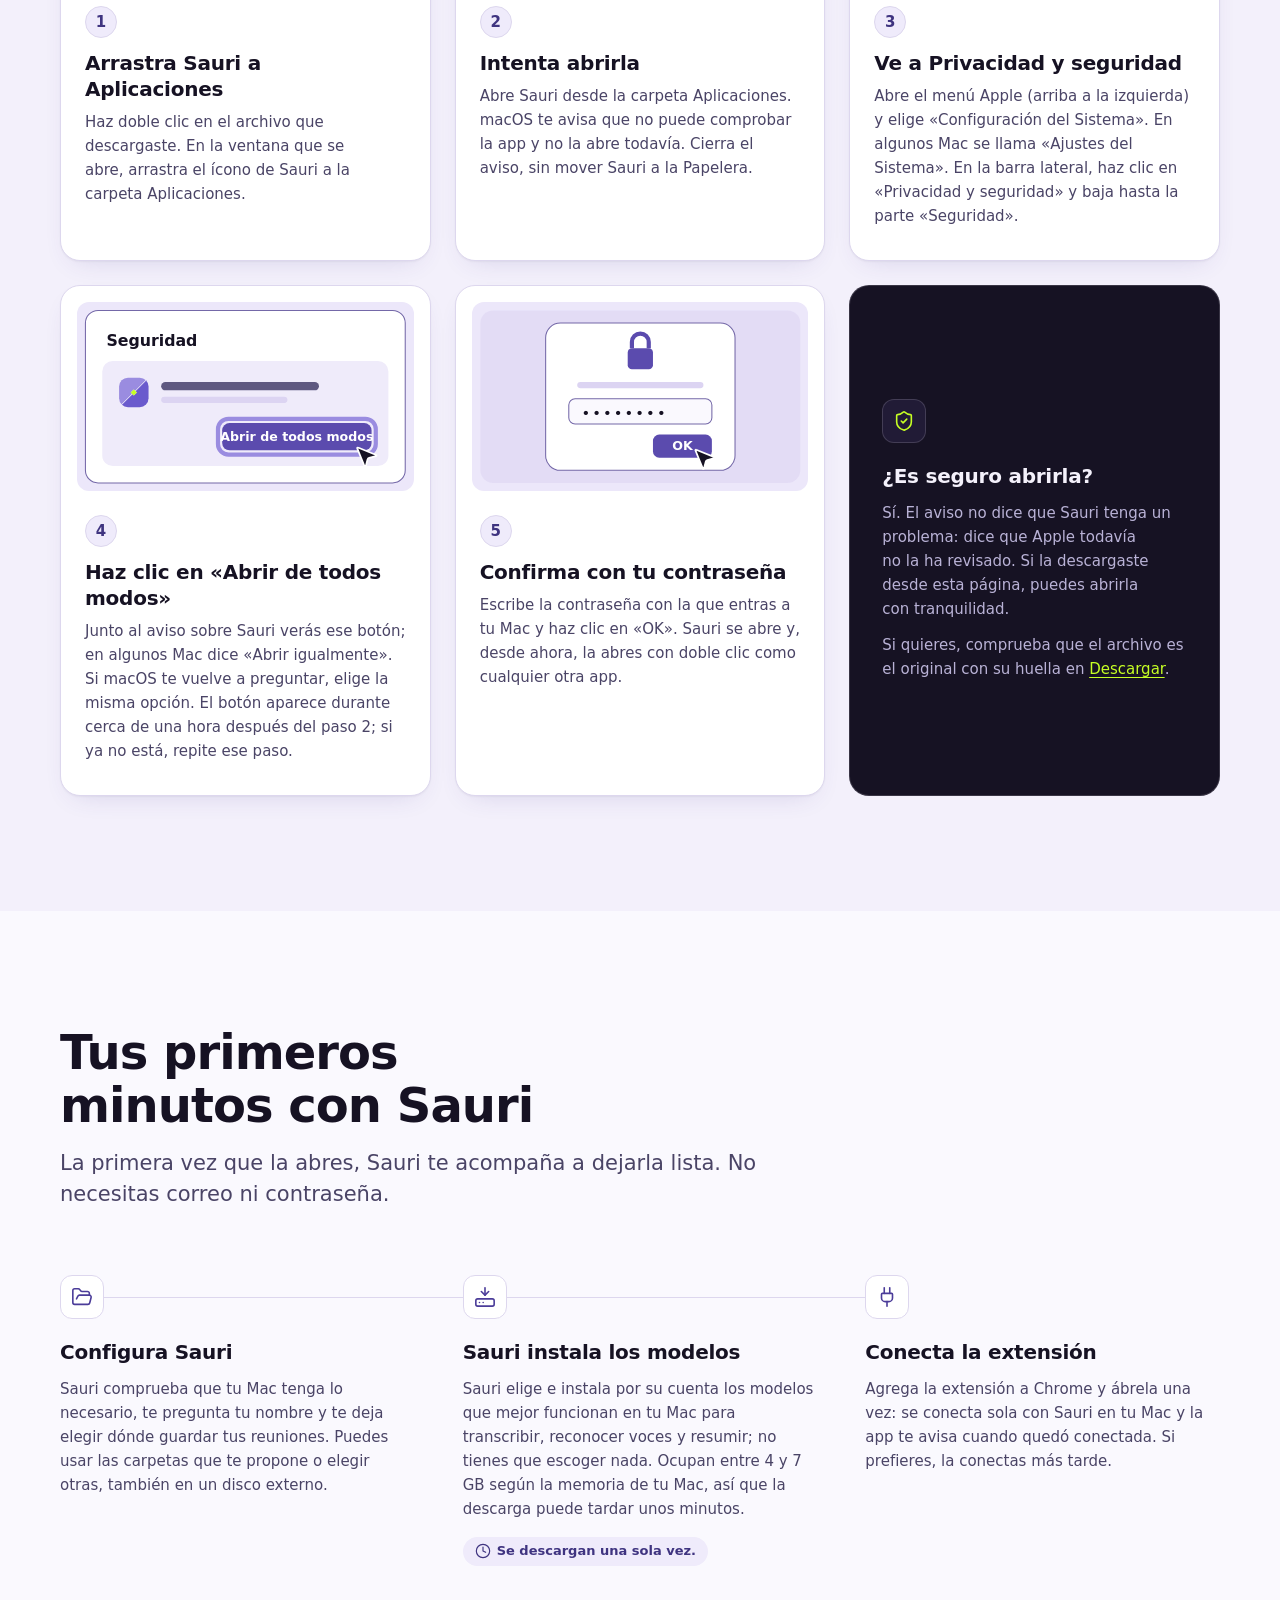
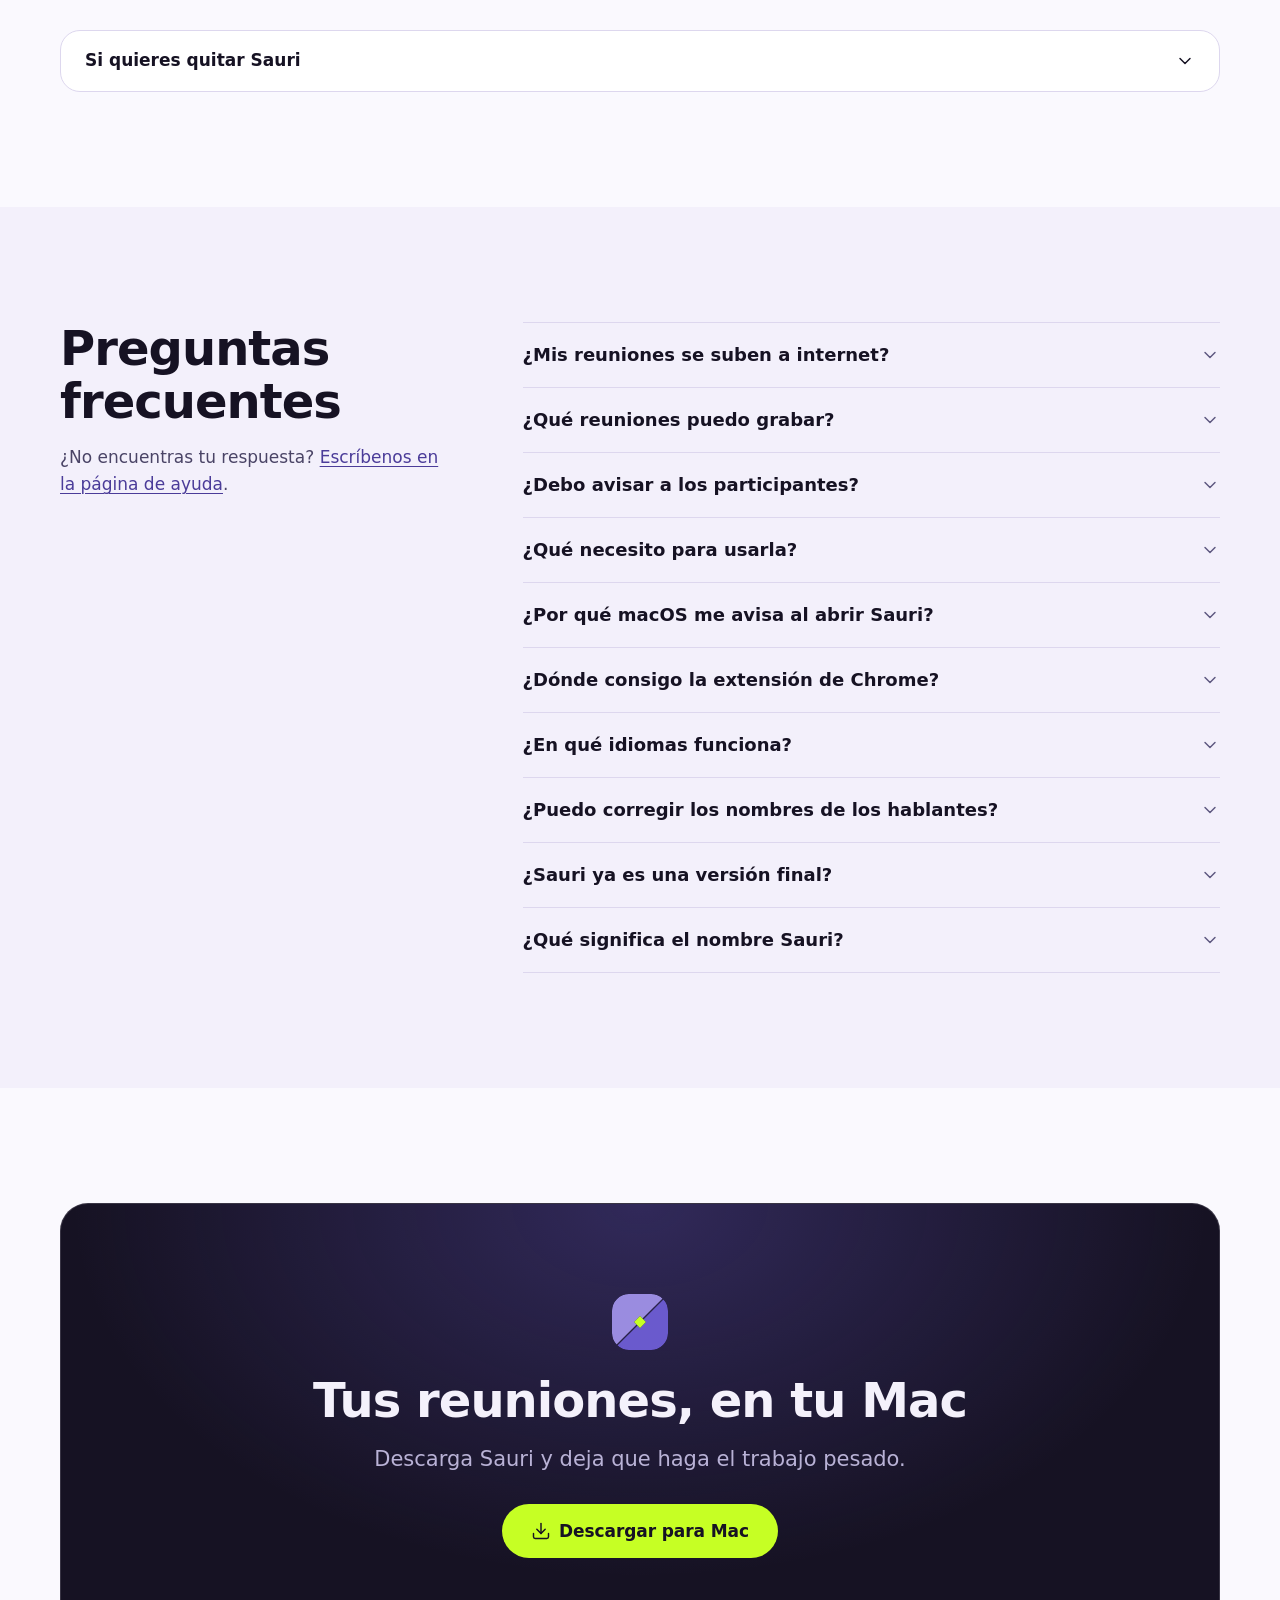
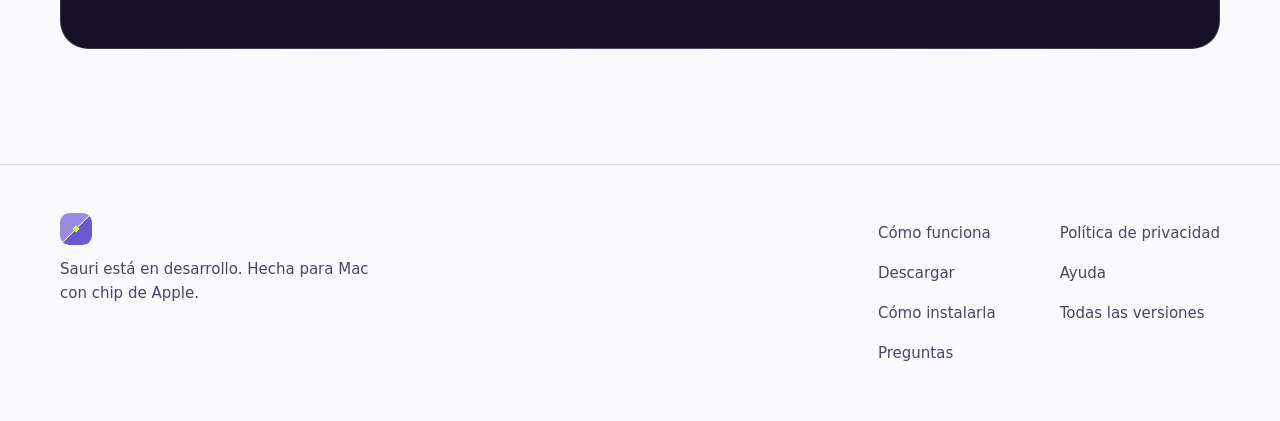
==== commit 054acf79: "Landing: Sauri 0.2.1 en la descarga Co-Authored-By: Claude Opus 5.5 <noreply@anthropic.com>" ====
--- a/index.html
+++ b/index.html
@@ -16,10 +16,10 @@
   -->
   <script id="sauri-release" type="application/json">
     {
-      "version": "0.2.0",
-      "downloadUrl": "https://github.com/lufermalgo/sauri-app/releases/download/v0.2.0/Sauri-0.2.0-mac-arm64.dmg",
+      "version": "0.2.1",
+      "downloadUrl": "https://github.com/lufermalgo/sauri-app/releases/download/v0.2.1/Sauri-0.2.1-mac-arm64.dmg",
       "fileSize": "272 MB",
-      "sha256": "7dcb37ddd200d717e40abb19ca7244cd80833ddd37e569969a3d717de4c6f3c6",
+      "sha256": "2847adb59234cd9f2e030d5eb70e14d669a80f04dc8393223e3d7d0da5a0a4ac",
       "releasesUrl": "https://github.com/lufermalgo/sauri-app/releases",
       "chromeWebStoreUrl": "https://chromewebstore.google.com/detail/sauri/inebachhkahcdepkbdkhchnpahladpnk"
     }
@@ -41,8 +41,8 @@
   <link rel="icon" type="image/svg+xml" href="assets/brand/sauri-isotype-small.svg">
   <link rel="apple-touch-icon" href="assets/brand/apple-touch-icon.png">
   <link rel="preload" as="image" href="assets/meeting-detail.webp" type="image/webp">
-  <link rel="stylesheet" href="tokens.css?v=0.1.4-1">
-  <link rel="stylesheet" href="styles.css?v=0.1.4-1">
+  <link rel="stylesheet" href="tokens.css?v=0.2.1-1">
+  <link rel="stylesheet" href="styles.css?v=0.2.1-1">
 </head>
 <body>
   <a class="skip-link" href="#contenido">Saltar al contenido</a>
@@ -592,7 +592,7 @@
     </div>
   </footer>
 
-  <script src="release.js?v=0.1.4-1" defer></script>
-  <script src="motion.js?v=0.1.4-1" defer></script>
+  <script src="release.js?v=0.2.1-1" defer></script>
+  <script src="motion.js?v=0.2.1-1" defer></script>
 </body>
 </html>
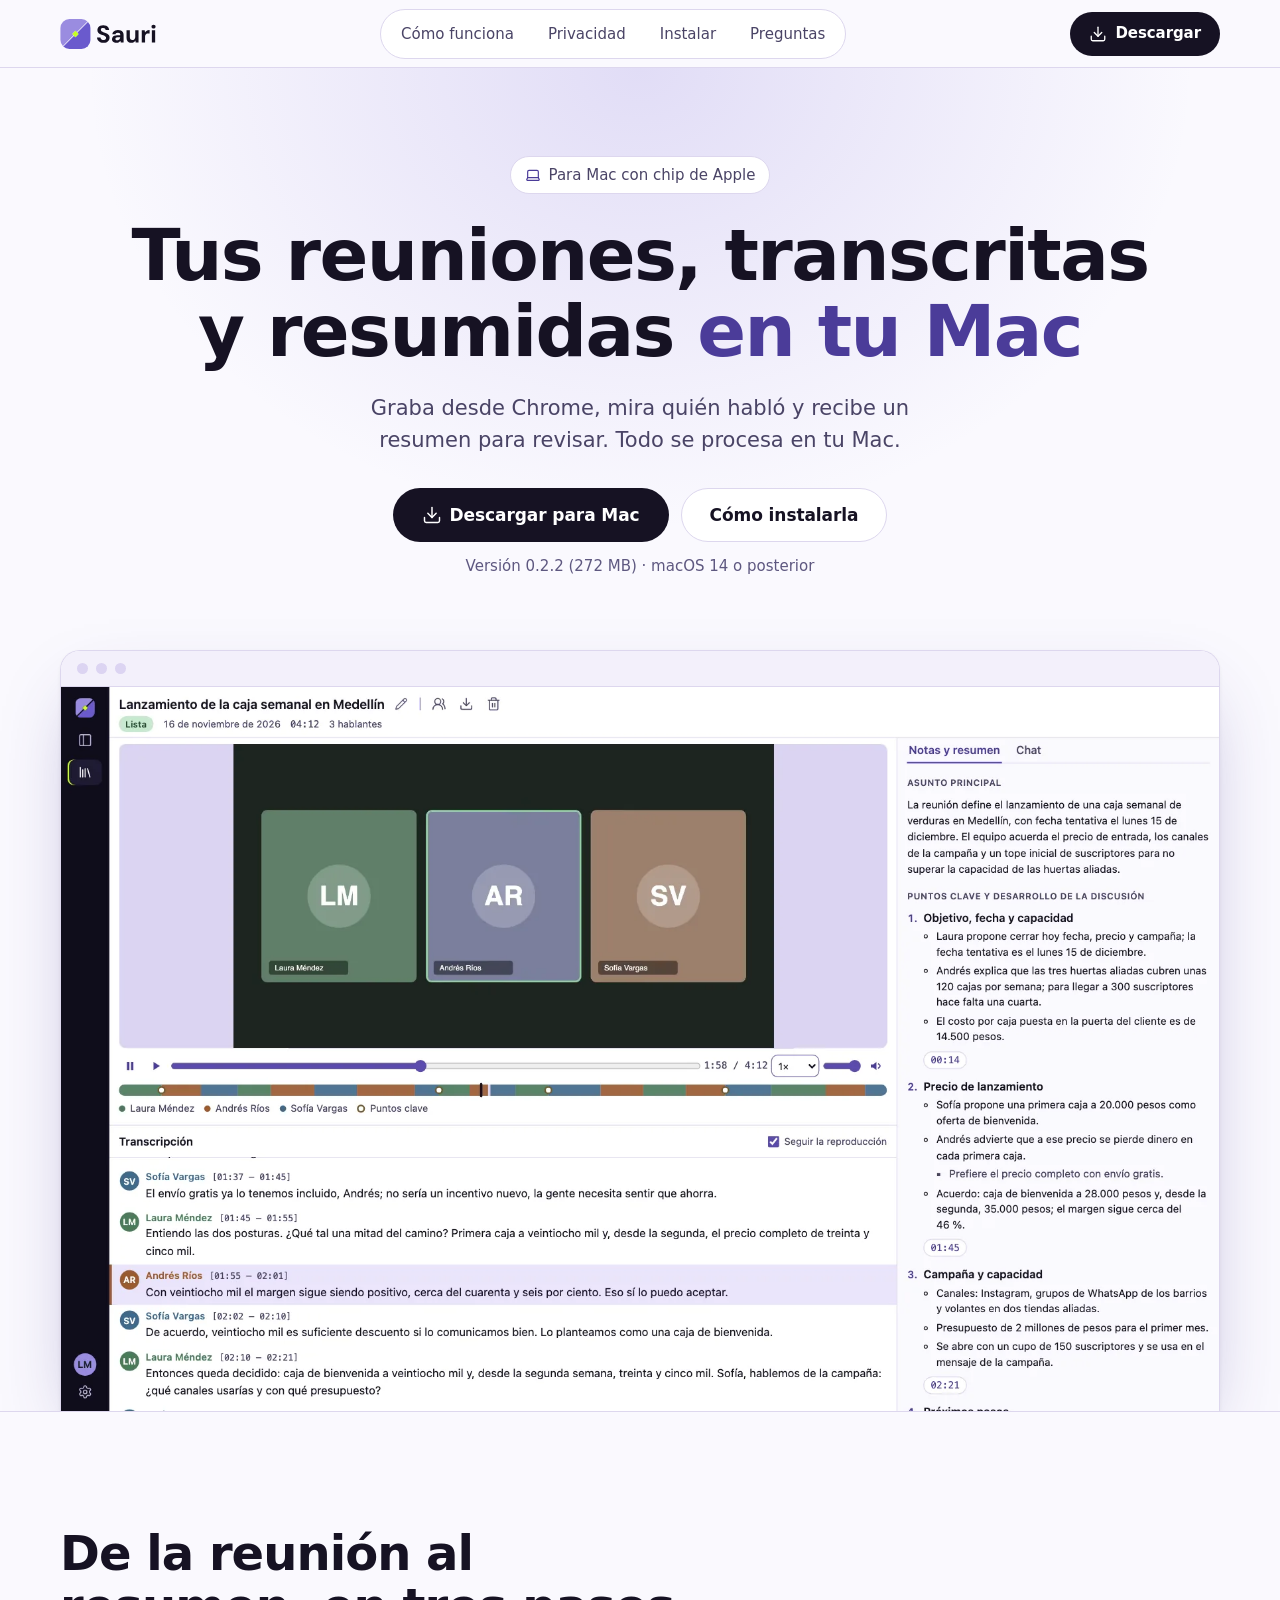
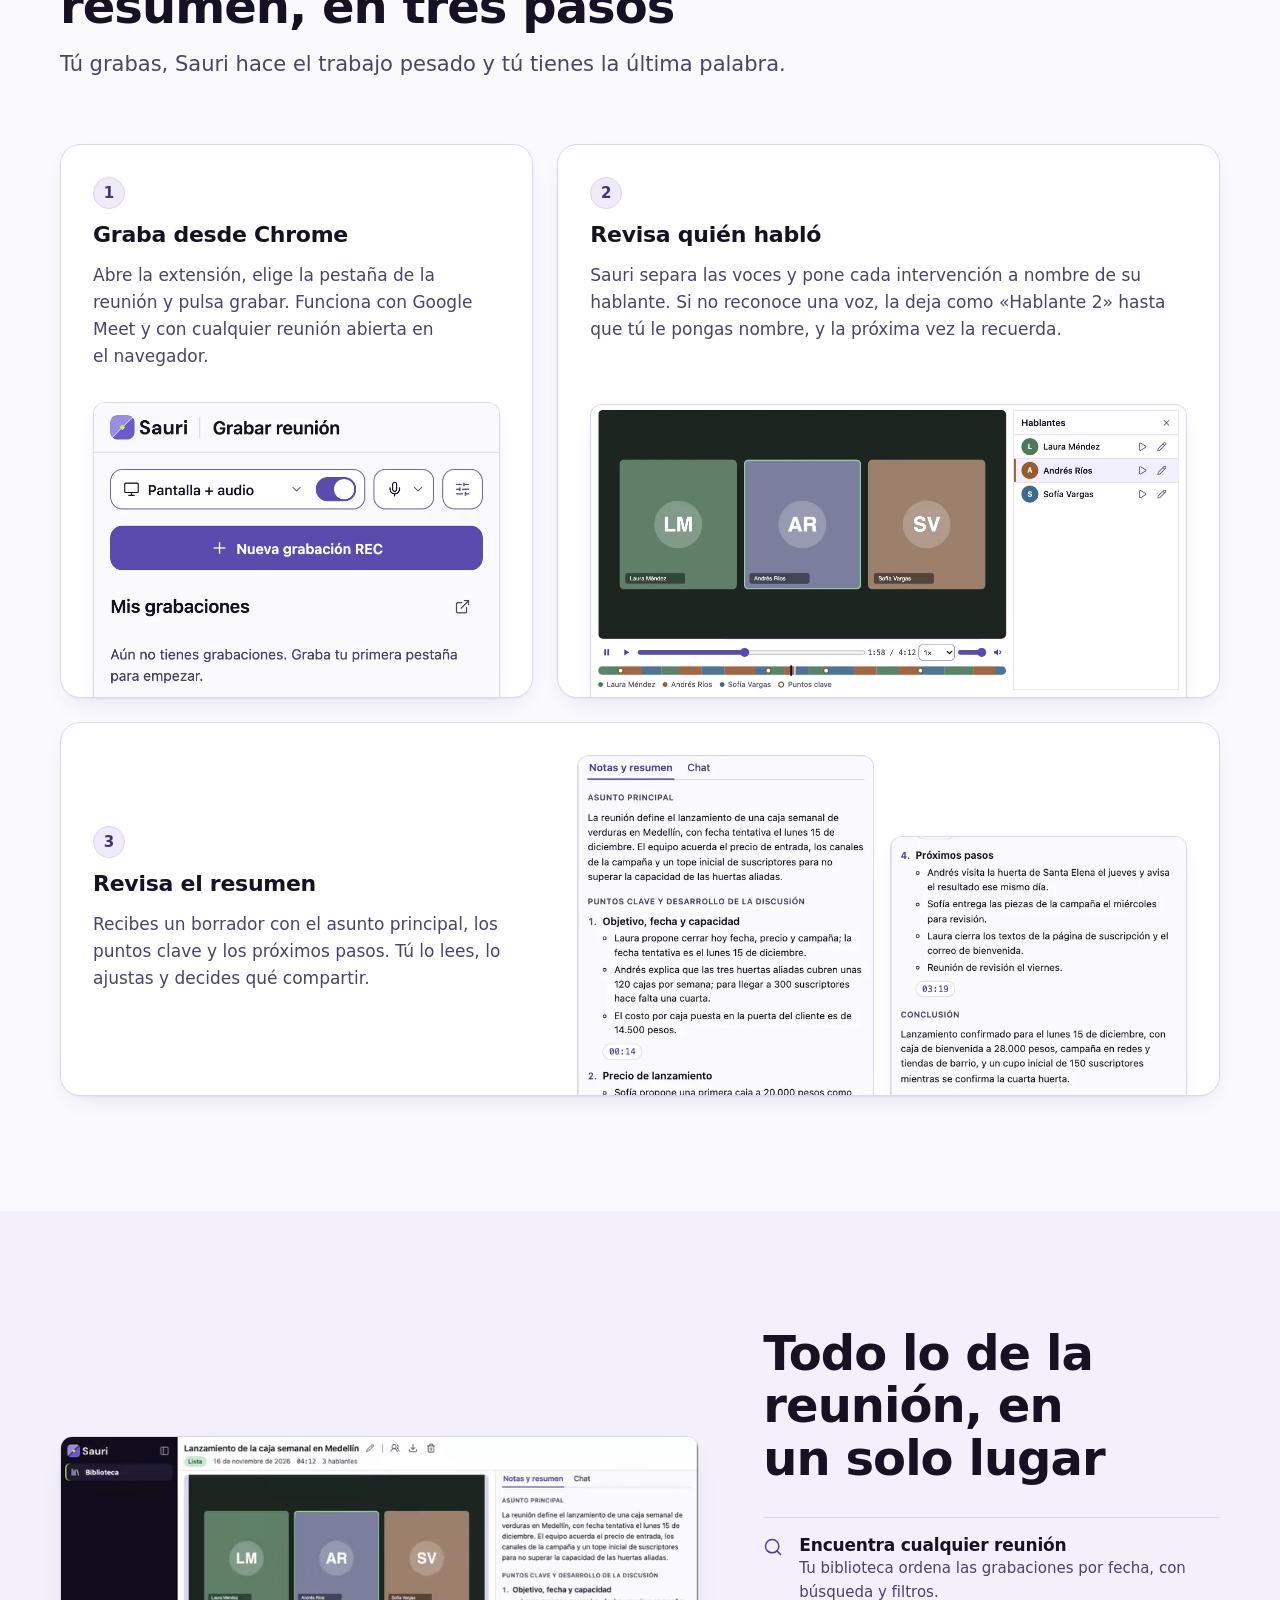
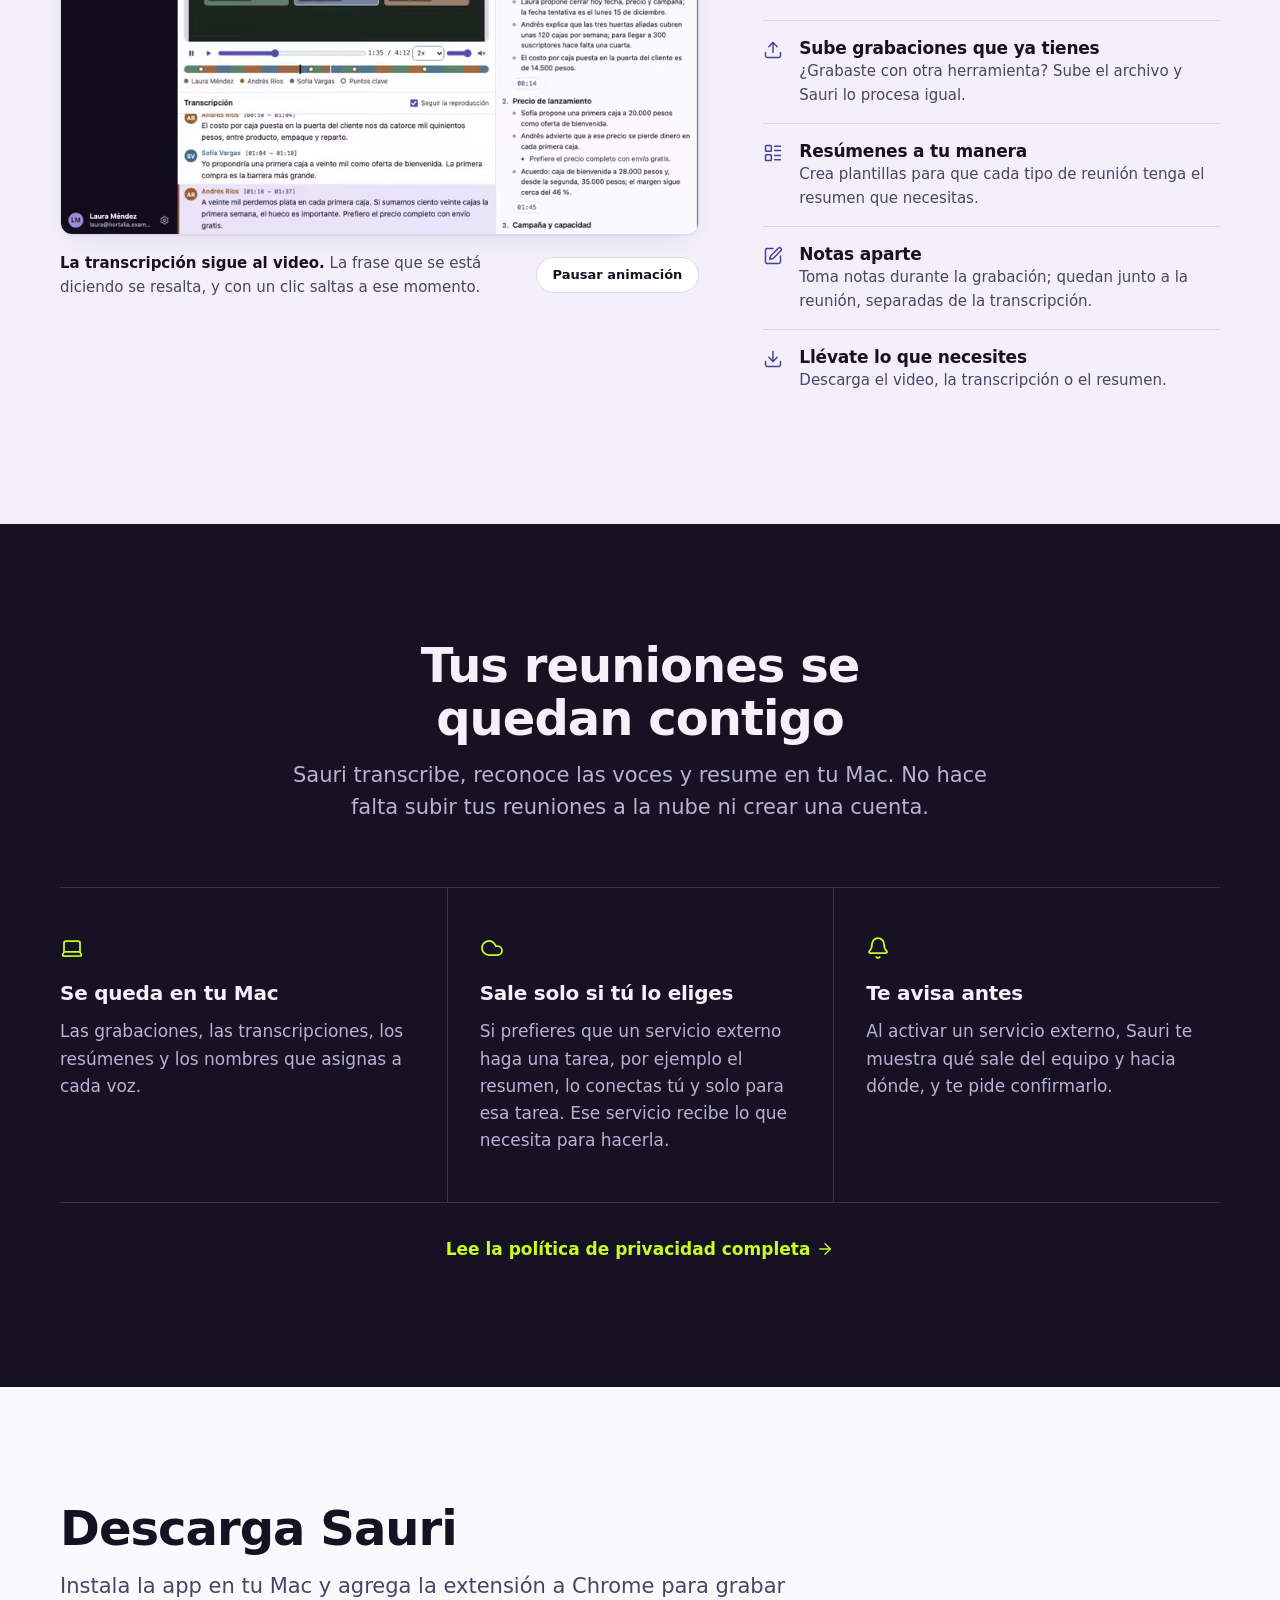
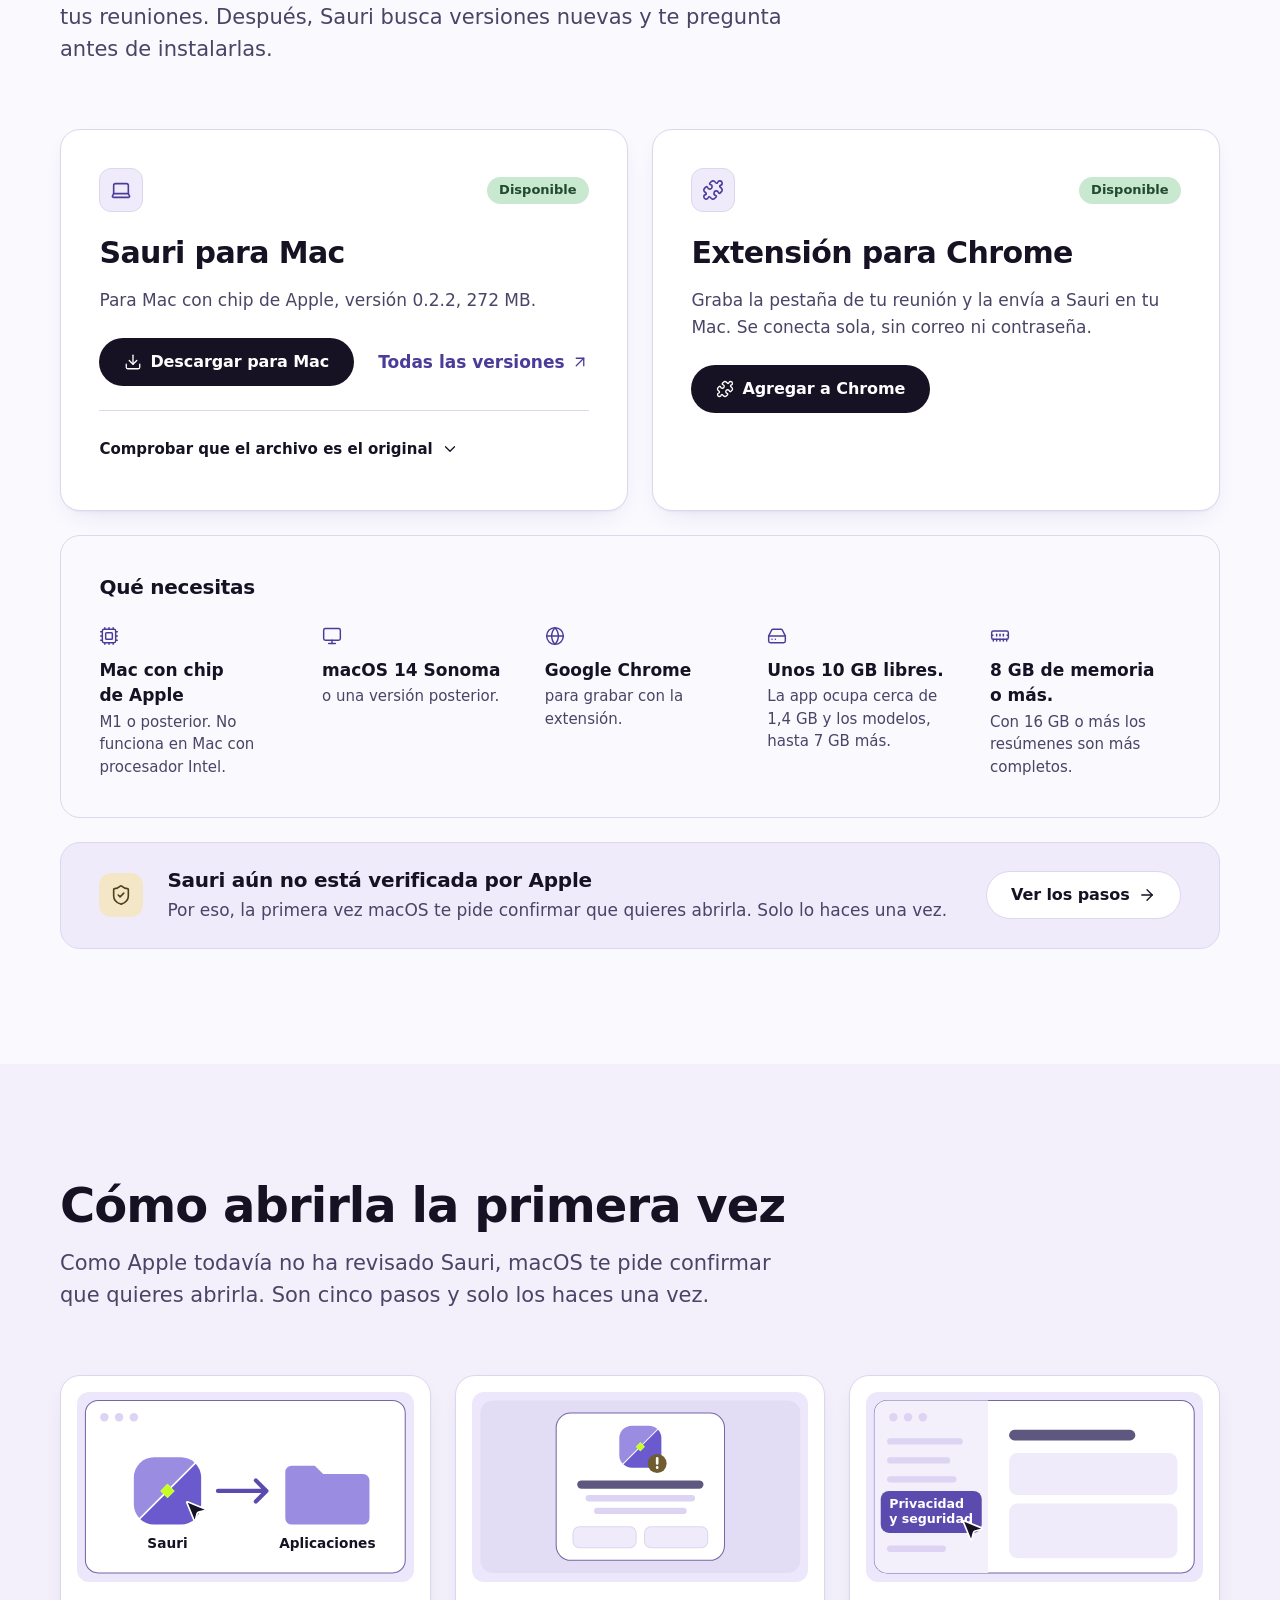
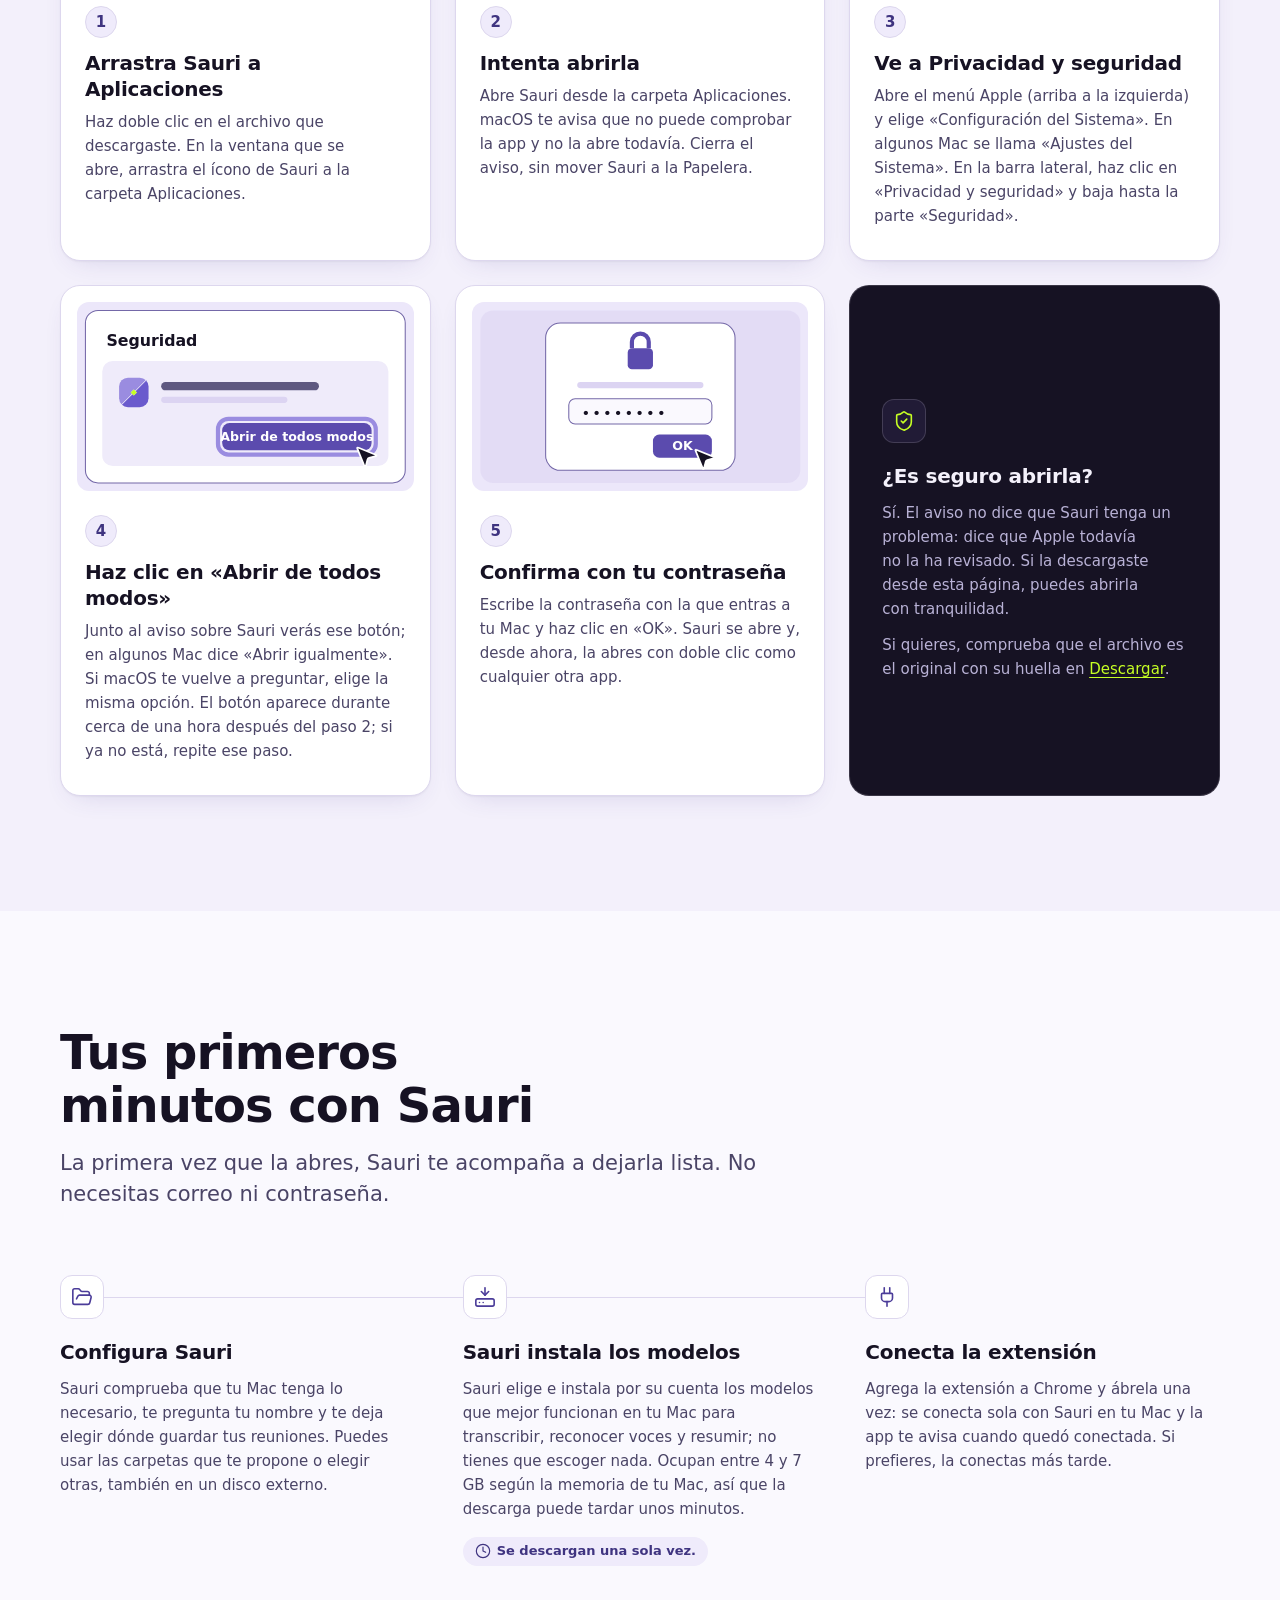
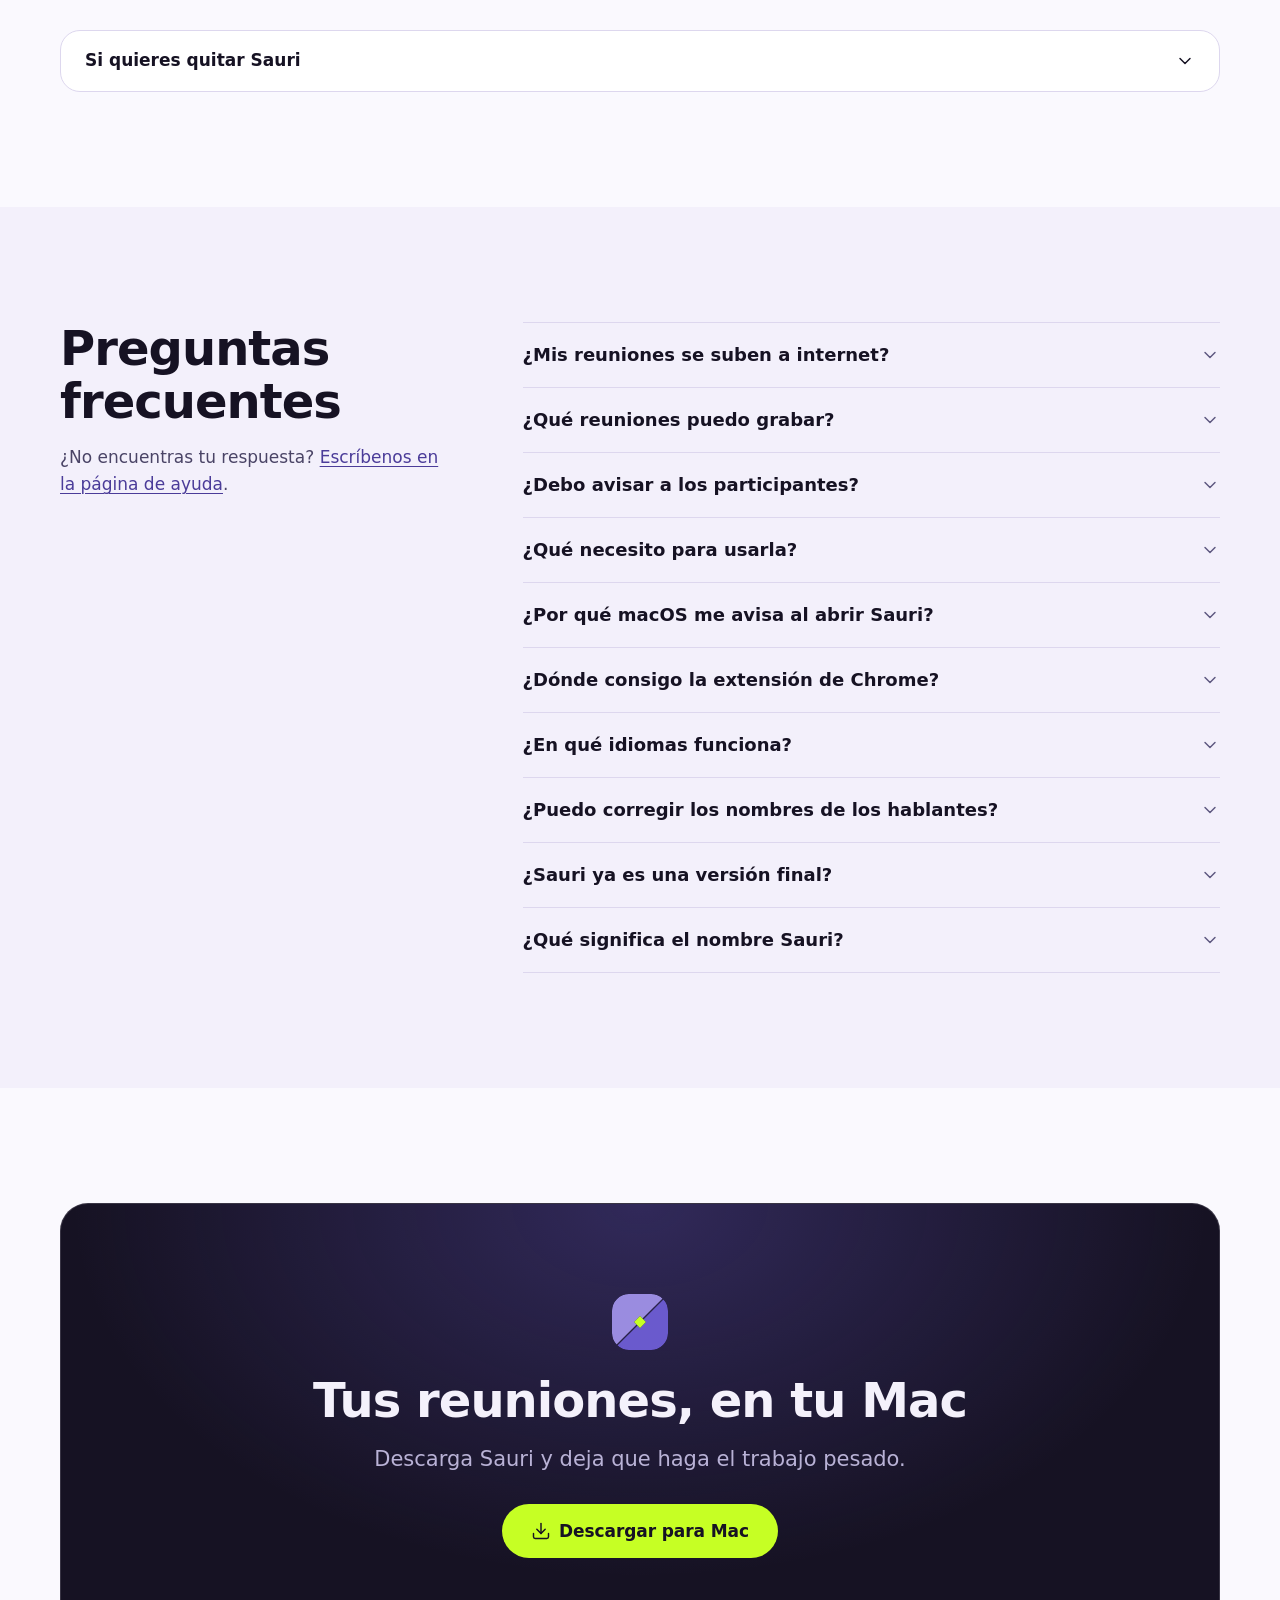
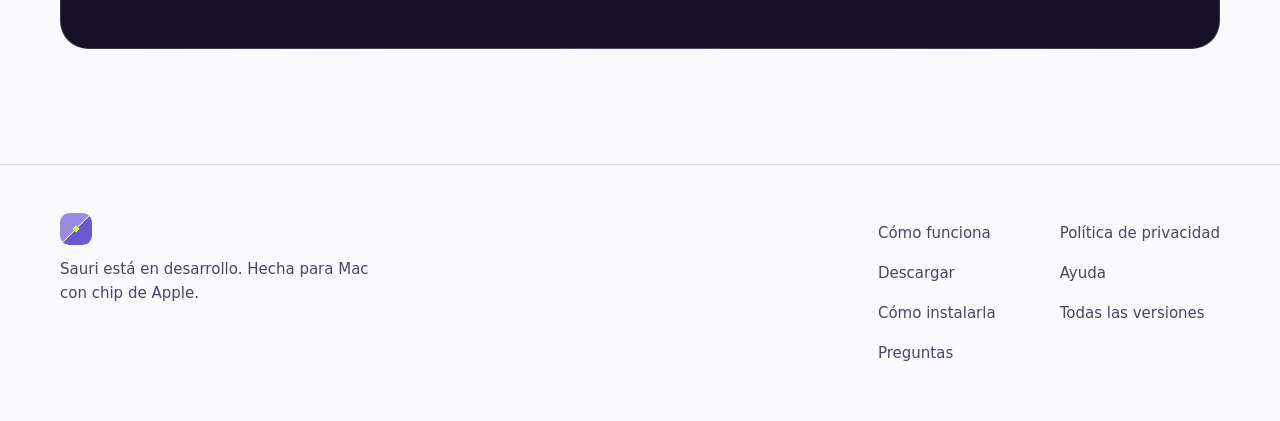
==== commit 89371be6: "Landing: Sauri 0.2.2 en la descarga Co-Authored-By: Claude Opus 5.5 <noreply@anthropic.com>" ====
--- a/index.html
+++ b/index.html
@@ -16,10 +16,10 @@
   -->
   <script id="sauri-release" type="application/json">
     {
-      "version": "0.2.1",
-      "downloadUrl": "https://github.com/lufermalgo/sauri-app/releases/download/v0.2.1/Sauri-0.2.1-mac-arm64.dmg",
+      "version": "0.2.2",
+      "downloadUrl": "https://github.com/lufermalgo/sauri-app/releases/download/v0.2.2/Sauri-0.2.2-mac-arm64.dmg",
       "fileSize": "272 MB",
-      "sha256": "2847adb59234cd9f2e030d5eb70e14d669a80f04dc8393223e3d7d0da5a0a4ac",
+      "sha256": "149dee1649d9f95f0f9d3c3bae3e9d93f1d76e955da04ef929c4c0bd110cce6d",
       "releasesUrl": "https://github.com/lufermalgo/sauri-app/releases",
       "chromeWebStoreUrl": "https://chromewebstore.google.com/detail/sauri/inebachhkahcdepkbdkhchnpahladpnk"
     }
@@ -41,8 +41,8 @@
   <link rel="icon" type="image/svg+xml" href="assets/brand/sauri-isotype-small.svg">
   <link rel="apple-touch-icon" href="assets/brand/apple-touch-icon.png">
   <link rel="preload" as="image" href="assets/meeting-detail.webp" type="image/webp">
-  <link rel="stylesheet" href="tokens.css?v=0.2.1-1">
-  <link rel="stylesheet" href="styles.css?v=0.2.1-1">
+  <link rel="stylesheet" href="tokens.css?v=0.2.2-1">
+  <link rel="stylesheet" href="styles.css?v=0.2.2-1">
 </head>
 <body>
   <a class="skip-link" href="#contenido">Saltar al contenido</a>
@@ -592,7 +592,7 @@
     </div>
   </footer>
 
-  <script src="release.js?v=0.2.1-1" defer></script>
-  <script src="motion.js?v=0.2.1-1" defer></script>
+  <script src="release.js?v=0.2.2-1" defer></script>
+  <script src="motion.js?v=0.2.2-1" defer></script>
 </body>
 </html>
